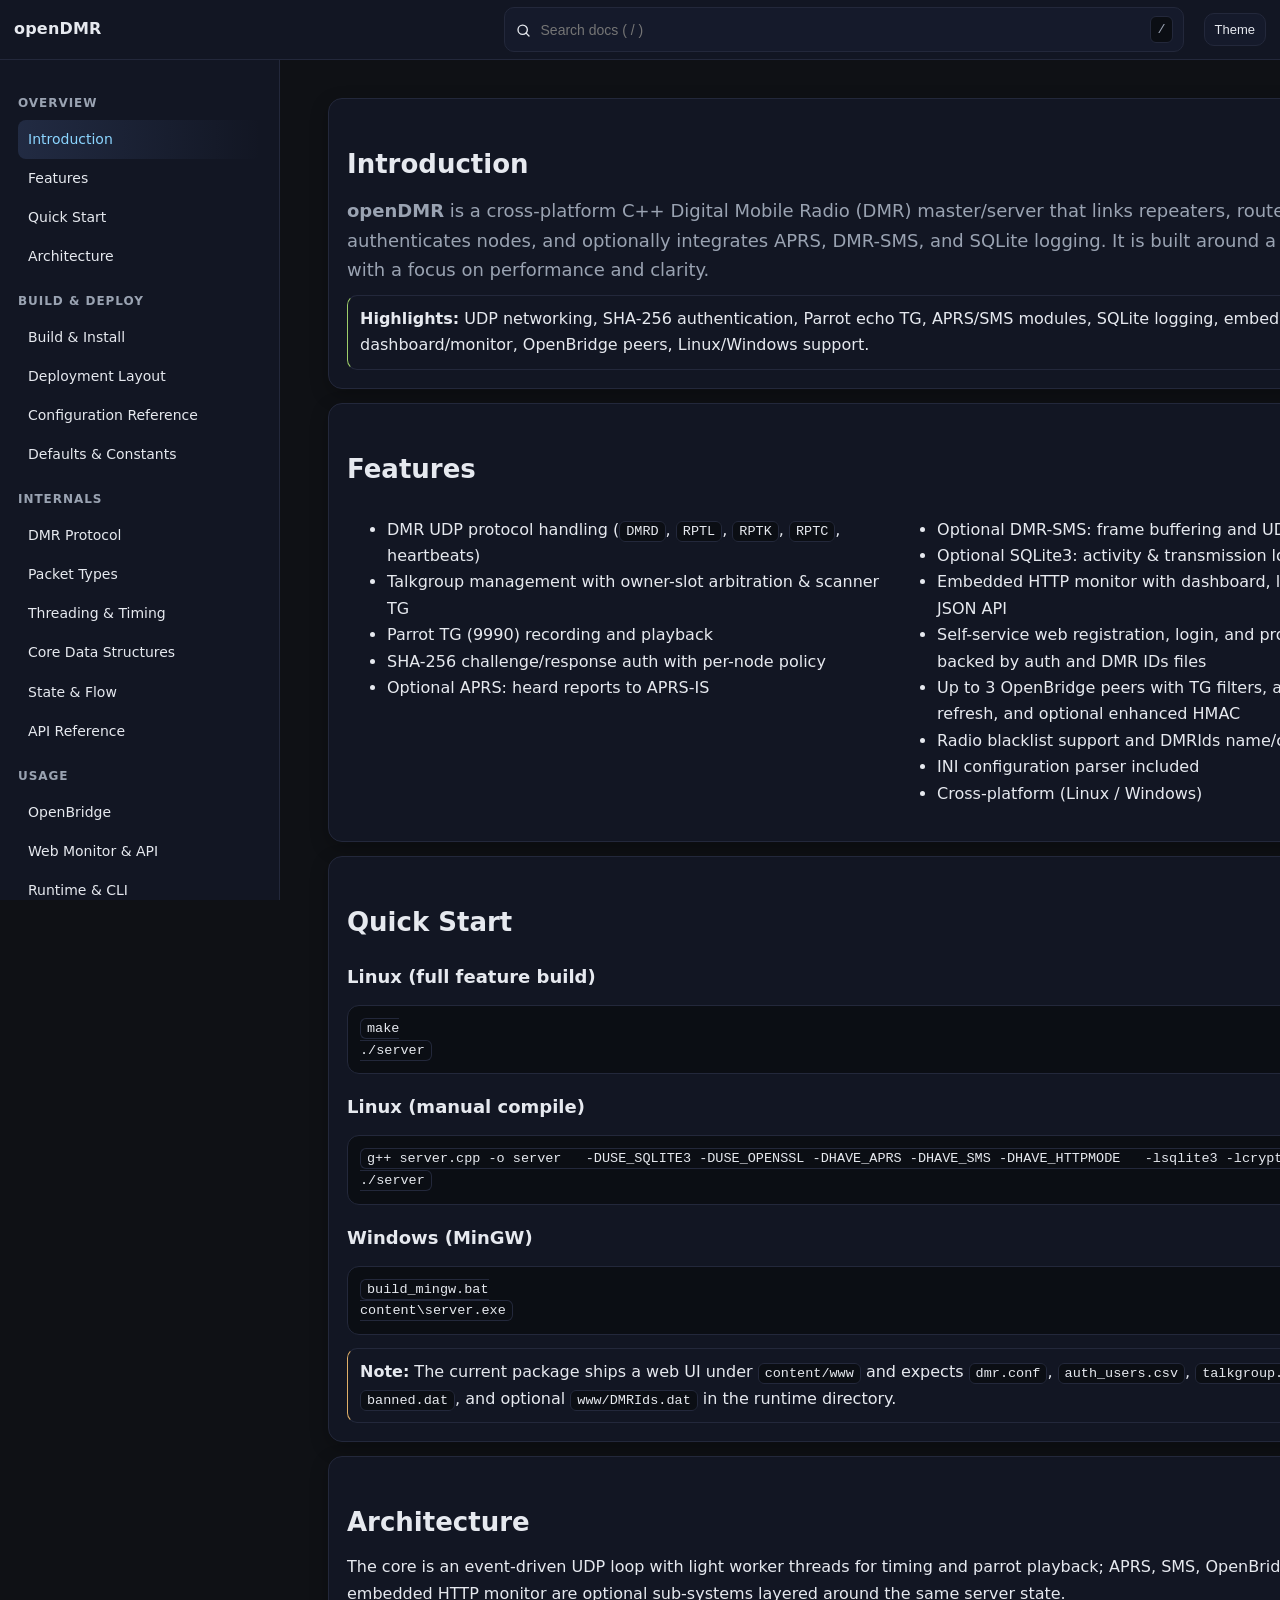
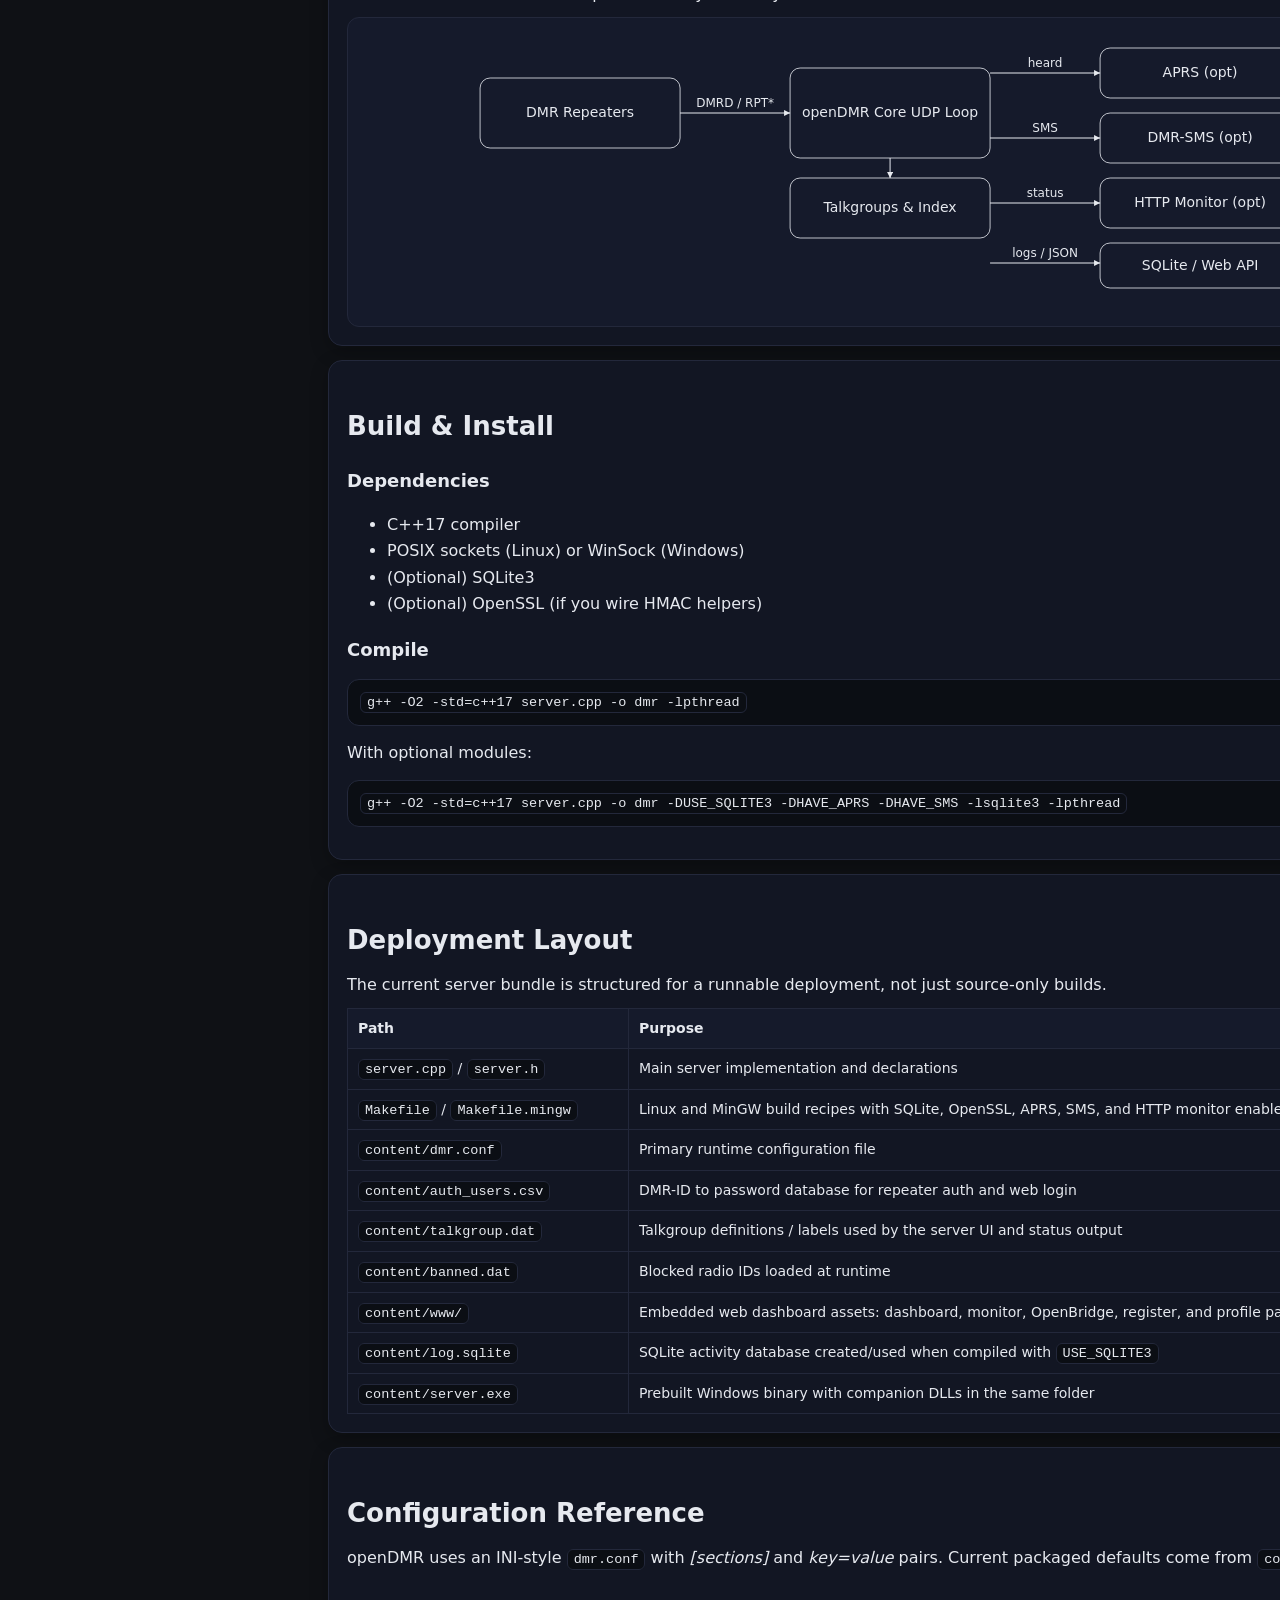
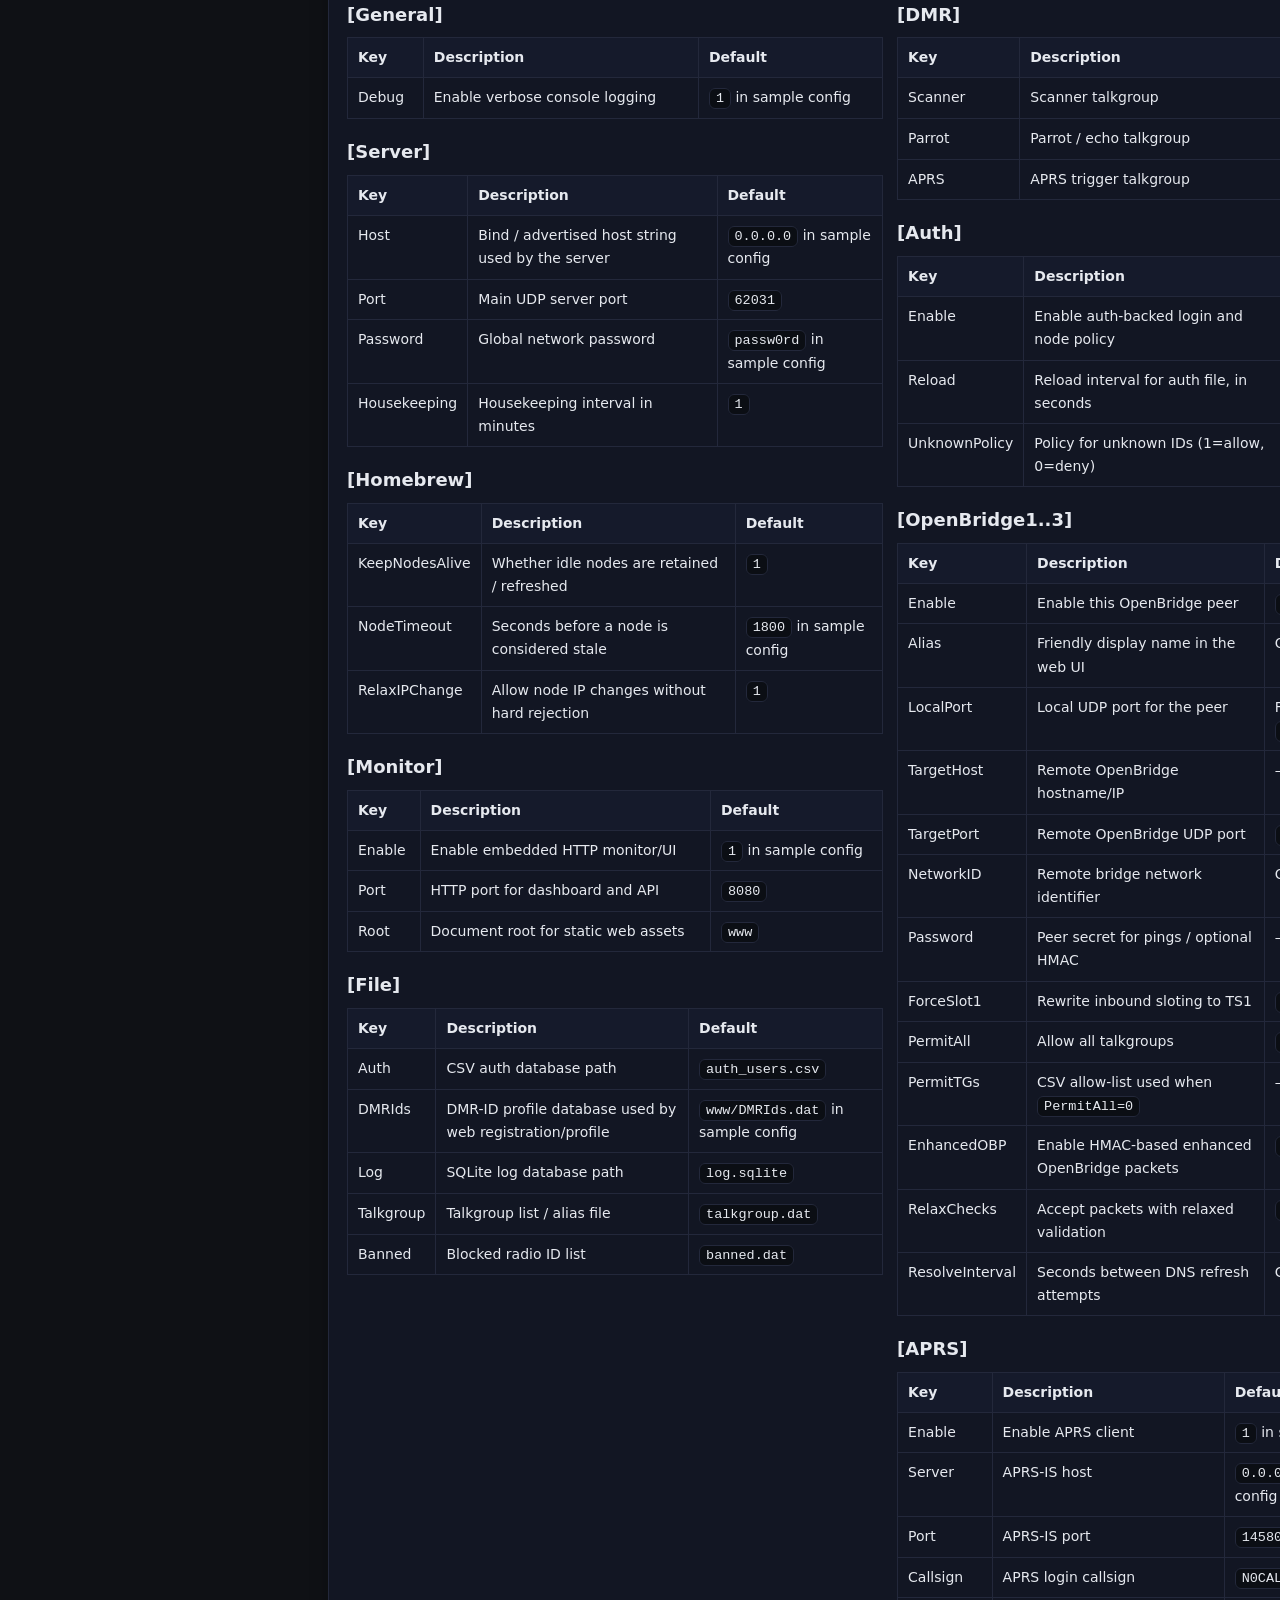
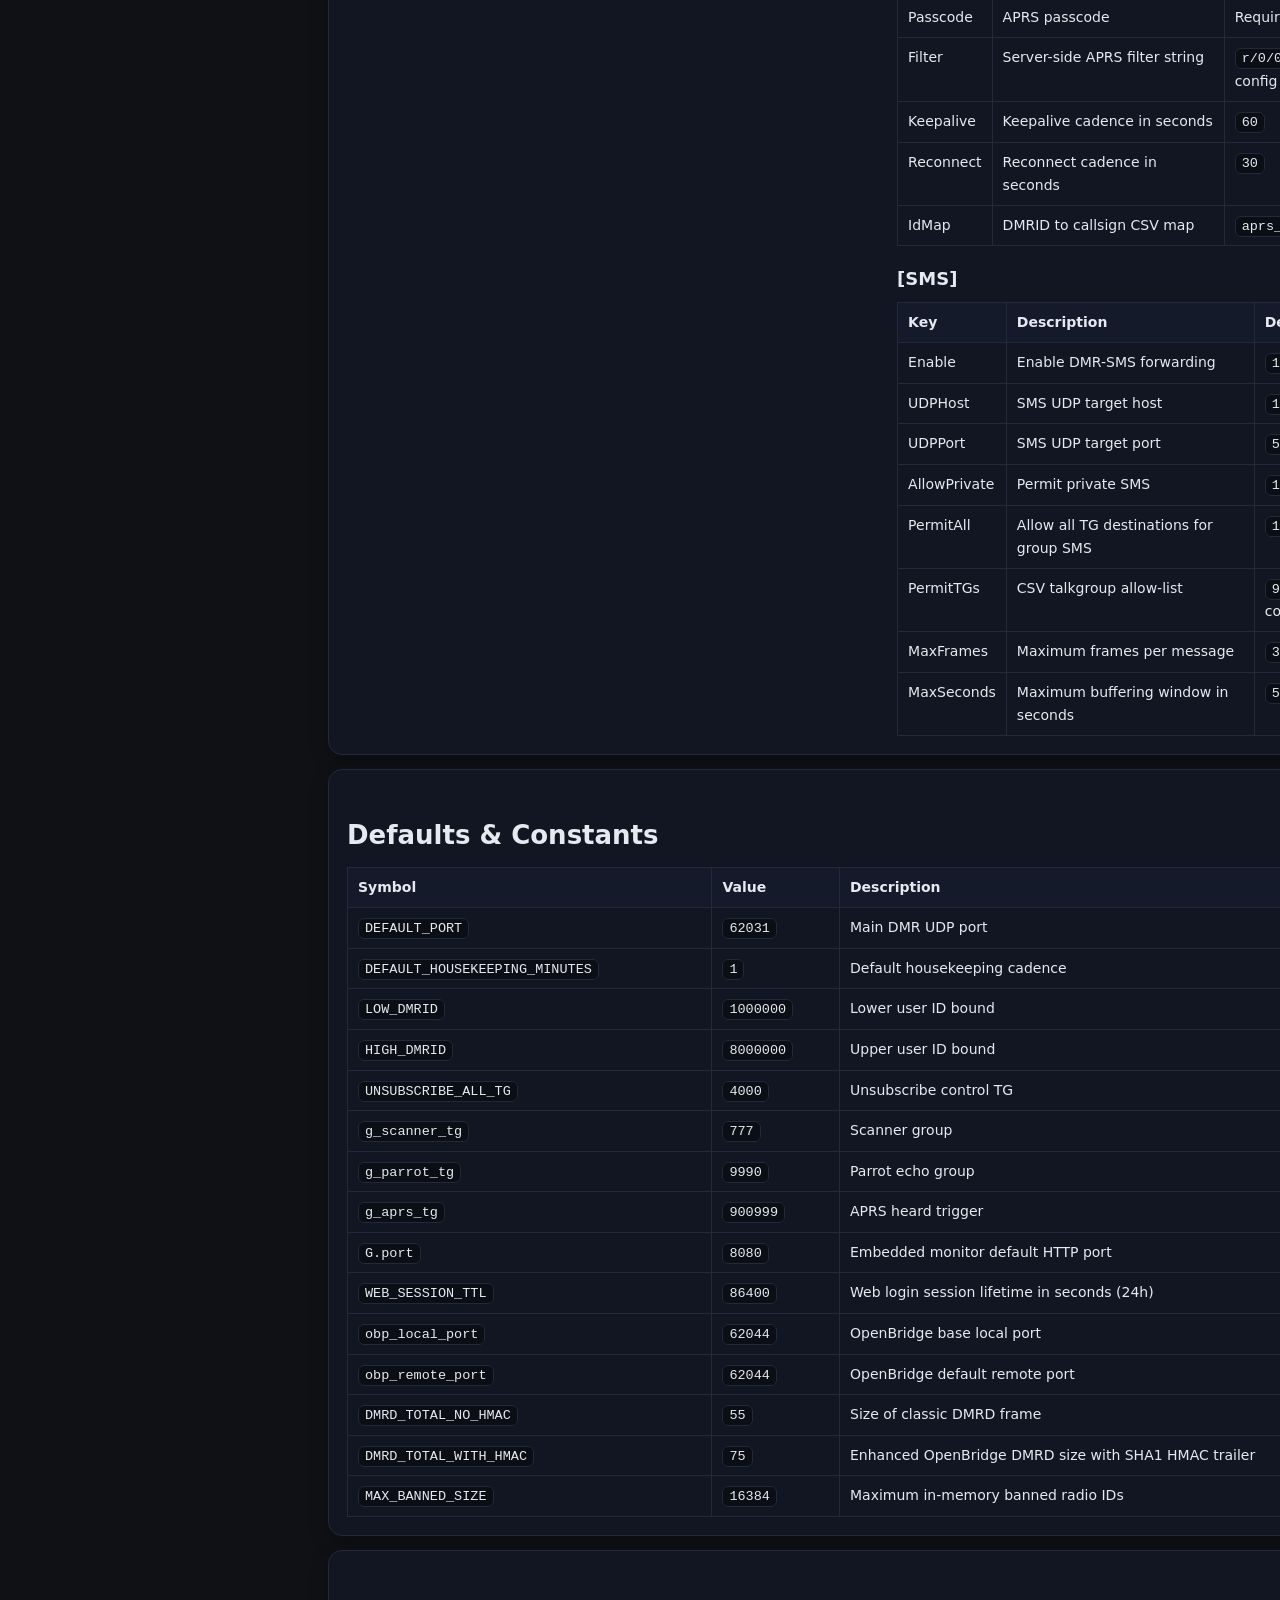
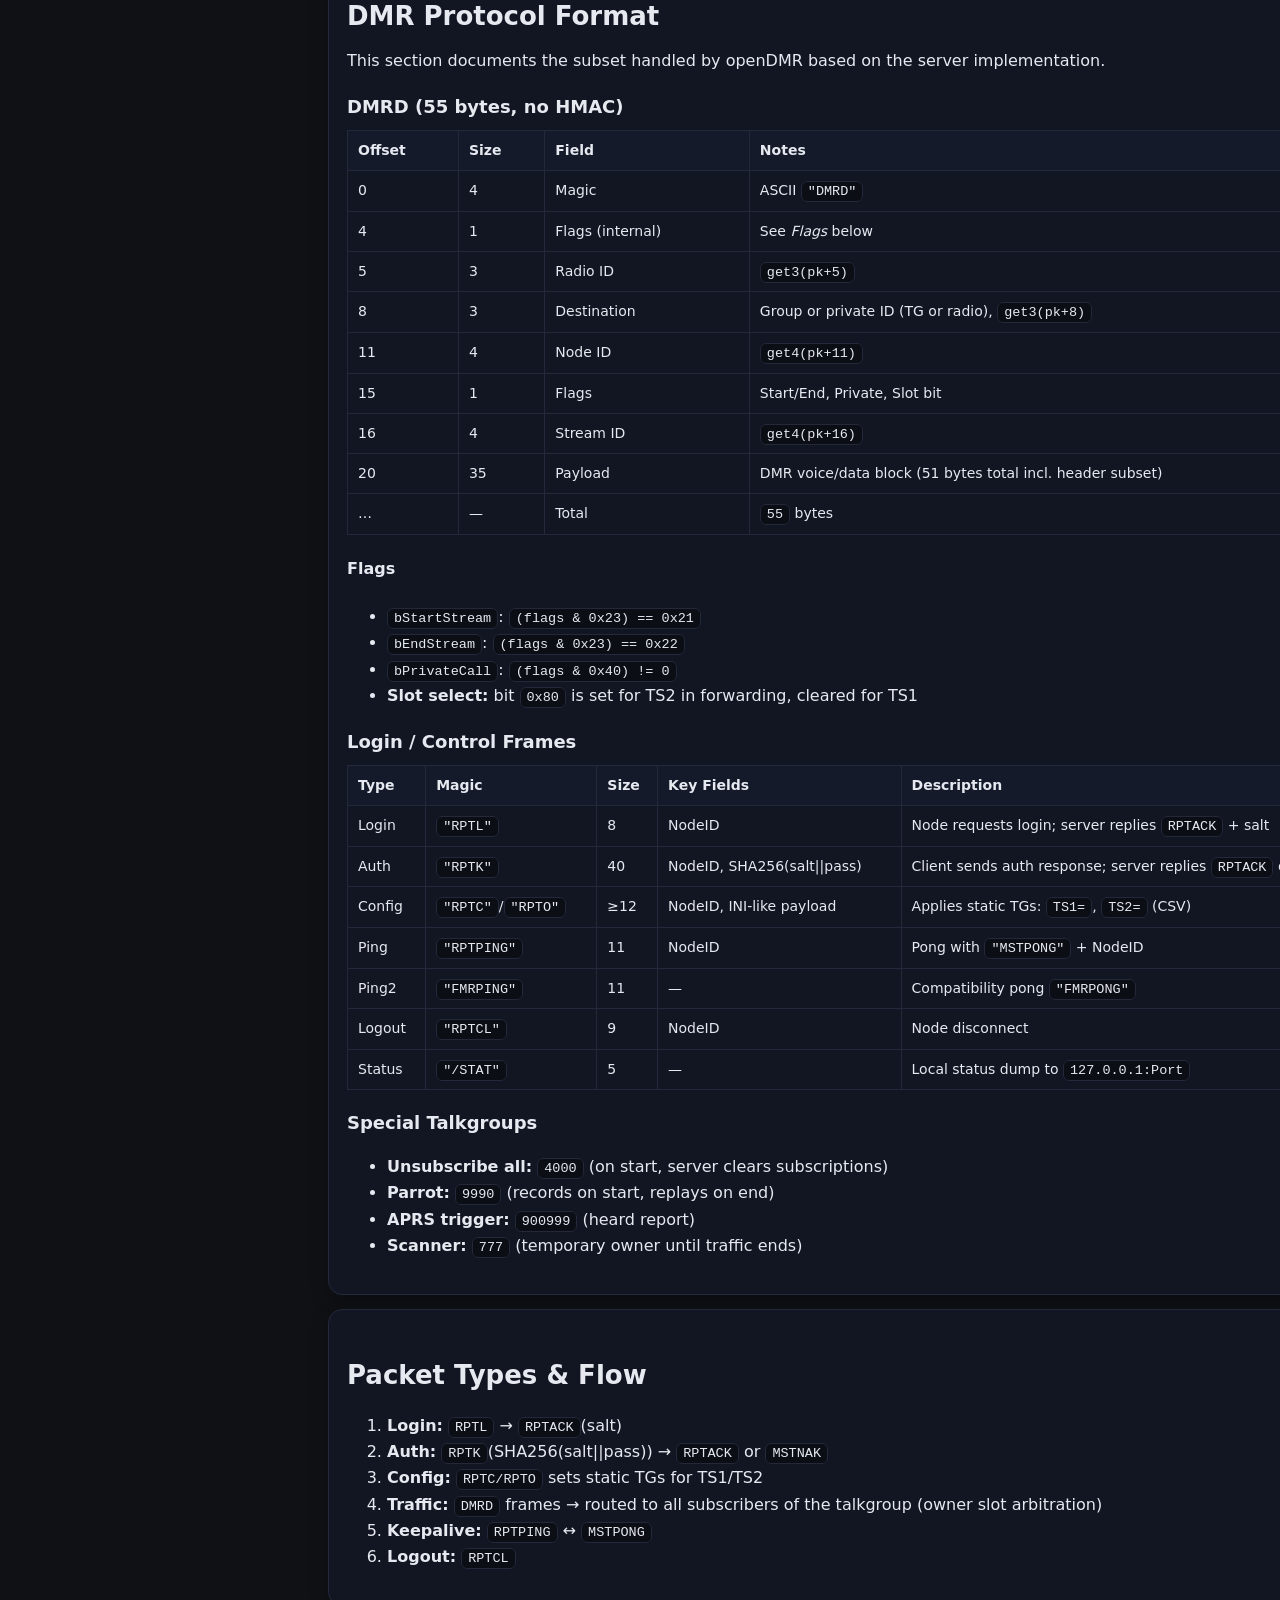
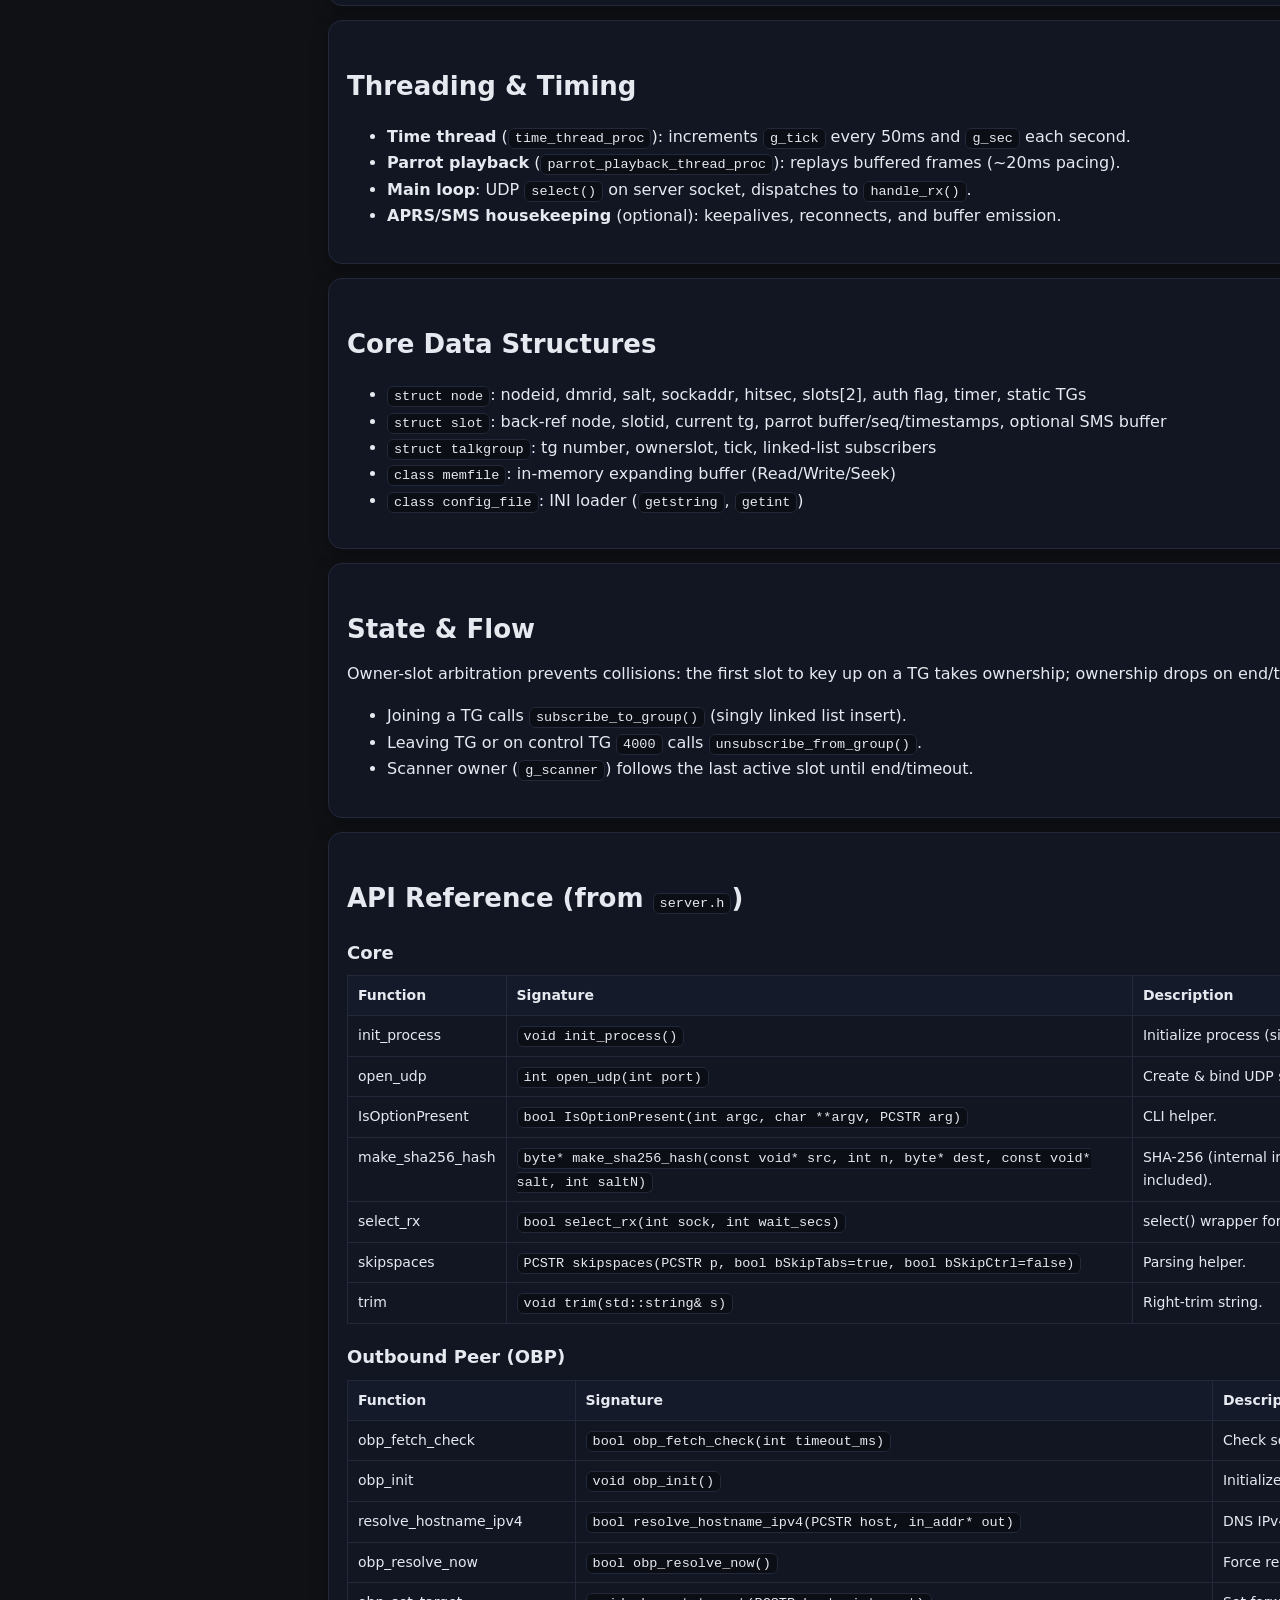
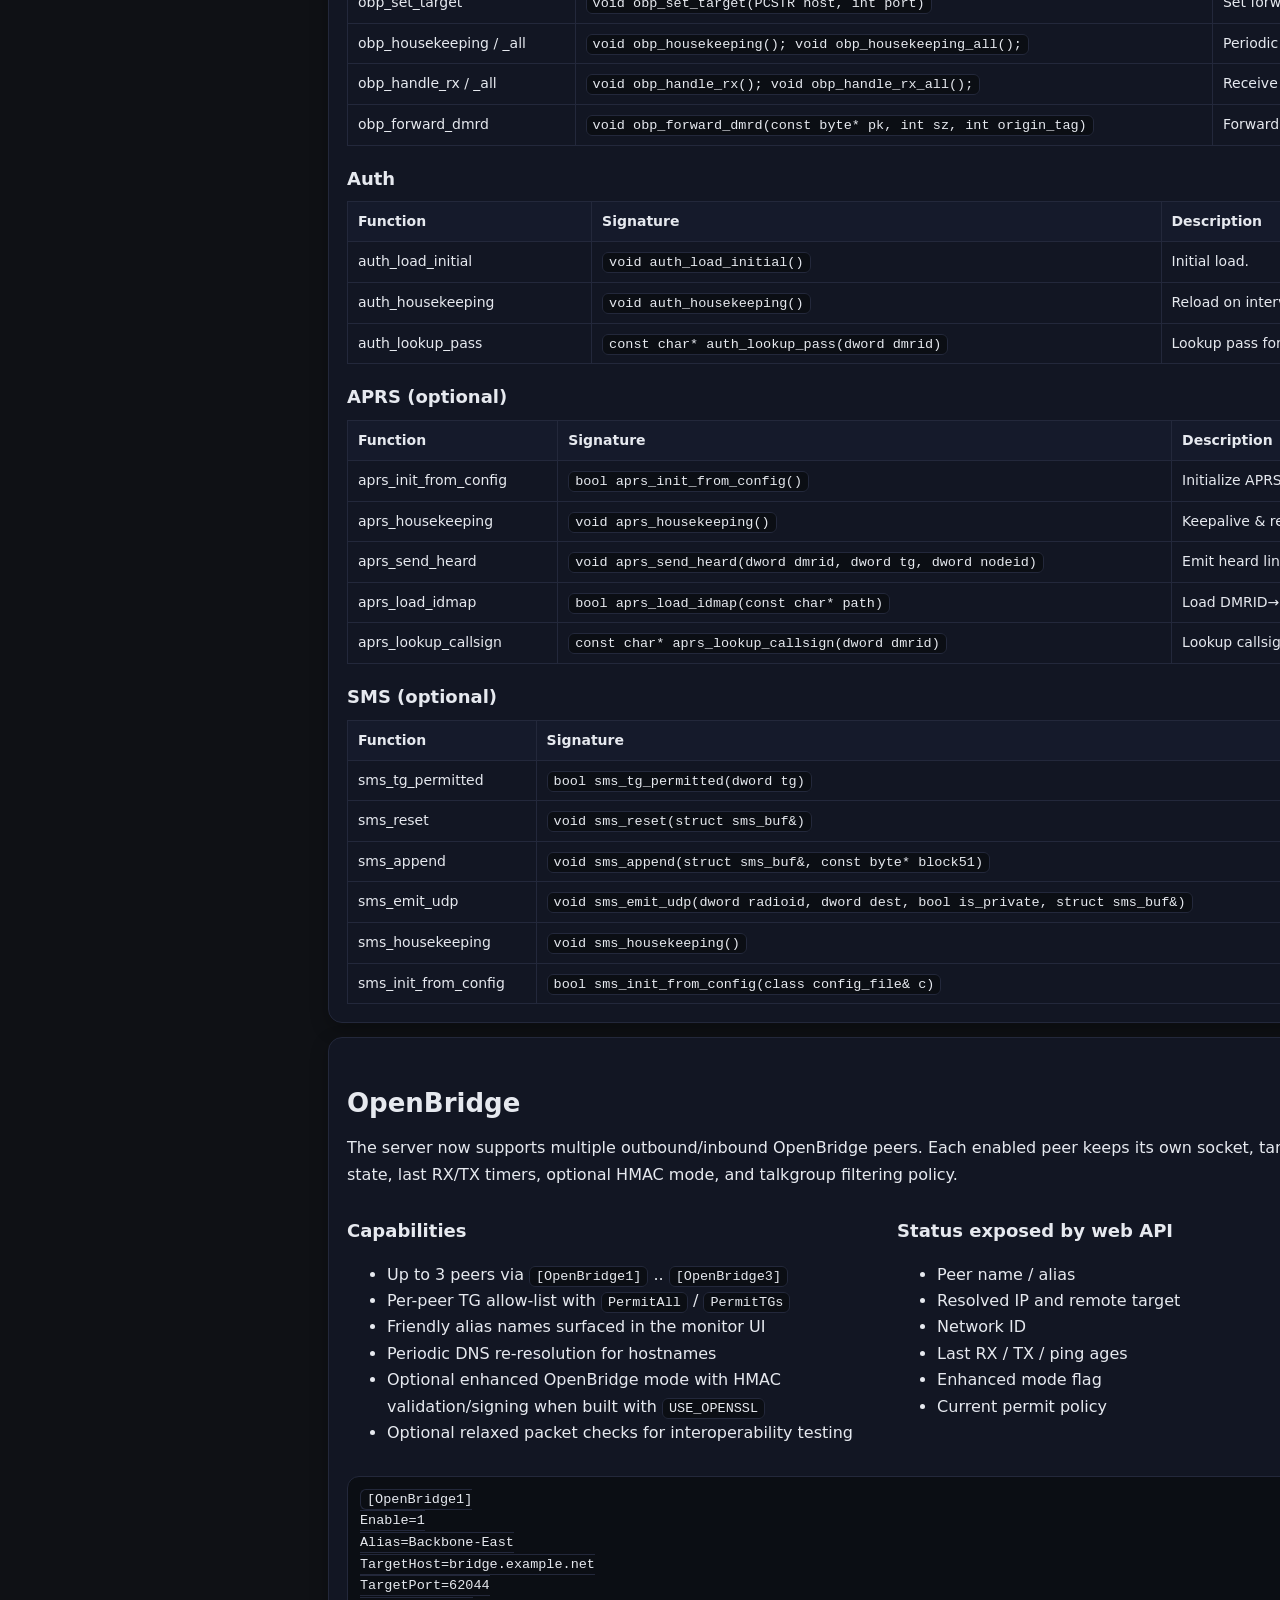
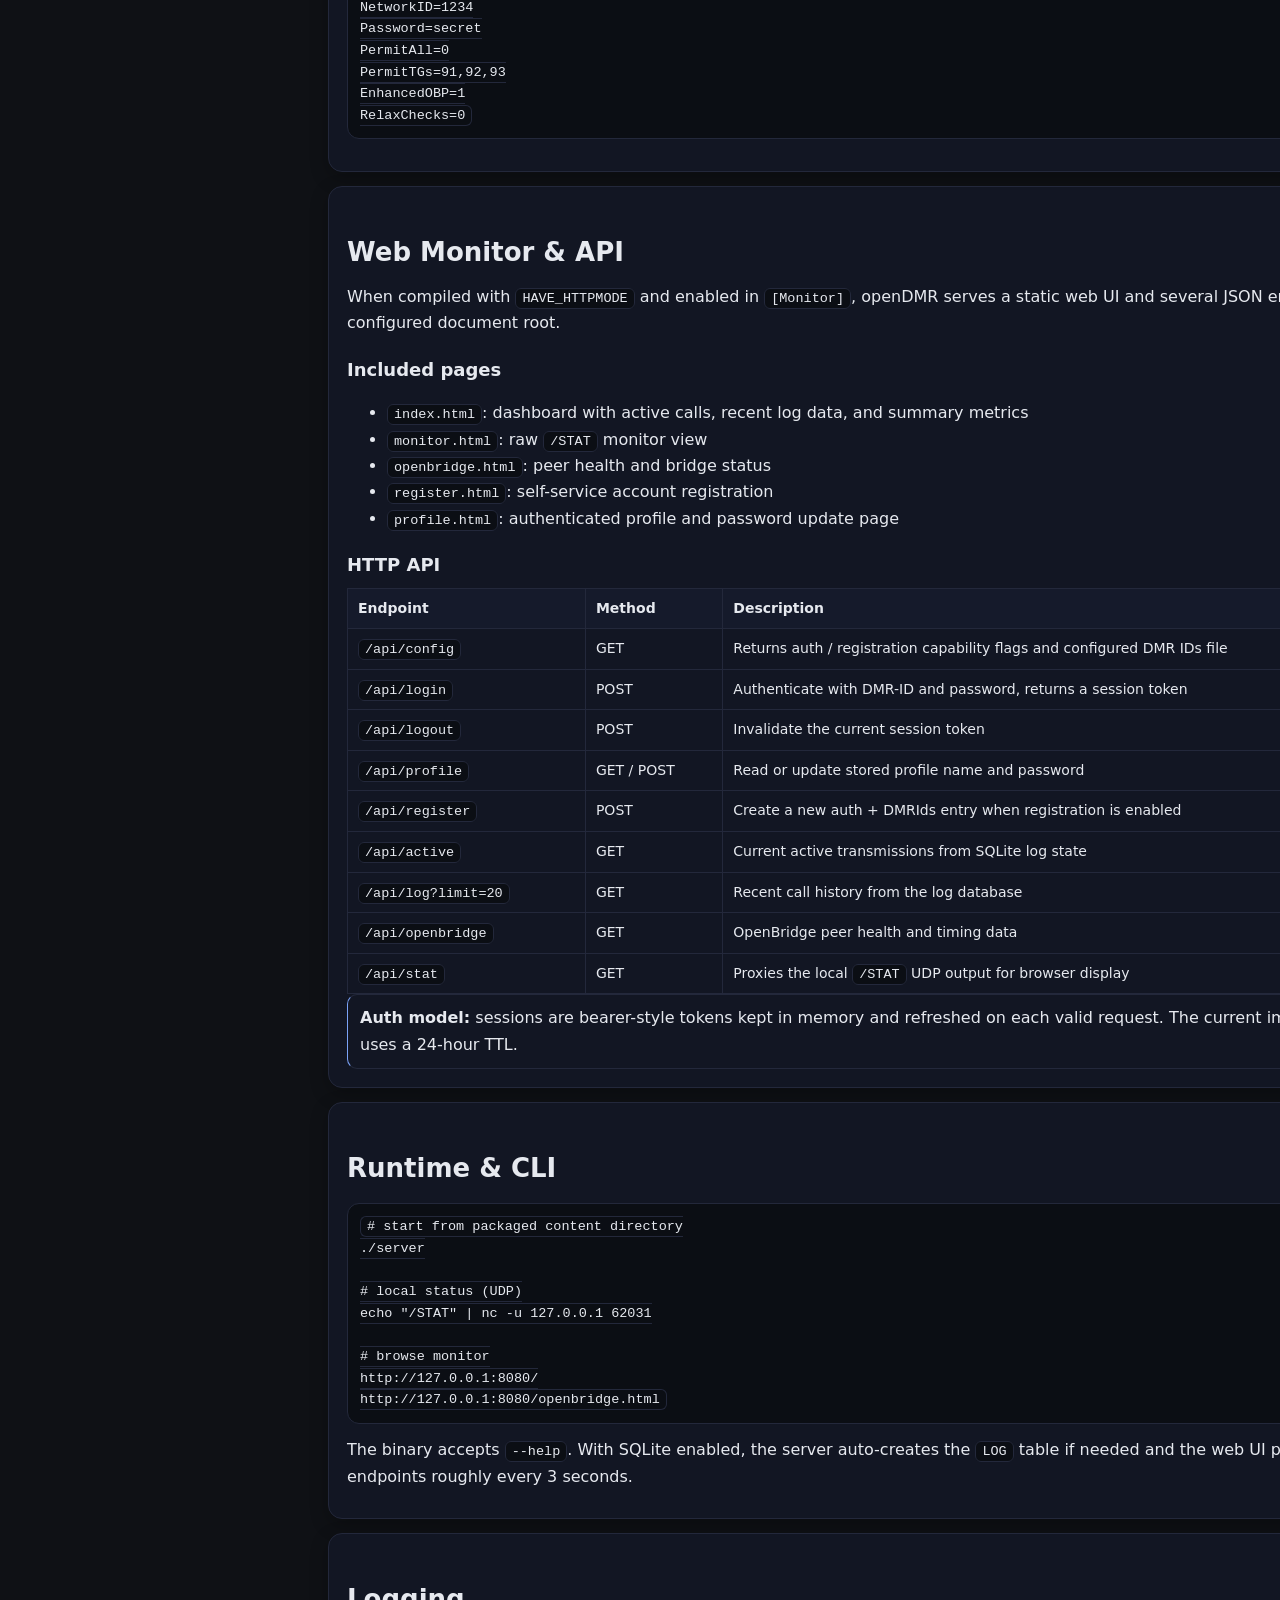
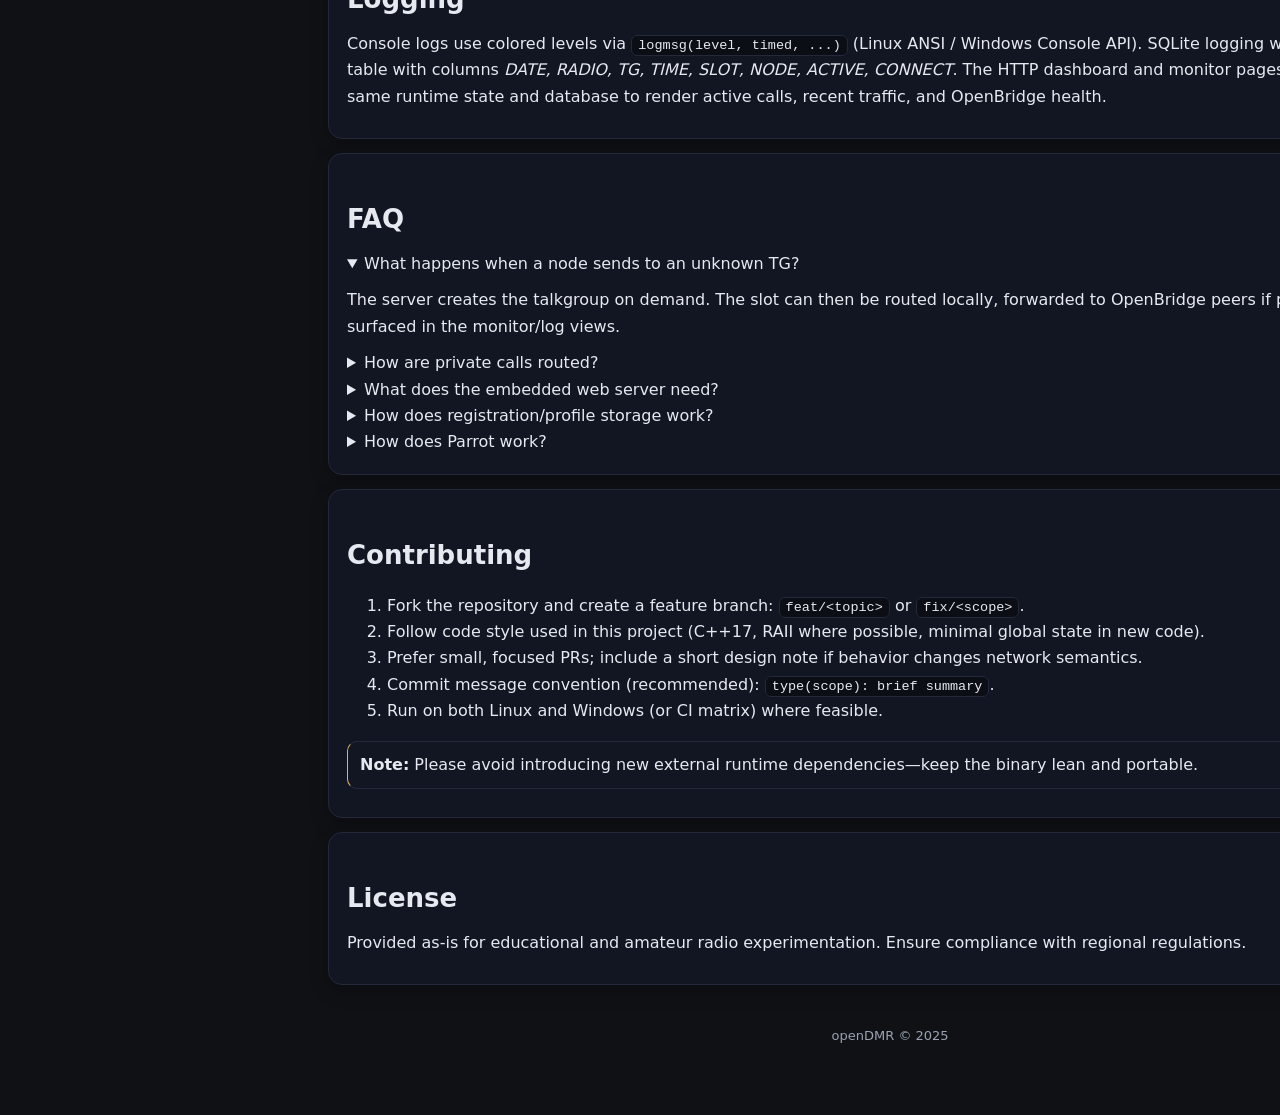
==== readme.html @ e7bf5cfd "Enhance readme with new sections and updates Added new links for Deployment Layout and OpenBridge se" ====
<!DOCTYPE html>
<html lang="en">
<head>
  <meta charset="UTF-8" />
  <meta name="viewport" content="width=device-width, initial-scale=1.0" />
  <title>openDMR</title>
  <meta name="description" content="openDMR: a cross-platform C++ Digital Mobile Radio (DMR) network server with talkgroup routing, authentication, APRS, SMS, and SQLite logging." />

  <style>
    :root {
      --bg: #0f1115;
      --panel: #121623;
      --panel-2: #151a2b;
      --text: #e6e9ef;
      --muted: #9aa3b2;
      --accent: #7aa2f7;
      --accent-2: #8bd5ff;
      --border: #23283b;
      --code: #0b0e14;
      --ok: #9ece6a;
      --warn: #e0af68;
      --err: #f7768e;
      --shadow: rgba(0,0,0,.25);
      --font: 16px/1.65 Inter, system-ui, -apple-system, Segoe UI, Roboto, Arial, sans-serif;
      --mono: 13.5px/1.6 ui-monospace, SFMono-Regular, Menlo, Monaco, Consolas, "Liberation Mono", "Courier New", monospace;
      --topbar-h: 60px;
      --sidebar-w: 280px;
      --ease: cubic-bezier(.22,.61,.36,1);
    }

    [data-theme="light"] {
      --bg: #f7f8fb;
      --panel: #ffffff;
      --panel-2: #ffffff;
      --text: #111827;
      --muted: #6b7280;
      --accent: #2563eb;
      --accent-2: #0ea5e9;
      --border: #e5e7eb;
      --code: #f3f4f6;
      --shadow: rgba(0,0,0,.08);
    }

    * { box-sizing: border-box; }
    html, body { margin:0; padding:0; background: var(--bg); color: var(--text); font: var(--font); }

    * { scrollbar-width: none; }
    *::-webkit-scrollbar { width: 0; height: 0; }
    body { -ms-overflow-style: none; }

    .hamburger { display: none; }
    .topbar {
      position: sticky;
      top: 0;
      z-index: 1000;
      height: var(--topbar-h);
      display: flex;
      align-items: center;
      gap: 12px;
      padding: 0 14px;
      background: var(--panel);
      border-bottom: 1px solid var(--border);
    }
    .brandbar { display:flex; align-items:center; gap:10px; min-width: 140px; }
    .brandbar h1 { font-size: 16px; margin:0; letter-spacing:.2px; }
    .grow { flex: 1; }

    .search-global {
      display:flex; align-items:center; gap:8px; border:1px solid var(--border);
      background: var(--panel-2); padding:8px 10px; border-radius:10px; max-width: 680px; width: 100%;
    }
    .search-global input { flex:1; background: transparent; border:0; outline:0; color:var(--text); font-size:14px; }
    .search-global kbd { background:var(--code); border:1px solid var(--border); padding:2px 6px; border-radius:6px; color: var(--muted); font: var(--mono); }

    .toolbar-top {
      display:flex; gap:8px; margin-left: 8px;
    }
    .btn {
      display:inline-flex; align-items:center; gap:8px; padding:8px 10px;
      background: var(--panel-2); color: var(--text); border:1px solid var(--border);
      border-radius:10px; cursor:pointer; font-size:13px;
      transition: transform .18s var(--ease), filter .18s var(--ease), background .25s var(--ease);
    }
    .btn:hover { filter: brightness(1.05); }

    .app {
      display: grid;
      grid-template-columns: var(--sidebar-w) 1fr;
      min-height: calc(100vh - var(--topbar-h));
    }
    aside {
      position: sticky;
      top: var(--topbar-h);
      height: calc(100vh - var(--topbar-h));
      border-right: 1px solid var(--border);
      background: var(--panel);
      padding: 18px;
      overflow: auto;
      transition: transform .35s var(--ease), opacity .25s var(--ease), visibility .25s var(--ease);
      will-change: transform, opacity;
    }
    main {
      padding: 24px 48px 48px;
      width: 100%;
    }

    nav .group { margin: 16px 0; }
    nav h4 { margin: 8px 0 6px; color: var(--muted); font-size:12px; text-transform: uppercase; letter-spacing:.08em; }
    nav a { display:block; padding:8px 10px; border-radius:8px; color:var(--text); text-decoration:none; font-size:14px; }
    nav a:hover { background: var(--panel-2); transition: background .2s var(--ease); }
    nav a.active { background: linear-gradient(90deg, rgba(122,162,247,.15), transparent); color: var(--accent-2); }

    .toolbar { display:flex; gap:8px; margin-top: 8px; }

    h2 { font-size: 26px; margin: 26px 0 10px; }
    h3 { font-size: 18px; margin: 18px 0 8px; }
    p { margin: 10px 0; }
    .lead { font-size: 18px; color: var(--muted); margin-top:0; }

    .card {
      background: var(--panel);
      border: 1px solid var(--border);
      border-radius: 14px;
      box-shadow: 0 6px 18px var(--shadow);
      padding: 18px 18px;
      margin: 14px 0;
      transition: transform .2s var(--ease), box-shadow .2s var(--ease), background .25s var(--ease);
    }
    .card:hover { box-shadow: 0 12px 24px var(--shadow); transform: translateY(-1px); }

    .grid { display:grid; gap:14px; grid-template-columns: repeat(12, 1fr); }
    .col-6 { grid-column: span 6; }
    .col-4 { grid-column: span 4; }
    .col-8 { grid-column: span 8; }
    .col-12 { grid-column: span 12; }

    pre { background: var(--code); border:1px solid var(--border); border-radius:12px; padding:12px; overflow:auto; font: var(--mono); }
    code { background: var(--code); border:1px solid var(--border); border-radius:6px; padding: 2px 6px; font: var(--mono); }
    .copy { float:right; cursor:pointer; font-size:12px; color: var(--accent); }

    table { width: 100%; border-collapse: collapse; font-size: 14px; }
    th, td { border: 1px solid var(--border); padding: 8px 10px; vertical-align: top; }
    th { background: var(--panel-2); text-align: left; }

    .callout { border-left: 4px solid var(--accent); padding: 10px 12px; background: var(--panel); border:1px solid var(--border); border-left-color: var(--accent); border-radius:10px; }
    .ok { border-left-color: var(--ok); }
    .warn { border-left-color: var(--warn); }
    .err { border-left-color: var(--err); }

    footer { margin: 40px 0 20px; color: var(--muted); font-size: 13px; text-align: center; }

    @media (max-width: 600px) {
      main { max-width: 500px; }
    }
    @media (max-width: 1100px) {
      .hamburger {
        width: 40px; height: 40px; border-radius: 10px;
        display: inline-flex; align-items: center; justify-content: center;
        border: 1px solid var(--border); background: var(--panel-2); color: var(--text);
        cursor: pointer; transition: transform .2s var(--ease), filter .2s var(--ease);
      }
      .hamburger:hover { filter: brightness(1.05); }
	}
    @media (max-width: 1100px) {
      .app { grid-template-columns: 1fr; }
      aside {
        position: fixed;
        top: var(--topbar-h);
        left: 0;
        width: min(92vw, var(--sidebar-w));
        height: calc(100vh - var(--topbar-h));
        transform: translateX(-100%);
        opacity: 0;
        visibility: hidden;
        border-right: 1px solid var(--border);
        border-top: 1px solid var(--border);
        border-bottom: 1px solid var(--border);
        border-top-right-radius: 14px;
        border-bottom-right-radius: 14px;
      }
      aside.open {
        transform: translateX(0);
        opacity: 1;
        visibility: visible;
      }
      main { padding: 20px; }
      .col-6, .col-4, .col-8 { grid-column: span 12; }
    }
  </style>
</head>
<body data-theme="dark">
  <div class="topbar">
    <button class="hamburger" id="menuBtn" aria-label="Open navigation" title="Open navigation">
      <svg width="20" height="20" viewBox="0 0 24 24" fill="none">
        <path d="M4 6h16M4 12h16M4 18h16" stroke="currentColor" stroke-width="2" stroke-linecap="round"/>
      </svg>
    </button>
    <div class="brandbar">
      <h1>openDMR</h1>
    </div>
    <div class="grow"></div>
    <div class="search-global" role="search">
      <svg width="16" height="16" viewBox="0 0 24 24" fill="none"><path d="M21 21l-4.3-4.3m1.8-5.1a7 7 0 11-14 0 7 7 0 0114 0z" stroke="currentColor" stroke-width="2" stroke-linecap="round"/></svg>
      <input id="search" placeholder="Search docs ( / )" />
      <kbd>/</kbd>
    </div>
    <div class="toolbar-top">
      <button class="btn" id="themeToggle">Theme</button>
    </div>
  </div>

  <div class="app">
    <aside id="sidebar">
      <nav id="toc">
        <div class="group">
          <h4>Overview</h4>
          <a href="#intro">Introduction</a>
          <a href="#features">Features</a>
          <a href="#quickstart">Quick Start</a>
          <a href="#diagram">Architecture</a>
        </div>
        <div class="group">
          <h4>Build & Deploy</h4>
          <a href="#build">Build & Install</a>
          <a href="#deploy">Deployment Layout</a>
          <a href="#config">Configuration Reference</a>
          <a href="#defaults">Defaults & Constants</a>
        </div>
        <div class="group">
          <h4>Internals</h4>
          <a href="#protocol">DMR Protocol</a>
          <a href="#packets">Packet Types</a>
          <a href="#threading">Threading & Timing</a>
          <a href="#datastructs">Core Data Structures</a>
          <a href="#stateflow">State & Flow</a>
          <a href="#api">API Reference</a>
        </div>
        <div class="group">
          <h4>Usage</h4>
          <a href="#openbridge">OpenBridge</a>
          <a href="#webmon">Web Monitor & API</a>
          <a href="#runtime">Runtime & CLI</a>
          <a href="#logging">Logging</a>
          <a href="#faq">FAQ</a>
        </div>
        <div class="group">
          <h4>Project</h4>
          <a href="#contrib">Contributing</a>
          <a href="#license">License</a>
        </div>

        <div class="toolbar">
          <button class="btn" id="expandAll">Expand All</button>
        </div>
      </nav>
    </aside>

    <main id="content">
      <section id="intro" class="card">
        <h2>Introduction</h2>
        <p class="lead">
          <strong>openDMR</strong> is a cross-platform C++ Digital Mobile Radio (DMR) master/server that links repeaters,
          routes talkgroups, authenticates nodes, and optionally integrates APRS, DMR-SMS, and SQLite logging.
          It is built around a compact core with a focus on performance and clarity.
        </p>
        <div class="callout ok"><strong>Highlights:</strong> UDP networking, SHA-256 authentication, Parrot echo TG, APRS/SMS modules, SQLite logging, embedded web dashboard/monitor, OpenBridge peers, Linux/Windows support.</div>
      </section>

      <section id="features" class="card">
        <h2>Features</h2>
        <div class="grid">
          <div class="col-6">
            <ul>
              <li>DMR UDP protocol handling (<code>DMRD</code>, <code>RPTL</code>, <code>RPTK</code>, <code>RPTC</code>, heartbeats)</li>
              <li>Talkgroup management with owner-slot arbitration & scanner TG</li>
              <li>Parrot TG (9990) recording and playback</li>
              <li>SHA-256 challenge/response auth with per-node policy</li>
              <li>Optional APRS: heard reports to APRS-IS</li>
            </ul>
          </div>
          <div class="col-6">
            <ul>
              <li>Optional DMR-SMS: frame buffering and UDP emission</li>
              <li>Optional SQLite3: activity & transmission logs</li>
              <li>Embedded HTTP monitor with dashboard, live status, and JSON API</li>
              <li>Self-service web registration, login, and profile updates backed by auth and DMR IDs files</li>
              <li>Up to 3 OpenBridge peers with TG filters, aliasing, DNS refresh, and optional enhanced HMAC</li>
              <li>Radio blacklist support and DMRIds name/callsign lookup</li>
              <li>INI configuration parser included</li>
              <li>Cross-platform (Linux / Windows)</li>
            </ul>
          </div>
        </div>
      </section>

      <section id="quickstart" class="card">
        <h2>Quick Start</h2>
        <h3>Linux (full feature build)</h3>
        <pre><span class="copy" data-copy="#qs1">Copy</span><code id="qs1">make
./server</code></pre>
        <h3>Linux (manual compile)</h3>
        <pre><span class="copy" data-copy="#qs2">Copy</span><code id="qs2">g++ server.cpp -o server   -DUSE_SQLITE3 -DUSE_OPENSSL -DHAVE_APRS -DHAVE_SMS -DHAVE_HTTPMODE   -lsqlite3 -lcrypto -lssl -lpthread
./server</code></pre>
        <h3>Windows (MinGW)</h3>
        <pre><span class="copy" data-copy="#qs3">Copy</span><code id="qs3">build_mingw.bat
content\server.exe</code></pre>
        <div class="callout warn"><strong>Note:</strong> The current package ships a web UI under <code>content/www</code> and expects <code>dmr.conf</code>, <code>auth_users.csv</code>, <code>talkgroup.dat</code>, <code>banned.dat</code>, and optional <code>www/DMRIds.dat</code> in the runtime directory.</div>
      </section>

      <section id="diagram" class="card">
        <h2>Architecture</h2>
        <p>The core is an event-driven UDP loop with light worker threads for timing and parrot playback; APRS, SMS, OpenBridge, and the embedded HTTP monitor are optional sub-systems layered around the same server state.</p>
        <div id="svgwrap" style="background:var(--panel-2); border:1px solid var(--border); border-radius:12px; padding:10px;">
          <svg id="diagramSVG" width="100%" height="280" viewBox="0 0 900 280"></svg>
        </div>
      </section>

      <section id="build" class="card">
        <h2>Build & Install</h2>
        <h3>Dependencies</h3>
        <ul>
          <li>C++17 compiler</li>
          <li>POSIX sockets (Linux) or WinSock (Windows)</li>
          <li>(Optional) SQLite3</li>
          <li>(Optional) OpenSSL (if you wire HMAC helpers)</li>
        </ul>

        <h3>Compile</h3>
        <pre><code>g++ -O2 -std=c++17 server.cpp -o dmr -lpthread</code></pre>
        <p>With optional modules:</p>
        <pre><code>g++ -O2 -std=c++17 server.cpp -o dmr -DUSE_SQLITE3 -DHAVE_APRS -DHAVE_SMS -lsqlite3 -lpthread</code></pre>
      </section>

      </section>

      <section id="deploy" class="card">
        <h2>Deployment Layout</h2>
        <p>The current server bundle is structured for a runnable deployment, not just source-only builds.</p>
        <table>
          <tr><th>Path</th><th>Purpose</th></tr>
          <tr><td><code>server.cpp</code> / <code>server.h</code></td><td>Main server implementation and declarations</td></tr>
          <tr><td><code>Makefile</code> / <code>Makefile.mingw</code></td><td>Linux and MinGW build recipes with SQLite, OpenSSL, APRS, SMS, and HTTP monitor enabled</td></tr>
          <tr><td><code>content/dmr.conf</code></td><td>Primary runtime configuration file</td></tr>
          <tr><td><code>content/auth_users.csv</code></td><td>DMR-ID to password database for repeater auth and web login</td></tr>
          <tr><td><code>content/talkgroup.dat</code></td><td>Talkgroup definitions / labels used by the server UI and status output</td></tr>
          <tr><td><code>content/banned.dat</code></td><td>Blocked radio IDs loaded at runtime</td></tr>
          <tr><td><code>content/www/</code></td><td>Embedded web dashboard assets: dashboard, monitor, OpenBridge, register, and profile pages</td></tr>
          <tr><td><code>content/log.sqlite</code></td><td>SQLite activity database created/used when compiled with <code>USE_SQLITE3</code></td></tr>
          <tr><td><code>content/server.exe</code></td><td>Prebuilt Windows binary with companion DLLs in the same folder</td></tr>
        </table>
      </section>

      <section id="config" class="card">
        <h2>Configuration Reference</h2>
        <p>openDMR uses an INI-style <code>dmr.conf</code> with <em>[sections]</em> and <em>key=value</em> pairs. Current packaged defaults come from <code>content/dmr.conf</code>.</p>
        <div class="grid">
          <div class="col-6">
            <h3>[General]</h3>
            <table>
              <tr><th>Key</th><th>Description</th><th>Default</th></tr>
              <tr><td>Debug</td><td>Enable verbose console logging</td><td><code>1</code> in sample config</td></tr>
            </table>

            <h3>[Server]</h3>
            <table>
              <tr><th>Key</th><th>Description</th><th>Default</th></tr>
              <tr><td>Host</td><td>Bind / advertised host string used by the server</td><td><code>0.0.0.0</code> in sample config</td></tr>
              <tr><td>Port</td><td>Main UDP server port</td><td><code>62031</code></td></tr>
              <tr><td>Password</td><td>Global network password</td><td><code>passw0rd</code> in sample config</td></tr>
              <tr><td>Housekeeping</td><td>Housekeeping interval in minutes</td><td><code>1</code></td></tr>
            </table>

            <h3>[Homebrew]</h3>
            <table>
              <tr><th>Key</th><th>Description</th><th>Default</th></tr>
              <tr><td>KeepNodesAlive</td><td>Whether idle nodes are retained / refreshed</td><td><code>1</code></td></tr>
              <tr><td>NodeTimeout</td><td>Seconds before a node is considered stale</td><td><code>1800</code> in sample config</td></tr>
              <tr><td>RelaxIPChange</td><td>Allow node IP changes without hard rejection</td><td><code>1</code></td></tr>
            </table>

            <h3>[Monitor]</h3>
            <table>
              <tr><th>Key</th><th>Description</th><th>Default</th></tr>
              <tr><td>Enable</td><td>Enable embedded HTTP monitor/UI</td><td><code>1</code> in sample config</td></tr>
              <tr><td>Port</td><td>HTTP port for dashboard and API</td><td><code>8080</code></td></tr>
              <tr><td>Root</td><td>Document root for static web assets</td><td><code>www</code></td></tr>
            </table>

            <h3>[File]</h3>
            <table>
              <tr><th>Key</th><th>Description</th><th>Default</th></tr>
              <tr><td>Auth</td><td>CSV auth database path</td><td><code>auth_users.csv</code></td></tr>
              <tr><td>DMRIds</td><td>DMR-ID profile database used by web registration/profile</td><td><code>www/DMRIds.dat</code> in sample config</td></tr>
              <tr><td>Log</td><td>SQLite log database path</td><td><code>log.sqlite</code></td></tr>
              <tr><td>Talkgroup</td><td>Talkgroup list / alias file</td><td><code>talkgroup.dat</code></td></tr>
              <tr><td>Banned</td><td>Blocked radio ID list</td><td><code>banned.dat</code></td></tr>
            </table>
          </div>
          <div class="col-6">
            <h3>[DMR]</h3>
            <table>
              <tr><th>Key</th><th>Description</th><th>Default</th></tr>
              <tr><td>Scanner</td><td>Scanner talkgroup</td><td><code>777</code></td></tr>
              <tr><td>Parrot</td><td>Parrot / echo talkgroup</td><td><code>9990</code></td></tr>
              <tr><td>APRS</td><td>APRS trigger talkgroup</td><td><code>900999</code></td></tr>
            </table>

            <h3>[Auth]</h3>
            <table>
              <tr><th>Key</th><th>Description</th><th>Default</th></tr>
              <tr><td>Enable</td><td>Enable auth-backed login and node policy</td><td><code>1</code> in sample config</td></tr>
              <tr><td>Reload</td><td>Reload interval for auth file, in seconds</td><td><code>60</code></td></tr>
              <tr><td>UnknownPolicy</td><td>Policy for unknown IDs (1=allow, 0=deny)</td><td><code>0</code></td></tr>
            </table>

            <h3>[OpenBridge1..3]</h3>
            <table>
              <tr><th>Key</th><th>Description</th><th>Default</th></tr>
              <tr><td>Enable</td><td>Enable this OpenBridge peer</td><td><code>0</code> in sample config</td></tr>
              <tr><td>Alias</td><td>Friendly display name in the web UI</td><td>Optional</td></tr>
              <tr><td>LocalPort</td><td>Local UDP port for the peer</td><td>Falls back from <code>62044</code> upward</td></tr>
              <tr><td>TargetHost</td><td>Remote OpenBridge hostname/IP</td><td>—</td></tr>
              <tr><td>TargetPort</td><td>Remote OpenBridge UDP port</td><td><code>62044</code></td></tr>
              <tr><td>NetworkID</td><td>Remote bridge network identifier</td><td>Optional</td></tr>
              <tr><td>Password</td><td>Peer secret for pings / optional HMAC</td><td>—</td></tr>
              <tr><td>ForceSlot1</td><td>Rewrite inbound sloting to TS1</td><td><code>0</code></td></tr>
              <tr><td>PermitAll</td><td>Allow all talkgroups</td><td><code>1</code></td></tr>
              <tr><td>PermitTGs</td><td>CSV allow-list used when <code>PermitAll=0</code></td><td>—</td></tr>
              <tr><td>EnhancedOBP</td><td>Enable HMAC-based enhanced OpenBridge packets</td><td><code>0</code></td></tr>
              <tr><td>RelaxChecks</td><td>Accept packets with relaxed validation</td><td><code>0</code></td></tr>
              <tr><td>ResolveInterval</td><td>Seconds between DNS refresh attempts</td><td>Configurable</td></tr>
            </table>

            <h3>[APRS]</h3>
            <table>
              <tr><th>Key</th><th>Description</th><th>Default</th></tr>
              <tr><td>Enable</td><td>Enable APRS client</td><td><code>1</code> in sample config</td></tr>
              <tr><td>Server</td><td>APRS-IS host</td><td><code>0.0.0.0</code> in sample config</td></tr>
              <tr><td>Port</td><td>APRS-IS port</td><td><code>14580</code></td></tr>
              <tr><td>Callsign</td><td>APRS login callsign</td><td><code>N0CALL</code> in sample config</td></tr>
              <tr><td>Passcode</td><td>APRS passcode</td><td>Required</td></tr>
              <tr><td>Filter</td><td>Server-side APRS filter string</td><td><code>r/0/0/0</code> in sample config</td></tr>
              <tr><td>Keepalive</td><td>Keepalive cadence in seconds</td><td><code>60</code></td></tr>
              <tr><td>Reconnect</td><td>Reconnect cadence in seconds</td><td><code>30</code></td></tr>
              <tr><td>IdMap</td><td>DMRID to callsign CSV map</td><td><code>aprs_map.csv</code></td></tr>
            </table>

            <h3>[SMS]</h3>
            <table>
              <tr><th>Key</th><th>Description</th><th>Default</th></tr>
              <tr><td>Enable</td><td>Enable DMR-SMS forwarding</td><td><code>1</code> in sample config</td></tr>
              <tr><td>UDPHost</td><td>SMS UDP target host</td><td><code>127.0.0.1</code></td></tr>
              <tr><td>UDPPort</td><td>SMS UDP target port</td><td><code>5555</code></td></tr>
              <tr><td>AllowPrivate</td><td>Permit private SMS</td><td><code>1</code></td></tr>
              <tr><td>PermitAll</td><td>Allow all TG destinations for group SMS</td><td><code>1</code> in sample config</td></tr>
              <tr><td>PermitTGs</td><td>CSV talkgroup allow-list</td><td><code>900999</code> in sample config</td></tr>
              <tr><td>MaxFrames</td><td>Maximum frames per message</td><td><code>30</code></td></tr>
              <tr><td>MaxSeconds</td><td>Maximum buffering window in seconds</td><td><code>5</code></td></tr>
            </table>
          </div>
        </div>
      </section>

      <section id="defaults" class="card">
        <h2>Defaults & Constants</h2>
        <table>
          <tr><th>Symbol</th><th>Value</th><th>Description</th></tr>
          <tr><td><code>DEFAULT_PORT</code></td><td><code>62031</code></td><td>Main DMR UDP port</td></tr>
          <tr><td><code>DEFAULT_HOUSEKEEPING_MINUTES</code></td><td><code>1</code></td><td>Default housekeeping cadence</td></tr>
          <tr><td><code>LOW_DMRID</code></td><td><code>1000000</code></td><td>Lower user ID bound</td></tr>
          <tr><td><code>HIGH_DMRID</code></td><td><code>8000000</code></td><td>Upper user ID bound</td></tr>
          <tr><td><code>UNSUBSCRIBE_ALL_TG</code></td><td><code>4000</code></td><td>Unsubscribe control TG</td></tr>
          <tr><td><code>g_scanner_tg</code></td><td><code>777</code></td><td>Scanner group</td></tr>
          <tr><td><code>g_parrot_tg</code></td><td><code>9990</code></td><td>Parrot echo group</td></tr>
          <tr><td><code>g_aprs_tg</code></td><td><code>900999</code></td><td>APRS heard trigger</td></tr>
          <tr><td><code>G.port</code></td><td><code>8080</code></td><td>Embedded monitor default HTTP port</td></tr>
          <tr><td><code>WEB_SESSION_TTL</code></td><td><code>86400</code></td><td>Web login session lifetime in seconds (24h)</td></tr>
          <tr><td><code>obp_local_port</code></td><td><code>62044</code></td><td>OpenBridge base local port</td></tr>
          <tr><td><code>obp_remote_port</code></td><td><code>62044</code></td><td>OpenBridge default remote port</td></tr>
          <tr><td><code>DMRD_TOTAL_NO_HMAC</code></td><td><code>55</code></td><td>Size of classic DMRD frame</td></tr>
          <tr><td><code>DMRD_TOTAL_WITH_HMAC</code></td><td><code>75</code></td><td>Enhanced OpenBridge DMRD size with SHA1 HMAC trailer</td></tr>
          <tr><td><code>MAX_BANNED_SIZE</code></td><td><code>16384</code></td><td>Maximum in-memory banned radio IDs</td></tr>
        </table>
      </section>

      <section id="protocol" class="card">
        <h2>DMR Protocol Format</h2>
        <p>This section documents the subset handled by openDMR based on the server implementation.</p>

        <h3>DMRD (55 bytes, no HMAC)</h3>
        <table>
          <tr><th>Offset</th><th>Size</th><th>Field</th><th>Notes</th></tr>
          <tr><td>0</td><td>4</td><td>Magic</td><td>ASCII <code>"DMRD"</code></td></tr>
          <tr><td>4</td><td>1</td><td>Flags (internal)</td><td>See <em>Flags</em> below</td></tr>
          <tr><td>5</td><td>3</td><td>Radio ID</td><td><code>get3(pk+5)</code></td></tr>
          <tr><td>8</td><td>3</td><td>Destination</td><td>Group or private ID (TG or radio), <code>get3(pk+8)</code></td></tr>
          <tr><td>11</td><td>4</td><td>Node ID</td><td><code>get4(pk+11)</code></td></tr>
          <tr><td>15</td><td>1</td><td>Flags</td><td>Start/End, Private, Slot bit</td></tr>
          <tr><td>16</td><td>4</td><td>Stream ID</td><td><code>get4(pk+16)</code></td></tr>
          <tr><td>20</td><td>35</td><td>Payload</td><td>DMR voice/data block (51 bytes total incl. header subset)</td></tr>
          <tr><td>…</td><td>—</td><td>Total</td><td><code>55</code> bytes</td></tr>
        </table>

        <h4>Flags</h4>
        <ul>
          <li><code>bStartStream</code>: <code>(flags &amp; 0x23) == 0x21</code></li>
          <li><code>bEndStream</code>: <code>(flags &amp; 0x23) == 0x22</code></li>
          <li><code>bPrivateCall</code>: <code>(flags &amp; 0x40) != 0</code></li>
          <li><strong>Slot select:</strong> bit <code>0x80</code> is set for TS2 in forwarding, cleared for TS1</li>
        </ul>

        <h3>Login / Control Frames</h3>
        <table>
          <tr><th>Type</th><th>Magic</th><th>Size</th><th>Key Fields</th><th>Description</th></tr>
          <tr><td>Login</td><td><code>"RPTL"</code></td><td>8</td><td>NodeID</td><td>Node requests login; server replies <code>RPTACK</code> + salt</td></tr>
          <tr><td>Auth</td><td><code>"RPTK"</code></td><td>40</td><td>NodeID, SHA256(salt||pass)</td><td>Client sends auth response; server replies <code>RPTACK</code> or <code>MSTNAK</code></td></tr>
          <tr><td>Config</td><td><code>"RPTC"</code>/<code>"RPTO"</code></td><td>≥12</td><td>NodeID, INI-like payload</td><td>Applies static TGs: <code>TS1=</code>, <code>TS2=</code> (CSV)</td></tr>
          <tr><td>Ping</td><td><code>"RPTPING"</code></td><td>11</td><td>NodeID</td><td>Pong with <code>"MSTPONG"</code> + NodeID</td></tr>
          <tr><td>Ping2</td><td><code>"FMRPING"</code></td><td>11</td><td>—</td><td>Compatibility pong <code>"FMRPONG"</code></td></tr>
          <tr><td>Logout</td><td><code>"RPTCL"</code></td><td>9</td><td>NodeID</td><td>Node disconnect</td></tr>
          <tr><td>Status</td><td><code>"/STAT"</code></td><td>5</td><td>—</td><td>Local status dump to <code>127.0.0.1:Port</code></td></tr>
        </table>

        <h3>Special Talkgroups</h3>
        <ul>
          <li><strong>Unsubscribe all:</strong> <code>4000</code> (on start, server clears subscriptions)</li>
          <li><strong>Parrot:</strong> <code>9990</code> (records on start, replays on end)</li>
          <li><strong>APRS trigger:</strong> <code>900999</code> (heard report)</li>
          <li><strong>Scanner:</strong> <code>777</code> (temporary owner until traffic ends)</li>
        </ul>
      </section>

      <section id="packets" class="card">
        <h2>Packet Types & Flow</h2>
        <ol>
          <li><strong>Login:</strong> <code>RPTL</code> → <code>RPTACK</code>(salt)</li>
          <li><strong>Auth:</strong> <code>RPTK</code>(SHA256(salt||pass)) → <code>RPTACK</code> or <code>MSTNAK</code></li>
          <li><strong>Config:</strong> <code>RPTC/RPTO</code> sets static TGs for TS1/TS2</li>
          <li><strong>Traffic:</strong> <code>DMRD</code> frames → routed to all subscribers of the talkgroup (owner slot arbitration)</li>
          <li><strong>Keepalive:</strong> <code>RPTPING</code> ↔ <code>MSTPONG</code></li>
          <li><strong>Logout:</strong> <code>RPTCL</code></li>
        </ol>
      </section>

      <section id="threading" class="card">
        <h2>Threading & Timing</h2>
        <ul>
          <li><strong>Time thread</strong> (<code>time_thread_proc</code>): increments <code>g_tick</code> every 50ms and <code>g_sec</code> each second.</li>
          <li><strong>Parrot playback</strong> (<code>parrot_playback_thread_proc</code>): replays buffered frames (~20ms pacing).</li>
          <li><strong>Main loop</strong>: UDP <code>select()</code> on server socket, dispatches to <code>handle_rx()</code>.</li>
          <li><strong>APRS/SMS housekeeping</strong> (optional): keepalives, reconnects, and buffer emission.</li>
        </ul>
      </section>

      <section id="datastructs" class="card">
        <h2>Core Data Structures</h2>
        <ul>
          <li><code>struct node</code>: nodeid, dmrid, salt, sockaddr, hitsec, slots[2], auth flag, timer, static TGs</li>
          <li><code>struct slot</code>: back-ref node, slotid, current tg, parrot buffer/seq/timestamps, optional SMS buffer</li>
          <li><code>struct talkgroup</code>: tg number, ownerslot, tick, linked-list subscribers</li>
          <li><code>class memfile</code>: in-memory expanding buffer (Read/Write/Seek)</li>
          <li><code>class config_file</code>: INI loader (<code>getstring</code>, <code>getint</code>)</li>
        </ul>
      </section>

      <section id="stateflow" class="card">
        <h2>State & Flow</h2>
        <p>Owner-slot arbitration prevents collisions: the first slot to key up on a TG takes ownership; ownership drops on end/timeout (~1.5s).</p>
        <ul>
          <li>Joining a TG calls <code>subscribe_to_group()</code> (singly linked list insert).</li>
          <li>Leaving TG or on control TG <code>4000</code> calls <code>unsubscribe_from_group()</code>.</li>
          <li>Scanner owner (<code>g_scanner</code>) follows the last active slot until end/timeout.</li>
        </ul>
      </section>

      <section id="api" class="card">
        <h2>API Reference (from <code>server.h</code>)</h2>
        <h3>Core</h3>
        <table>
          <tr><th>Function</th><th>Signature</th><th>Description</th></tr>
          <tr><td>init_process</td><td><code>void init_process()</code></td><td>Initialize process (signals/WSA/umask).</td></tr>
          <tr><td>open_udp</td><td><code>int open_udp(int port)</code></td><td>Create & bind UDP socket.</td></tr>
          <tr><td>IsOptionPresent</td><td><code>bool IsOptionPresent(int argc, char **argv, PCSTR arg)</code></td><td>CLI helper.</td></tr>
          <tr><td>make_sha256_hash</td><td><code>byte* make_sha256_hash(const void* src, int n, byte* dest, const void* salt, int saltN)</code></td><td>SHA-256 (internal implementation included).</td></tr>
          <tr><td>select_rx</td><td><code>bool select_rx(int sock, int wait_secs)</code></td><td>select() wrapper for RX readiness.</td></tr>
          <tr><td>skipspaces</td><td><code>PCSTR skipspaces(PCSTR p, bool bSkipTabs=true, bool bSkipCtrl=false)</code></td><td>Parsing helper.</td></tr>
          <tr><td>trim</td><td><code>void trim(std::string&amp; s)</code></td><td>Right-trim string.</td></tr>
        </table>

        <h3>Outbound Peer (OBP)</h3>
        <table>
          <tr><th>Function</th><th>Signature</th><th>Description</th></tr>
          <tr><td>obp_fetch_check</td><td><code>bool obp_fetch_check(int timeout_ms)</code></td><td>Check socket/event.</td></tr>
          <tr><td>obp_init</td><td><code>void obp_init()</code></td><td>Initialize peer state.</td></tr>
          <tr><td>resolve_hostname_ipv4</td><td><code>bool resolve_hostname_ipv4(PCSTR host, in_addr* out)</code></td><td>DNS IPv4 resolve.</td></tr>
          <tr><td>obp_resolve_now</td><td><code>bool obp_resolve_now()</code></td><td>Force resolve.</td></tr>
          <tr><td>obp_set_target</td><td><code>void obp_set_target(PCSTR host, int port)</code></td><td>Set forward target.</td></tr>
          <tr><td>obp_housekeeping / _all</td><td><code>void obp_housekeeping(); void obp_housekeeping_all();</code></td><td>Periodic upkeep.</td></tr>
          <tr><td>obp_handle_rx / _all</td><td><code>void obp_handle_rx(); void obp_handle_rx_all();</code></td><td>Receive path.</td></tr>
          <tr><td>obp_forward_dmrd</td><td><code>void obp_forward_dmrd(const byte* pk, int sz, int origin_tag)</code></td><td>Forward DMRD frames.</td></tr>
        </table>

        <h3>Auth</h3>
        <table>
          <tr><th>Function</th><th>Signature</th><th>Description</th></tr>
          <tr><td>auth_load_initial</td><td><code>void auth_load_initial()</code></td><td>Initial load.</td></tr>
          <tr><td>auth_housekeeping</td><td><code>void auth_housekeeping()</code></td><td>Reload on interval.</td></tr>
          <tr><td>auth_lookup_pass</td><td><code>const char* auth_lookup_pass(dword dmrid)</code></td><td>Lookup pass for node.</td></tr>
        </table>

        <h3>APRS (optional)</h3>
        <table>
          <tr><th>Function</th><th>Signature</th><th>Description</th></tr>
          <tr><td>aprs_init_from_config</td><td><code>bool aprs_init_from_config()</code></td><td>Initialize APRS client.</td></tr>
          <tr><td>aprs_housekeeping</td><td><code>void aprs_housekeeping()</code></td><td>Keepalive & reconnect.</td></tr>
          <tr><td>aprs_send_heard</td><td><code>void aprs_send_heard(dword dmrid, dword tg, dword nodeid)</code></td><td>Emit heard line.</td></tr>
          <tr><td>aprs_load_idmap</td><td><code>bool aprs_load_idmap(const char* path)</code></td><td>Load DMRID→callsign map.</td></tr>
          <tr><td>aprs_lookup_callsign</td><td><code>const char* aprs_lookup_callsign(dword dmrid)</code></td><td>Lookup callsign.</td></tr>
        </table>

        <h3>SMS (optional)</h3>
        <table>
          <tr><th>Function</th><th>Signature</th><th>Description</th></tr>
          <tr><td>sms_tg_permitted</td><td><code>bool sms_tg_permitted(dword tg)</code></td><td>TG filter policy.</td></tr>
          <tr><td>sms_reset</td><td><code>void sms_reset(struct sms_buf&amp;)</code></td><td>Clear buffer.</td></tr>
          <tr><td>sms_append</td><td><code>void sms_append(struct sms_buf&amp;, const byte* block51)</code></td><td>Append block.</td></tr>
          <tr><td>sms_emit_udp</td><td><code>void sms_emit_udp(dword radioid, dword dest, bool is_private, struct sms_buf&amp;)</code></td><td>Emit to UDP.</td></tr>
          <tr><td>sms_housekeeping</td><td><code>void sms_housekeeping()</code></td><td>Timers & limits.</td></tr>
          <tr><td>sms_init_from_config</td><td><code>bool sms_init_from_config(class config_file&amp; c)</code></td><td>Initialize SMS.</td></tr>
        </table>
      </section>

      <section id="openbridge" class="card">
        <h2>OpenBridge</h2>
        <p>The server now supports multiple outbound/inbound OpenBridge peers. Each enabled peer keeps its own socket, target resolution state, last RX/TX timers, optional HMAC mode, and talkgroup filtering policy.</p>
        <div class="grid">
          <div class="col-6">
            <h3>Capabilities</h3>
            <ul>
              <li>Up to 3 peers via <code>[OpenBridge1]</code> .. <code>[OpenBridge3]</code></li>
              <li>Per-peer TG allow-list with <code>PermitAll</code> / <code>PermitTGs</code></li>
              <li>Friendly alias names surfaced in the monitor UI</li>
              <li>Periodic DNS re-resolution for hostnames</li>
              <li>Optional enhanced OpenBridge mode with HMAC validation/signing when built with <code>USE_OPENSSL</code></li>
              <li>Optional relaxed packet checks for interoperability testing</li>
            </ul>
          </div>
          <div class="col-6">
            <h3>Status exposed by web API</h3>
            <ul>
              <li>Peer name / alias</li>
              <li>Resolved IP and remote target</li>
              <li>Network ID</li>
              <li>Last RX / TX / ping ages</li>
              <li>Enhanced mode flag</li>
              <li>Current permit policy</li>
            </ul>
          </div>
        </div>
        <pre><code>[OpenBridge1]
Enable=1
Alias=Backbone-East
TargetHost=bridge.example.net
TargetPort=62044
NetworkID=1234
Password=secret
PermitAll=0
PermitTGs=91,92,93
EnhancedOBP=1
RelaxChecks=0</code></pre>
      </section>

      <section id="webmon" class="card">
        <h2>Web Monitor & API</h2>
        <p>When compiled with <code>HAVE_HTTPMODE</code> and enabled in <code>[Monitor]</code>, openDMR serves a static web UI and several JSON endpoints from the configured document root.</p>
        <h3>Included pages</h3>
        <ul>
          <li><code>index.html</code>: dashboard with active calls, recent log data, and summary metrics</li>
          <li><code>monitor.html</code>: raw <code>/STAT</code> monitor view</li>
          <li><code>openbridge.html</code>: peer health and bridge status</li>
          <li><code>register.html</code>: self-service account registration</li>
          <li><code>profile.html</code>: authenticated profile and password update page</li>
        </ul>
        <h3>HTTP API</h3>
        <table>
          <tr><th>Endpoint</th><th>Method</th><th>Description</th></tr>
          <tr><td><code>/api/config</code></td><td>GET</td><td>Returns auth / registration capability flags and configured DMR IDs file</td></tr>
          <tr><td><code>/api/login</code></td><td>POST</td><td>Authenticate with DMR-ID and password, returns a session token</td></tr>
          <tr><td><code>/api/logout</code></td><td>POST</td><td>Invalidate the current session token</td></tr>
          <tr><td><code>/api/profile</code></td><td>GET / POST</td><td>Read or update stored profile name and password</td></tr>
          <tr><td><code>/api/register</code></td><td>POST</td><td>Create a new auth + DMRIds entry when registration is enabled</td></tr>
          <tr><td><code>/api/active</code></td><td>GET</td><td>Current active transmissions from SQLite log state</td></tr>
          <tr><td><code>/api/log?limit=20</code></td><td>GET</td><td>Recent call history from the log database</td></tr>
          <tr><td><code>/api/openbridge</code></td><td>GET</td><td>OpenBridge peer health and timing data</td></tr>
          <tr><td><code>/api/stat</code></td><td>GET</td><td>Proxies the local <code>/STAT</code> UDP output for browser display</td></tr>
        </table>
        <div class="callout"><strong>Auth model:</strong> sessions are bearer-style tokens kept in memory and refreshed on each valid request. The current implementation uses a 24-hour TTL.</div>
      </section>

      <section id="runtime" class="card">
        <h2>Runtime & CLI</h2>
        <pre><code># start from packaged content directory
./server

# local status (UDP)
echo "/STAT" | nc -u 127.0.0.1 62031

# browse monitor
http://127.0.0.1:8080/
http://127.0.0.1:8080/openbridge.html</code></pre>
        <p>The binary accepts <code>--help</code>. With SQLite enabled, the server auto-creates the <code>LOG</code> table if needed and the web UI polls the JSON endpoints roughly every 3 seconds.</p>
      </section>

      <section id="logging" class="card">
        <h2>Logging</h2>
        <p>Console logs use colored levels via <code>logmsg(level, timed, ...)</code> (Linux ANSI / Windows Console API). SQLite logging writes to a <code>LOG</code> table with columns <em>DATE, RADIO, TG, TIME, SLOT, NODE, ACTIVE, CONNECT</em>. The HTTP dashboard and monitor pages read from this same runtime state and database to render active calls, recent traffic, and OpenBridge health.</p>
      </section>

      <section id="faq" class="card">
        <h2>FAQ</h2>
        <details open>
          <summary>What happens when a node sends to an unknown TG?</summary>
          <p>The server creates the talkgroup on demand. The slot can then be routed locally, forwarded to OpenBridge peers if permitted, and surfaced in the monitor/log views.</p>
        </details>
        <details>
          <summary>How are private calls routed?</summary>
          <p>If the destination is a radio ID within range and present in the node index, the frame is forwarded to that radio&apos;s last seen slot, with the slot bit adjusted. SMS forwarding can also allow private messages when <code>AllowPrivate=1</code>.</p>
        </details>
        <details>
          <summary>What does the embedded web server need?</summary>
          <p>Build with <code>HAVE_HTTPMODE</code>, set <code>[Monitor] Enable=1</code>, and make sure the configured <code>Root</code> directory contains the bundled <code>www</code> assets.</p>
        </details>
        <details>
          <summary>How does registration/profile storage work?</summary>
          <p>Registration adds entries to both the auth CSV and the configured <code>DMRIds</code> data file. Profile updates can change the display name and password for an authenticated DMR-ID.</p>
        </details>
        <details>
          <summary>How does Parrot work?</summary>
          <p>On start: create <code>memfile</code> buffer; on end: spawn playback thread to echo frames back at ~20ms cadence.</p>
        </details>
      </section>

      <section id="contrib" class="card">
        <h2>Contributing</h2>
        <ol>
          <li>Fork the repository and create a feature branch: <code>feat/&lt;topic&gt;</code> or <code>fix/&lt;scope&gt;</code>.</li>
          <li>Follow code style used in this project (C++17, RAII where possible, minimal global state in new code).</li>
          <li>Prefer small, focused PRs; include a short design note if behavior changes network semantics.</li>
          <li>Commit message convention (recommended): <code>type(scope): brief summary</code>.</li>
          <li>Run on both Linux and Windows (or CI matrix) where feasible.</li>
        </ol>
        <p class="callout warn"><strong>Note:</strong> Please avoid introducing new external runtime dependencies—keep the binary lean and portable.</p>
      </section>

      <section id="license" class="card">
        <h2>License</h2>
        <p>Provided as-is for educational and amateur radio experimentation. Ensure compliance with regional regulations.</p>
      </section>

      <footer>
        openDMR © 2025
      </footer>
    </main>
  </div>

  <script>
    const themeBtn = document.getElementById('themeToggle');
    const current = localStorage.getItem('opendmr-theme') || document.body.dataset.theme || 'dark';
    document.body.dataset.theme = current;
    themeBtn.addEventListener('click', () => {
      const t = document.body.dataset.theme === 'light' ? 'dark' : 'light';
      document.body.dataset.theme = t;
      localStorage.setItem('opendmr-theme', t);
    });

    const menuBtn = document.getElementById('menuBtn');
    const sidebar = document.getElementById('sidebar');
    function openSidebar() {
      sidebar.classList.add('open');
      menuBtn.setAttribute('aria-label', 'Close navigation');
    }
    function closeSidebar() {
      sidebar.classList.remove('open');
      menuBtn.setAttribute('aria-label', 'Open navigation');
    }
    function toggleSidebar() {
      if (sidebar.classList.contains('open')) closeSidebar(); else openSidebar();
    }
    menuBtn.addEventListener('click', toggleSidebar);
    document.querySelectorAll('#sidebar a').forEach(a => a.addEventListener('click', () => {
      closeSidebar();
    }));

    const search = document.getElementById('search');
    window.addEventListener('keydown', (e) => {
      if (e.key === '/' && document.activeElement.tagName !== 'INPUT' && document.activeElement.tagName !== 'TEXTAREA') {
        e.preventDefault(); search.focus();
      }
    });
    search.addEventListener('input', () => {
      const q = search.value.trim().toLowerCase();
      document.querySelectorAll('main .card').forEach(sec => {
        const hit = sec.innerText.toLowerCase().includes(q);
        sec.style.display = hit ? '' : 'none';
      });
    });

    document.querySelectorAll('.copy').forEach(btn => {
      btn.addEventListener('click', () => {
        const sel = btn.getAttribute('data-copy');
        const el = document.querySelector(sel);
        if (!el) return;
        navigator.clipboard.writeText(el.innerText);
        btn.textContent = 'Copied!';
        setTimeout(() => btn.textContent = 'Copy', 1500);
      });
    });

    const expandAll = document.getElementById('expandAll');
    expandAll.addEventListener('click', () => {
      document.querySelectorAll('details').forEach(d => d.open = true);
    });

    const links = document.querySelectorAll('aside nav a');
    const onScroll = () => {
      let fromTop = window.scrollY + 120;
      links.forEach(link => {
        const sec = document.querySelector(link.getAttribute('href'));
        if (!sec) return;
        if (sec.offsetTop <= fromTop && sec.offsetTop + sec.offsetHeight > fromTop) {
          links.forEach(l => l.classList.remove('active'));
          link.classList.add('active');
        }
      });
    };
    document.addEventListener('scroll', onScroll); onScroll();

    const svg = document.getElementById('diagramSVG');
    const NS = 'http://www.w3.org/2000/svg';
    function rect(x,y,w,h,r=10,label='') {
      const g = document.createElementNS(NS, 'g');
      const s = document.createElementNS(NS, 'rect');
      s.setAttribute('x', x); s.setAttribute('y', y);
      s.setAttribute('width', w); s.setAttribute('height', h); s.setAttribute('rx', r);
      s.setAttribute('fill', 'none'); s.setAttribute('stroke', 'currentColor'); s.setAttribute('opacity', '.8');
      g.appendChild(s);
      if (label) {
        const t = document.createElementNS(NS, 'text');
        t.setAttribute('x', x + w/2); t.setAttribute('y', y + h/2);
        t.setAttribute('fill', 'currentColor'); t.setAttribute('font-size', '14'); t.setAttribute('text-anchor', 'middle'); t.setAttribute('dominant-baseline', 'middle');
        t.textContent = label;
        g.appendChild(t);
      }
      svg.appendChild(g);
      return g;
    }
    function arrow(x1,y1,x2,y2,label='') {
      const l = document.createElementNS(NS, 'line');
      l.setAttribute('x1', x1); l.setAttribute('y1', y1);
      l.setAttribute('x2', x2); l.setAttribute('y2', y2);
      l.setAttribute('stroke', 'currentColor'); l.setAttribute('marker-end', 'url(#arrow)');
      svg.appendChild(l);
      if (label) {
        const t = document.createElementNS(NS, 'text');
        t.setAttribute('x', (x1+x2)/2); t.setAttribute('y', (y1+y2)/2 - 6);
        t.setAttribute('fill', 'currentColor'); t.setAttribute('font-size', '12'); t.setAttribute('text-anchor', 'middle');
        t.textContent = label;
        svg.appendChild(t);
      }
    }
    const defs = document.createElementNS(NS, 'defs');
    defs.innerHTML = '<marker id="arrow" markerWidth="10" markerHeight="10" refX="6" refY="3" orient="auto" markerUnits="strokeWidth"><path d="M0,0 L0,6 L6,3 z" fill="currentColor"/></marker>';
    svg.appendChild(defs);

    rect(40, 50, 200, 70, 10, 'DMR Repeaters');
    rect(350, 40, 200, 90, 10, 'openDMR Core\nUDP Loop');
    rect(350, 150, 200, 60, 10, 'Talkgroups & Index');
    rect(660, 20, 200, 50, 10, 'APRS (opt)');
    rect(660, 85, 200, 50, 10, 'DMR-SMS (opt)');
    rect(660, 150, 200, 50, 10, 'HTTP Monitor (opt)');
    rect(660, 215, 200, 45, 10, 'SQLite / Web API');

    arrow(240, 85, 350, 85, 'DMRD / RPT*');
    arrow(450, 130, 450, 150, '');
    arrow(550, 45, 660, 45, 'heard');
    arrow(550, 110, 660, 110, 'SMS');
    arrow(550, 175, 660, 175, 'status');
    arrow(550, 235, 660, 235, 'logs / JSON');
  </script>
</body>
</html>
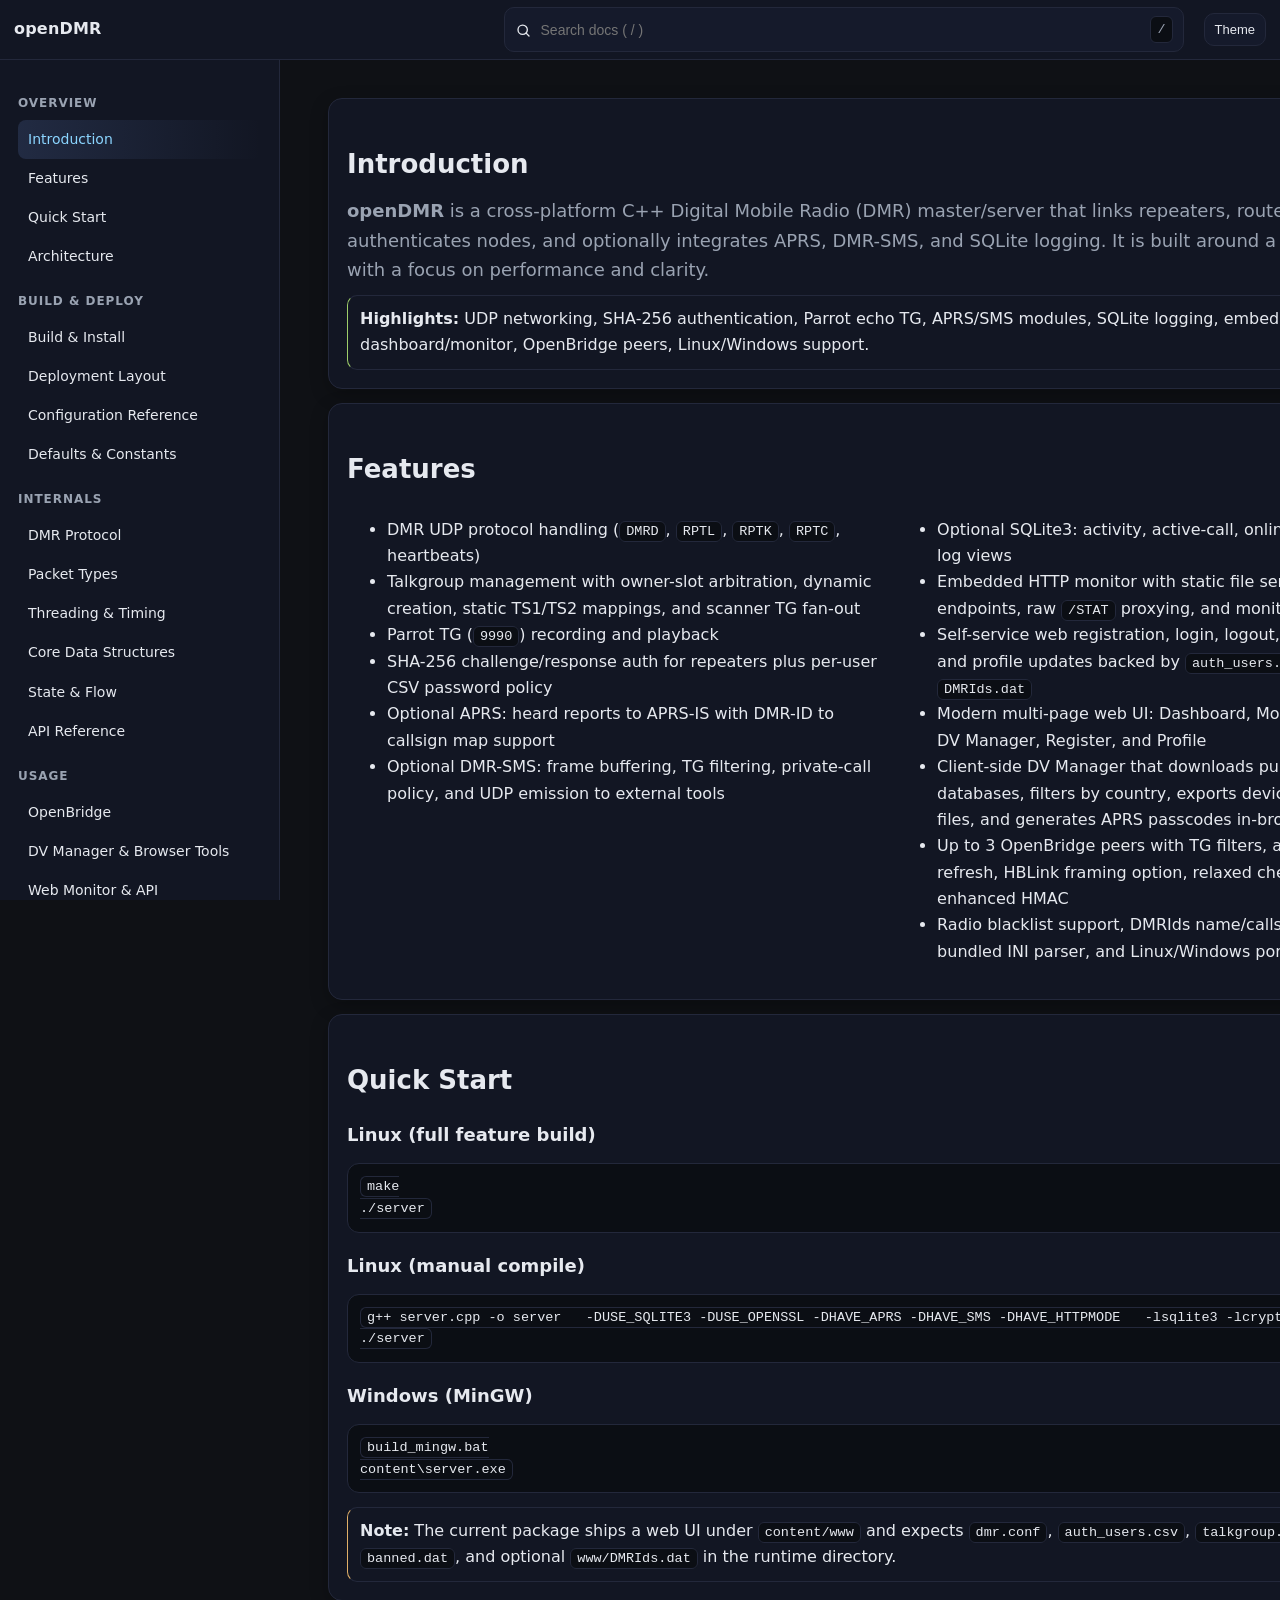
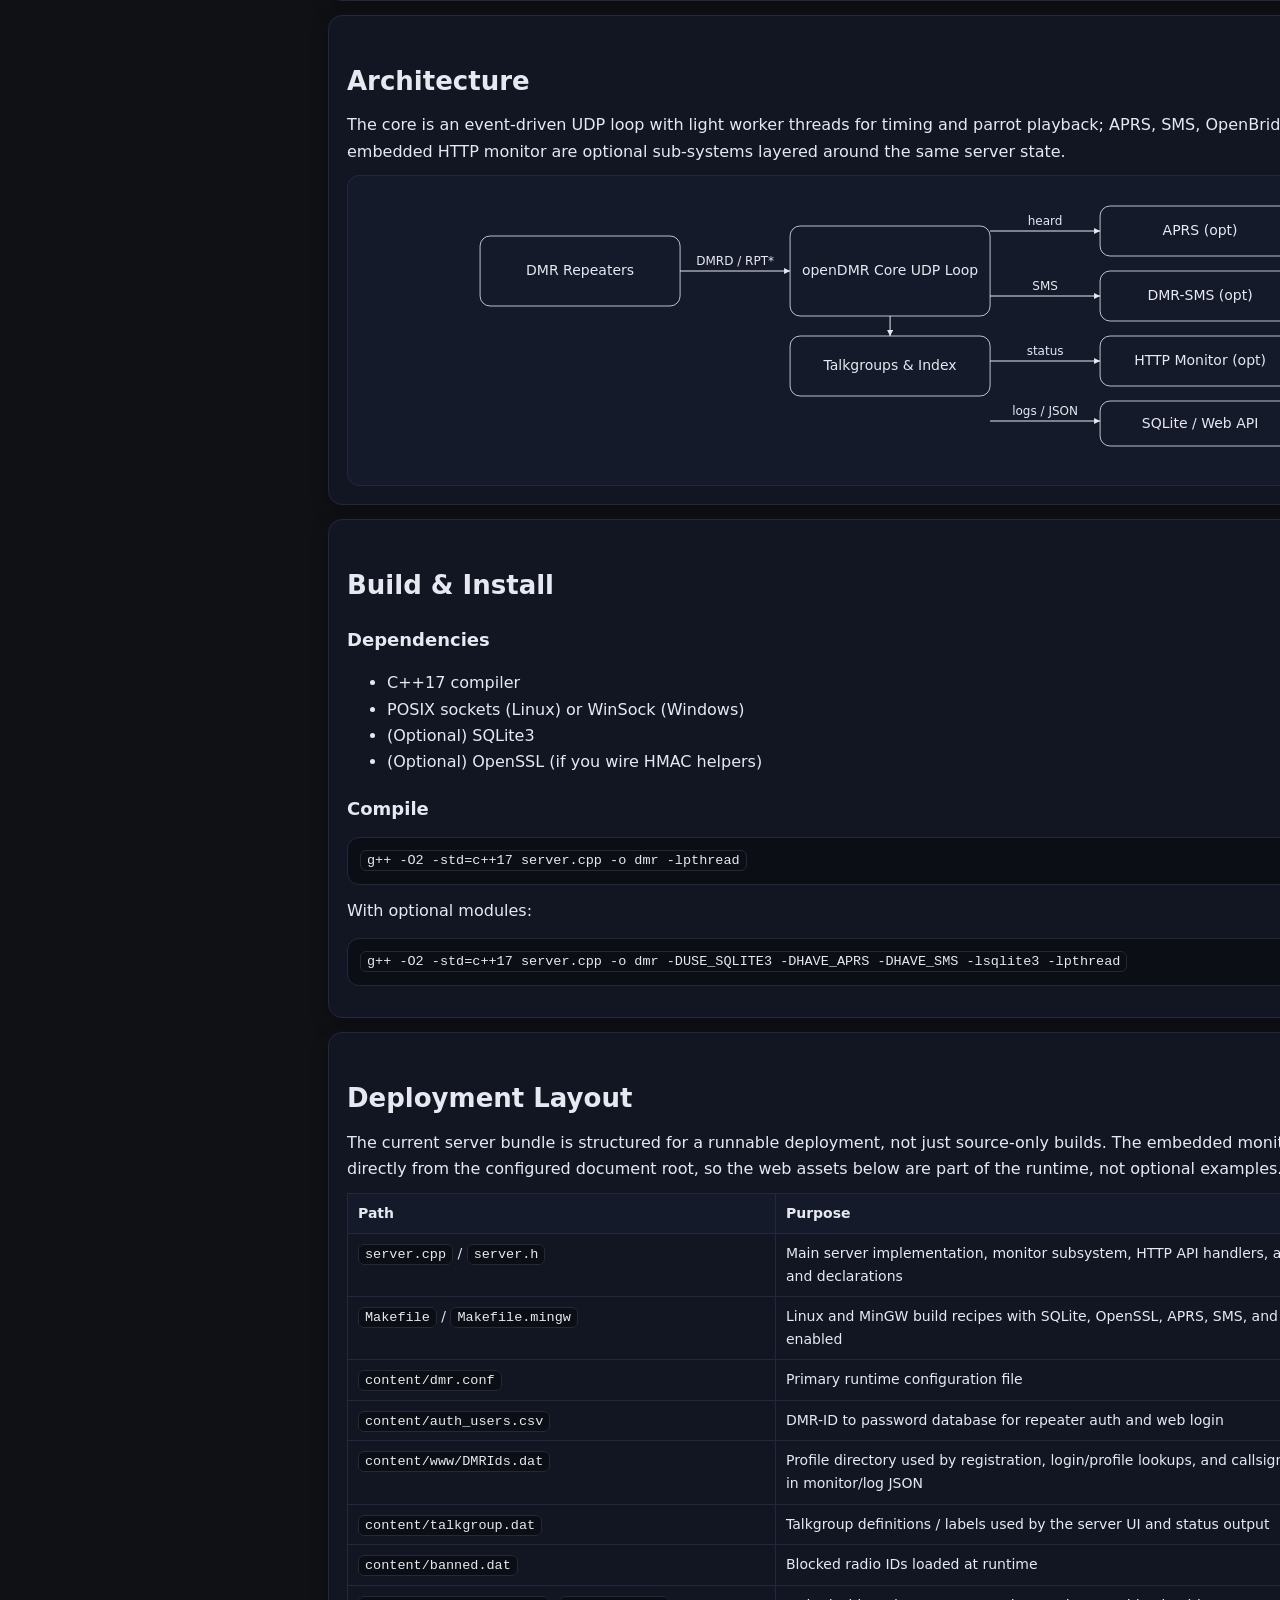
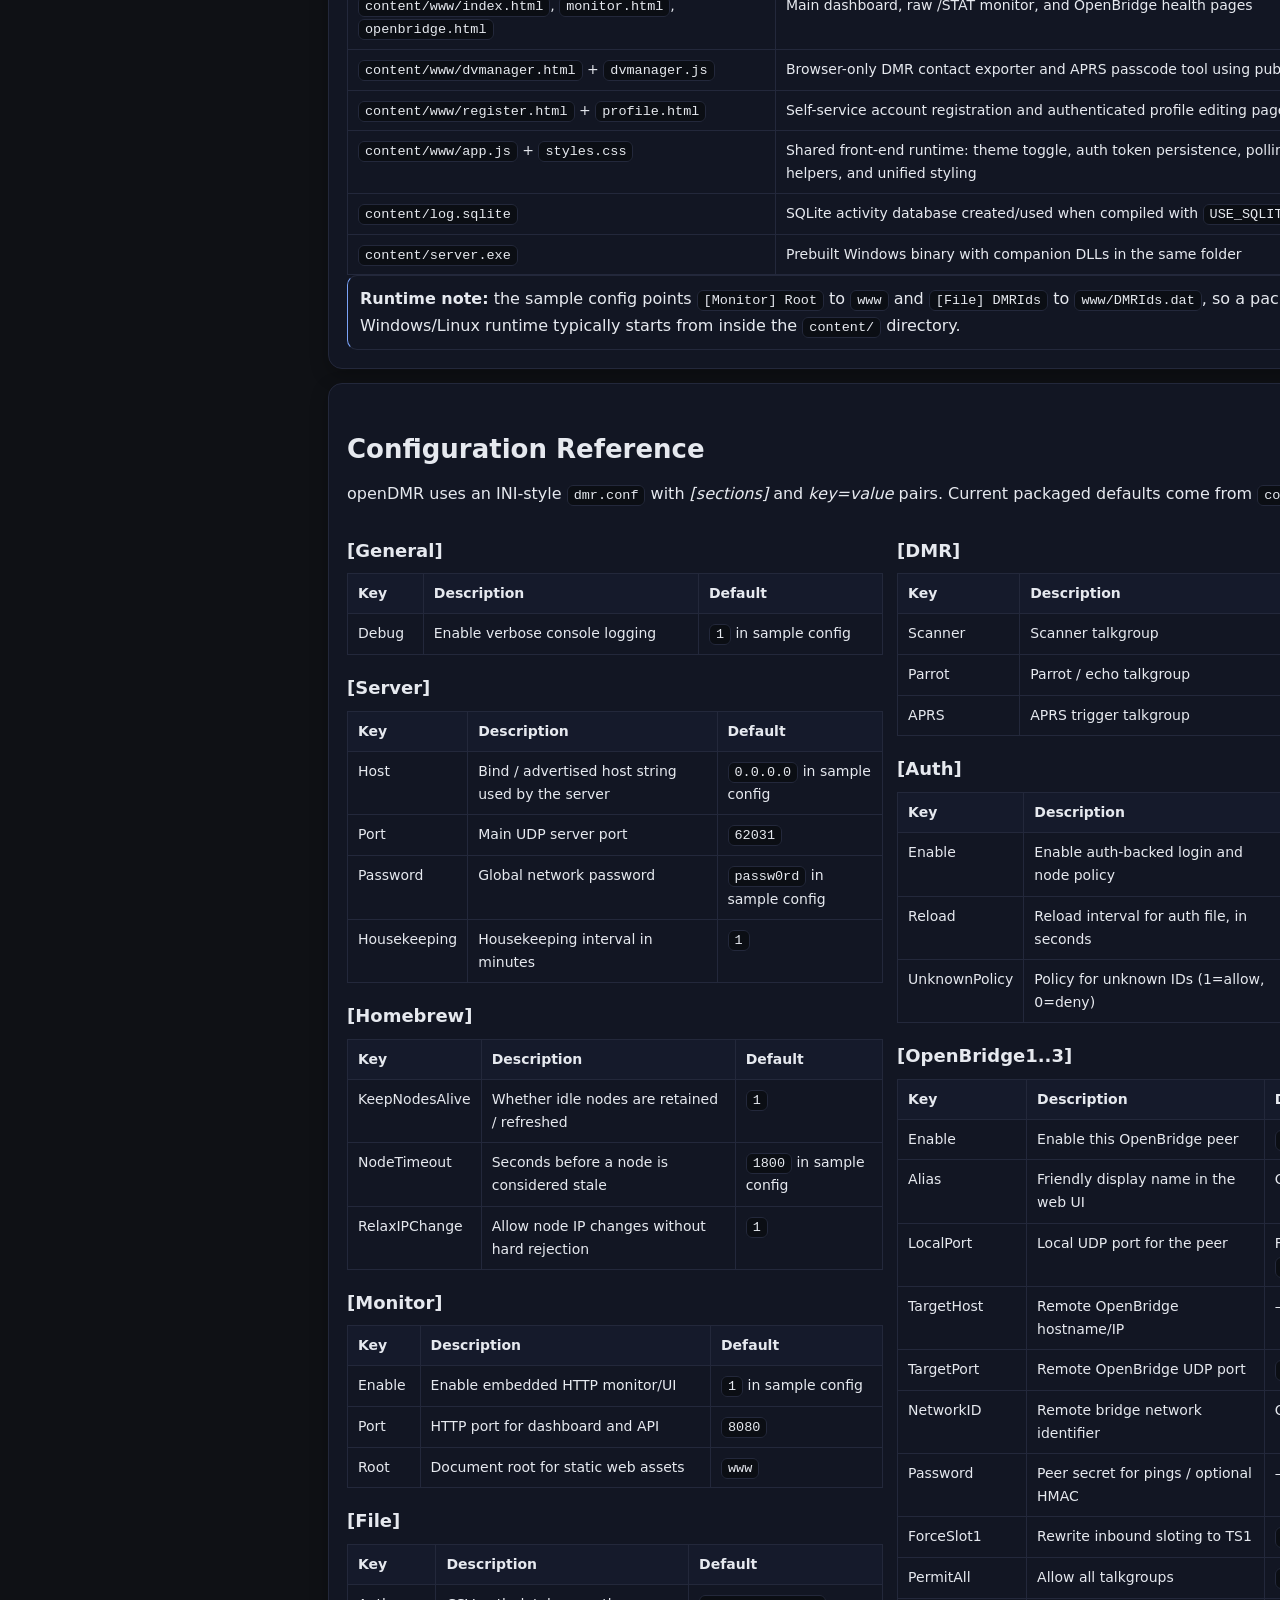
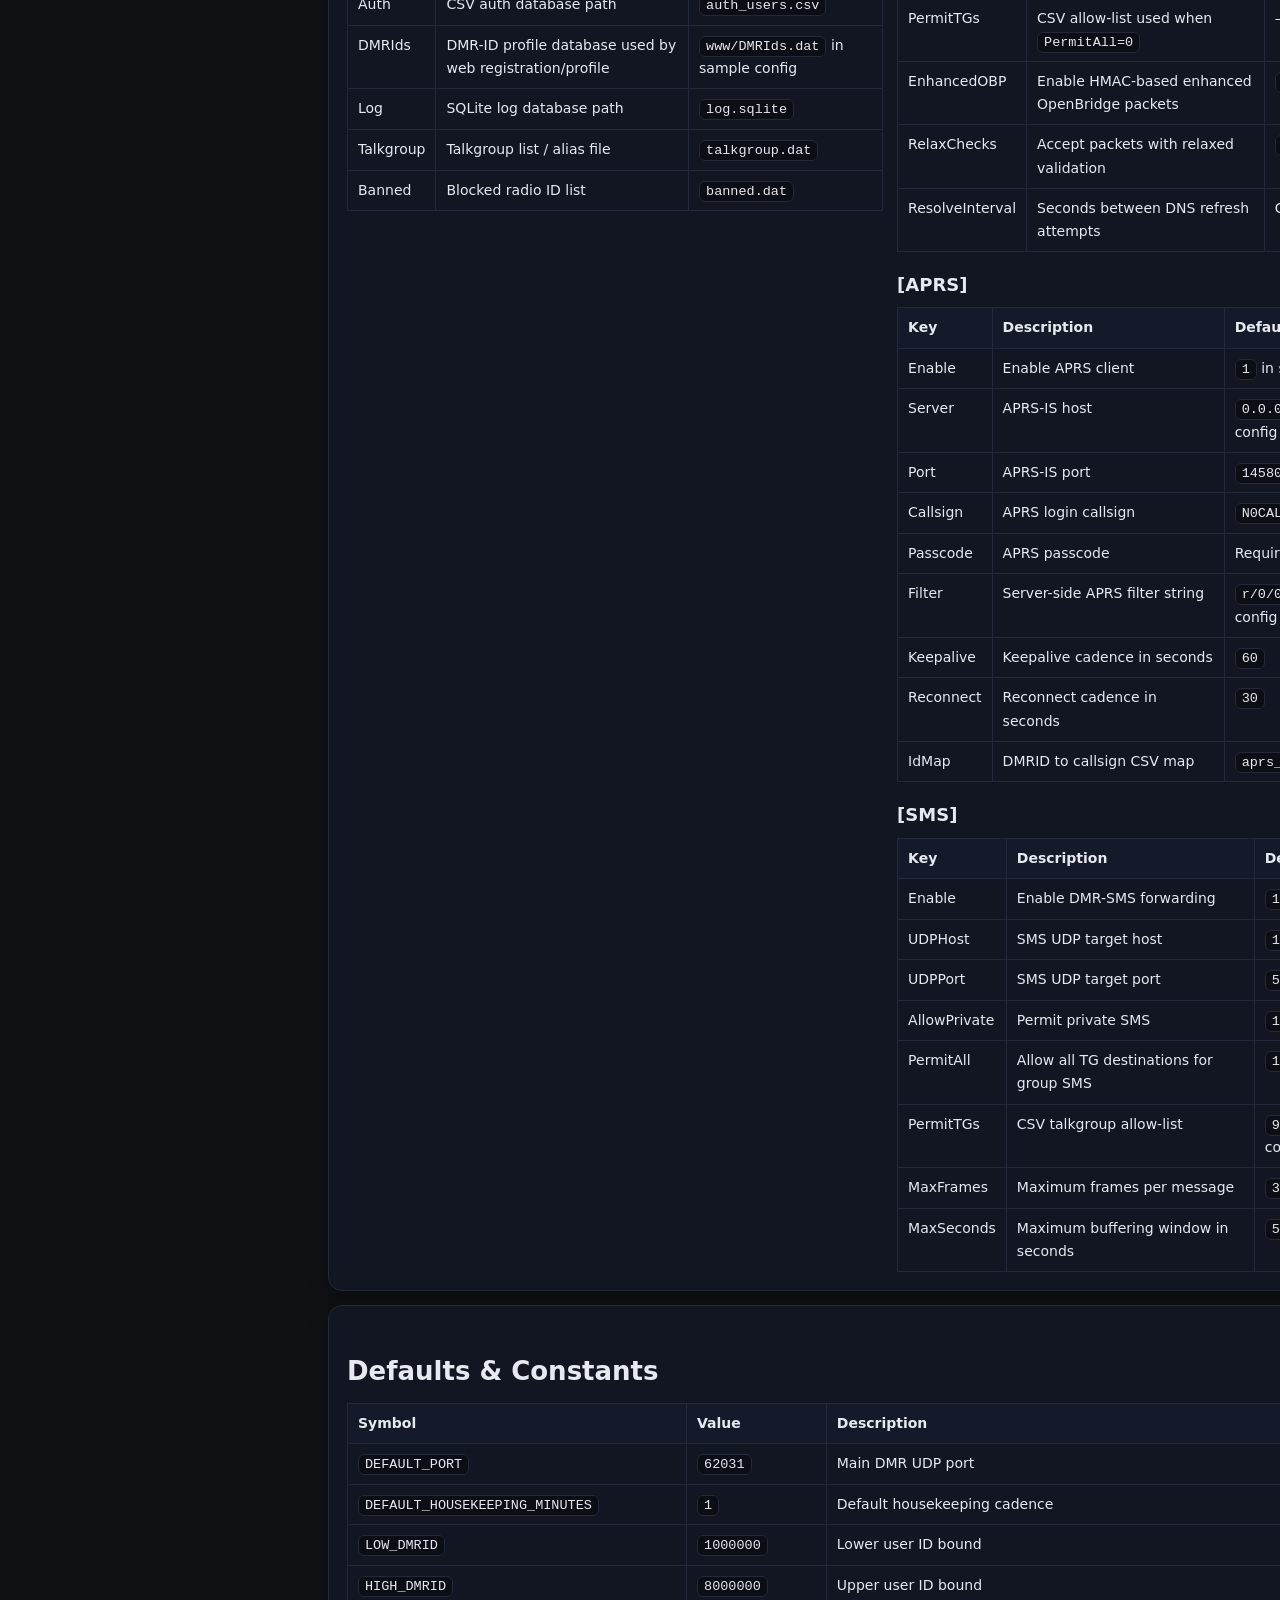
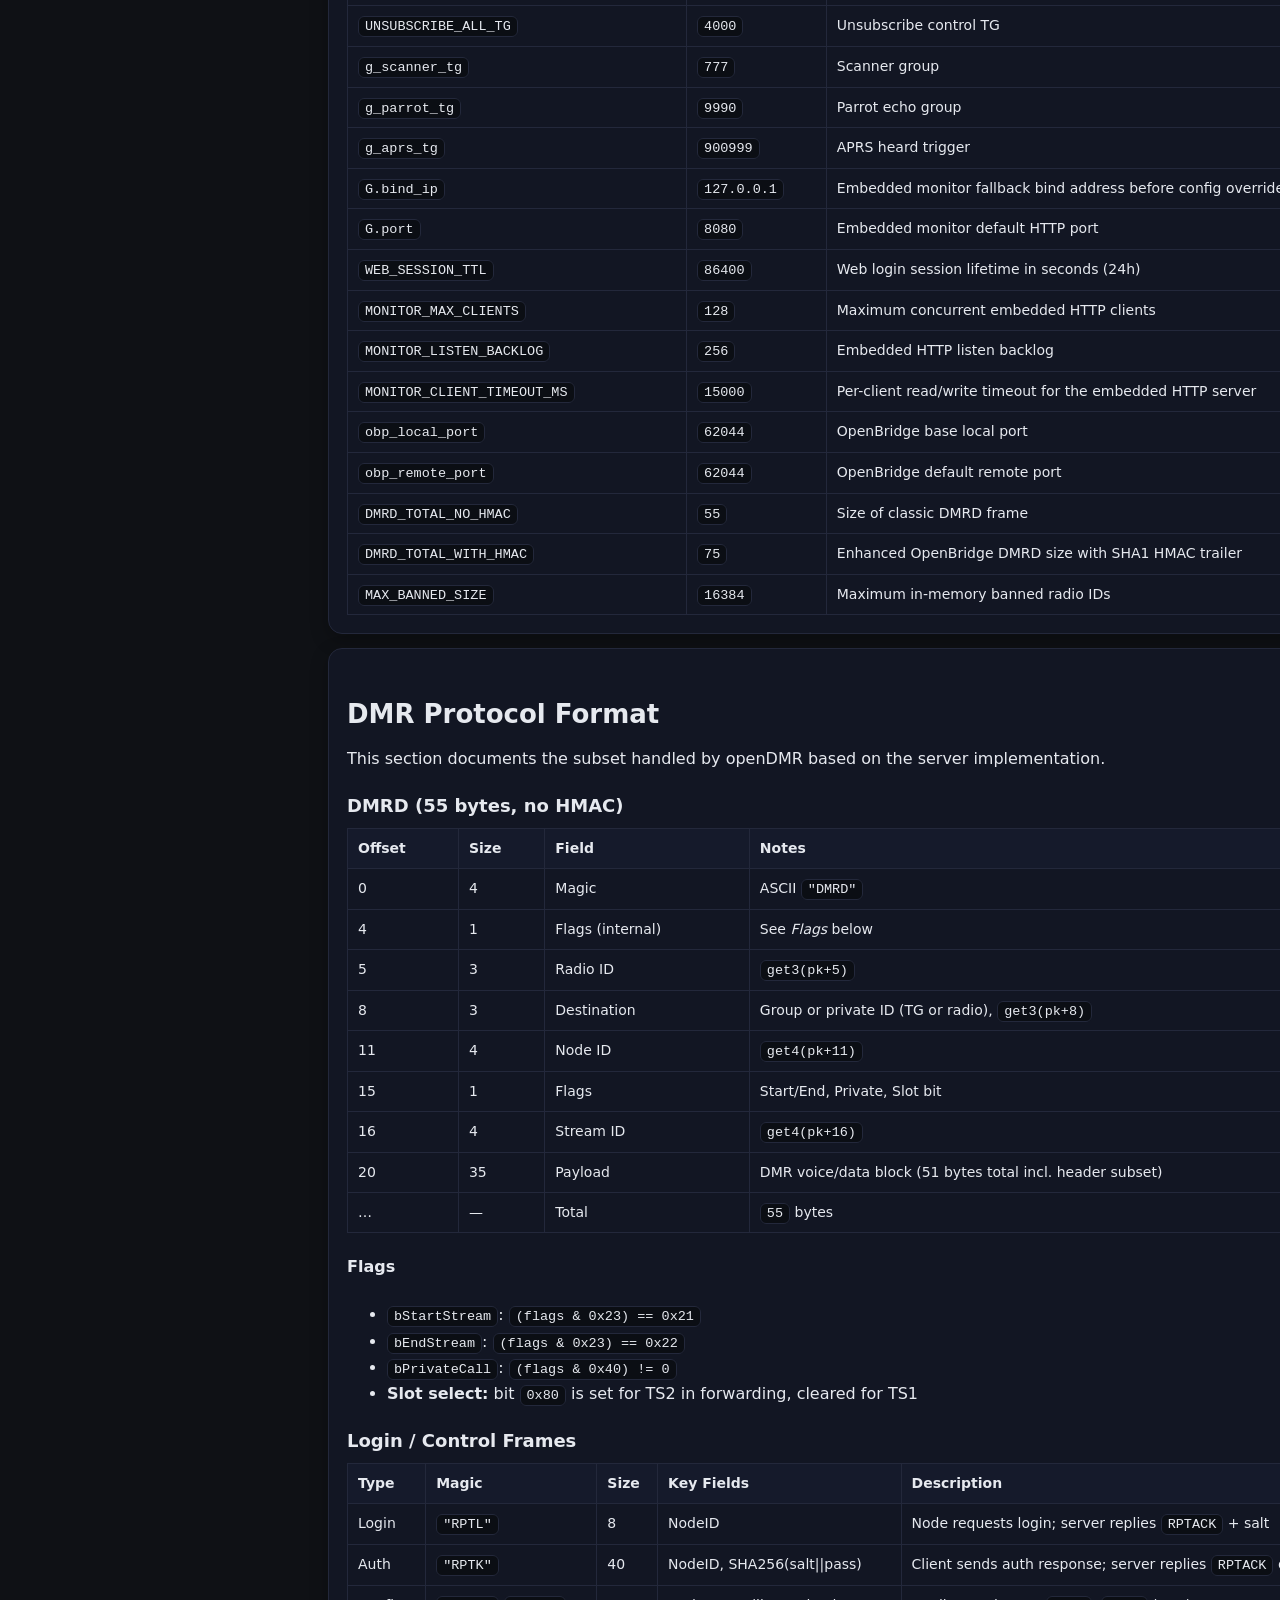
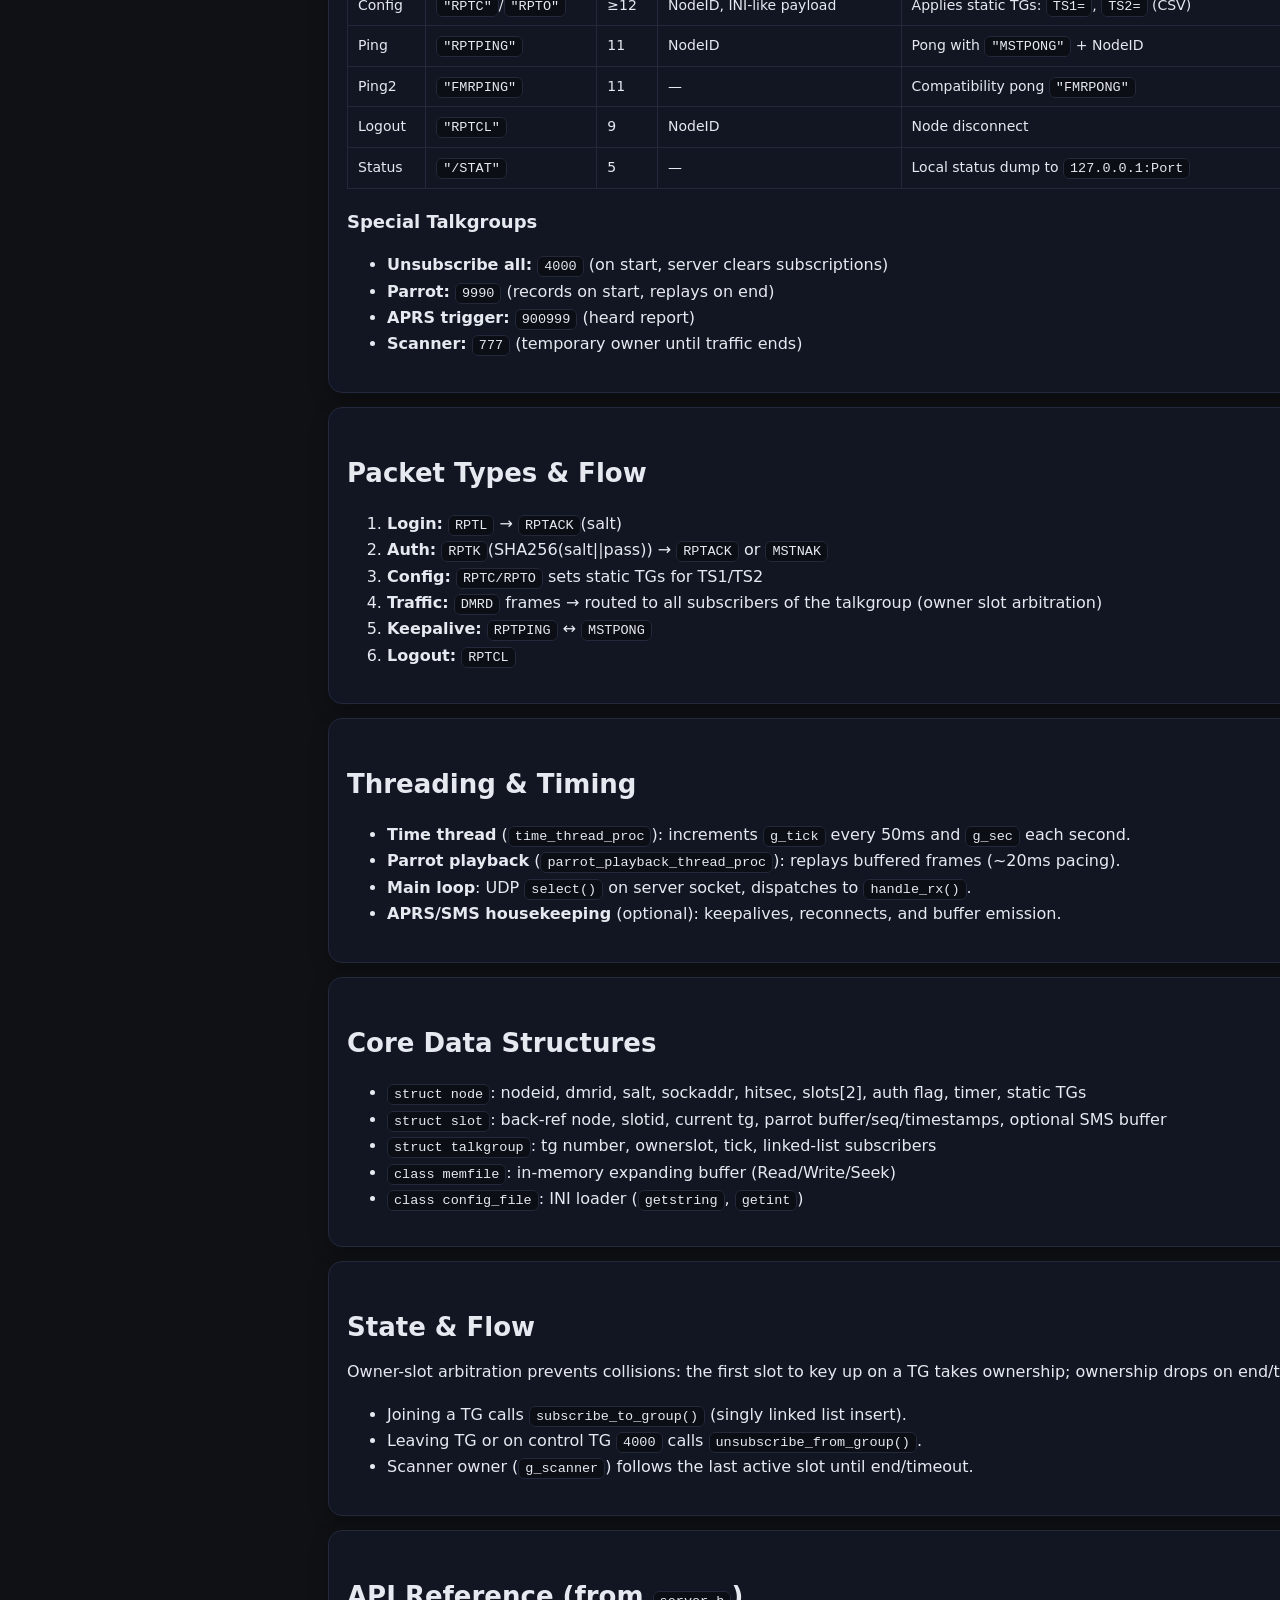
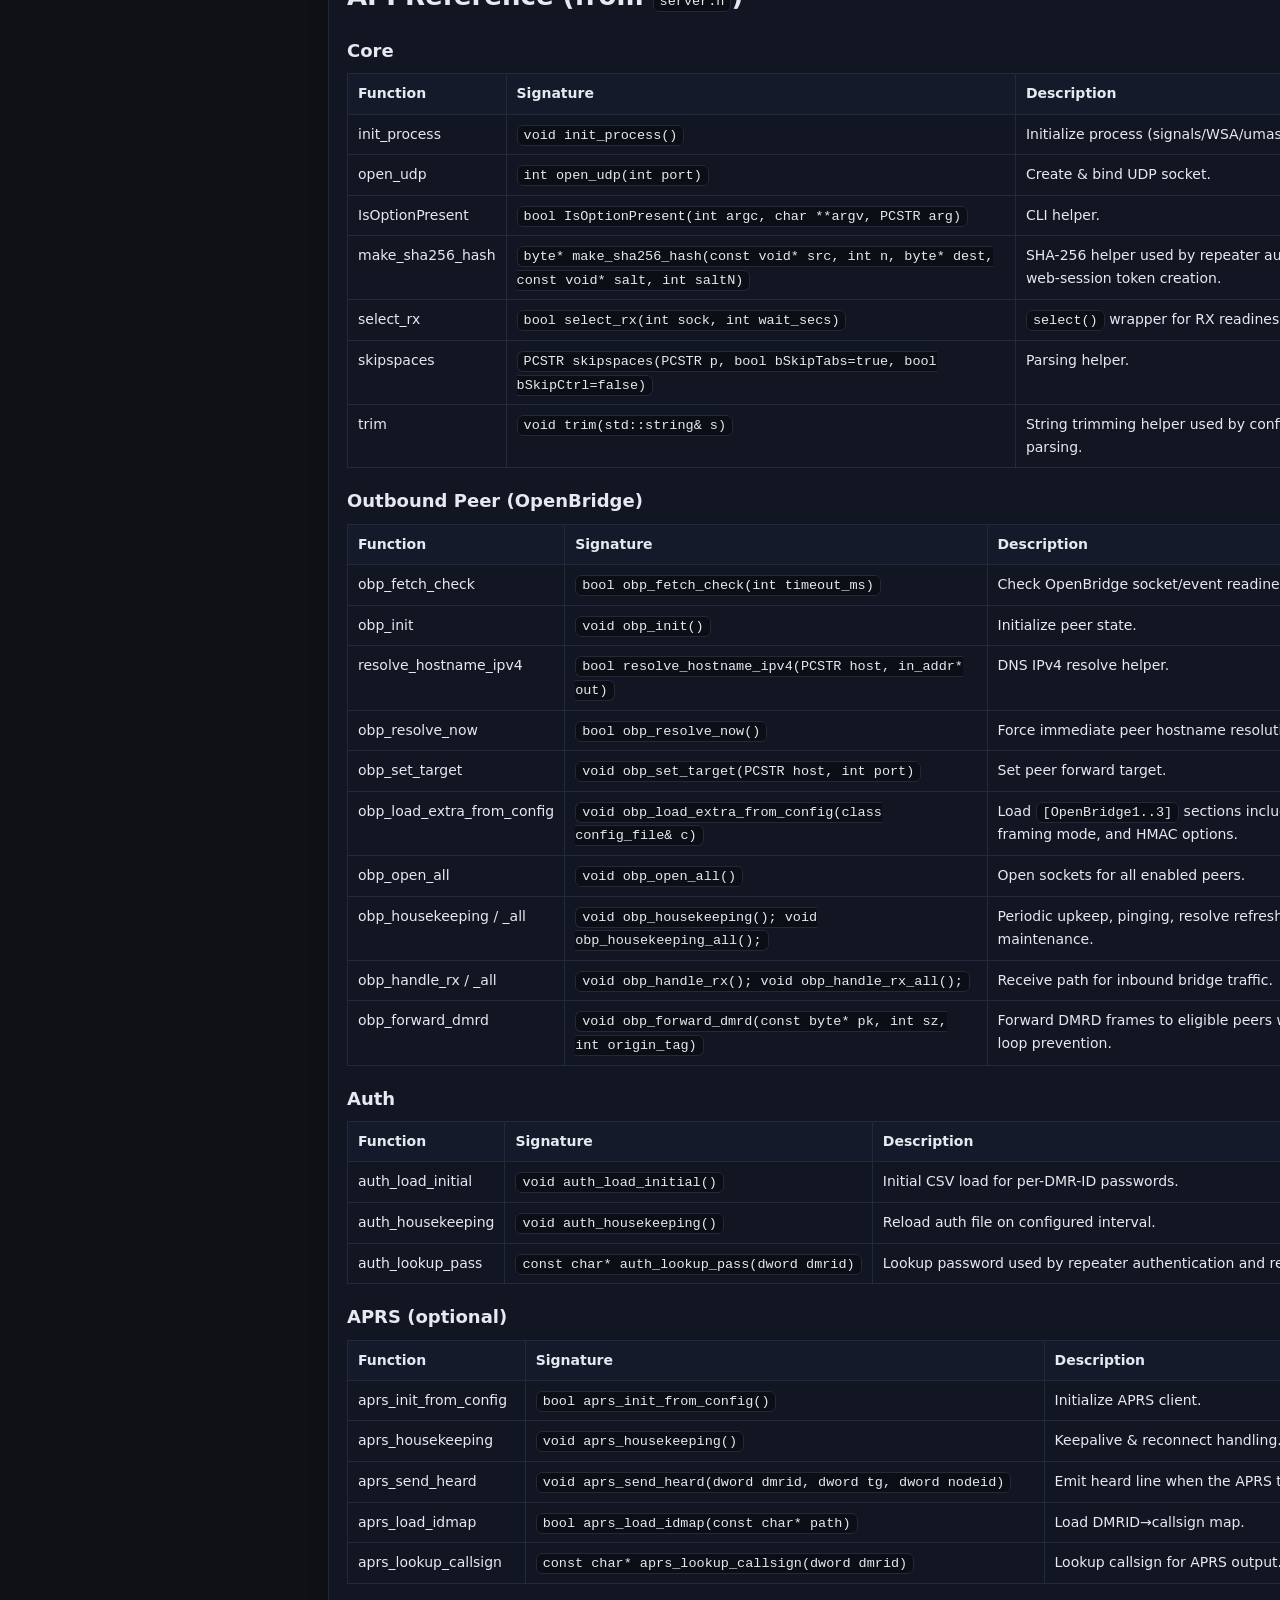
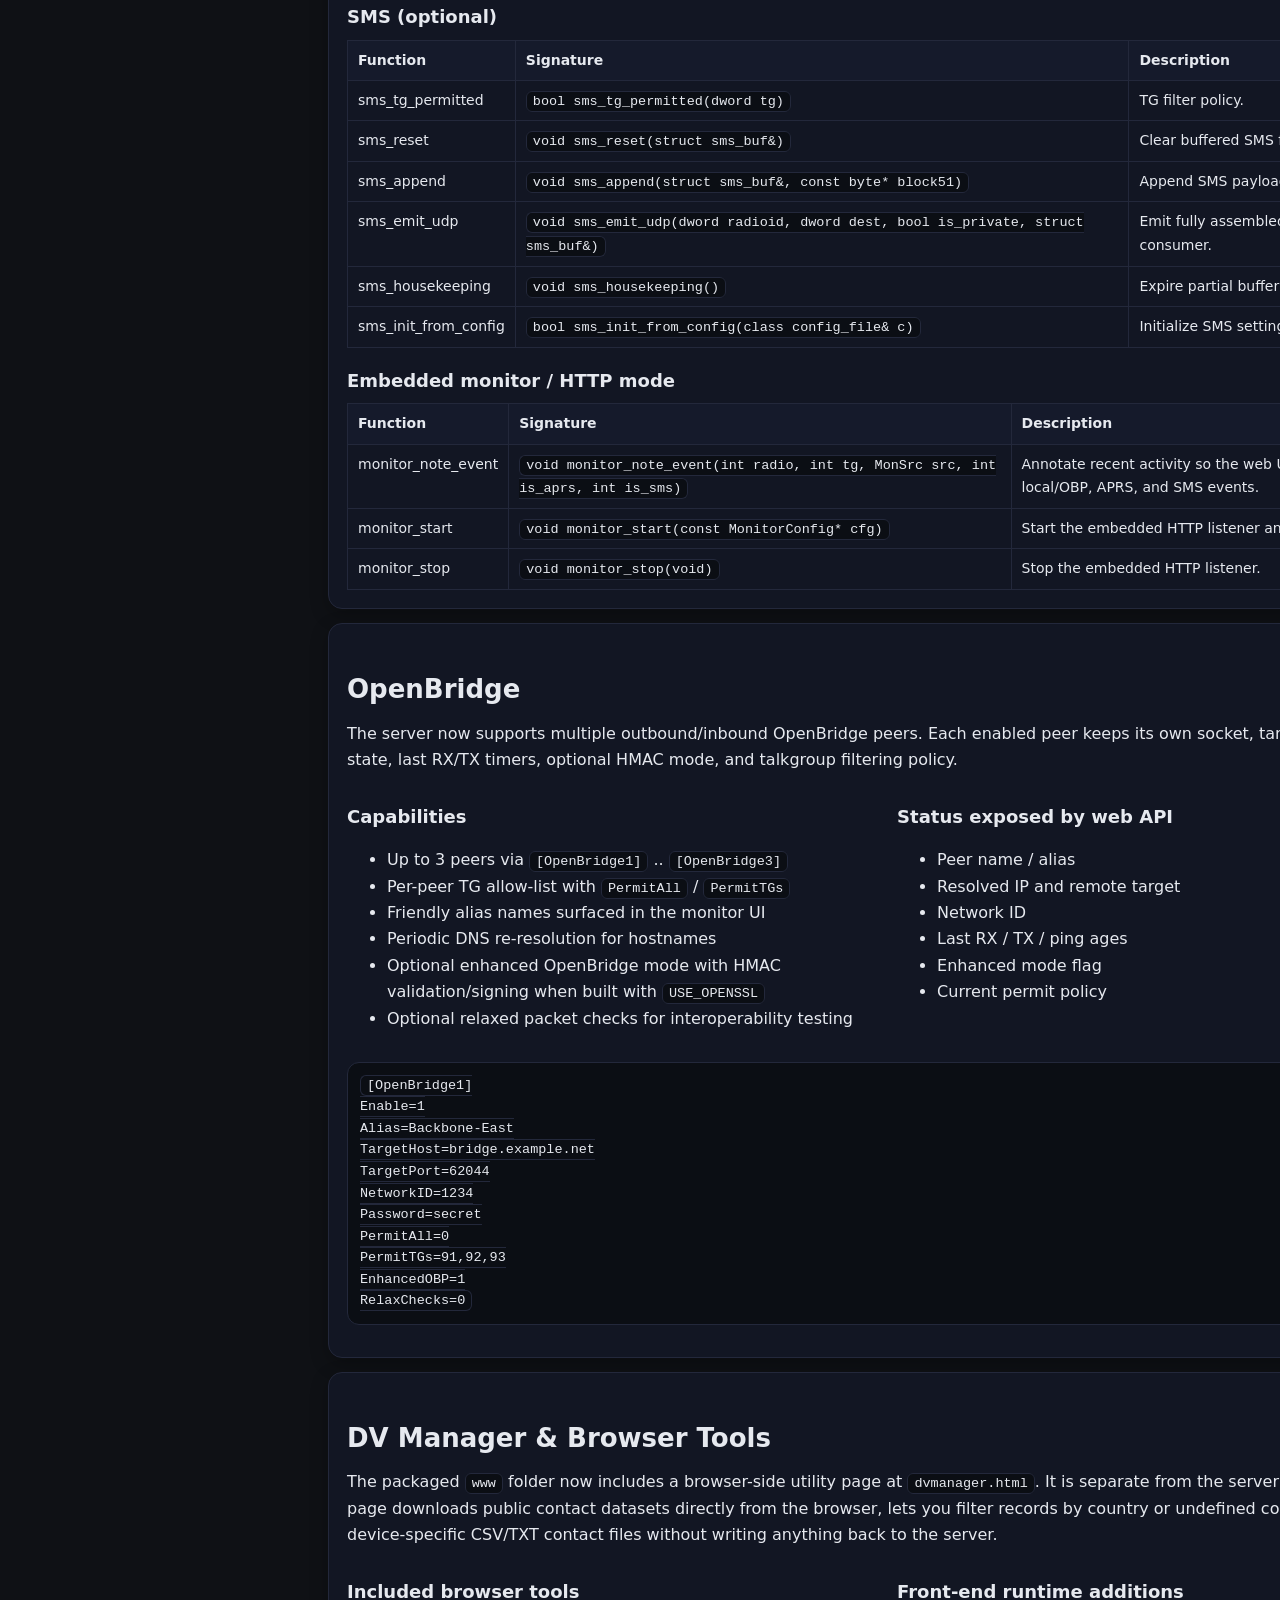
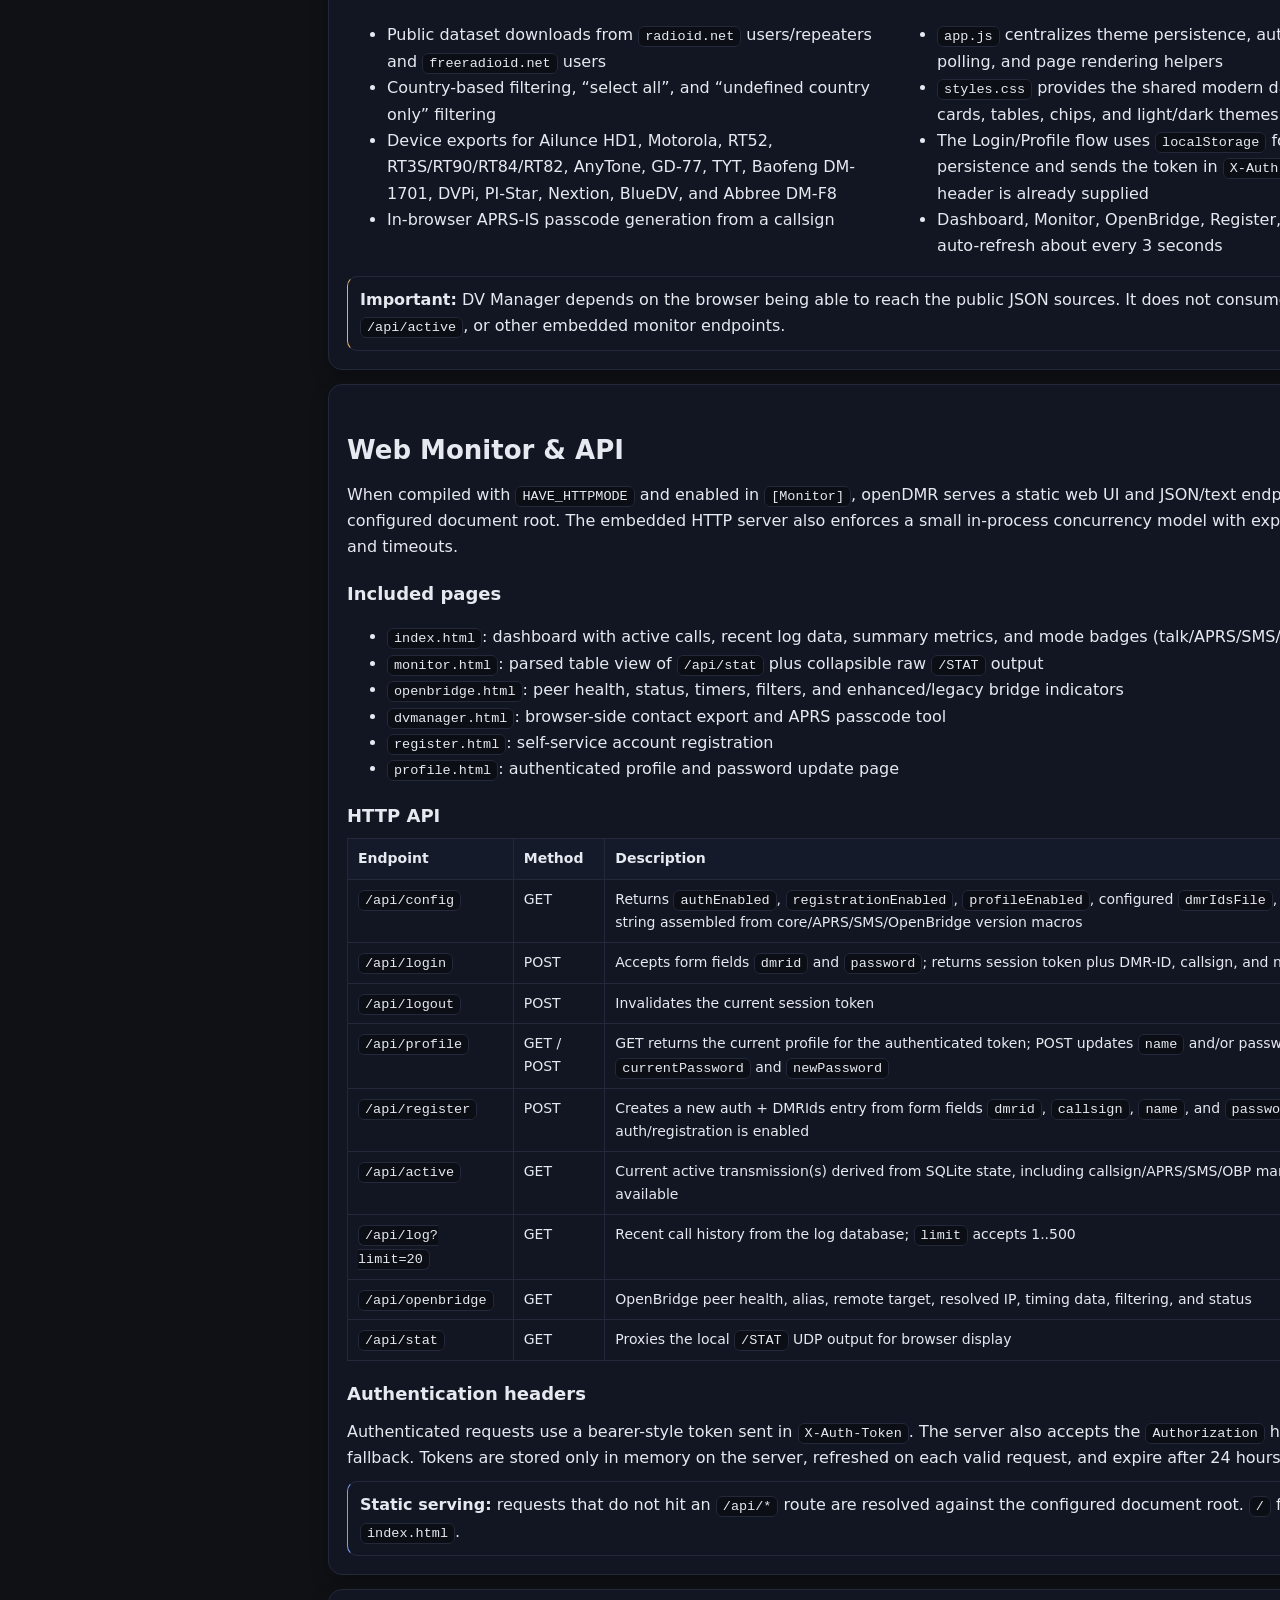
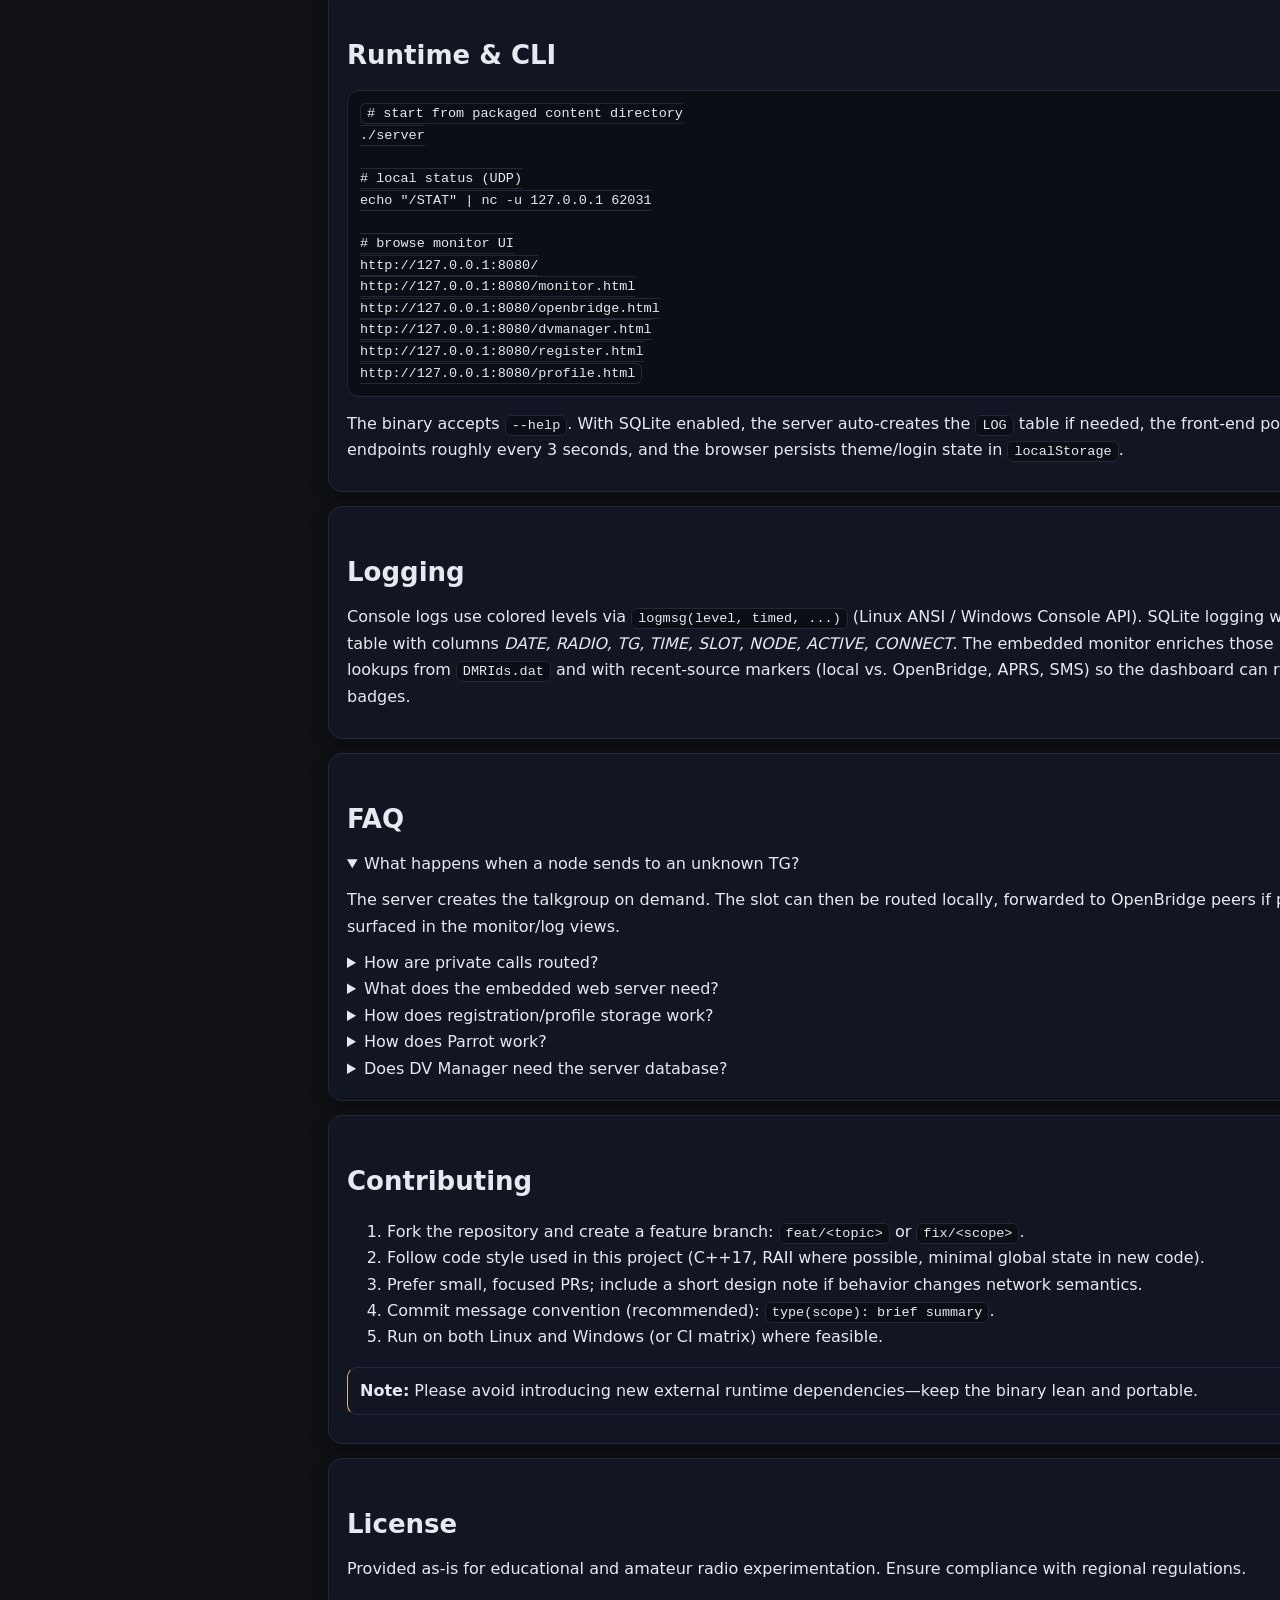
==== commit abff0f4e: "Add files via upload" ====
--- a/readme.html
+++ b/readme.html
@@ -1,12 +1,12 @@
 <!DOCTYPE html>
+
 <html lang="en">
 <head>
-  <meta charset="UTF-8" />
-  <meta name="viewport" content="width=device-width, initial-scale=1.0" />
-  <title>openDMR</title>
-  <meta name="description" content="openDMR: a cross-platform C++ Digital Mobile Radio (DMR) network server with talkgroup routing, authentication, APRS, SMS, and SQLite logging." />
-
-  <style>
+<meta charset="utf-8"/>
+<meta content="width=device-width, initial-scale=1.0" name="viewport"/>
+<title>openDMR</title>
+<meta content="openDMR: a cross-platform C++ Digital Mobile Radio (DMR) network server with talkgroup routing, authentication, APRS, SMS, SQLite logging, embedded HTTP monitoring, OpenBridge peers, and a modern multi-page web UI." name="description"/>
+<style>
     :root {
       --bg: #0f1115;
       --panel: #121623;
@@ -189,475 +189,458 @@
   </style>
 </head>
 <body data-theme="dark">
-  <div class="topbar">
-    <button class="hamburger" id="menuBtn" aria-label="Open navigation" title="Open navigation">
-      <svg width="20" height="20" viewBox="0 0 24 24" fill="none">
-        <path d="M4 6h16M4 12h16M4 18h16" stroke="currentColor" stroke-width="2" stroke-linecap="round"/>
-      </svg>
-    </button>
-    <div class="brandbar">
-      <h1>openDMR</h1>
-    </div>
-    <div class="grow"></div>
-    <div class="search-global" role="search">
-      <svg width="16" height="16" viewBox="0 0 24 24" fill="none"><path d="M21 21l-4.3-4.3m1.8-5.1a7 7 0 11-14 0 7 7 0 0114 0z" stroke="currentColor" stroke-width="2" stroke-linecap="round"/></svg>
-      <input id="search" placeholder="Search docs ( / )" />
-      <kbd>/</kbd>
-    </div>
-    <div class="toolbar-top">
-      <button class="btn" id="themeToggle">Theme</button>
-    </div>
-  </div>
-
-  <div class="app">
-    <aside id="sidebar">
-      <nav id="toc">
-        <div class="group">
-          <h4>Overview</h4>
-          <a href="#intro">Introduction</a>
-          <a href="#features">Features</a>
-          <a href="#quickstart">Quick Start</a>
-          <a href="#diagram">Architecture</a>
-        </div>
-        <div class="group">
-          <h4>Build & Deploy</h4>
-          <a href="#build">Build & Install</a>
-          <a href="#deploy">Deployment Layout</a>
-          <a href="#config">Configuration Reference</a>
-          <a href="#defaults">Defaults & Constants</a>
-        </div>
-        <div class="group">
-          <h4>Internals</h4>
-          <a href="#protocol">DMR Protocol</a>
-          <a href="#packets">Packet Types</a>
-          <a href="#threading">Threading & Timing</a>
-          <a href="#datastructs">Core Data Structures</a>
-          <a href="#stateflow">State & Flow</a>
-          <a href="#api">API Reference</a>
-        </div>
-        <div class="group">
-          <h4>Usage</h4>
-          <a href="#openbridge">OpenBridge</a>
-          <a href="#webmon">Web Monitor & API</a>
-          <a href="#runtime">Runtime & CLI</a>
-          <a href="#logging">Logging</a>
-          <a href="#faq">FAQ</a>
-        </div>
-        <div class="group">
-          <h4>Project</h4>
-          <a href="#contrib">Contributing</a>
-          <a href="#license">License</a>
-        </div>
-
-        <div class="toolbar">
-          <button class="btn" id="expandAll">Expand All</button>
-        </div>
-      </nav>
-    </aside>
-
-    <main id="content">
-      <section id="intro" class="card">
-        <h2>Introduction</h2>
-        <p class="lead">
-          <strong>openDMR</strong> is a cross-platform C++ Digital Mobile Radio (DMR) master/server that links repeaters,
+<div class="topbar">
+<button aria-label="Open navigation" class="hamburger" id="menuBtn" title="Open navigation">
+<svg fill="none" height="20" viewbox="0 0 24 24" width="20">
+<path d="M4 6h16M4 12h16M4 18h16" stroke="currentColor" stroke-linecap="round" stroke-width="2"></path>
+</svg>
+</button>
+<div class="brandbar">
+<h1>openDMR</h1>
+</div>
+<div class="grow"></div>
+<div class="search-global" role="search">
+<svg fill="none" height="16" viewbox="0 0 24 24" width="16"><path d="M21 21l-4.3-4.3m1.8-5.1a7 7 0 11-14 0 7 7 0 0114 0z" stroke="currentColor" stroke-linecap="round" stroke-width="2"></path></svg>
+<input id="search" placeholder="Search docs ( / )"/>
+<kbd>/</kbd>
+</div>
+<div class="toolbar-top">
+<button class="btn" id="themeToggle">Theme</button>
+</div>
+</div>
+<div class="app">
+<aside id="sidebar">
+<nav id="toc">
+<div class="group">
+<h4>Overview</h4>
+<a href="#intro">Introduction</a>
+<a href="#features">Features</a>
+<a href="#quickstart">Quick Start</a>
+<a href="#diagram">Architecture</a>
+</div>
+<div class="group">
+<h4>Build &amp; Deploy</h4>
+<a href="#build">Build &amp; Install</a>
+<a href="#deploy">Deployment Layout</a>
+<a href="#config">Configuration Reference</a>
+<a href="#defaults">Defaults &amp; Constants</a>
+</div>
+<div class="group">
+<h4>Internals</h4>
+<a href="#protocol">DMR Protocol</a>
+<a href="#packets">Packet Types</a>
+<a href="#threading">Threading &amp; Timing</a>
+<a href="#datastructs">Core Data Structures</a>
+<a href="#stateflow">State &amp; Flow</a>
+<a href="#api">API Reference</a>
+</div>
+<div class="group">
+<h4>Usage</h4>
+<a href="#openbridge">OpenBridge</a>
+<a href="#dvmanager">DV Manager &amp; Browser Tools</a><a href="#webmon">Web Monitor &amp; API</a>
+<a href="#runtime">Runtime &amp; CLI</a>
+<a href="#logging">Logging</a>
+<a href="#faq">FAQ</a>
+</div>
+<div class="group">
+<h4>Project</h4>
+<a href="#contrib">Contributing</a>
+<a href="#license">License</a>
+</div>
+<div class="toolbar">
+<button class="btn" id="expandAll">Expand All</button>
+</div>
+</nav>
+</aside>
+<main id="content">
+<section class="card" id="intro">
+<h2>Introduction</h2>
+<p class="lead">
+<strong>openDMR</strong> is a cross-platform C++ Digital Mobile Radio (DMR) master/server that links repeaters,
           routes talkgroups, authenticates nodes, and optionally integrates APRS, DMR-SMS, and SQLite logging.
           It is built around a compact core with a focus on performance and clarity.
         </p>
-        <div class="callout ok"><strong>Highlights:</strong> UDP networking, SHA-256 authentication, Parrot echo TG, APRS/SMS modules, SQLite logging, embedded web dashboard/monitor, OpenBridge peers, Linux/Windows support.</div>
-      </section>
-
-      <section id="features" class="card">
-        <h2>Features</h2>
-        <div class="grid">
-          <div class="col-6">
-            <ul>
-              <li>DMR UDP protocol handling (<code>DMRD</code>, <code>RPTL</code>, <code>RPTK</code>, <code>RPTC</code>, heartbeats)</li>
-              <li>Talkgroup management with owner-slot arbitration & scanner TG</li>
-              <li>Parrot TG (9990) recording and playback</li>
-              <li>SHA-256 challenge/response auth with per-node policy</li>
-              <li>Optional APRS: heard reports to APRS-IS</li>
-            </ul>
-          </div>
-          <div class="col-6">
-            <ul>
-              <li>Optional DMR-SMS: frame buffering and UDP emission</li>
-              <li>Optional SQLite3: activity & transmission logs</li>
-              <li>Embedded HTTP monitor with dashboard, live status, and JSON API</li>
-              <li>Self-service web registration, login, and profile updates backed by auth and DMR IDs files</li>
-              <li>Up to 3 OpenBridge peers with TG filters, aliasing, DNS refresh, and optional enhanced HMAC</li>
-              <li>Radio blacklist support and DMRIds name/callsign lookup</li>
-              <li>INI configuration parser included</li>
-              <li>Cross-platform (Linux / Windows)</li>
-            </ul>
-          </div>
-        </div>
-      </section>
-
-      <section id="quickstart" class="card">
-        <h2>Quick Start</h2>
-        <h3>Linux (full feature build)</h3>
-        <pre><span class="copy" data-copy="#qs1">Copy</span><code id="qs1">make
+<div class="callout ok"><strong>Highlights:</strong> UDP networking, SHA-256 authentication, Parrot echo TG, APRS/SMS modules, SQLite logging, embedded web dashboard/monitor, OpenBridge peers, Linux/Windows support.</div>
+</section>
+<section class="card" id="features">
+<h2>Features</h2>
+<div class="grid">
+<div class="col-6">
+<ul>
+<li>DMR UDP protocol handling (<code>DMRD</code>, <code>RPTL</code>, <code>RPTK</code>, <code>RPTC</code>, heartbeats)</li>
+<li>Talkgroup management with owner-slot arbitration, dynamic creation, static TS1/TS2 mappings, and scanner TG fan-out</li>
+<li>Parrot TG (<code>9990</code>) recording and playback</li>
+<li>SHA-256 challenge/response auth for repeaters plus per-user CSV password policy</li>
+<li>Optional APRS: heard reports to APRS-IS with DMR-ID to callsign map support</li>
+<li>Optional DMR-SMS: frame buffering, TG filtering, private-call policy, and UDP emission to external tools</li>
+</ul>
+</div>
+<div class="col-6">
+<ul>
+<li>Optional SQLite3: activity, active-call, online, and recent PTT log views</li>
+<li>Embedded HTTP monitor with static file serving, JSON endpoints, raw <code>/STAT</code> proxying, and monitor event tagging</li>
+<li>Self-service web registration, login, logout, session refresh, and profile updates backed by <code>auth_users.csv</code> and <code>DMRIds.dat</code></li>
+<li>Modern multi-page web UI: Dashboard, Monitor, OpenBridge, DV Manager, Register, and Profile</li>
+<li>Client-side DV Manager that downloads public radio databases, filters by country, exports device-specific contact files, and generates APRS passcodes in-browser</li>
+<li>Up to 3 OpenBridge peers with TG filters, aliasing, DNS refresh, HBLink framing option, relaxed checks, and optional enhanced HMAC</li>
+<li>Radio blacklist support, DMRIds name/callsign lookup, bundled INI parser, and Linux/Windows portability</li>
+</ul>
+</div>
+</div>
+</section>
+<section class="card" id="quickstart">
+<h2>Quick Start</h2>
+<h3>Linux (full feature build)</h3>
+<pre><span class="copy" data-copy="#qs1">Copy</span><code id="qs1">make
 ./server</code></pre>
-        <h3>Linux (manual compile)</h3>
-        <pre><span class="copy" data-copy="#qs2">Copy</span><code id="qs2">g++ server.cpp -o server   -DUSE_SQLITE3 -DUSE_OPENSSL -DHAVE_APRS -DHAVE_SMS -DHAVE_HTTPMODE   -lsqlite3 -lcrypto -lssl -lpthread
+<h3>Linux (manual compile)</h3>
+<pre><span class="copy" data-copy="#qs2">Copy</span><code id="qs2">g++ server.cpp -o server   -DUSE_SQLITE3 -DUSE_OPENSSL -DHAVE_APRS -DHAVE_SMS -DHAVE_HTTPMODE   -lsqlite3 -lcrypto -lssl -lpthread
 ./server</code></pre>
-        <h3>Windows (MinGW)</h3>
-        <pre><span class="copy" data-copy="#qs3">Copy</span><code id="qs3">build_mingw.bat
+<h3>Windows (MinGW)</h3>
+<pre><span class="copy" data-copy="#qs3">Copy</span><code id="qs3">build_mingw.bat
 content\server.exe</code></pre>
-        <div class="callout warn"><strong>Note:</strong> The current package ships a web UI under <code>content/www</code> and expects <code>dmr.conf</code>, <code>auth_users.csv</code>, <code>talkgroup.dat</code>, <code>banned.dat</code>, and optional <code>www/DMRIds.dat</code> in the runtime directory.</div>
-      </section>
-
-      <section id="diagram" class="card">
-        <h2>Architecture</h2>
-        <p>The core is an event-driven UDP loop with light worker threads for timing and parrot playback; APRS, SMS, OpenBridge, and the embedded HTTP monitor are optional sub-systems layered around the same server state.</p>
-        <div id="svgwrap" style="background:var(--panel-2); border:1px solid var(--border); border-radius:12px; padding:10px;">
-          <svg id="diagramSVG" width="100%" height="280" viewBox="0 0 900 280"></svg>
-        </div>
-      </section>
-
-      <section id="build" class="card">
-        <h2>Build & Install</h2>
-        <h3>Dependencies</h3>
-        <ul>
-          <li>C++17 compiler</li>
-          <li>POSIX sockets (Linux) or WinSock (Windows)</li>
-          <li>(Optional) SQLite3</li>
-          <li>(Optional) OpenSSL (if you wire HMAC helpers)</li>
-        </ul>
-
-        <h3>Compile</h3>
-        <pre><code>g++ -O2 -std=c++17 server.cpp -o dmr -lpthread</code></pre>
-        <p>With optional modules:</p>
-        <pre><code>g++ -O2 -std=c++17 server.cpp -o dmr -DUSE_SQLITE3 -DHAVE_APRS -DHAVE_SMS -lsqlite3 -lpthread</code></pre>
-      </section>
-
-      </section>
-
-      <section id="deploy" class="card">
-        <h2>Deployment Layout</h2>
-        <p>The current server bundle is structured for a runnable deployment, not just source-only builds.</p>
-        <table>
-          <tr><th>Path</th><th>Purpose</th></tr>
-          <tr><td><code>server.cpp</code> / <code>server.h</code></td><td>Main server implementation and declarations</td></tr>
-          <tr><td><code>Makefile</code> / <code>Makefile.mingw</code></td><td>Linux and MinGW build recipes with SQLite, OpenSSL, APRS, SMS, and HTTP monitor enabled</td></tr>
-          <tr><td><code>content/dmr.conf</code></td><td>Primary runtime configuration file</td></tr>
-          <tr><td><code>content/auth_users.csv</code></td><td>DMR-ID to password database for repeater auth and web login</td></tr>
-          <tr><td><code>content/talkgroup.dat</code></td><td>Talkgroup definitions / labels used by the server UI and status output</td></tr>
-          <tr><td><code>content/banned.dat</code></td><td>Blocked radio IDs loaded at runtime</td></tr>
-          <tr><td><code>content/www/</code></td><td>Embedded web dashboard assets: dashboard, monitor, OpenBridge, register, and profile pages</td></tr>
-          <tr><td><code>content/log.sqlite</code></td><td>SQLite activity database created/used when compiled with <code>USE_SQLITE3</code></td></tr>
-          <tr><td><code>content/server.exe</code></td><td>Prebuilt Windows binary with companion DLLs in the same folder</td></tr>
-        </table>
-      </section>
-
-      <section id="config" class="card">
-        <h2>Configuration Reference</h2>
-        <p>openDMR uses an INI-style <code>dmr.conf</code> with <em>[sections]</em> and <em>key=value</em> pairs. Current packaged defaults come from <code>content/dmr.conf</code>.</p>
-        <div class="grid">
-          <div class="col-6">
-            <h3>[General]</h3>
-            <table>
-              <tr><th>Key</th><th>Description</th><th>Default</th></tr>
-              <tr><td>Debug</td><td>Enable verbose console logging</td><td><code>1</code> in sample config</td></tr>
-            </table>
-
-            <h3>[Server]</h3>
-            <table>
-              <tr><th>Key</th><th>Description</th><th>Default</th></tr>
-              <tr><td>Host</td><td>Bind / advertised host string used by the server</td><td><code>0.0.0.0</code> in sample config</td></tr>
-              <tr><td>Port</td><td>Main UDP server port</td><td><code>62031</code></td></tr>
-              <tr><td>Password</td><td>Global network password</td><td><code>passw0rd</code> in sample config</td></tr>
-              <tr><td>Housekeeping</td><td>Housekeeping interval in minutes</td><td><code>1</code></td></tr>
-            </table>
-
-            <h3>[Homebrew]</h3>
-            <table>
-              <tr><th>Key</th><th>Description</th><th>Default</th></tr>
-              <tr><td>KeepNodesAlive</td><td>Whether idle nodes are retained / refreshed</td><td><code>1</code></td></tr>
-              <tr><td>NodeTimeout</td><td>Seconds before a node is considered stale</td><td><code>1800</code> in sample config</td></tr>
-              <tr><td>RelaxIPChange</td><td>Allow node IP changes without hard rejection</td><td><code>1</code></td></tr>
-            </table>
-
-            <h3>[Monitor]</h3>
-            <table>
-              <tr><th>Key</th><th>Description</th><th>Default</th></tr>
-              <tr><td>Enable</td><td>Enable embedded HTTP monitor/UI</td><td><code>1</code> in sample config</td></tr>
-              <tr><td>Port</td><td>HTTP port for dashboard and API</td><td><code>8080</code></td></tr>
-              <tr><td>Root</td><td>Document root for static web assets</td><td><code>www</code></td></tr>
-            </table>
-
-            <h3>[File]</h3>
-            <table>
-              <tr><th>Key</th><th>Description</th><th>Default</th></tr>
-              <tr><td>Auth</td><td>CSV auth database path</td><td><code>auth_users.csv</code></td></tr>
-              <tr><td>DMRIds</td><td>DMR-ID profile database used by web registration/profile</td><td><code>www/DMRIds.dat</code> in sample config</td></tr>
-              <tr><td>Log</td><td>SQLite log database path</td><td><code>log.sqlite</code></td></tr>
-              <tr><td>Talkgroup</td><td>Talkgroup list / alias file</td><td><code>talkgroup.dat</code></td></tr>
-              <tr><td>Banned</td><td>Blocked radio ID list</td><td><code>banned.dat</code></td></tr>
-            </table>
-          </div>
-          <div class="col-6">
-            <h3>[DMR]</h3>
-            <table>
-              <tr><th>Key</th><th>Description</th><th>Default</th></tr>
-              <tr><td>Scanner</td><td>Scanner talkgroup</td><td><code>777</code></td></tr>
-              <tr><td>Parrot</td><td>Parrot / echo talkgroup</td><td><code>9990</code></td></tr>
-              <tr><td>APRS</td><td>APRS trigger talkgroup</td><td><code>900999</code></td></tr>
-            </table>
-
-            <h3>[Auth]</h3>
-            <table>
-              <tr><th>Key</th><th>Description</th><th>Default</th></tr>
-              <tr><td>Enable</td><td>Enable auth-backed login and node policy</td><td><code>1</code> in sample config</td></tr>
-              <tr><td>Reload</td><td>Reload interval for auth file, in seconds</td><td><code>60</code></td></tr>
-              <tr><td>UnknownPolicy</td><td>Policy for unknown IDs (1=allow, 0=deny)</td><td><code>0</code></td></tr>
-            </table>
-
-            <h3>[OpenBridge1..3]</h3>
-            <table>
-              <tr><th>Key</th><th>Description</th><th>Default</th></tr>
-              <tr><td>Enable</td><td>Enable this OpenBridge peer</td><td><code>0</code> in sample config</td></tr>
-              <tr><td>Alias</td><td>Friendly display name in the web UI</td><td>Optional</td></tr>
-              <tr><td>LocalPort</td><td>Local UDP port for the peer</td><td>Falls back from <code>62044</code> upward</td></tr>
-              <tr><td>TargetHost</td><td>Remote OpenBridge hostname/IP</td><td>—</td></tr>
-              <tr><td>TargetPort</td><td>Remote OpenBridge UDP port</td><td><code>62044</code></td></tr>
-              <tr><td>NetworkID</td><td>Remote bridge network identifier</td><td>Optional</td></tr>
-              <tr><td>Password</td><td>Peer secret for pings / optional HMAC</td><td>—</td></tr>
-              <tr><td>ForceSlot1</td><td>Rewrite inbound sloting to TS1</td><td><code>0</code></td></tr>
-              <tr><td>PermitAll</td><td>Allow all talkgroups</td><td><code>1</code></td></tr>
-              <tr><td>PermitTGs</td><td>CSV allow-list used when <code>PermitAll=0</code></td><td>—</td></tr>
-              <tr><td>EnhancedOBP</td><td>Enable HMAC-based enhanced OpenBridge packets</td><td><code>0</code></td></tr>
-              <tr><td>RelaxChecks</td><td>Accept packets with relaxed validation</td><td><code>0</code></td></tr>
-              <tr><td>ResolveInterval</td><td>Seconds between DNS refresh attempts</td><td>Configurable</td></tr>
-            </table>
-
-            <h3>[APRS]</h3>
-            <table>
-              <tr><th>Key</th><th>Description</th><th>Default</th></tr>
-              <tr><td>Enable</td><td>Enable APRS client</td><td><code>1</code> in sample config</td></tr>
-              <tr><td>Server</td><td>APRS-IS host</td><td><code>0.0.0.0</code> in sample config</td></tr>
-              <tr><td>Port</td><td>APRS-IS port</td><td><code>14580</code></td></tr>
-              <tr><td>Callsign</td><td>APRS login callsign</td><td><code>N0CALL</code> in sample config</td></tr>
-              <tr><td>Passcode</td><td>APRS passcode</td><td>Required</td></tr>
-              <tr><td>Filter</td><td>Server-side APRS filter string</td><td><code>r/0/0/0</code> in sample config</td></tr>
-              <tr><td>Keepalive</td><td>Keepalive cadence in seconds</td><td><code>60</code></td></tr>
-              <tr><td>Reconnect</td><td>Reconnect cadence in seconds</td><td><code>30</code></td></tr>
-              <tr><td>IdMap</td><td>DMRID to callsign CSV map</td><td><code>aprs_map.csv</code></td></tr>
-            </table>
-
-            <h3>[SMS]</h3>
-            <table>
-              <tr><th>Key</th><th>Description</th><th>Default</th></tr>
-              <tr><td>Enable</td><td>Enable DMR-SMS forwarding</td><td><code>1</code> in sample config</td></tr>
-              <tr><td>UDPHost</td><td>SMS UDP target host</td><td><code>127.0.0.1</code></td></tr>
-              <tr><td>UDPPort</td><td>SMS UDP target port</td><td><code>5555</code></td></tr>
-              <tr><td>AllowPrivate</td><td>Permit private SMS</td><td><code>1</code></td></tr>
-              <tr><td>PermitAll</td><td>Allow all TG destinations for group SMS</td><td><code>1</code> in sample config</td></tr>
-              <tr><td>PermitTGs</td><td>CSV talkgroup allow-list</td><td><code>900999</code> in sample config</td></tr>
-              <tr><td>MaxFrames</td><td>Maximum frames per message</td><td><code>30</code></td></tr>
-              <tr><td>MaxSeconds</td><td>Maximum buffering window in seconds</td><td><code>5</code></td></tr>
-            </table>
-          </div>
-        </div>
-      </section>
-
-      <section id="defaults" class="card">
-        <h2>Defaults & Constants</h2>
-        <table>
-          <tr><th>Symbol</th><th>Value</th><th>Description</th></tr>
-          <tr><td><code>DEFAULT_PORT</code></td><td><code>62031</code></td><td>Main DMR UDP port</td></tr>
-          <tr><td><code>DEFAULT_HOUSEKEEPING_MINUTES</code></td><td><code>1</code></td><td>Default housekeeping cadence</td></tr>
-          <tr><td><code>LOW_DMRID</code></td><td><code>1000000</code></td><td>Lower user ID bound</td></tr>
-          <tr><td><code>HIGH_DMRID</code></td><td><code>8000000</code></td><td>Upper user ID bound</td></tr>
-          <tr><td><code>UNSUBSCRIBE_ALL_TG</code></td><td><code>4000</code></td><td>Unsubscribe control TG</td></tr>
-          <tr><td><code>g_scanner_tg</code></td><td><code>777</code></td><td>Scanner group</td></tr>
-          <tr><td><code>g_parrot_tg</code></td><td><code>9990</code></td><td>Parrot echo group</td></tr>
-          <tr><td><code>g_aprs_tg</code></td><td><code>900999</code></td><td>APRS heard trigger</td></tr>
-          <tr><td><code>G.port</code></td><td><code>8080</code></td><td>Embedded monitor default HTTP port</td></tr>
-          <tr><td><code>WEB_SESSION_TTL</code></td><td><code>86400</code></td><td>Web login session lifetime in seconds (24h)</td></tr>
-          <tr><td><code>obp_local_port</code></td><td><code>62044</code></td><td>OpenBridge base local port</td></tr>
-          <tr><td><code>obp_remote_port</code></td><td><code>62044</code></td><td>OpenBridge default remote port</td></tr>
-          <tr><td><code>DMRD_TOTAL_NO_HMAC</code></td><td><code>55</code></td><td>Size of classic DMRD frame</td></tr>
-          <tr><td><code>DMRD_TOTAL_WITH_HMAC</code></td><td><code>75</code></td><td>Enhanced OpenBridge DMRD size with SHA1 HMAC trailer</td></tr>
-          <tr><td><code>MAX_BANNED_SIZE</code></td><td><code>16384</code></td><td>Maximum in-memory banned radio IDs</td></tr>
-        </table>
-      </section>
-
-      <section id="protocol" class="card">
-        <h2>DMR Protocol Format</h2>
-        <p>This section documents the subset handled by openDMR based on the server implementation.</p>
-
-        <h3>DMRD (55 bytes, no HMAC)</h3>
-        <table>
-          <tr><th>Offset</th><th>Size</th><th>Field</th><th>Notes</th></tr>
-          <tr><td>0</td><td>4</td><td>Magic</td><td>ASCII <code>"DMRD"</code></td></tr>
-          <tr><td>4</td><td>1</td><td>Flags (internal)</td><td>See <em>Flags</em> below</td></tr>
-          <tr><td>5</td><td>3</td><td>Radio ID</td><td><code>get3(pk+5)</code></td></tr>
-          <tr><td>8</td><td>3</td><td>Destination</td><td>Group or private ID (TG or radio), <code>get3(pk+8)</code></td></tr>
-          <tr><td>11</td><td>4</td><td>Node ID</td><td><code>get4(pk+11)</code></td></tr>
-          <tr><td>15</td><td>1</td><td>Flags</td><td>Start/End, Private, Slot bit</td></tr>
-          <tr><td>16</td><td>4</td><td>Stream ID</td><td><code>get4(pk+16)</code></td></tr>
-          <tr><td>20</td><td>35</td><td>Payload</td><td>DMR voice/data block (51 bytes total incl. header subset)</td></tr>
-          <tr><td>…</td><td>—</td><td>Total</td><td><code>55</code> bytes</td></tr>
-        </table>
-
-        <h4>Flags</h4>
-        <ul>
-          <li><code>bStartStream</code>: <code>(flags &amp; 0x23) == 0x21</code></li>
-          <li><code>bEndStream</code>: <code>(flags &amp; 0x23) == 0x22</code></li>
-          <li><code>bPrivateCall</code>: <code>(flags &amp; 0x40) != 0</code></li>
-          <li><strong>Slot select:</strong> bit <code>0x80</code> is set for TS2 in forwarding, cleared for TS1</li>
-        </ul>
-
-        <h3>Login / Control Frames</h3>
-        <table>
-          <tr><th>Type</th><th>Magic</th><th>Size</th><th>Key Fields</th><th>Description</th></tr>
-          <tr><td>Login</td><td><code>"RPTL"</code></td><td>8</td><td>NodeID</td><td>Node requests login; server replies <code>RPTACK</code> + salt</td></tr>
-          <tr><td>Auth</td><td><code>"RPTK"</code></td><td>40</td><td>NodeID, SHA256(salt||pass)</td><td>Client sends auth response; server replies <code>RPTACK</code> or <code>MSTNAK</code></td></tr>
-          <tr><td>Config</td><td><code>"RPTC"</code>/<code>"RPTO"</code></td><td>≥12</td><td>NodeID, INI-like payload</td><td>Applies static TGs: <code>TS1=</code>, <code>TS2=</code> (CSV)</td></tr>
-          <tr><td>Ping</td><td><code>"RPTPING"</code></td><td>11</td><td>NodeID</td><td>Pong with <code>"MSTPONG"</code> + NodeID</td></tr>
-          <tr><td>Ping2</td><td><code>"FMRPING"</code></td><td>11</td><td>—</td><td>Compatibility pong <code>"FMRPONG"</code></td></tr>
-          <tr><td>Logout</td><td><code>"RPTCL"</code></td><td>9</td><td>NodeID</td><td>Node disconnect</td></tr>
-          <tr><td>Status</td><td><code>"/STAT"</code></td><td>5</td><td>—</td><td>Local status dump to <code>127.0.0.1:Port</code></td></tr>
-        </table>
-
-        <h3>Special Talkgroups</h3>
-        <ul>
-          <li><strong>Unsubscribe all:</strong> <code>4000</code> (on start, server clears subscriptions)</li>
-          <li><strong>Parrot:</strong> <code>9990</code> (records on start, replays on end)</li>
-          <li><strong>APRS trigger:</strong> <code>900999</code> (heard report)</li>
-          <li><strong>Scanner:</strong> <code>777</code> (temporary owner until traffic ends)</li>
-        </ul>
-      </section>
-
-      <section id="packets" class="card">
-        <h2>Packet Types & Flow</h2>
-        <ol>
-          <li><strong>Login:</strong> <code>RPTL</code> → <code>RPTACK</code>(salt)</li>
-          <li><strong>Auth:</strong> <code>RPTK</code>(SHA256(salt||pass)) → <code>RPTACK</code> or <code>MSTNAK</code></li>
-          <li><strong>Config:</strong> <code>RPTC/RPTO</code> sets static TGs for TS1/TS2</li>
-          <li><strong>Traffic:</strong> <code>DMRD</code> frames → routed to all subscribers of the talkgroup (owner slot arbitration)</li>
-          <li><strong>Keepalive:</strong> <code>RPTPING</code> ↔ <code>MSTPONG</code></li>
-          <li><strong>Logout:</strong> <code>RPTCL</code></li>
-        </ol>
-      </section>
-
-      <section id="threading" class="card">
-        <h2>Threading & Timing</h2>
-        <ul>
-          <li><strong>Time thread</strong> (<code>time_thread_proc</code>): increments <code>g_tick</code> every 50ms and <code>g_sec</code> each second.</li>
-          <li><strong>Parrot playback</strong> (<code>parrot_playback_thread_proc</code>): replays buffered frames (~20ms pacing).</li>
-          <li><strong>Main loop</strong>: UDP <code>select()</code> on server socket, dispatches to <code>handle_rx()</code>.</li>
-          <li><strong>APRS/SMS housekeeping</strong> (optional): keepalives, reconnects, and buffer emission.</li>
-        </ul>
-      </section>
-
-      <section id="datastructs" class="card">
-        <h2>Core Data Structures</h2>
-        <ul>
-          <li><code>struct node</code>: nodeid, dmrid, salt, sockaddr, hitsec, slots[2], auth flag, timer, static TGs</li>
-          <li><code>struct slot</code>: back-ref node, slotid, current tg, parrot buffer/seq/timestamps, optional SMS buffer</li>
-          <li><code>struct talkgroup</code>: tg number, ownerslot, tick, linked-list subscribers</li>
-          <li><code>class memfile</code>: in-memory expanding buffer (Read/Write/Seek)</li>
-          <li><code>class config_file</code>: INI loader (<code>getstring</code>, <code>getint</code>)</li>
-        </ul>
-      </section>
-
-      <section id="stateflow" class="card">
-        <h2>State & Flow</h2>
-        <p>Owner-slot arbitration prevents collisions: the first slot to key up on a TG takes ownership; ownership drops on end/timeout (~1.5s).</p>
-        <ul>
-          <li>Joining a TG calls <code>subscribe_to_group()</code> (singly linked list insert).</li>
-          <li>Leaving TG or on control TG <code>4000</code> calls <code>unsubscribe_from_group()</code>.</li>
-          <li>Scanner owner (<code>g_scanner</code>) follows the last active slot until end/timeout.</li>
-        </ul>
-      </section>
-
-      <section id="api" class="card">
-        <h2>API Reference (from <code>server.h</code>)</h2>
-        <h3>Core</h3>
-        <table>
-          <tr><th>Function</th><th>Signature</th><th>Description</th></tr>
-          <tr><td>init_process</td><td><code>void init_process()</code></td><td>Initialize process (signals/WSA/umask).</td></tr>
-          <tr><td>open_udp</td><td><code>int open_udp(int port)</code></td><td>Create & bind UDP socket.</td></tr>
-          <tr><td>IsOptionPresent</td><td><code>bool IsOptionPresent(int argc, char **argv, PCSTR arg)</code></td><td>CLI helper.</td></tr>
-          <tr><td>make_sha256_hash</td><td><code>byte* make_sha256_hash(const void* src, int n, byte* dest, const void* salt, int saltN)</code></td><td>SHA-256 (internal implementation included).</td></tr>
-          <tr><td>select_rx</td><td><code>bool select_rx(int sock, int wait_secs)</code></td><td>select() wrapper for RX readiness.</td></tr>
-          <tr><td>skipspaces</td><td><code>PCSTR skipspaces(PCSTR p, bool bSkipTabs=true, bool bSkipCtrl=false)</code></td><td>Parsing helper.</td></tr>
-          <tr><td>trim</td><td><code>void trim(std::string&amp; s)</code></td><td>Right-trim string.</td></tr>
-        </table>
-
-        <h3>Outbound Peer (OBP)</h3>
-        <table>
-          <tr><th>Function</th><th>Signature</th><th>Description</th></tr>
-          <tr><td>obp_fetch_check</td><td><code>bool obp_fetch_check(int timeout_ms)</code></td><td>Check socket/event.</td></tr>
-          <tr><td>obp_init</td><td><code>void obp_init()</code></td><td>Initialize peer state.</td></tr>
-          <tr><td>resolve_hostname_ipv4</td><td><code>bool resolve_hostname_ipv4(PCSTR host, in_addr* out)</code></td><td>DNS IPv4 resolve.</td></tr>
-          <tr><td>obp_resolve_now</td><td><code>bool obp_resolve_now()</code></td><td>Force resolve.</td></tr>
-          <tr><td>obp_set_target</td><td><code>void obp_set_target(PCSTR host, int port)</code></td><td>Set forward target.</td></tr>
-          <tr><td>obp_housekeeping / _all</td><td><code>void obp_housekeeping(); void obp_housekeeping_all();</code></td><td>Periodic upkeep.</td></tr>
-          <tr><td>obp_handle_rx / _all</td><td><code>void obp_handle_rx(); void obp_handle_rx_all();</code></td><td>Receive path.</td></tr>
-          <tr><td>obp_forward_dmrd</td><td><code>void obp_forward_dmrd(const byte* pk, int sz, int origin_tag)</code></td><td>Forward DMRD frames.</td></tr>
-        </table>
-
-        <h3>Auth</h3>
-        <table>
-          <tr><th>Function</th><th>Signature</th><th>Description</th></tr>
-          <tr><td>auth_load_initial</td><td><code>void auth_load_initial()</code></td><td>Initial load.</td></tr>
-          <tr><td>auth_housekeeping</td><td><code>void auth_housekeeping()</code></td><td>Reload on interval.</td></tr>
-          <tr><td>auth_lookup_pass</td><td><code>const char* auth_lookup_pass(dword dmrid)</code></td><td>Lookup pass for node.</td></tr>
-        </table>
-
-        <h3>APRS (optional)</h3>
-        <table>
-          <tr><th>Function</th><th>Signature</th><th>Description</th></tr>
-          <tr><td>aprs_init_from_config</td><td><code>bool aprs_init_from_config()</code></td><td>Initialize APRS client.</td></tr>
-          <tr><td>aprs_housekeeping</td><td><code>void aprs_housekeeping()</code></td><td>Keepalive & reconnect.</td></tr>
-          <tr><td>aprs_send_heard</td><td><code>void aprs_send_heard(dword dmrid, dword tg, dword nodeid)</code></td><td>Emit heard line.</td></tr>
-          <tr><td>aprs_load_idmap</td><td><code>bool aprs_load_idmap(const char* path)</code></td><td>Load DMRID→callsign map.</td></tr>
-          <tr><td>aprs_lookup_callsign</td><td><code>const char* aprs_lookup_callsign(dword dmrid)</code></td><td>Lookup callsign.</td></tr>
-        </table>
-
-        <h3>SMS (optional)</h3>
-        <table>
-          <tr><th>Function</th><th>Signature</th><th>Description</th></tr>
-          <tr><td>sms_tg_permitted</td><td><code>bool sms_tg_permitted(dword tg)</code></td><td>TG filter policy.</td></tr>
-          <tr><td>sms_reset</td><td><code>void sms_reset(struct sms_buf&amp;)</code></td><td>Clear buffer.</td></tr>
-          <tr><td>sms_append</td><td><code>void sms_append(struct sms_buf&amp;, const byte* block51)</code></td><td>Append block.</td></tr>
-          <tr><td>sms_emit_udp</td><td><code>void sms_emit_udp(dword radioid, dword dest, bool is_private, struct sms_buf&amp;)</code></td><td>Emit to UDP.</td></tr>
-          <tr><td>sms_housekeeping</td><td><code>void sms_housekeeping()</code></td><td>Timers & limits.</td></tr>
-          <tr><td>sms_init_from_config</td><td><code>bool sms_init_from_config(class config_file&amp; c)</code></td><td>Initialize SMS.</td></tr>
-        </table>
-      </section>
-
-      <section id="openbridge" class="card">
-        <h2>OpenBridge</h2>
-        <p>The server now supports multiple outbound/inbound OpenBridge peers. Each enabled peer keeps its own socket, target resolution state, last RX/TX timers, optional HMAC mode, and talkgroup filtering policy.</p>
-        <div class="grid">
-          <div class="col-6">
-            <h3>Capabilities</h3>
-            <ul>
-              <li>Up to 3 peers via <code>[OpenBridge1]</code> .. <code>[OpenBridge3]</code></li>
-              <li>Per-peer TG allow-list with <code>PermitAll</code> / <code>PermitTGs</code></li>
-              <li>Friendly alias names surfaced in the monitor UI</li>
-              <li>Periodic DNS re-resolution for hostnames</li>
-              <li>Optional enhanced OpenBridge mode with HMAC validation/signing when built with <code>USE_OPENSSL</code></li>
-              <li>Optional relaxed packet checks for interoperability testing</li>
-            </ul>
-          </div>
-          <div class="col-6">
-            <h3>Status exposed by web API</h3>
-            <ul>
-              <li>Peer name / alias</li>
-              <li>Resolved IP and remote target</li>
-              <li>Network ID</li>
-              <li>Last RX / TX / ping ages</li>
-              <li>Enhanced mode flag</li>
-              <li>Current permit policy</li>
-            </ul>
-          </div>
-        </div>
-        <pre><code>[OpenBridge1]
+<div class="callout warn"><strong>Note:</strong> The current package ships a web UI under <code>content/www</code> and expects <code>dmr.conf</code>, <code>auth_users.csv</code>, <code>talkgroup.dat</code>, <code>banned.dat</code>, and optional <code>www/DMRIds.dat</code> in the runtime directory.</div>
+</section>
+<section class="card" id="diagram">
+<h2>Architecture</h2>
+<p>The core is an event-driven UDP loop with light worker threads for timing and parrot playback; APRS, SMS, OpenBridge, and the embedded HTTP monitor are optional sub-systems layered around the same server state.</p>
+<div id="svgwrap" style="background:var(--panel-2); border:1px solid var(--border); border-radius:12px; padding:10px;">
+<svg height="280" id="diagramSVG" viewbox="0 0 900 280" width="100%"></svg>
+</div>
+</section>
+<section class="card" id="build">
+<h2>Build &amp; Install</h2>
+<h3>Dependencies</h3>
+<ul>
+<li>C++17 compiler</li>
+<li>POSIX sockets (Linux) or WinSock (Windows)</li>
+<li>(Optional) SQLite3</li>
+<li>(Optional) OpenSSL (if you wire HMAC helpers)</li>
+</ul>
+<h3>Compile</h3>
+<pre><code>g++ -O2 -std=c++17 server.cpp -o dmr -lpthread</code></pre>
+<p>With optional modules:</p>
+<pre><code>g++ -O2 -std=c++17 server.cpp -o dmr -DUSE_SQLITE3 -DHAVE_APRS -DHAVE_SMS -lsqlite3 -lpthread</code></pre>
+</section>
+
+<section class="card" id="deploy">
+<h2>Deployment Layout</h2>
+<p>The current server bundle is structured for a runnable deployment, not just source-only builds. The embedded monitor serves files directly from the configured document root, so the web assets below are part of the runtime, not optional examples.</p>
+<table>
+<tr><th>Path</th><th>Purpose</th></tr>
+<tr><td><code>server.cpp</code> / <code>server.h</code></td><td>Main server implementation, monitor subsystem, HTTP API handlers, auth/session helpers, and declarations</td></tr>
+<tr><td><code>Makefile</code> / <code>Makefile.mingw</code></td><td>Linux and MinGW build recipes with SQLite, OpenSSL, APRS, SMS, and HTTP monitor enabled</td></tr>
+<tr><td><code>content/dmr.conf</code></td><td>Primary runtime configuration file</td></tr>
+<tr><td><code>content/auth_users.csv</code></td><td>DMR-ID to password database for repeater auth and web login</td></tr>
+<tr><td><code>content/www/DMRIds.dat</code></td><td>Profile directory used by registration, login/profile lookups, and callsign/name enrichment in monitor/log JSON</td></tr>
+<tr><td><code>content/talkgroup.dat</code></td><td>Talkgroup definitions / labels used by the server UI and status output</td></tr>
+<tr><td><code>content/banned.dat</code></td><td>Blocked radio IDs loaded at runtime</td></tr>
+<tr><td><code>content/www/index.html</code>, <code>monitor.html</code>, <code>openbridge.html</code></td><td>Main dashboard, raw /STAT monitor, and OpenBridge health pages</td></tr>
+<tr><td><code>content/www/dvmanager.html</code> + <code>dvmanager.js</code></td><td>Browser-only DMR contact exporter and APRS passcode tool using public datasets</td></tr>
+<tr><td><code>content/www/register.html</code> + <code>profile.html</code></td><td>Self-service account registration and authenticated profile editing pages</td></tr>
+<tr><td><code>content/www/app.js</code> + <code>styles.css</code></td><td>Shared front-end runtime: theme toggle, auth token persistence, polling, rendering helpers, and unified styling</td></tr>
+<tr><td><code>content/log.sqlite</code></td><td>SQLite activity database created/used when compiled with <code>USE_SQLITE3</code></td></tr>
+<tr><td><code>content/server.exe</code></td><td>Prebuilt Windows binary with companion DLLs in the same folder</td></tr>
+</table>
+<div class="callout"><strong>Runtime note:</strong> the sample config points <code>[Monitor] Root</code> to <code>www</code> and <code>[File] DMRIds</code> to <code>www/DMRIds.dat</code>, so a packaged Windows/Linux runtime typically starts from inside the <code>content/</code> directory.</div>
+</section>
+<section class="card" id="config">
+<h2>Configuration Reference</h2>
+<p>openDMR uses an INI-style <code>dmr.conf</code> with <em>[sections]</em> and <em>key=value</em> pairs. Current packaged defaults come from <code>content/dmr.conf</code>.</p>
+<div class="grid">
+<div class="col-6">
+<h3>[General]</h3>
+<table>
+<tr><th>Key</th><th>Description</th><th>Default</th></tr>
+<tr><td>Debug</td><td>Enable verbose console logging</td><td><code>1</code> in sample config</td></tr>
+</table>
+<h3>[Server]</h3>
+<table>
+<tr><th>Key</th><th>Description</th><th>Default</th></tr>
+<tr><td>Host</td><td>Bind / advertised host string used by the server</td><td><code>0.0.0.0</code> in sample config</td></tr>
+<tr><td>Port</td><td>Main UDP server port</td><td><code>62031</code></td></tr>
+<tr><td>Password</td><td>Global network password</td><td><code>passw0rd</code> in sample config</td></tr>
+<tr><td>Housekeeping</td><td>Housekeeping interval in minutes</td><td><code>1</code></td></tr>
+</table>
+<h3>[Homebrew]</h3>
+<table>
+<tr><th>Key</th><th>Description</th><th>Default</th></tr>
+<tr><td>KeepNodesAlive</td><td>Whether idle nodes are retained / refreshed</td><td><code>1</code></td></tr>
+<tr><td>NodeTimeout</td><td>Seconds before a node is considered stale</td><td><code>1800</code> in sample config</td></tr>
+<tr><td>RelaxIPChange</td><td>Allow node IP changes without hard rejection</td><td><code>1</code></td></tr>
+</table>
+<h3>[Monitor]</h3>
+<table>
+<tr><th>Key</th><th>Description</th><th>Default</th></tr>
+<tr><td>Enable</td><td>Enable embedded HTTP monitor/UI</td><td><code>1</code> in sample config</td></tr>
+<tr><td>Port</td><td>HTTP port for dashboard and API</td><td><code>8080</code></td></tr>
+<tr><td>Root</td><td>Document root for static web assets</td><td><code>www</code></td></tr>
+</table>
+<h3>[File]</h3>
+<table>
+<tr><th>Key</th><th>Description</th><th>Default</th></tr>
+<tr><td>Auth</td><td>CSV auth database path</td><td><code>auth_users.csv</code></td></tr>
+<tr><td>DMRIds</td><td>DMR-ID profile database used by web registration/profile</td><td><code>www/DMRIds.dat</code> in sample config</td></tr>
+<tr><td>Log</td><td>SQLite log database path</td><td><code>log.sqlite</code></td></tr>
+<tr><td>Talkgroup</td><td>Talkgroup list / alias file</td><td><code>talkgroup.dat</code></td></tr>
+<tr><td>Banned</td><td>Blocked radio ID list</td><td><code>banned.dat</code></td></tr>
+</table>
+</div>
+<div class="col-6">
+<h3>[DMR]</h3>
+<table>
+<tr><th>Key</th><th>Description</th><th>Default</th></tr>
+<tr><td>Scanner</td><td>Scanner talkgroup</td><td><code>777</code></td></tr>
+<tr><td>Parrot</td><td>Parrot / echo talkgroup</td><td><code>9990</code></td></tr>
+<tr><td>APRS</td><td>APRS trigger talkgroup</td><td><code>900999</code></td></tr>
+</table>
+<h3>[Auth]</h3>
+<table>
+<tr><th>Key</th><th>Description</th><th>Default</th></tr>
+<tr><td>Enable</td><td>Enable auth-backed login and node policy</td><td><code>1</code> in sample config</td></tr>
+<tr><td>Reload</td><td>Reload interval for auth file, in seconds</td><td><code>60</code></td></tr>
+<tr><td>UnknownPolicy</td><td>Policy for unknown IDs (1=allow, 0=deny)</td><td><code>0</code></td></tr>
+</table>
+<h3>[OpenBridge1..3]</h3>
+<table>
+<tr><th>Key</th><th>Description</th><th>Default</th></tr>
+<tr><td>Enable</td><td>Enable this OpenBridge peer</td><td><code>0</code> in sample config</td></tr>
+<tr><td>Alias</td><td>Friendly display name in the web UI</td><td>Optional</td></tr>
+<tr><td>LocalPort</td><td>Local UDP port for the peer</td><td>Falls back from <code>62044</code> upward</td></tr>
+<tr><td>TargetHost</td><td>Remote OpenBridge hostname/IP</td><td>—</td></tr>
+<tr><td>TargetPort</td><td>Remote OpenBridge UDP port</td><td><code>62044</code></td></tr>
+<tr><td>NetworkID</td><td>Remote bridge network identifier</td><td>Optional</td></tr>
+<tr><td>Password</td><td>Peer secret for pings / optional HMAC</td><td>—</td></tr>
+<tr><td>ForceSlot1</td><td>Rewrite inbound sloting to TS1</td><td><code>0</code></td></tr>
+<tr><td>PermitAll</td><td>Allow all talkgroups</td><td><code>1</code></td></tr>
+<tr><td>PermitTGs</td><td>CSV allow-list used when <code>PermitAll=0</code></td><td>—</td></tr>
+<tr><td>EnhancedOBP</td><td>Enable HMAC-based enhanced OpenBridge packets</td><td><code>0</code></td></tr>
+<tr><td>RelaxChecks</td><td>Accept packets with relaxed validation</td><td><code>0</code></td></tr>
+<tr><td>ResolveInterval</td><td>Seconds between DNS refresh attempts</td><td>Configurable</td></tr>
+</table>
+<h3>[APRS]</h3>
+<table>
+<tr><th>Key</th><th>Description</th><th>Default</th></tr>
+<tr><td>Enable</td><td>Enable APRS client</td><td><code>1</code> in sample config</td></tr>
+<tr><td>Server</td><td>APRS-IS host</td><td><code>0.0.0.0</code> in sample config</td></tr>
+<tr><td>Port</td><td>APRS-IS port</td><td><code>14580</code></td></tr>
+<tr><td>Callsign</td><td>APRS login callsign</td><td><code>N0CALL</code> in sample config</td></tr>
+<tr><td>Passcode</td><td>APRS passcode</td><td>Required</td></tr>
+<tr><td>Filter</td><td>Server-side APRS filter string</td><td><code>r/0/0/0</code> in sample config</td></tr>
+<tr><td>Keepalive</td><td>Keepalive cadence in seconds</td><td><code>60</code></td></tr>
+<tr><td>Reconnect</td><td>Reconnect cadence in seconds</td><td><code>30</code></td></tr>
+<tr><td>IdMap</td><td>DMRID to callsign CSV map</td><td><code>aprs_map.csv</code></td></tr>
+</table>
+<h3>[SMS]</h3>
+<table>
+<tr><th>Key</th><th>Description</th><th>Default</th></tr>
+<tr><td>Enable</td><td>Enable DMR-SMS forwarding</td><td><code>1</code> in sample config</td></tr>
+<tr><td>UDPHost</td><td>SMS UDP target host</td><td><code>127.0.0.1</code></td></tr>
+<tr><td>UDPPort</td><td>SMS UDP target port</td><td><code>5555</code></td></tr>
+<tr><td>AllowPrivate</td><td>Permit private SMS</td><td><code>1</code></td></tr>
+<tr><td>PermitAll</td><td>Allow all TG destinations for group SMS</td><td><code>1</code> in sample config</td></tr>
+<tr><td>PermitTGs</td><td>CSV talkgroup allow-list</td><td><code>900999</code> in sample config</td></tr>
+<tr><td>MaxFrames</td><td>Maximum frames per message</td><td><code>30</code></td></tr>
+<tr><td>MaxSeconds</td><td>Maximum buffering window in seconds</td><td><code>5</code></td></tr>
+</table>
+</div>
+</div>
+</section>
+<section class="card" id="defaults">
+<h2>Defaults &amp; Constants</h2>
+<table>
+<tr><th>Symbol</th><th>Value</th><th>Description</th></tr>
+<tr><td><code>DEFAULT_PORT</code></td><td><code>62031</code></td><td>Main DMR UDP port</td></tr>
+<tr><td><code>DEFAULT_HOUSEKEEPING_MINUTES</code></td><td><code>1</code></td><td>Default housekeeping cadence</td></tr>
+<tr><td><code>LOW_DMRID</code></td><td><code>1000000</code></td><td>Lower user ID bound</td></tr>
+<tr><td><code>HIGH_DMRID</code></td><td><code>8000000</code></td><td>Upper user ID bound</td></tr>
+<tr><td><code>UNSUBSCRIBE_ALL_TG</code></td><td><code>4000</code></td><td>Unsubscribe control TG</td></tr>
+<tr><td><code>g_scanner_tg</code></td><td><code>777</code></td><td>Scanner group</td></tr>
+<tr><td><code>g_parrot_tg</code></td><td><code>9990</code></td><td>Parrot echo group</td></tr>
+<tr><td><code>g_aprs_tg</code></td><td><code>900999</code></td><td>APRS heard trigger</td></tr>
+<tr><td><code>G.bind_ip</code></td><td><code>127.0.0.1</code></td><td>Embedded monitor fallback bind address before config override</td></tr>
+<tr><td><code>G.port</code></td><td><code>8080</code></td><td>Embedded monitor default HTTP port</td></tr>
+<tr><td><code>WEB_SESSION_TTL</code></td><td><code>86400</code></td><td>Web login session lifetime in seconds (24h)</td></tr>
+<tr><td><code>MONITOR_MAX_CLIENTS</code></td><td><code>128</code></td><td>Maximum concurrent embedded HTTP clients</td></tr>
+<tr><td><code>MONITOR_LISTEN_BACKLOG</code></td><td><code>256</code></td><td>Embedded HTTP listen backlog</td></tr>
+<tr><td><code>MONITOR_CLIENT_TIMEOUT_MS</code></td><td><code>15000</code></td><td>Per-client read/write timeout for the embedded HTTP server</td></tr>
+<tr><td><code>obp_local_port</code></td><td><code>62044</code></td><td>OpenBridge base local port</td></tr>
+<tr><td><code>obp_remote_port</code></td><td><code>62044</code></td><td>OpenBridge default remote port</td></tr>
+<tr><td><code>DMRD_TOTAL_NO_HMAC</code></td><td><code>55</code></td><td>Size of classic DMRD frame</td></tr>
+<tr><td><code>DMRD_TOTAL_WITH_HMAC</code></td><td><code>75</code></td><td>Enhanced OpenBridge DMRD size with SHA1 HMAC trailer</td></tr>
+<tr><td><code>MAX_BANNED_SIZE</code></td><td><code>16384</code></td><td>Maximum in-memory banned radio IDs</td></tr>
+</table>
+</section>
+<section class="card" id="protocol">
+<h2>DMR Protocol Format</h2>
+<p>This section documents the subset handled by openDMR based on the server implementation.</p>
+<h3>DMRD (55 bytes, no HMAC)</h3>
+<table>
+<tr><th>Offset</th><th>Size</th><th>Field</th><th>Notes</th></tr>
+<tr><td>0</td><td>4</td><td>Magic</td><td>ASCII <code>"DMRD"</code></td></tr>
+<tr><td>4</td><td>1</td><td>Flags (internal)</td><td>See <em>Flags</em> below</td></tr>
+<tr><td>5</td><td>3</td><td>Radio ID</td><td><code>get3(pk+5)</code></td></tr>
+<tr><td>8</td><td>3</td><td>Destination</td><td>Group or private ID (TG or radio), <code>get3(pk+8)</code></td></tr>
+<tr><td>11</td><td>4</td><td>Node ID</td><td><code>get4(pk+11)</code></td></tr>
+<tr><td>15</td><td>1</td><td>Flags</td><td>Start/End, Private, Slot bit</td></tr>
+<tr><td>16</td><td>4</td><td>Stream ID</td><td><code>get4(pk+16)</code></td></tr>
+<tr><td>20</td><td>35</td><td>Payload</td><td>DMR voice/data block (51 bytes total incl. header subset)</td></tr>
+<tr><td>…</td><td>—</td><td>Total</td><td><code>55</code> bytes</td></tr>
+</table>
+<h4>Flags</h4>
+<ul>
+<li><code>bStartStream</code>: <code>(flags &amp; 0x23) == 0x21</code></li>
+<li><code>bEndStream</code>: <code>(flags &amp; 0x23) == 0x22</code></li>
+<li><code>bPrivateCall</code>: <code>(flags &amp; 0x40) != 0</code></li>
+<li><strong>Slot select:</strong> bit <code>0x80</code> is set for TS2 in forwarding, cleared for TS1</li>
+</ul>
+<h3>Login / Control Frames</h3>
+<table>
+<tr><th>Type</th><th>Magic</th><th>Size</th><th>Key Fields</th><th>Description</th></tr>
+<tr><td>Login</td><td><code>"RPTL"</code></td><td>8</td><td>NodeID</td><td>Node requests login; server replies <code>RPTACK</code> + salt</td></tr>
+<tr><td>Auth</td><td><code>"RPTK"</code></td><td>40</td><td>NodeID, SHA256(salt||pass)</td><td>Client sends auth response; server replies <code>RPTACK</code> or <code>MSTNAK</code></td></tr>
+<tr><td>Config</td><td><code>"RPTC"</code>/<code>"RPTO"</code></td><td>≥12</td><td>NodeID, INI-like payload</td><td>Applies static TGs: <code>TS1=</code>, <code>TS2=</code> (CSV)</td></tr>
+<tr><td>Ping</td><td><code>"RPTPING"</code></td><td>11</td><td>NodeID</td><td>Pong with <code>"MSTPONG"</code> + NodeID</td></tr>
+<tr><td>Ping2</td><td><code>"FMRPING"</code></td><td>11</td><td>—</td><td>Compatibility pong <code>"FMRPONG"</code></td></tr>
+<tr><td>Logout</td><td><code>"RPTCL"</code></td><td>9</td><td>NodeID</td><td>Node disconnect</td></tr>
+<tr><td>Status</td><td><code>"/STAT"</code></td><td>5</td><td>—</td><td>Local status dump to <code>127.0.0.1:Port</code></td></tr>
+</table>
+<h3>Special Talkgroups</h3>
+<ul>
+<li><strong>Unsubscribe all:</strong> <code>4000</code> (on start, server clears subscriptions)</li>
+<li><strong>Parrot:</strong> <code>9990</code> (records on start, replays on end)</li>
+<li><strong>APRS trigger:</strong> <code>900999</code> (heard report)</li>
+<li><strong>Scanner:</strong> <code>777</code> (temporary owner until traffic ends)</li>
+</ul>
+</section>
+<section class="card" id="packets">
+<h2>Packet Types &amp; Flow</h2>
+<ol>
+<li><strong>Login:</strong> <code>RPTL</code> → <code>RPTACK</code>(salt)</li>
+<li><strong>Auth:</strong> <code>RPTK</code>(SHA256(salt||pass)) → <code>RPTACK</code> or <code>MSTNAK</code></li>
+<li><strong>Config:</strong> <code>RPTC/RPTO</code> sets static TGs for TS1/TS2</li>
+<li><strong>Traffic:</strong> <code>DMRD</code> frames → routed to all subscribers of the talkgroup (owner slot arbitration)</li>
+<li><strong>Keepalive:</strong> <code>RPTPING</code> ↔ <code>MSTPONG</code></li>
+<li><strong>Logout:</strong> <code>RPTCL</code></li>
+</ol>
+</section>
+<section class="card" id="threading">
+<h2>Threading &amp; Timing</h2>
+<ul>
+<li><strong>Time thread</strong> (<code>time_thread_proc</code>): increments <code>g_tick</code> every 50ms and <code>g_sec</code> each second.</li>
+<li><strong>Parrot playback</strong> (<code>parrot_playback_thread_proc</code>): replays buffered frames (~20ms pacing).</li>
+<li><strong>Main loop</strong>: UDP <code>select()</code> on server socket, dispatches to <code>handle_rx()</code>.</li>
+<li><strong>APRS/SMS housekeeping</strong> (optional): keepalives, reconnects, and buffer emission.</li>
+</ul>
+</section>
+<section class="card" id="datastructs">
+<h2>Core Data Structures</h2>
+<ul>
+<li><code>struct node</code>: nodeid, dmrid, salt, sockaddr, hitsec, slots[2], auth flag, timer, static TGs</li>
+<li><code>struct slot</code>: back-ref node, slotid, current tg, parrot buffer/seq/timestamps, optional SMS buffer</li>
+<li><code>struct talkgroup</code>: tg number, ownerslot, tick, linked-list subscribers</li>
+<li><code>class memfile</code>: in-memory expanding buffer (Read/Write/Seek)</li>
+<li><code>class config_file</code>: INI loader (<code>getstring</code>, <code>getint</code>)</li>
+</ul>
+</section>
+<section class="card" id="stateflow">
+<h2>State &amp; Flow</h2>
+<p>Owner-slot arbitration prevents collisions: the first slot to key up on a TG takes ownership; ownership drops on end/timeout (~1.5s).</p>
+<ul>
+<li>Joining a TG calls <code>subscribe_to_group()</code> (singly linked list insert).</li>
+<li>Leaving TG or on control TG <code>4000</code> calls <code>unsubscribe_from_group()</code>.</li>
+<li>Scanner owner (<code>g_scanner</code>) follows the last active slot until end/timeout.</li>
+</ul>
+</section>
+<section class="card" id="api">
+<h2>API Reference (from <code>server.h</code>)</h2>
+<h3>Core</h3>
+<table>
+<tr><th>Function</th><th>Signature</th><th>Description</th></tr>
+<tr><td>init_process</td><td><code>void init_process()</code></td><td>Initialize process (signals/WSA/umask).</td></tr>
+<tr><td>open_udp</td><td><code>int open_udp(int port)</code></td><td>Create &amp; bind UDP socket.</td></tr>
+<tr><td>IsOptionPresent</td><td><code>bool IsOptionPresent(int argc, char **argv, PCSTR arg)</code></td><td>CLI helper.</td></tr>
+<tr><td>make_sha256_hash</td><td><code>byte* make_sha256_hash(const void* src, int n, byte* dest, const void* salt, int saltN)</code></td><td>SHA-256 helper used by repeater auth and in-memory web-session token creation.</td></tr>
+<tr><td>select_rx</td><td><code>bool select_rx(int sock, int wait_secs)</code></td><td><code>select()</code> wrapper for RX readiness.</td></tr>
+<tr><td>skipspaces</td><td><code>PCSTR skipspaces(PCSTR p, bool bSkipTabs=true, bool bSkipCtrl=false)</code></td><td>Parsing helper.</td></tr>
+<tr><td>trim</td><td><code>void trim(std::string&amp; s)</code></td><td>String trimming helper used by config and text-file parsing.</td></tr>
+</table>
+<h3>Outbound Peer (OpenBridge)</h3>
+<table>
+<tr><th>Function</th><th>Signature</th><th>Description</th></tr>
+<tr><td>obp_fetch_check</td><td><code>bool obp_fetch_check(int timeout_ms)</code></td><td>Check OpenBridge socket/event readiness.</td></tr>
+<tr><td>obp_init</td><td><code>void obp_init()</code></td><td>Initialize peer state.</td></tr>
+<tr><td>resolve_hostname_ipv4</td><td><code>bool resolve_hostname_ipv4(PCSTR host, in_addr* out)</code></td><td>DNS IPv4 resolve helper.</td></tr>
+<tr><td>obp_resolve_now</td><td><code>bool obp_resolve_now()</code></td><td>Force immediate peer hostname resolution.</td></tr>
+<tr><td>obp_set_target</td><td><code>void obp_set_target(PCSTR host, int port)</code></td><td>Set peer forward target.</td></tr>
+<tr><td>obp_load_extra_from_config</td><td><code>void obp_load_extra_from_config(class config_file&amp; c)</code></td><td>Load <code>[OpenBridge1..3]</code> sections including alias, filters, framing mode, and HMAC options.</td></tr>
+<tr><td>obp_open_all</td><td><code>void obp_open_all()</code></td><td>Open sockets for all enabled peers.</td></tr>
+<tr><td>obp_housekeeping / _all</td><td><code>void obp_housekeeping(); void obp_housekeeping_all();</code></td><td>Periodic upkeep, pinging, resolve refresh, and stale-state maintenance.</td></tr>
+<tr><td>obp_handle_rx / _all</td><td><code>void obp_handle_rx(); void obp_handle_rx_all();</code></td><td>Receive path for inbound bridge traffic.</td></tr>
+<tr><td>obp_forward_dmrd</td><td><code>void obp_forward_dmrd(const byte* pk, int sz, int origin_tag)</code></td><td>Forward DMRD frames to eligible peers with permit-list and loop prevention.</td></tr>
+</table>
+<h3>Auth</h3>
+<table>
+<tr><th>Function</th><th>Signature</th><th>Description</th></tr>
+<tr><td>auth_load_initial</td><td><code>void auth_load_initial()</code></td><td>Initial CSV load for per-DMR-ID passwords.</td></tr>
+<tr><td>auth_housekeeping</td><td><code>void auth_housekeeping()</code></td><td>Reload auth file on configured interval.</td></tr>
+<tr><td>auth_lookup_pass</td><td><code>const char* auth_lookup_pass(dword dmrid)</code></td><td>Lookup password used by repeater authentication and related policy checks.</td></tr>
+</table>
+<h3>APRS (optional)</h3>
+<table>
+<tr><th>Function</th><th>Signature</th><th>Description</th></tr>
+<tr><td>aprs_init_from_config</td><td><code>bool aprs_init_from_config()</code></td><td>Initialize APRS client.</td></tr>
+<tr><td>aprs_housekeeping</td><td><code>void aprs_housekeeping()</code></td><td>Keepalive &amp; reconnect handling.</td></tr>
+<tr><td>aprs_send_heard</td><td><code>void aprs_send_heard(dword dmrid, dword tg, dword nodeid)</code></td><td>Emit heard line when the APRS trigger TG is used.</td></tr>
+<tr><td>aprs_load_idmap</td><td><code>bool aprs_load_idmap(const char* path)</code></td><td>Load DMRID→callsign map.</td></tr>
+<tr><td>aprs_lookup_callsign</td><td><code>const char* aprs_lookup_callsign(dword dmrid)</code></td><td>Lookup callsign for APRS output.</td></tr>
+</table>
+<h3>SMS (optional)</h3>
+<table>
+<tr><th>Function</th><th>Signature</th><th>Description</th></tr>
+<tr><td>sms_tg_permitted</td><td><code>bool sms_tg_permitted(dword tg)</code></td><td>TG filter policy.</td></tr>
+<tr><td>sms_reset</td><td><code>void sms_reset(struct sms_buf&amp;)</code></td><td>Clear buffered SMS fragments.</td></tr>
+<tr><td>sms_append</td><td><code>void sms_append(struct sms_buf&amp;, const byte* block51)</code></td><td>Append SMS payload block.</td></tr>
+<tr><td>sms_emit_udp</td><td><code>void sms_emit_udp(dword radioid, dword dest, bool is_private, struct sms_buf&amp;)</code></td><td>Emit fully assembled SMS to UDP consumer.</td></tr>
+<tr><td>sms_housekeeping</td><td><code>void sms_housekeeping()</code></td><td>Expire partial buffers.</td></tr>
+<tr><td>sms_init_from_config</td><td><code>bool sms_init_from_config(class config_file&amp; c)</code></td><td>Initialize SMS settings from config.</td></tr>
+</table>
+<h3>Embedded monitor / HTTP mode</h3>
+<table>
+<tr><th>Function</th><th>Signature</th><th>Description</th></tr>
+<tr><td>monitor_note_event</td><td><code>void monitor_note_event(int radio, int tg, MonSrc src, int is_aprs, int is_sms)</code></td><td>Annotate recent activity so the web UI can mark local/OBP, APRS, and SMS events.</td></tr>
+<tr><td>monitor_start</td><td><code>void monitor_start(const MonitorConfig* cfg)</code></td><td>Start the embedded HTTP listener and static-file server.</td></tr>
+<tr><td>monitor_stop</td><td><code>void monitor_stop(void)</code></td><td>Stop the embedded HTTP listener.</td></tr>
+</table>
+</section>
+<section class="card" id="openbridge">
+<h2>OpenBridge</h2>
+<p>The server now supports multiple outbound/inbound OpenBridge peers. Each enabled peer keeps its own socket, target resolution state, last RX/TX timers, optional HMAC mode, and talkgroup filtering policy.</p>
+<div class="grid">
+<div class="col-6">
+<h3>Capabilities</h3>
+<ul>
+<li>Up to 3 peers via <code>[OpenBridge1]</code> .. <code>[OpenBridge3]</code></li>
+<li>Per-peer TG allow-list with <code>PermitAll</code> / <code>PermitTGs</code></li>
+<li>Friendly alias names surfaced in the monitor UI</li>
+<li>Periodic DNS re-resolution for hostnames</li>
+<li>Optional enhanced OpenBridge mode with HMAC validation/signing when built with <code>USE_OPENSSL</code></li>
+<li>Optional relaxed packet checks for interoperability testing</li>
+</ul>
+</div>
+<div class="col-6">
+<h3>Status exposed by web API</h3>
+<ul>
+<li>Peer name / alias</li>
+<li>Resolved IP and remote target</li>
+<li>Network ID</li>
+<li>Last RX / TX / ping ages</li>
+<li>Enhanced mode flag</li>
+<li>Current permit policy</li>
+</ul>
+</div>
+</div>
+<pre><code>[OpenBridge1]
 Enable=1
 Alias=Backbone-East
 TargetHost=bridge.example.net
@@ -668,102 +651,127 @@
 PermitTGs=91,92,93
 EnhancedOBP=1
 RelaxChecks=0</code></pre>
-      </section>
-
-      <section id="webmon" class="card">
-        <h2>Web Monitor & API</h2>
-        <p>When compiled with <code>HAVE_HTTPMODE</code> and enabled in <code>[Monitor]</code>, openDMR serves a static web UI and several JSON endpoints from the configured document root.</p>
-        <h3>Included pages</h3>
-        <ul>
-          <li><code>index.html</code>: dashboard with active calls, recent log data, and summary metrics</li>
-          <li><code>monitor.html</code>: raw <code>/STAT</code> monitor view</li>
-          <li><code>openbridge.html</code>: peer health and bridge status</li>
-          <li><code>register.html</code>: self-service account registration</li>
-          <li><code>profile.html</code>: authenticated profile and password update page</li>
-        </ul>
-        <h3>HTTP API</h3>
-        <table>
-          <tr><th>Endpoint</th><th>Method</th><th>Description</th></tr>
-          <tr><td><code>/api/config</code></td><td>GET</td><td>Returns auth / registration capability flags and configured DMR IDs file</td></tr>
-          <tr><td><code>/api/login</code></td><td>POST</td><td>Authenticate with DMR-ID and password, returns a session token</td></tr>
-          <tr><td><code>/api/logout</code></td><td>POST</td><td>Invalidate the current session token</td></tr>
-          <tr><td><code>/api/profile</code></td><td>GET / POST</td><td>Read or update stored profile name and password</td></tr>
-          <tr><td><code>/api/register</code></td><td>POST</td><td>Create a new auth + DMRIds entry when registration is enabled</td></tr>
-          <tr><td><code>/api/active</code></td><td>GET</td><td>Current active transmissions from SQLite log state</td></tr>
-          <tr><td><code>/api/log?limit=20</code></td><td>GET</td><td>Recent call history from the log database</td></tr>
-          <tr><td><code>/api/openbridge</code></td><td>GET</td><td>OpenBridge peer health and timing data</td></tr>
-          <tr><td><code>/api/stat</code></td><td>GET</td><td>Proxies the local <code>/STAT</code> UDP output for browser display</td></tr>
-        </table>
-        <div class="callout"><strong>Auth model:</strong> sessions are bearer-style tokens kept in memory and refreshed on each valid request. The current implementation uses a 24-hour TTL.</div>
-      </section>
-
-      <section id="runtime" class="card">
-        <h2>Runtime & CLI</h2>
-        <pre><code># start from packaged content directory
+</section>
+
+<section class="card" id="dvmanager">
+<h2>DV Manager &amp; Browser Tools</h2>
+<p>The packaged <code>www</code> folder now includes a browser-side utility page at <code>dvmanager.html</code>. It is separate from the server JSON API: the page downloads public contact datasets directly from the browser, lets you filter records by country or undefined country, and exports device-specific CSV/TXT contact files without writing anything back to the server.</p>
+<div class="grid">
+<div class="col-6">
+<h3>Included browser tools</h3>
+<ul>
+<li>Public dataset downloads from <code>radioid.net</code> users/repeaters and <code>freeradioid.net</code> users</li>
+<li>Country-based filtering, “select all”, and “undefined country only” filtering</li>
+<li>Device exports for Ailunce HD1, Motorola, RT52, RT3S/RT90/RT84/RT82, AnyTone, GD-77, TYT, Baofeng DM-1701, DVPi, PI-Star, Nextion, BlueDV, and Abbree DM-F8</li>
+<li>In-browser APRS-IS passcode generation from a callsign</li>
+</ul>
+</div>
+<div class="col-6">
+<h3>Front-end runtime additions</h3>
+<ul>
+<li><code>app.js</code> centralizes theme persistence, auth token storage, polling, and page rendering helpers</li>
+<li><code>styles.css</code> provides the shared modern dashboard layout, cards, tables, chips, and light/dark themes</li>
+<li>The Login/Profile flow uses <code>localStorage</code> for browser persistence and sends the token in <code>X-Auth-Token</code> unless a header is already supplied</li>
+<li>Dashboard, Monitor, OpenBridge, Register, and Profile all auto-refresh about every 3 seconds</li>
+</ul>
+</div>
+</div>
+<div class="callout warn"><strong>Important:</strong> DV Manager depends on the browser being able to reach the public JSON sources. It does not consume <code>/api/log</code>, <code>/api/active</code>, or other embedded monitor endpoints.</div>
+</section>
+<section class="card" id="webmon">
+<h2>Web Monitor &amp; API</h2>
+<p>When compiled with <code>HAVE_HTTPMODE</code> and enabled in <code>[Monitor]</code>, openDMR serves a static web UI and JSON/text endpoints from the configured document root. The embedded HTTP server also enforces a small in-process concurrency model with explicit client limits and timeouts.</p>
+<h3>Included pages</h3>
+<ul>
+<li><code>index.html</code>: dashboard with active calls, recent log data, summary metrics, and mode badges (talk/APRS/SMS/OBP)</li>
+<li><code>monitor.html</code>: parsed table view of <code>/api/stat</code> plus collapsible raw <code>/STAT</code> output</li>
+<li><code>openbridge.html</code>: peer health, status, timers, filters, and enhanced/legacy bridge indicators</li>
+<li><code>dvmanager.html</code>: browser-side contact export and APRS passcode tool</li>
+<li><code>register.html</code>: self-service account registration</li>
+<li><code>profile.html</code>: authenticated profile and password update page</li>
+</ul>
+<h3>HTTP API</h3>
+<table>
+<tr><th>Endpoint</th><th>Method</th><th>Description</th></tr>
+<tr><td><code>/api/config</code></td><td>GET</td><td>Returns <code>authEnabled</code>, <code>registrationEnabled</code>, <code>profileEnabled</code>, configured <code>dmrIdsFile</code>, and a build/version string assembled from core/APRS/SMS/OpenBridge version macros</td></tr>
+<tr><td><code>/api/login</code></td><td>POST</td><td>Accepts form fields <code>dmrid</code> and <code>password</code>; returns session token plus DMR-ID, callsign, and name</td></tr>
+<tr><td><code>/api/logout</code></td><td>POST</td><td>Invalidates the current session token</td></tr>
+<tr><td><code>/api/profile</code></td><td>GET / POST</td><td>GET returns the current profile for the authenticated token; POST updates <code>name</code> and/or password using <code>currentPassword</code> and <code>newPassword</code></td></tr>
+<tr><td><code>/api/register</code></td><td>POST</td><td>Creates a new auth + DMRIds entry from form fields <code>dmrid</code>, <code>callsign</code>, <code>name</code>, and <code>password</code> when auth/registration is enabled</td></tr>
+<tr><td><code>/api/active</code></td><td>GET</td><td>Current active transmission(s) derived from SQLite state, including callsign/APRS/SMS/OBP markers when available</td></tr>
+<tr><td><code>/api/log?limit=20</code></td><td>GET</td><td>Recent call history from the log database; <code>limit</code> accepts 1..500</td></tr>
+<tr><td><code>/api/openbridge</code></td><td>GET</td><td>OpenBridge peer health, alias, remote target, resolved IP, timing data, filtering, and status</td></tr>
+<tr><td><code>/api/stat</code></td><td>GET</td><td>Proxies the local <code>/STAT</code> UDP output for browser display</td></tr>
+</table>
+<h3>Authentication headers</h3>
+<p>Authenticated requests use a bearer-style token sent in <code>X-Auth-Token</code>. The server also accepts the <code>Authorization</code> header as a fallback. Tokens are stored only in memory on the server, refreshed on each valid request, and expire after 24 hours.</p>
+<div class="callout"><strong>Static serving:</strong> requests that do not hit an <code>/api/*</code> route are resolved against the configured document root. <code>/</code> falls back to <code>index.html</code>.</div>
+</section>
+<section class="card" id="runtime">
+<h2>Runtime &amp; CLI</h2>
+<pre><code># start from packaged content directory
 ./server
 
 # local status (UDP)
 echo "/STAT" | nc -u 127.0.0.1 62031
 
-# browse monitor
+# browse monitor UI
 http://127.0.0.1:8080/
-http://127.0.0.1:8080/openbridge.html</code></pre>
-        <p>The binary accepts <code>--help</code>. With SQLite enabled, the server auto-creates the <code>LOG</code> table if needed and the web UI polls the JSON endpoints roughly every 3 seconds.</p>
-      </section>
-
-      <section id="logging" class="card">
-        <h2>Logging</h2>
-        <p>Console logs use colored levels via <code>logmsg(level, timed, ...)</code> (Linux ANSI / Windows Console API). SQLite logging writes to a <code>LOG</code> table with columns <em>DATE, RADIO, TG, TIME, SLOT, NODE, ACTIVE, CONNECT</em>. The HTTP dashboard and monitor pages read from this same runtime state and database to render active calls, recent traffic, and OpenBridge health.</p>
-      </section>
-
-      <section id="faq" class="card">
-        <h2>FAQ</h2>
-        <details open>
-          <summary>What happens when a node sends to an unknown TG?</summary>
-          <p>The server creates the talkgroup on demand. The slot can then be routed locally, forwarded to OpenBridge peers if permitted, and surfaced in the monitor/log views.</p>
-        </details>
-        <details>
-          <summary>How are private calls routed?</summary>
-          <p>If the destination is a radio ID within range and present in the node index, the frame is forwarded to that radio&apos;s last seen slot, with the slot bit adjusted. SMS forwarding can also allow private messages when <code>AllowPrivate=1</code>.</p>
-        </details>
-        <details>
-          <summary>What does the embedded web server need?</summary>
-          <p>Build with <code>HAVE_HTTPMODE</code>, set <code>[Monitor] Enable=1</code>, and make sure the configured <code>Root</code> directory contains the bundled <code>www</code> assets.</p>
-        </details>
-        <details>
-          <summary>How does registration/profile storage work?</summary>
-          <p>Registration adds entries to both the auth CSV and the configured <code>DMRIds</code> data file. Profile updates can change the display name and password for an authenticated DMR-ID.</p>
-        </details>
-        <details>
-          <summary>How does Parrot work?</summary>
-          <p>On start: create <code>memfile</code> buffer; on end: spawn playback thread to echo frames back at ~20ms cadence.</p>
-        </details>
-      </section>
-
-      <section id="contrib" class="card">
-        <h2>Contributing</h2>
-        <ol>
-          <li>Fork the repository and create a feature branch: <code>feat/&lt;topic&gt;</code> or <code>fix/&lt;scope&gt;</code>.</li>
-          <li>Follow code style used in this project (C++17, RAII where possible, minimal global state in new code).</li>
-          <li>Prefer small, focused PRs; include a short design note if behavior changes network semantics.</li>
-          <li>Commit message convention (recommended): <code>type(scope): brief summary</code>.</li>
-          <li>Run on both Linux and Windows (or CI matrix) where feasible.</li>
-        </ol>
-        <p class="callout warn"><strong>Note:</strong> Please avoid introducing new external runtime dependencies—keep the binary lean and portable.</p>
-      </section>
-
-      <section id="license" class="card">
-        <h2>License</h2>
-        <p>Provided as-is for educational and amateur radio experimentation. Ensure compliance with regional regulations.</p>
-      </section>
-
-      <footer>
+http://127.0.0.1:8080/monitor.html
+http://127.0.0.1:8080/openbridge.html
+http://127.0.0.1:8080/dvmanager.html
+http://127.0.0.1:8080/register.html
+http://127.0.0.1:8080/profile.html</code></pre>
+<p>The binary accepts <code>--help</code>. With SQLite enabled, the server auto-creates the <code>LOG</code> table if needed, the front-end polls the main JSON endpoints roughly every 3 seconds, and the browser persists theme/login state in <code>localStorage</code>.</p>
+</section>
+<section class="card" id="logging">
+<h2>Logging</h2>
+<p>Console logs use colored levels via <code>logmsg(level, timed, ...)</code> (Linux ANSI / Windows Console API). SQLite logging writes to a <code>LOG</code> table with columns <em>DATE, RADIO, TG, TIME, SLOT, NODE, ACTIVE, CONNECT</em>. The embedded monitor enriches those rows with callsign lookups from <code>DMRIds.dat</code> and with recent-source markers (local vs. OpenBridge, APRS, SMS) so the dashboard can render richer status badges.</p>
+</section>
+<section class="card" id="faq">
+<h2>FAQ</h2>
+<details open="">
+<summary>What happens when a node sends to an unknown TG?</summary>
+<p>The server creates the talkgroup on demand. The slot can then be routed locally, forwarded to OpenBridge peers if permitted, and surfaced in the monitor/log views.</p>
+</details>
+<details>
+<summary>How are private calls routed?</summary>
+<p>If the destination is a radio ID within range and present in the node index, the frame is forwarded to that radio's last seen slot, with the slot bit adjusted. SMS forwarding can also allow private messages when <code>AllowPrivate=1</code>.</p>
+</details>
+<details>
+<summary>What does the embedded web server need?</summary>
+<p>Build with <code>HAVE_HTTPMODE</code>, set <code>[Monitor] Enable=1</code>, and make sure the configured <code>Root</code> directory contains the bundled <code>index.html</code>, <code>monitor.html</code>, <code>openbridge.html</code>, <code>dvmanager.html</code>, <code>app.js</code>, and <code>styles.css</code> assets.</p>
+</details>
+<details>
+<summary>How does registration/profile storage work?</summary>
+<p>Registration adds entries to both the auth CSV and the configured <code>DMRIds</code> data file. Login returns an in-memory session token, profile GET/POST uses that token, and profile updates can change the display name and password for an authenticated DMR-ID.</p>
+</details>
+<details>
+<summary>How does Parrot work?</summary>
+<p>On start: create <code>memfile</code> buffer; on end: spawn playback thread to echo frames back at ~20ms cadence.</p>
+</details>
+<details><summary>Does DV Manager need the server database?</summary><p>No. <code>dvmanager.html</code> downloads public JSON datasets directly in the browser and exports files locally. It is packaged with openDMR for convenience, but it is not backed by the embedded SQLite log or the monitor JSON API.</p></details></section>
+<section class="card" id="contrib">
+<h2>Contributing</h2>
+<ol>
+<li>Fork the repository and create a feature branch: <code>feat/&lt;topic&gt;</code> or <code>fix/&lt;scope&gt;</code>.</li>
+<li>Follow code style used in this project (C++17, RAII where possible, minimal global state in new code).</li>
+<li>Prefer small, focused PRs; include a short design note if behavior changes network semantics.</li>
+<li>Commit message convention (recommended): <code>type(scope): brief summary</code>.</li>
+<li>Run on both Linux and Windows (or CI matrix) where feasible.</li>
+</ol>
+<p class="callout warn"><strong>Note:</strong> Please avoid introducing new external runtime dependencies—keep the binary lean and portable.</p>
+</section>
+<section class="card" id="license">
+<h2>License</h2>
+<p>Provided as-is for educational and amateur radio experimentation. Ensure compliance with regional regulations.</p>
+</section>
+<footer>
         openDMR © 2025
       </footer>
-    </main>
-  </div>
-
-  <script>
+</main>
+</div>
+<script>
     const themeBtn = document.getElementById('themeToggle');
     const current = localStorage.getItem('opendmr-theme') || document.body.dataset.theme || 'dark';
     document.body.dataset.theme = current;
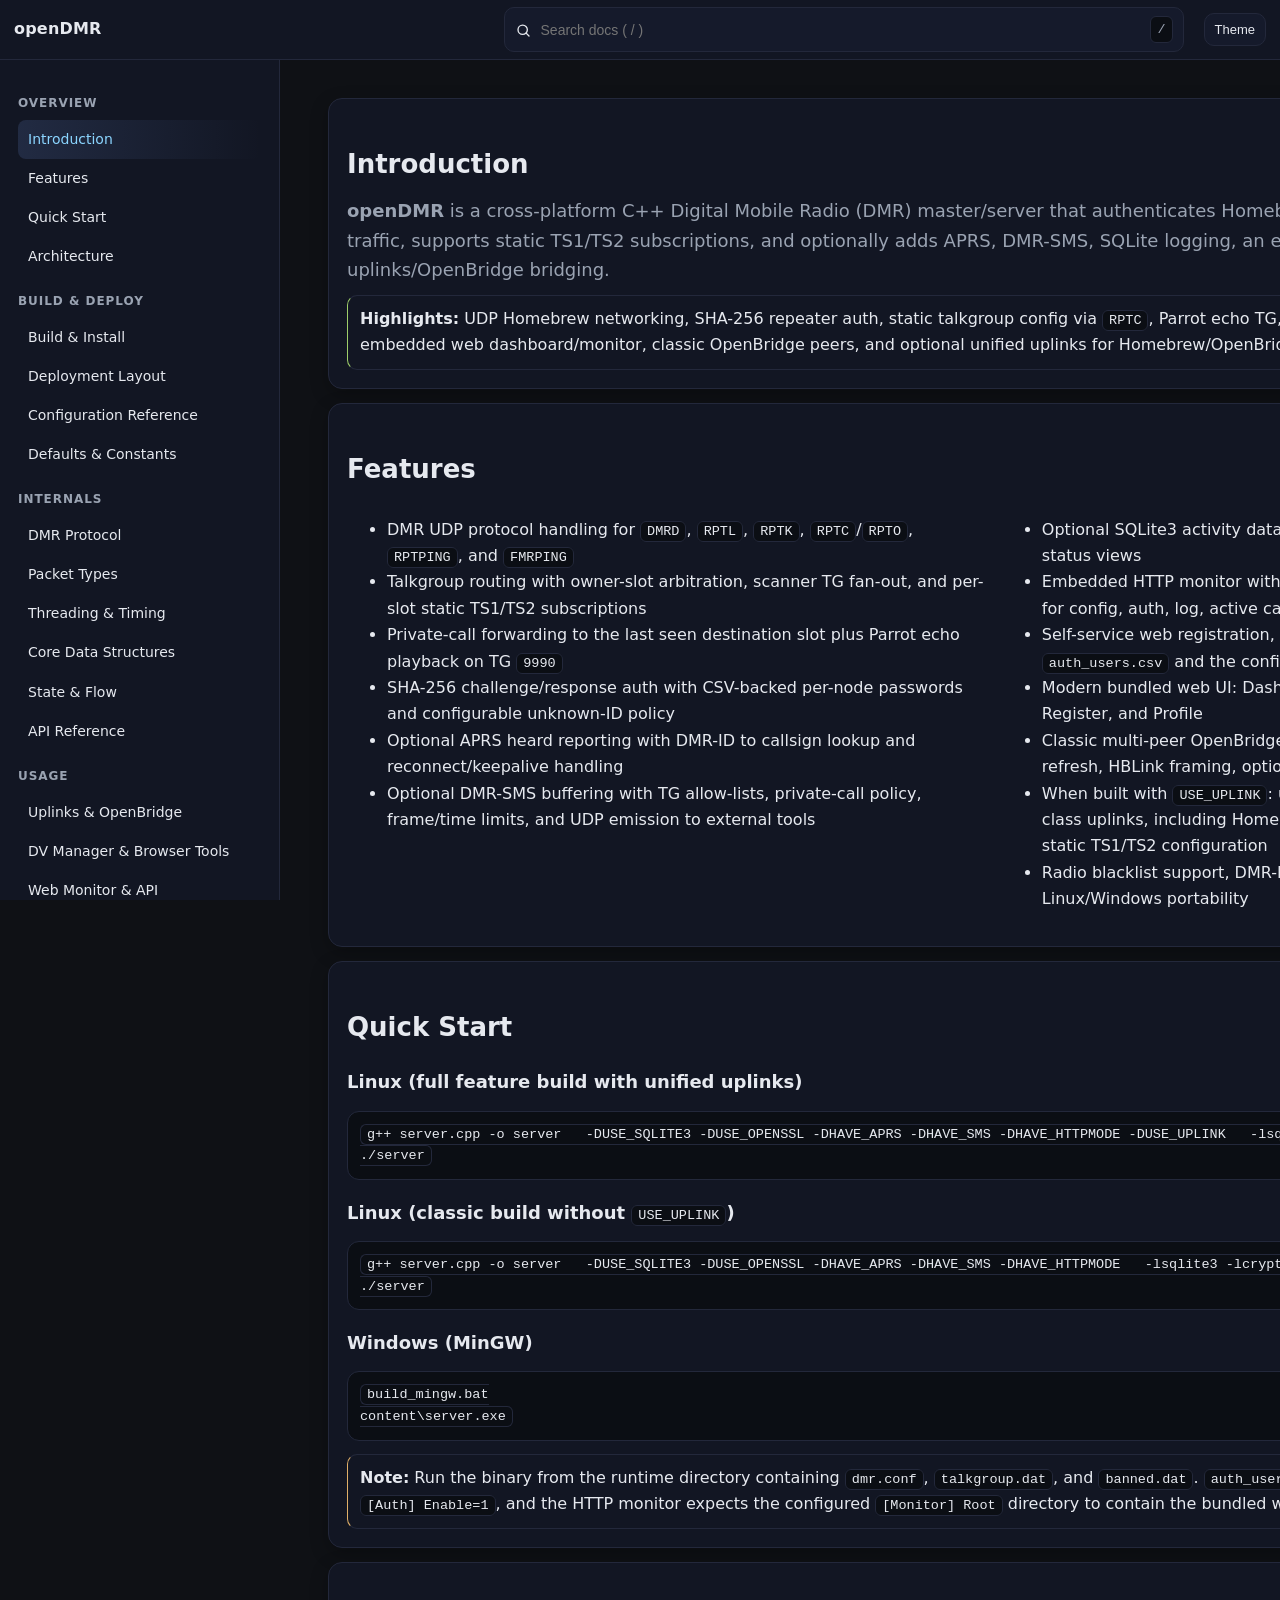
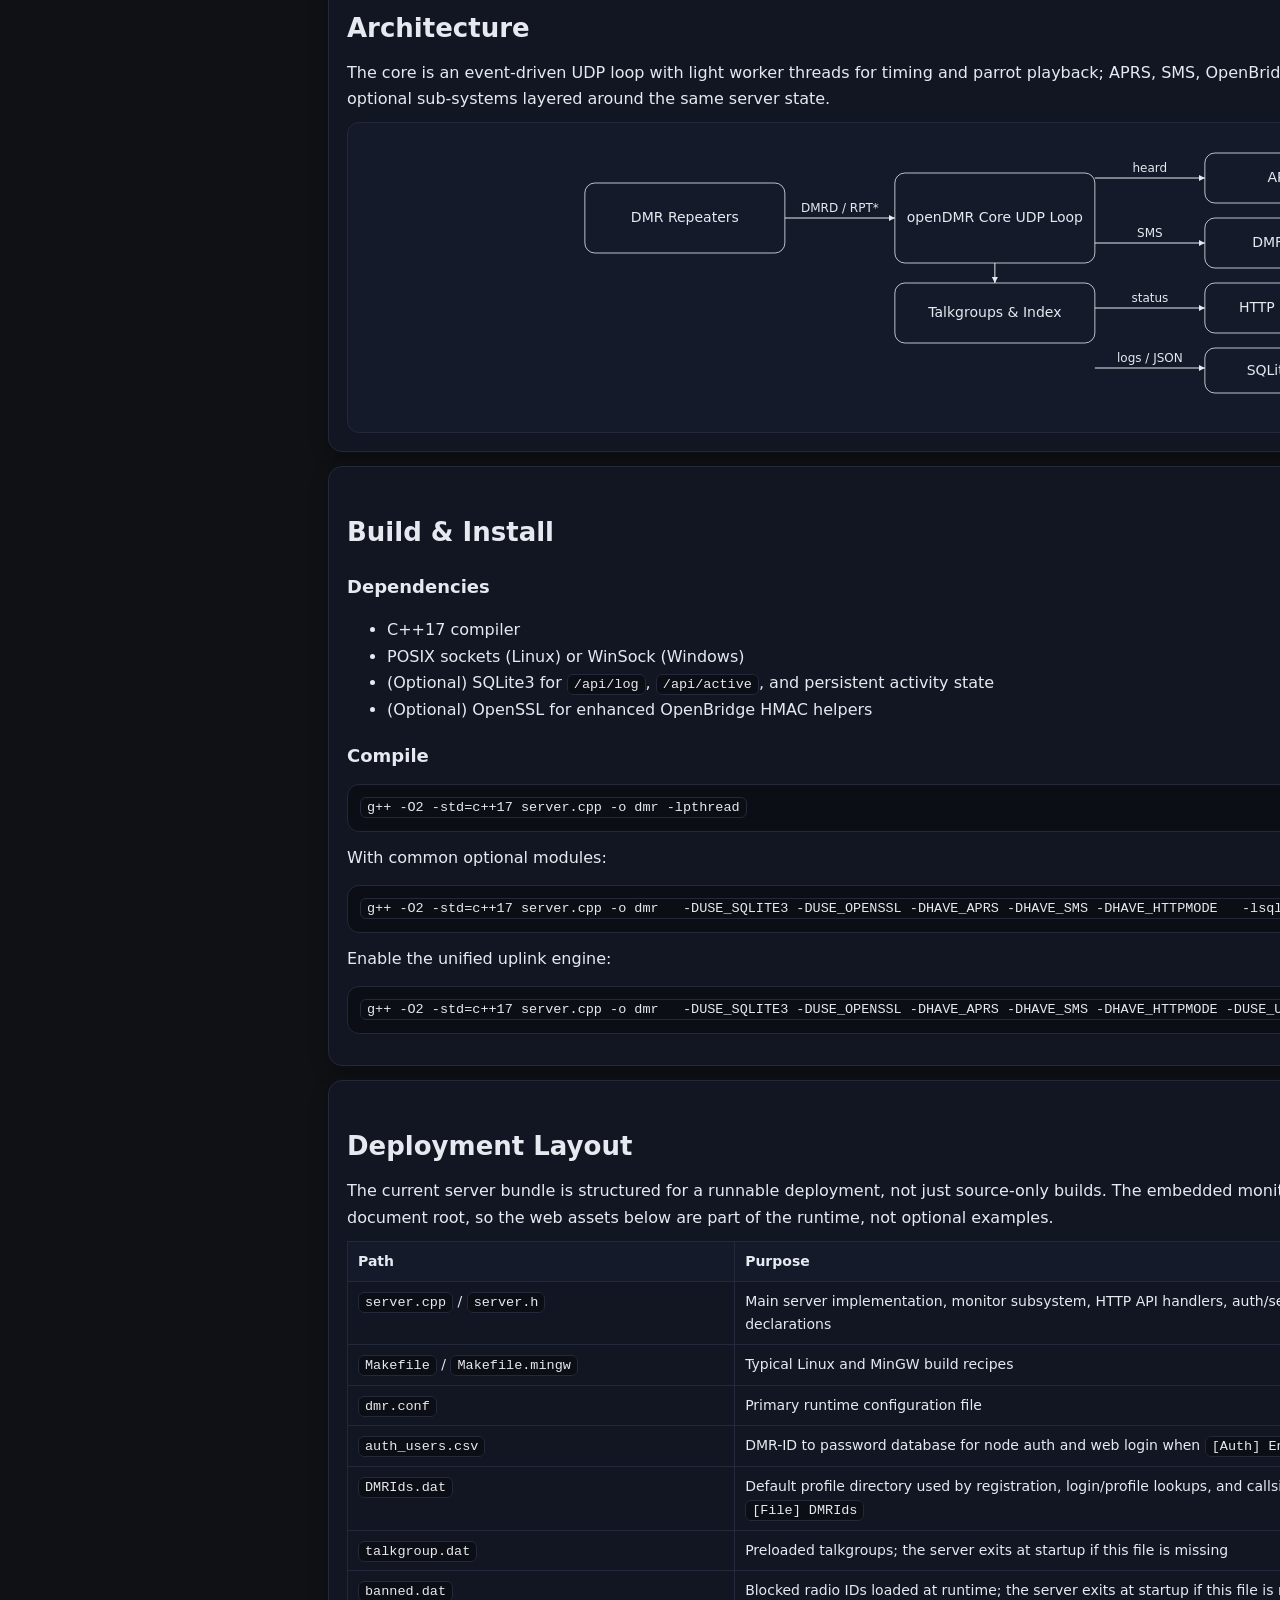
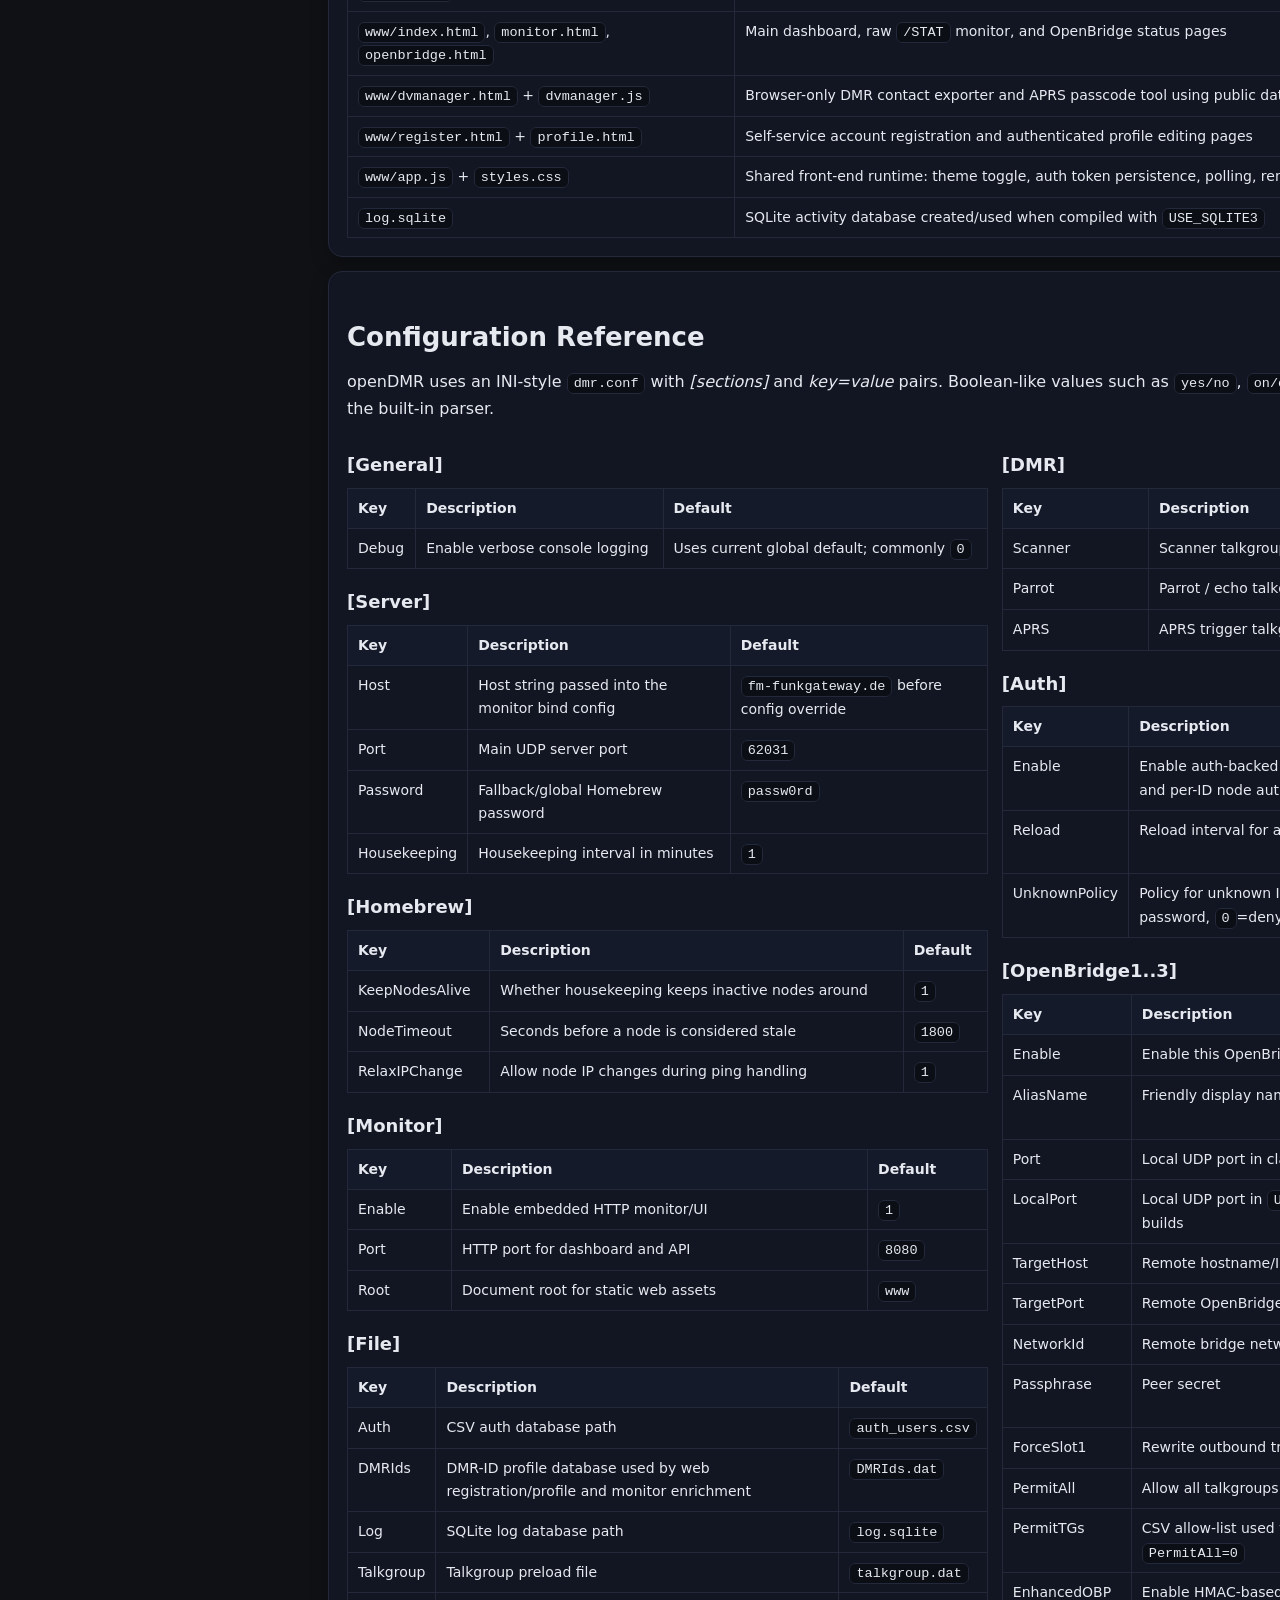
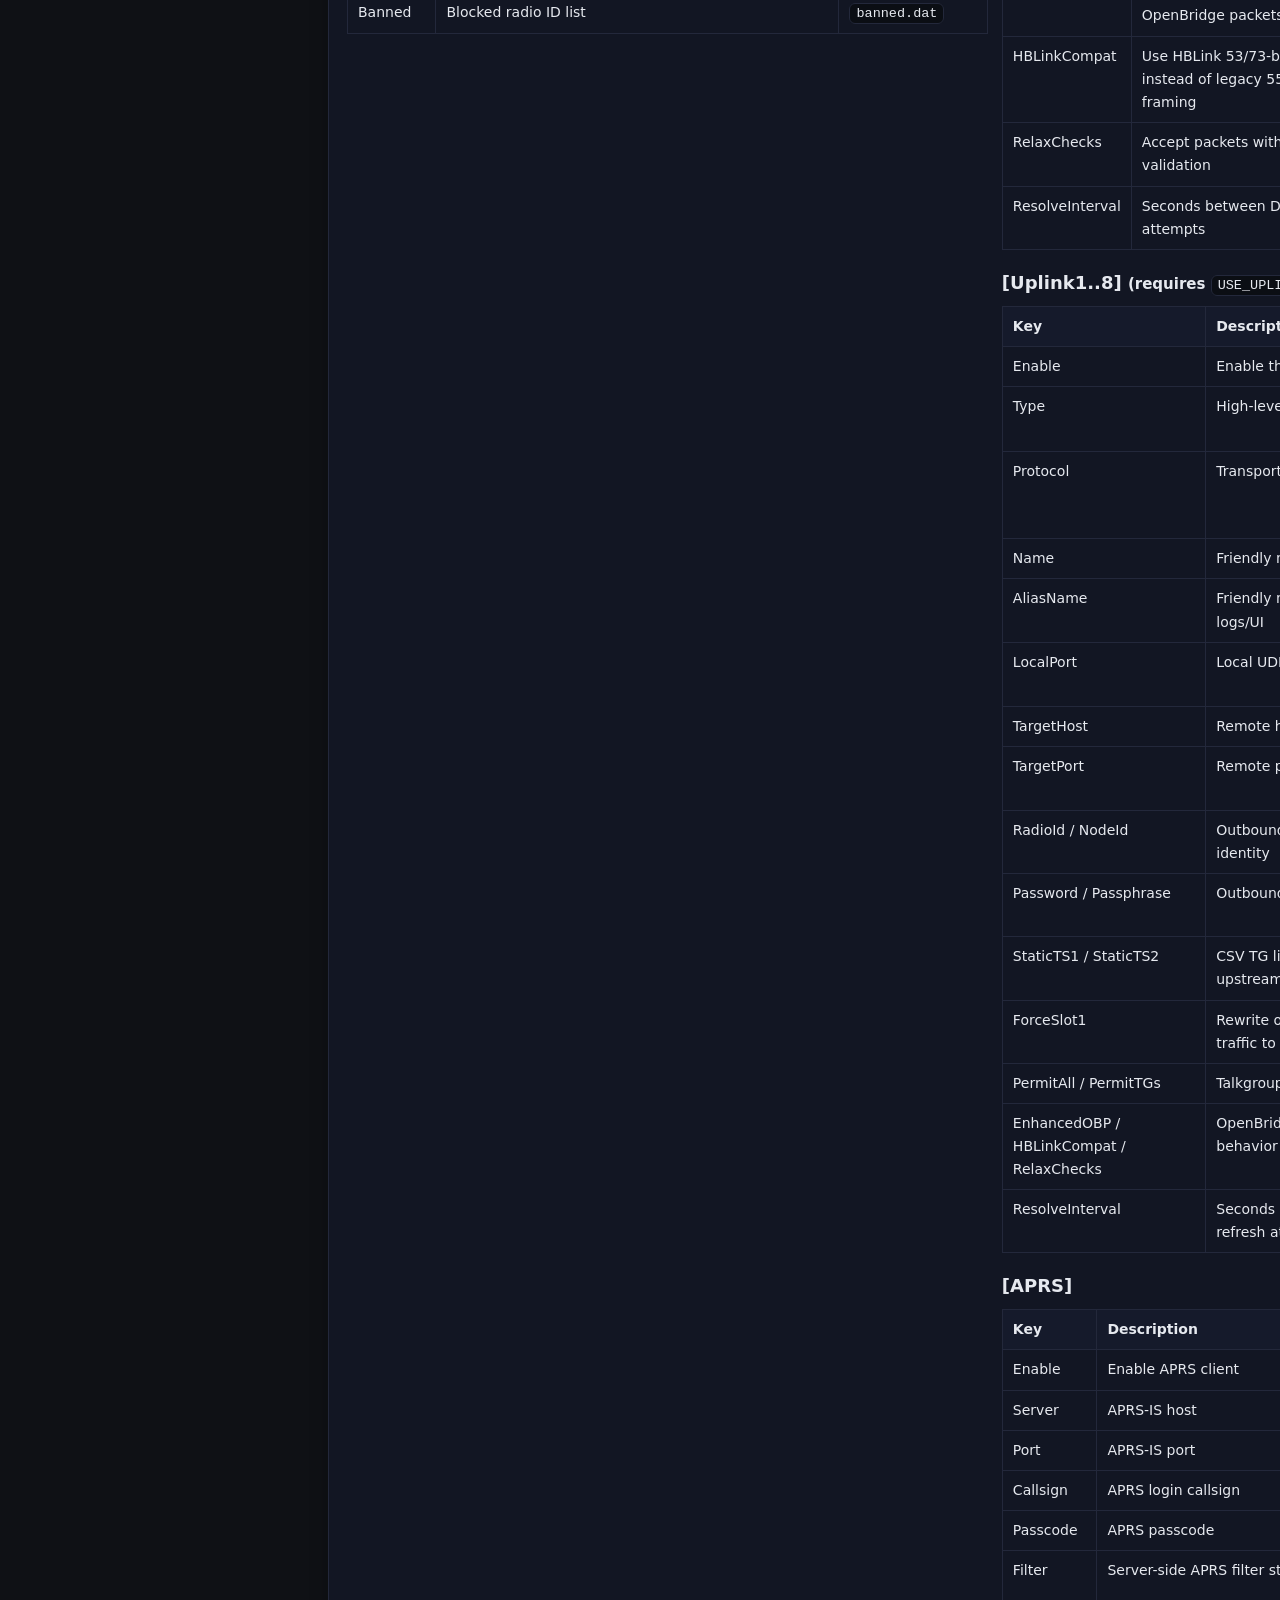
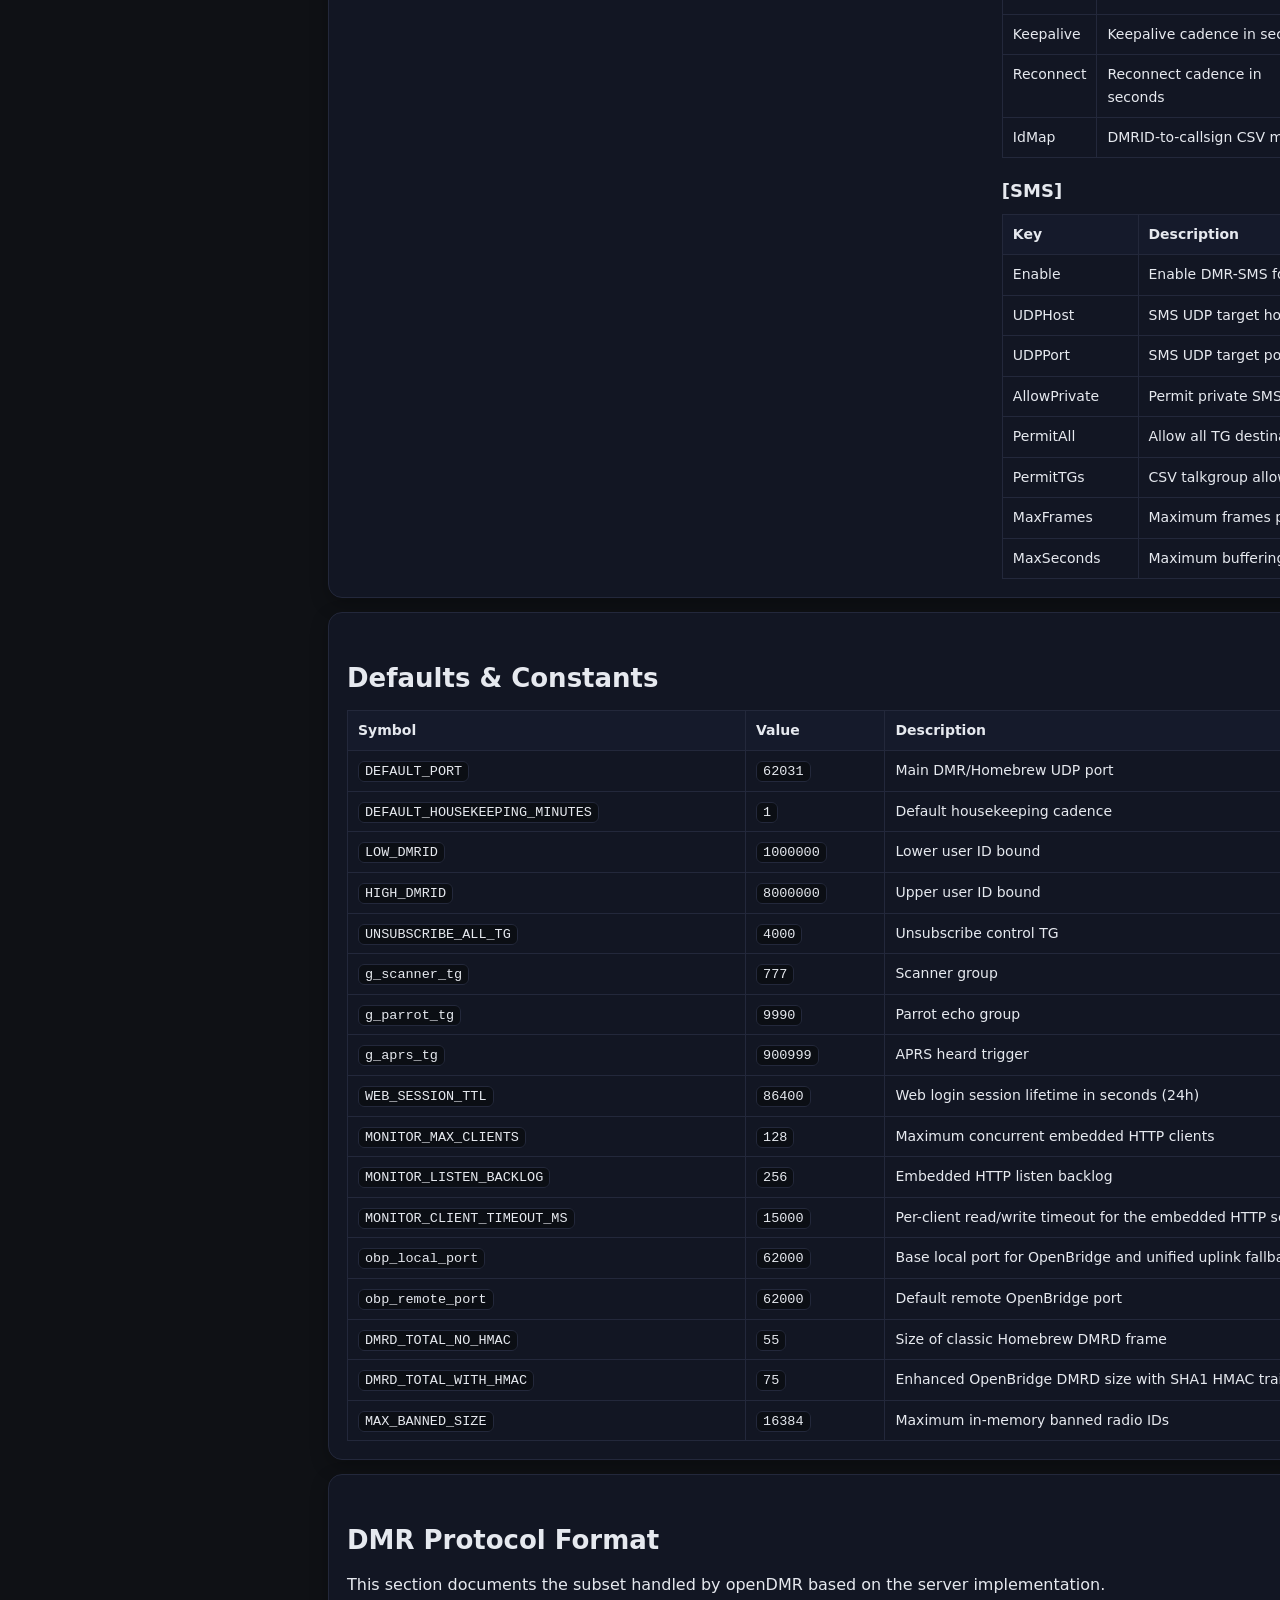
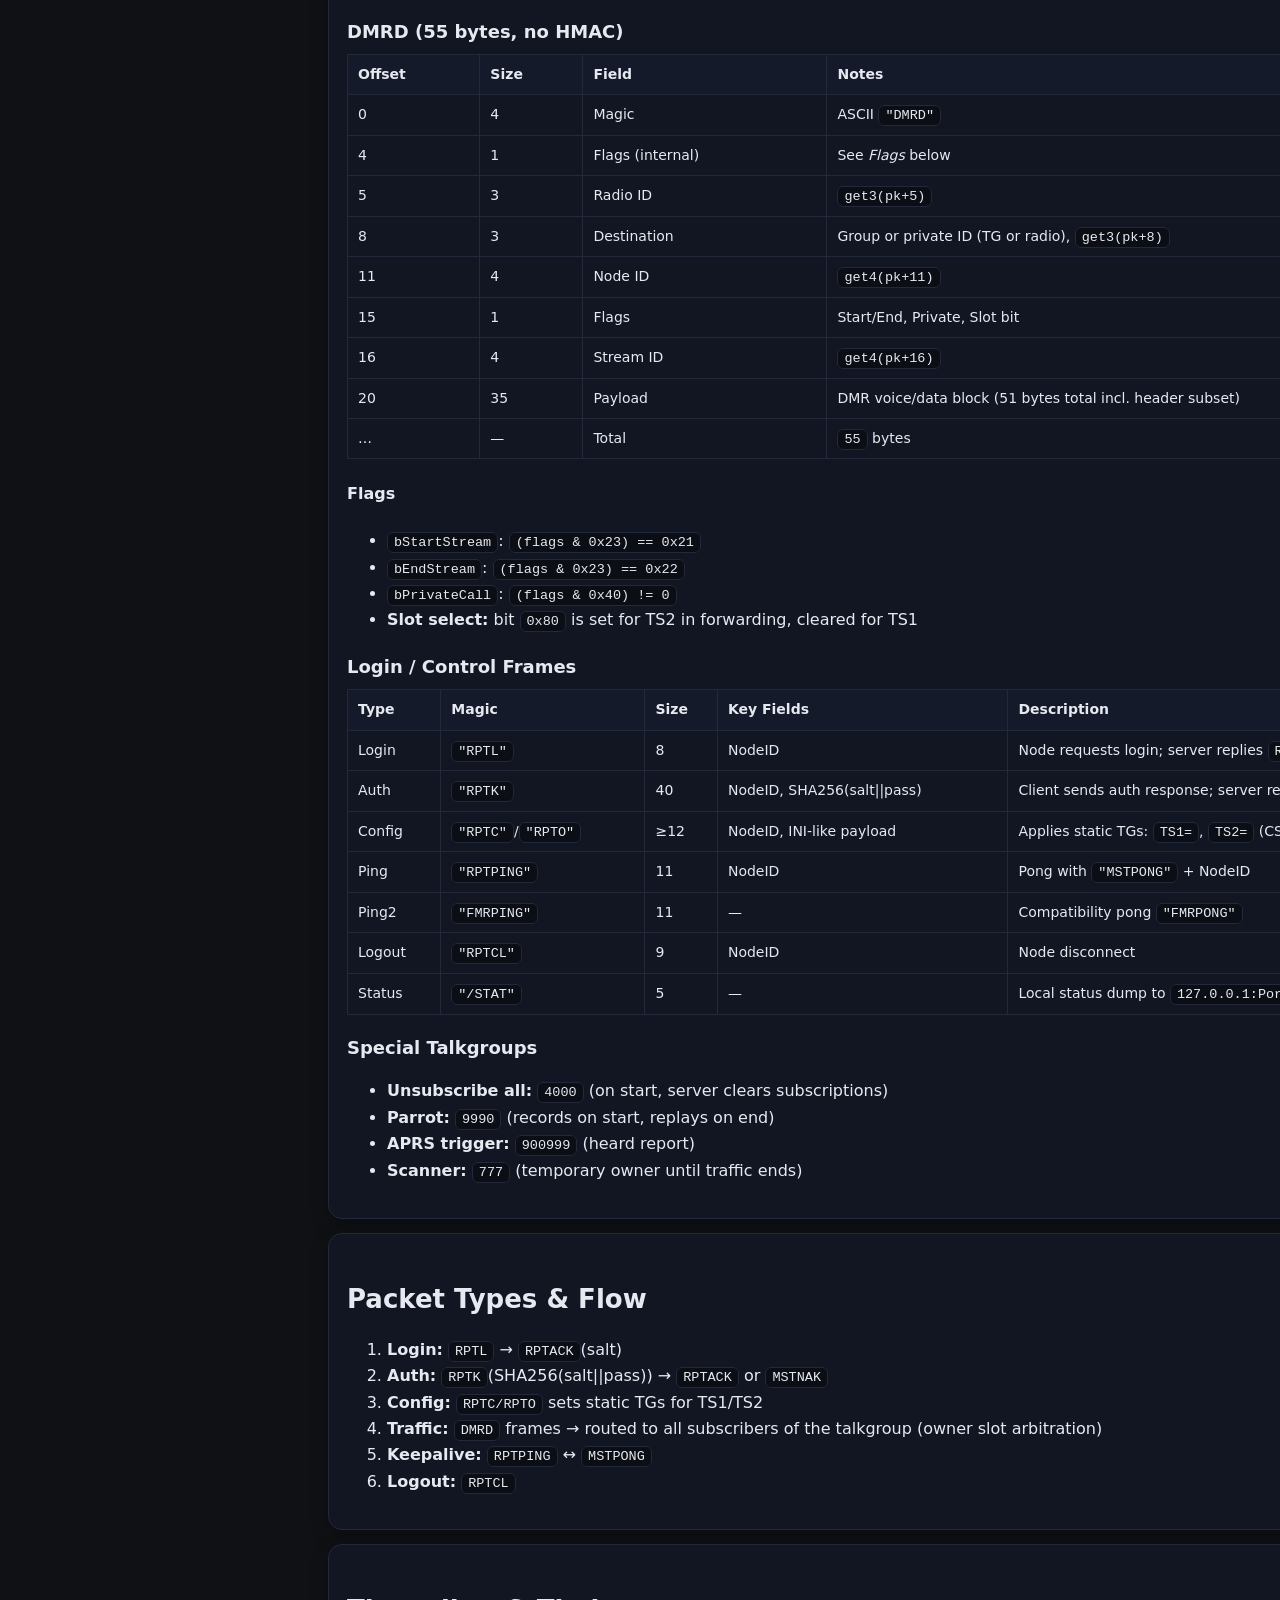
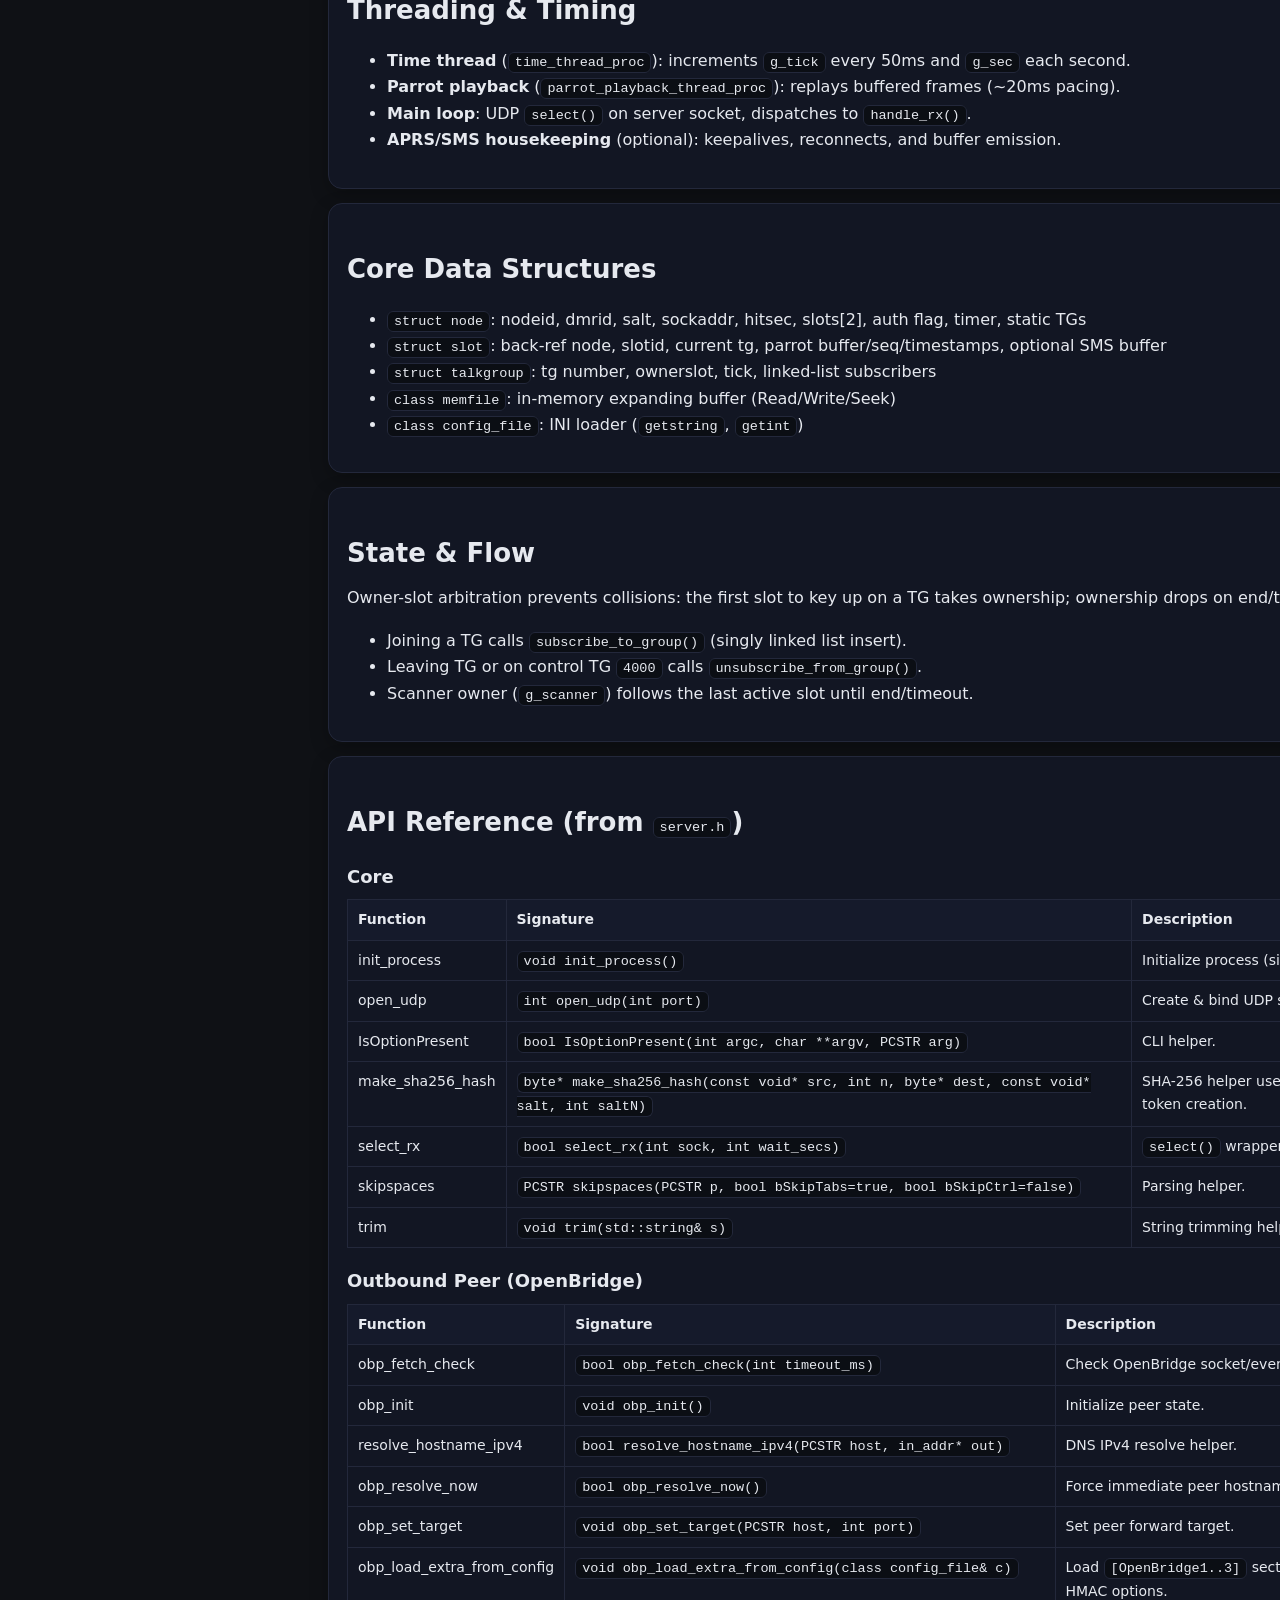
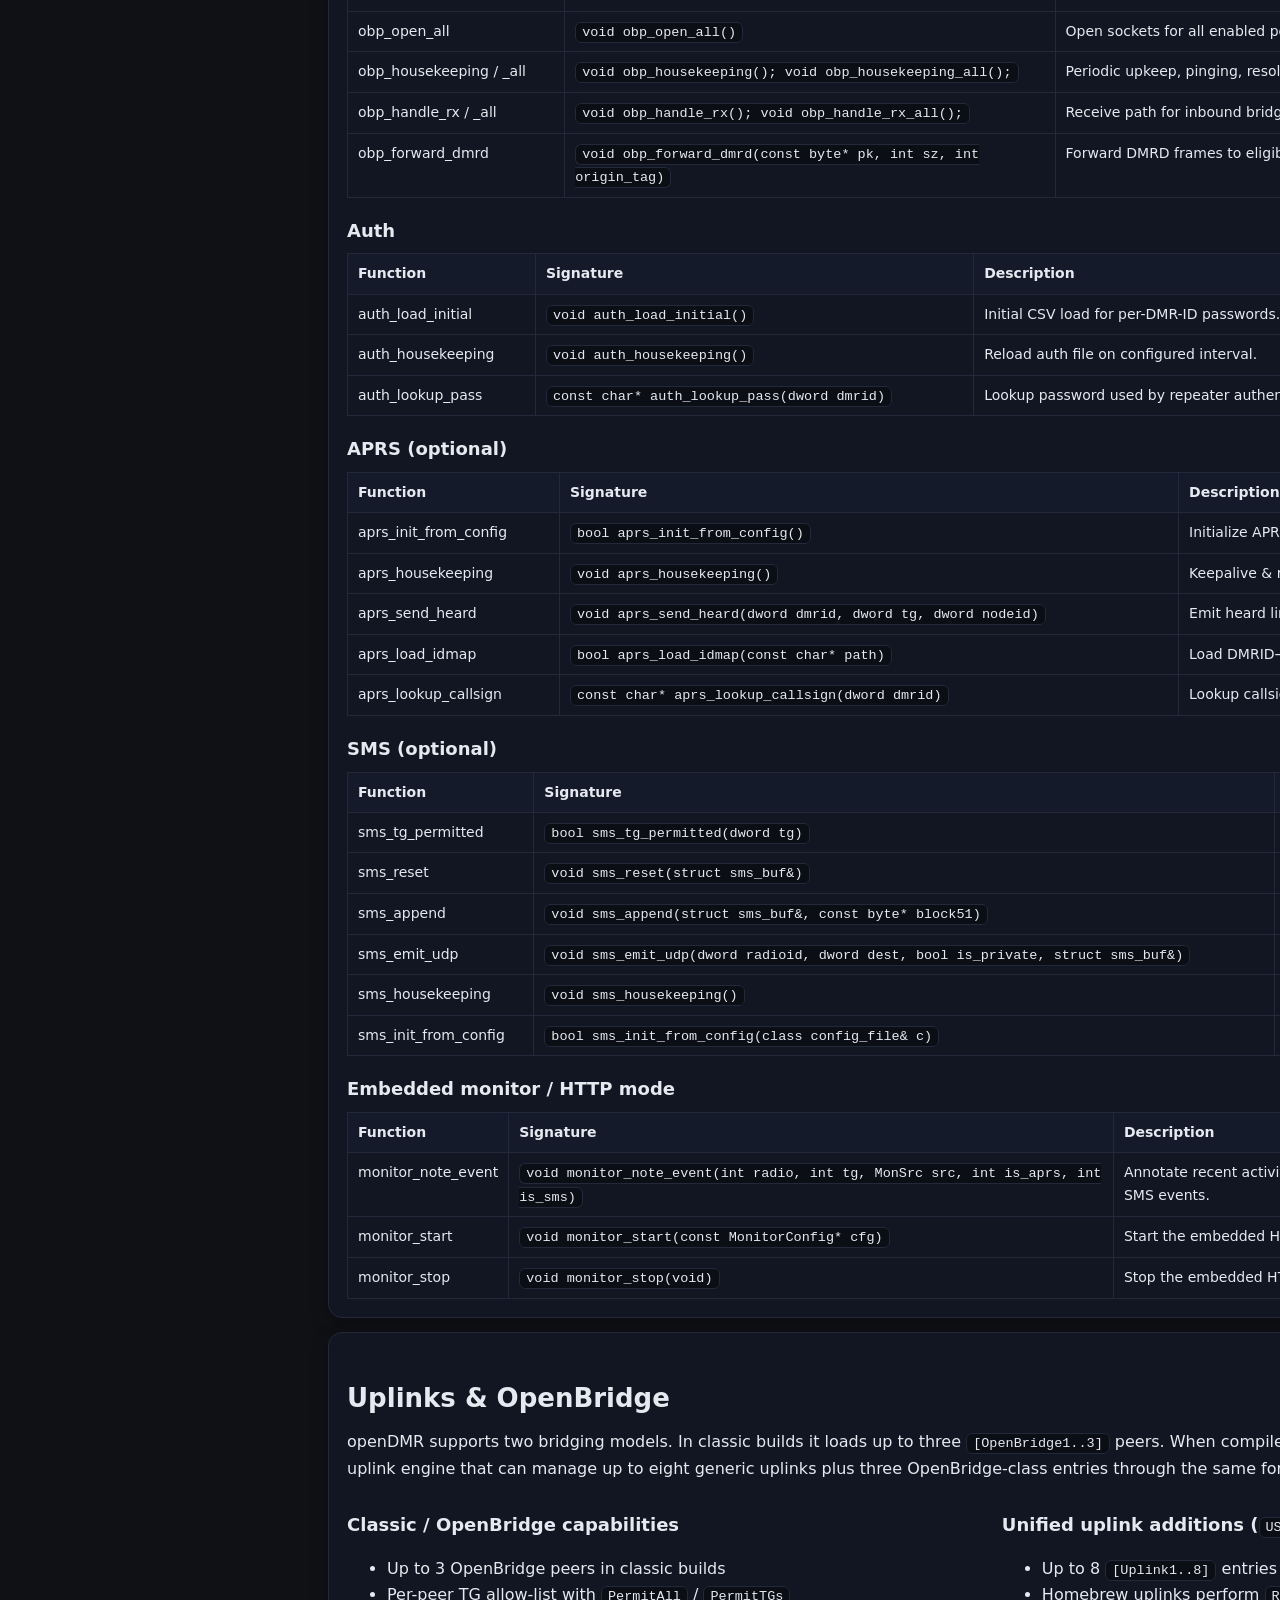
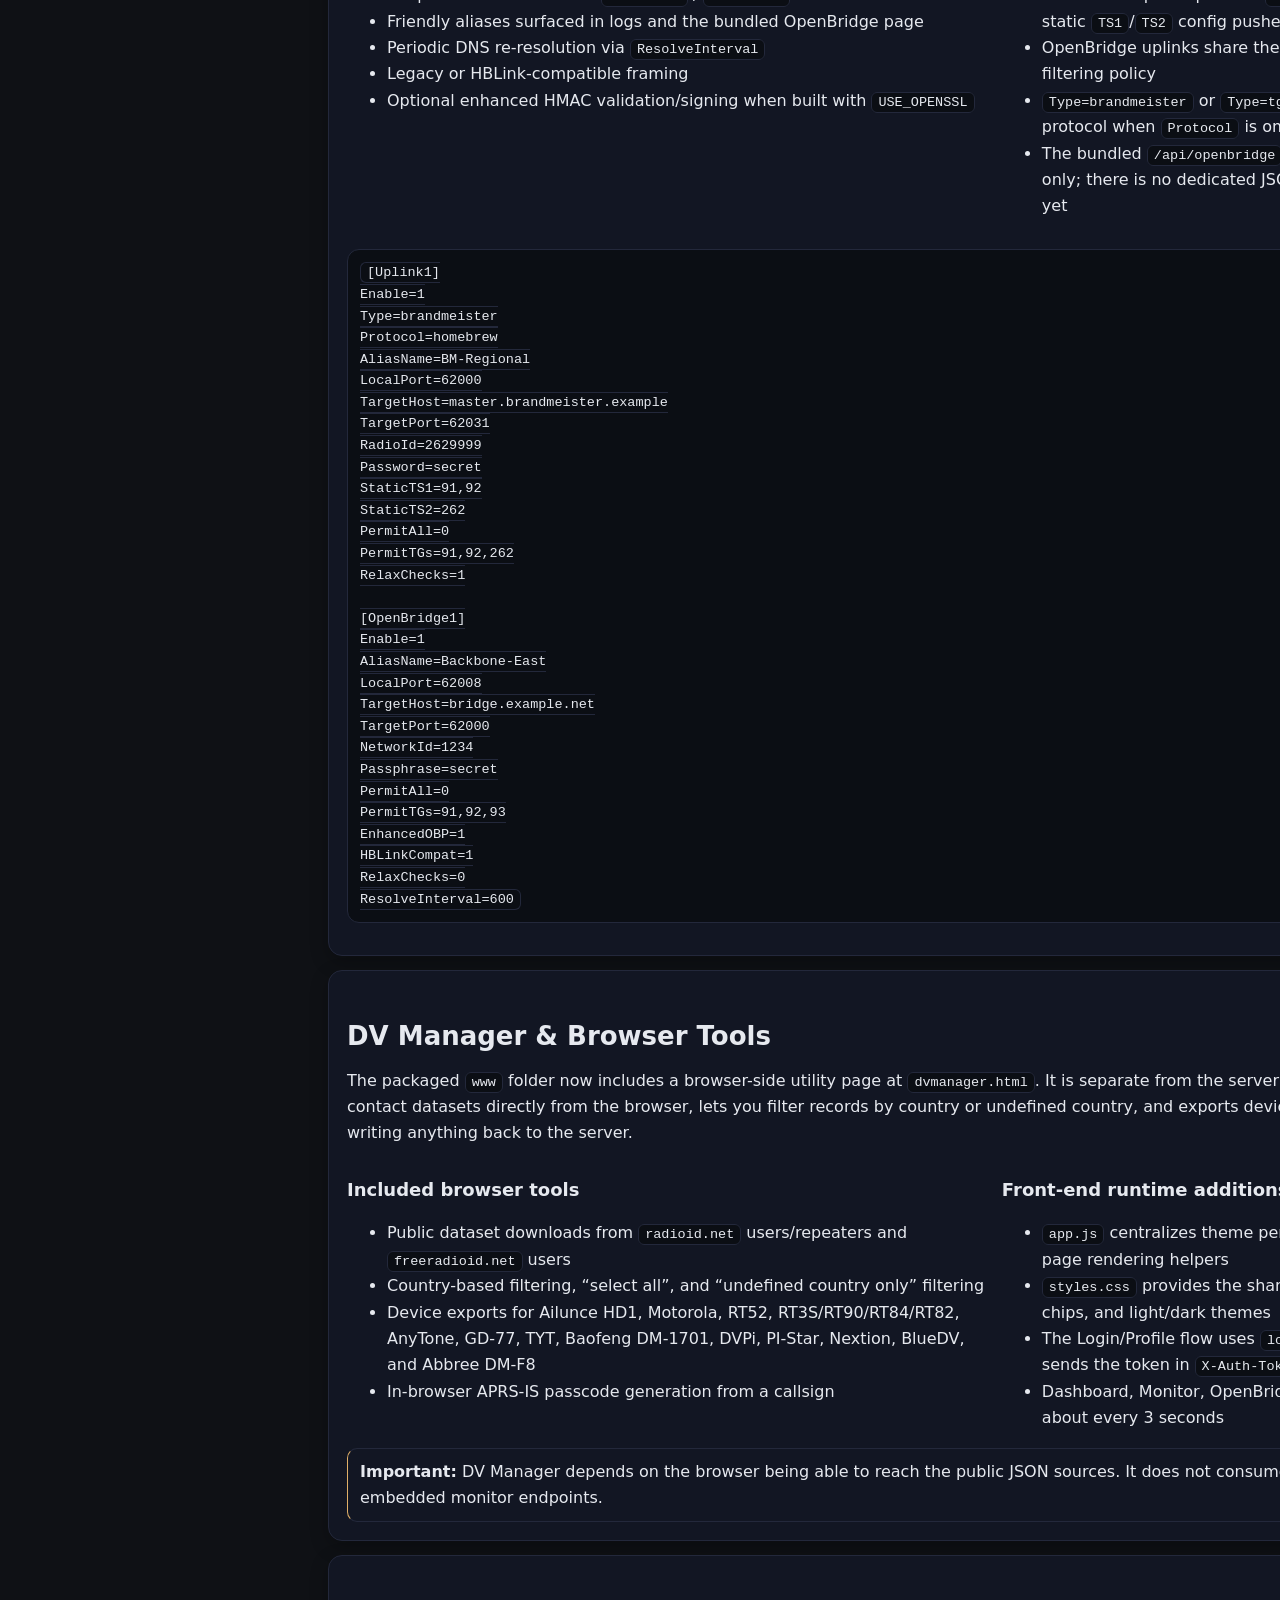
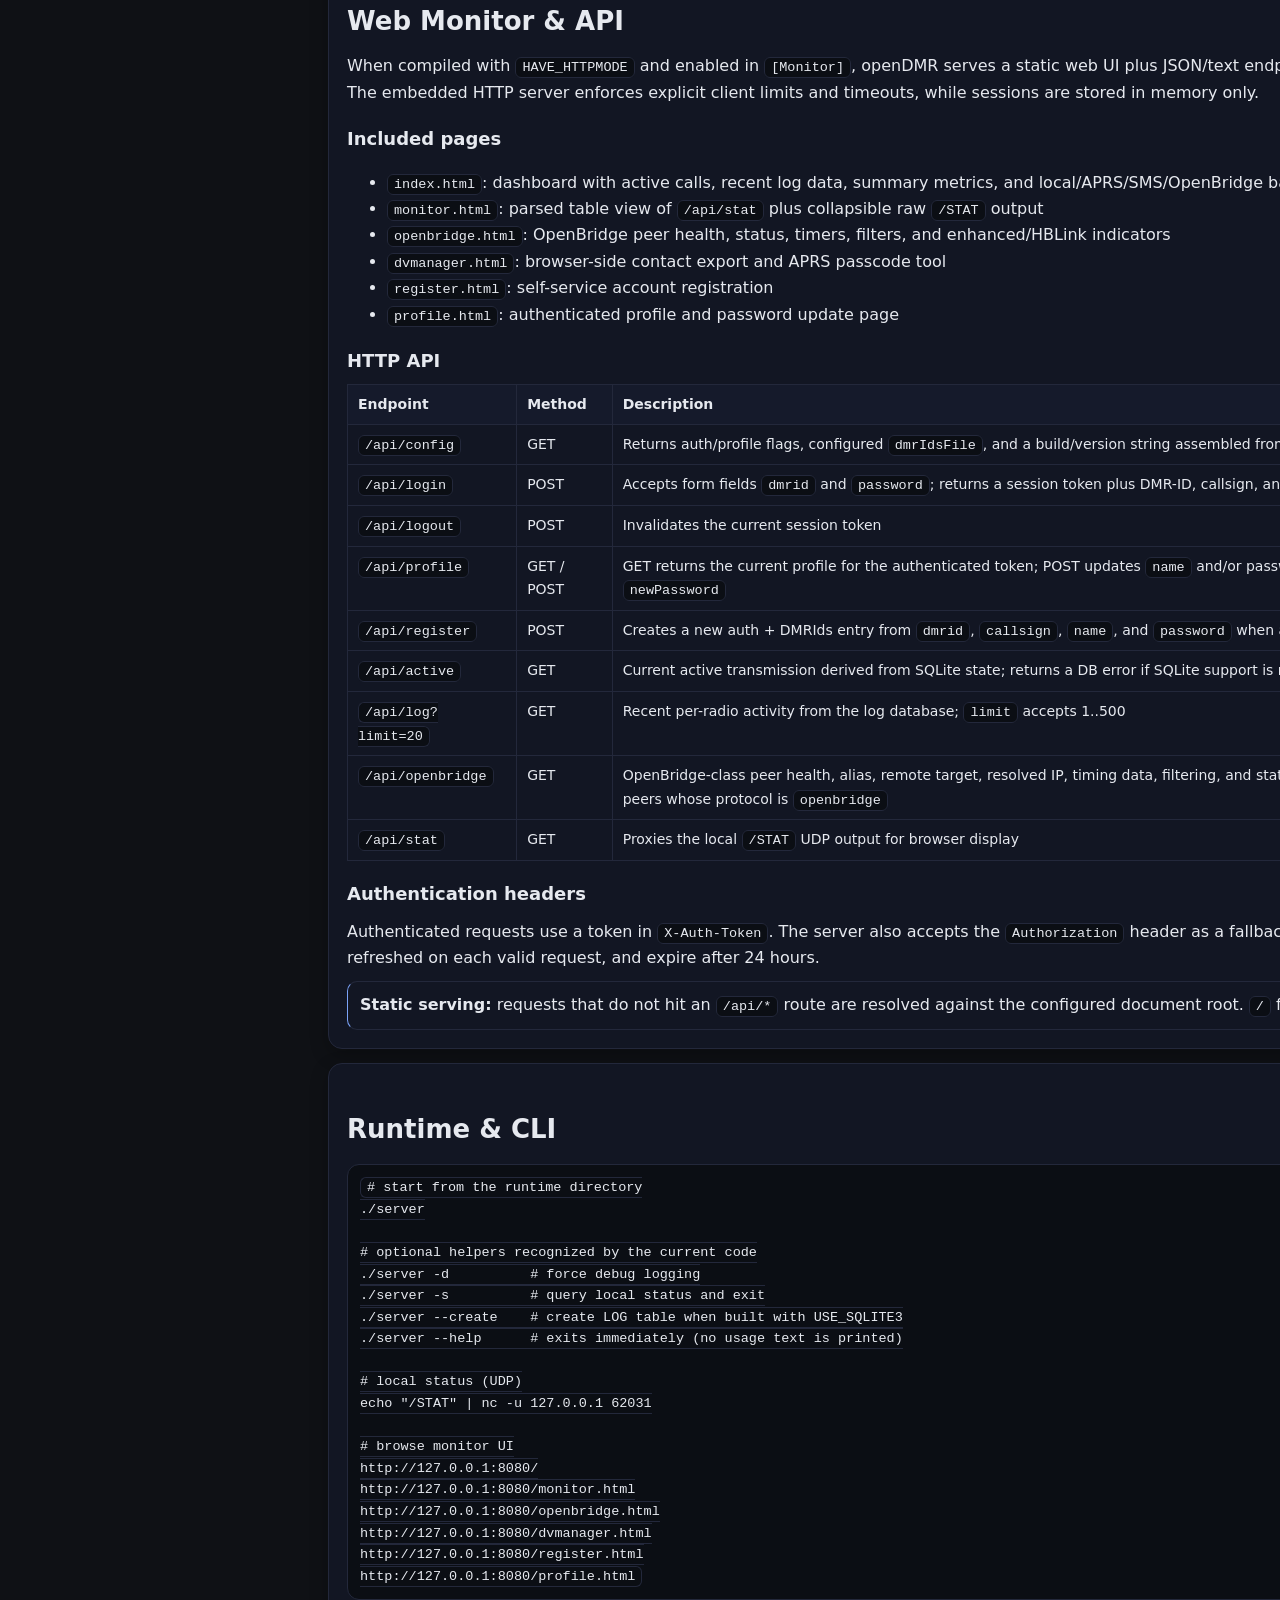
==== commit 7fbbafd3: "Add files via upload" ====
--- a/readme.html
+++ b/readme.html
@@ -5,7 +5,7 @@
 <meta charset="utf-8"/>
 <meta content="width=device-width, initial-scale=1.0" name="viewport"/>
 <title>openDMR</title>
-<meta content="openDMR: a cross-platform C++ Digital Mobile Radio (DMR) network server with talkgroup routing, authentication, APRS, SMS, SQLite logging, embedded HTTP monitoring, OpenBridge peers, and a modern multi-page web UI." name="description"/>
+<meta content="openDMR: a cross-platform C++ Digital Mobile Radio (DMR) network server with Homebrew node auth, static TS1/TS2 talkgroup routing, APRS, SMS, SQLite logging, embedded HTTP monitoring, and multi-peer OpenBridge or unified uplink support." name="description"/>
 <style>
     :root {
       --bg: #0f1115;
@@ -236,7 +236,7 @@
 </div>
 <div class="group">
 <h4>Usage</h4>
-<a href="#openbridge">OpenBridge</a>
+<a href="#openbridge">Uplinks &amp; OpenBridge</a>
 <a href="#dvmanager">DV Manager &amp; Browser Tools</a><a href="#webmon">Web Monitor &amp; API</a>
 <a href="#runtime">Runtime &amp; CLI</a>
 <a href="#logging">Logging</a>
@@ -256,50 +256,50 @@
 <section class="card" id="intro">
 <h2>Introduction</h2>
 <p class="lead">
-<strong>openDMR</strong> is a cross-platform C++ Digital Mobile Radio (DMR) master/server that links repeaters,
-          routes talkgroups, authenticates nodes, and optionally integrates APRS, DMR-SMS, and SQLite logging.
-          It is built around a compact core with a focus on performance and clarity.
+<strong>openDMR</strong> is a cross-platform C++ Digital Mobile Radio (DMR) master/server that authenticates Homebrew nodes,
+          routes group and private traffic, supports static TS1/TS2 subscriptions, and optionally adds APRS, DMR-SMS,
+          SQLite logging, an embedded HTTP UI, and multi-peer uplinks/OpenBridge bridging.
         </p>
-<div class="callout ok"><strong>Highlights:</strong> UDP networking, SHA-256 authentication, Parrot echo TG, APRS/SMS modules, SQLite logging, embedded web dashboard/monitor, OpenBridge peers, Linux/Windows support.</div>
+<div class="callout ok"><strong>Highlights:</strong> UDP Homebrew networking, SHA-256 repeater auth, static talkgroup config via <code>RPTC</code>, Parrot echo TG, APRS/SMS modules, SQLite logging, embedded web dashboard/monitor, classic OpenBridge peers, and optional unified uplinks for Homebrew/OpenBridge backbones.</div>
 </section>
 <section class="card" id="features">
 <h2>Features</h2>
 <div class="grid">
 <div class="col-6">
 <ul>
-<li>DMR UDP protocol handling (<code>DMRD</code>, <code>RPTL</code>, <code>RPTK</code>, <code>RPTC</code>, heartbeats)</li>
-<li>Talkgroup management with owner-slot arbitration, dynamic creation, static TS1/TS2 mappings, and scanner TG fan-out</li>
-<li>Parrot TG (<code>9990</code>) recording and playback</li>
-<li>SHA-256 challenge/response auth for repeaters plus per-user CSV password policy</li>
-<li>Optional APRS: heard reports to APRS-IS with DMR-ID to callsign map support</li>
-<li>Optional DMR-SMS: frame buffering, TG filtering, private-call policy, and UDP emission to external tools</li>
+<li>DMR UDP protocol handling for <code>DMRD</code>, <code>RPTL</code>, <code>RPTK</code>, <code>RPTC</code>/<code>RPTO</code>, <code>RPTPING</code>, and <code>FMRPING</code></li>
+<li>Talkgroup routing with owner-slot arbitration, scanner TG fan-out, and per-slot static TS1/TS2 subscriptions</li>
+<li>Private-call forwarding to the last seen destination slot plus Parrot echo playback on TG <code>9990</code></li>
+<li>SHA-256 challenge/response auth with CSV-backed per-node passwords and configurable unknown-ID policy</li>
+<li>Optional APRS heard reporting with DMR-ID to callsign lookup and reconnect/keepalive handling</li>
+<li>Optional DMR-SMS buffering with TG allow-lists, private-call policy, frame/time limits, and UDP emission to external tools</li>
 </ul>
 </div>
 <div class="col-6">
 <ul>
-<li>Optional SQLite3: activity, active-call, online, and recent PTT log views</li>
-<li>Embedded HTTP monitor with static file serving, JSON endpoints, raw <code>/STAT</code> proxying, and monitor event tagging</li>
-<li>Self-service web registration, login, logout, session refresh, and profile updates backed by <code>auth_users.csv</code> and <code>DMRIds.dat</code></li>
-<li>Modern multi-page web UI: Dashboard, Monitor, OpenBridge, DV Manager, Register, and Profile</li>
-<li>Client-side DV Manager that downloads public radio databases, filters by country, exports device-specific contact files, and generates APRS passcodes in-browser</li>
-<li>Up to 3 OpenBridge peers with TG filters, aliasing, DNS refresh, HBLink framing option, relaxed checks, and optional enhanced HMAC</li>
-<li>Radio blacklist support, DMRIds name/callsign lookup, bundled INI parser, and Linux/Windows portability</li>
+<li>Optional SQLite3 activity database with recent log, active-call, and online status views</li>
+<li>Embedded HTTP monitor with static file serving plus JSON/text endpoints for config, auth, log, active calls, OpenBridge status, and raw <code>/STAT</code></li>
+<li>Self-service web registration, login, logout, and profile updates backed by <code>auth_users.csv</code> and the configured <code>DMRIds.dat</code> file</li>
+<li>Modern bundled web UI: Dashboard, Monitor, OpenBridge, DV Manager, Register, and Profile</li>
+<li>Classic multi-peer OpenBridge mode with up to 3 peers, TG filters, DNS refresh, HBLink framing, optional enhanced HMAC, and relaxed checks</li>
+<li>When built with <code>USE_UPLINK</code>: up to 8 generic uplinks plus 3 OpenBridge-class uplinks, including Homebrew login/auth/ping handling and upstream static TS1/TS2 configuration</li>
+<li>Radio blacklist support, DMR-ID profile lookups, bundled INI parsing, and Linux/Windows portability</li>
 </ul>
 </div>
 </div>
 </section>
 <section class="card" id="quickstart">
 <h2>Quick Start</h2>
-<h3>Linux (full feature build)</h3>
-<pre><span class="copy" data-copy="#qs1">Copy</span><code id="qs1">make
+<h3>Linux (full feature build with unified uplinks)</h3>
+<pre><span class="copy" data-copy="#qs1">Copy</span><code id="qs1">g++ server.cpp -o server   -DUSE_SQLITE3 -DUSE_OPENSSL -DHAVE_APRS -DHAVE_SMS -DHAVE_HTTPMODE -DUSE_UPLINK   -lsqlite3 -lcrypto -lssl -lpthread
 ./server</code></pre>
-<h3>Linux (manual compile)</h3>
+<h3>Linux (classic build without <code>USE_UPLINK</code>)</h3>
 <pre><span class="copy" data-copy="#qs2">Copy</span><code id="qs2">g++ server.cpp -o server   -DUSE_SQLITE3 -DUSE_OPENSSL -DHAVE_APRS -DHAVE_SMS -DHAVE_HTTPMODE   -lsqlite3 -lcrypto -lssl -lpthread
 ./server</code></pre>
 <h3>Windows (MinGW)</h3>
 <pre><span class="copy" data-copy="#qs3">Copy</span><code id="qs3">build_mingw.bat
 content\server.exe</code></pre>
-<div class="callout warn"><strong>Note:</strong> The current package ships a web UI under <code>content/www</code> and expects <code>dmr.conf</code>, <code>auth_users.csv</code>, <code>talkgroup.dat</code>, <code>banned.dat</code>, and optional <code>www/DMRIds.dat</code> in the runtime directory.</div>
+<div class="callout warn"><strong>Note:</strong> Run the binary from the runtime directory containing <code>dmr.conf</code>, <code>talkgroup.dat</code>, and <code>banned.dat</code>. <code>auth_users.csv</code> and <code>DMRIds.dat</code> are required when <code>[Auth] Enable=1</code>, and the HTTP monitor expects the configured <code>[Monitor] Root</code> directory to contain the bundled web assets.</div>
 </section>
 <section class="card" id="diagram">
 <h2>Architecture</h2>
@@ -314,65 +314,64 @@
 <ul>
 <li>C++17 compiler</li>
 <li>POSIX sockets (Linux) or WinSock (Windows)</li>
-<li>(Optional) SQLite3</li>
-<li>(Optional) OpenSSL (if you wire HMAC helpers)</li>
+<li>(Optional) SQLite3 for <code>/api/log</code>, <code>/api/active</code>, and persistent activity state</li>
+<li>(Optional) OpenSSL for enhanced OpenBridge HMAC helpers</li>
 </ul>
 <h3>Compile</h3>
 <pre><code>g++ -O2 -std=c++17 server.cpp -o dmr -lpthread</code></pre>
-<p>With optional modules:</p>
-<pre><code>g++ -O2 -std=c++17 server.cpp -o dmr -DUSE_SQLITE3 -DHAVE_APRS -DHAVE_SMS -lsqlite3 -lpthread</code></pre>
-</section>
-
+<p>With common optional modules:</p>
+<pre><code>g++ -O2 -std=c++17 server.cpp -o dmr   -DUSE_SQLITE3 -DUSE_OPENSSL -DHAVE_APRS -DHAVE_SMS -DHAVE_HTTPMODE   -lsqlite3 -lcrypto -lssl -lpthread</code></pre>
+<p>Enable the unified uplink engine:</p>
+<pre><code>g++ -O2 -std=c++17 server.cpp -o dmr   -DUSE_SQLITE3 -DUSE_OPENSSL -DHAVE_APRS -DHAVE_SMS -DHAVE_HTTPMODE -DUSE_UPLINK   -lsqlite3 -lcrypto -lssl -lpthread</code></pre>
+</section>
 <section class="card" id="deploy">
 <h2>Deployment Layout</h2>
 <p>The current server bundle is structured for a runnable deployment, not just source-only builds. The embedded monitor serves files directly from the configured document root, so the web assets below are part of the runtime, not optional examples.</p>
 <table>
 <tr><th>Path</th><th>Purpose</th></tr>
-<tr><td><code>server.cpp</code> / <code>server.h</code></td><td>Main server implementation, monitor subsystem, HTTP API handlers, auth/session helpers, and declarations</td></tr>
-<tr><td><code>Makefile</code> / <code>Makefile.mingw</code></td><td>Linux and MinGW build recipes with SQLite, OpenSSL, APRS, SMS, and HTTP monitor enabled</td></tr>
-<tr><td><code>content/dmr.conf</code></td><td>Primary runtime configuration file</td></tr>
-<tr><td><code>content/auth_users.csv</code></td><td>DMR-ID to password database for repeater auth and web login</td></tr>
-<tr><td><code>content/www/DMRIds.dat</code></td><td>Profile directory used by registration, login/profile lookups, and callsign/name enrichment in monitor/log JSON</td></tr>
-<tr><td><code>content/talkgroup.dat</code></td><td>Talkgroup definitions / labels used by the server UI and status output</td></tr>
-<tr><td><code>content/banned.dat</code></td><td>Blocked radio IDs loaded at runtime</td></tr>
-<tr><td><code>content/www/index.html</code>, <code>monitor.html</code>, <code>openbridge.html</code></td><td>Main dashboard, raw /STAT monitor, and OpenBridge health pages</td></tr>
-<tr><td><code>content/www/dvmanager.html</code> + <code>dvmanager.js</code></td><td>Browser-only DMR contact exporter and APRS passcode tool using public datasets</td></tr>
-<tr><td><code>content/www/register.html</code> + <code>profile.html</code></td><td>Self-service account registration and authenticated profile editing pages</td></tr>
-<tr><td><code>content/www/app.js</code> + <code>styles.css</code></td><td>Shared front-end runtime: theme toggle, auth token persistence, polling, rendering helpers, and unified styling</td></tr>
-<tr><td><code>content/log.sqlite</code></td><td>SQLite activity database created/used when compiled with <code>USE_SQLITE3</code></td></tr>
-<tr><td><code>content/server.exe</code></td><td>Prebuilt Windows binary with companion DLLs in the same folder</td></tr>
-</table>
-<div class="callout"><strong>Runtime note:</strong> the sample config points <code>[Monitor] Root</code> to <code>www</code> and <code>[File] DMRIds</code> to <code>www/DMRIds.dat</code>, so a packaged Windows/Linux runtime typically starts from inside the <code>content/</code> directory.</div>
+<tr><td><code>server.cpp</code> / <code>server.h</code></td><td>Main server implementation, monitor subsystem, HTTP API handlers, auth/session helpers, uplink/OpenBridge logic, and declarations</td></tr>
+<tr><td><code>Makefile</code> / <code>Makefile.mingw</code></td><td>Typical Linux and MinGW build recipes</td></tr>
+<tr><td><code>dmr.conf</code></td><td>Primary runtime configuration file</td></tr>
+<tr><td><code>auth_users.csv</code></td><td>DMR-ID to password database for node auth and web login when <code>[Auth] Enable=1</code></td></tr>
+<tr><td><code>DMRIds.dat</code></td><td>Default profile directory used by registration, login/profile lookups, and callsign/name enrichment; path is configurable via <code>[File] DMRIds</code></td></tr>
+<tr><td><code>talkgroup.dat</code></td><td>Preloaded talkgroups; the server exits at startup if this file is missing</td></tr>
+<tr><td><code>banned.dat</code></td><td>Blocked radio IDs loaded at runtime; the server exits at startup if this file is missing</td></tr>
+<tr><td><code>www/index.html</code>, <code>monitor.html</code>, <code>openbridge.html</code></td><td>Main dashboard, raw <code>/STAT</code> monitor, and OpenBridge status pages</td></tr>
+<tr><td><code>www/dvmanager.html</code> + <code>dvmanager.js</code></td><td>Browser-only DMR contact exporter and APRS passcode tool using public datasets</td></tr>
+<tr><td><code>www/register.html</code> + <code>profile.html</code></td><td>Self-service account registration and authenticated profile editing pages</td></tr>
+<tr><td><code>www/app.js</code> + <code>styles.css</code></td><td>Shared front-end runtime: theme toggle, auth token persistence, polling, rendering helpers, and unified styling</td></tr>
+<tr><td><code>log.sqlite</code></td><td>SQLite activity database created/used when compiled with <code>USE_SQLITE3</code></td></tr>
+</table>
 </section>
 <section class="card" id="config">
 <h2>Configuration Reference</h2>
-<p>openDMR uses an INI-style <code>dmr.conf</code> with <em>[sections]</em> and <em>key=value</em> pairs. Current packaged defaults come from <code>content/dmr.conf</code>.</p>
+<p>openDMR uses an INI-style <code>dmr.conf</code> with <em>[sections]</em> and <em>key=value</em> pairs. Boolean-like values such as <code>yes/no</code>, <code>on/off</code>, and <code>enable/disable</code> are normalized by the built-in parser.</p>
 <div class="grid">
 <div class="col-6">
 <h3>[General]</h3>
 <table>
 <tr><th>Key</th><th>Description</th><th>Default</th></tr>
-<tr><td>Debug</td><td>Enable verbose console logging</td><td><code>1</code> in sample config</td></tr>
+<tr><td>Debug</td><td>Enable verbose console logging</td><td>Uses current global default; commonly <code>0</code></td></tr>
 </table>
 <h3>[Server]</h3>
 <table>
 <tr><th>Key</th><th>Description</th><th>Default</th></tr>
-<tr><td>Host</td><td>Bind / advertised host string used by the server</td><td><code>0.0.0.0</code> in sample config</td></tr>
+<tr><td>Host</td><td>Host string passed into the monitor bind config</td><td><code>fm-funkgateway.de</code> before config override</td></tr>
 <tr><td>Port</td><td>Main UDP server port</td><td><code>62031</code></td></tr>
-<tr><td>Password</td><td>Global network password</td><td><code>passw0rd</code> in sample config</td></tr>
+<tr><td>Password</td><td>Fallback/global Homebrew password</td><td><code>passw0rd</code></td></tr>
 <tr><td>Housekeeping</td><td>Housekeeping interval in minutes</td><td><code>1</code></td></tr>
 </table>
 <h3>[Homebrew]</h3>
 <table>
 <tr><th>Key</th><th>Description</th><th>Default</th></tr>
-<tr><td>KeepNodesAlive</td><td>Whether idle nodes are retained / refreshed</td><td><code>1</code></td></tr>
-<tr><td>NodeTimeout</td><td>Seconds before a node is considered stale</td><td><code>1800</code> in sample config</td></tr>
-<tr><td>RelaxIPChange</td><td>Allow node IP changes without hard rejection</td><td><code>1</code></td></tr>
+<tr><td>KeepNodesAlive</td><td>Whether housekeeping keeps inactive nodes around</td><td><code>1</code></td></tr>
+<tr><td>NodeTimeout</td><td>Seconds before a node is considered stale</td><td><code>1800</code></td></tr>
+<tr><td>RelaxIPChange</td><td>Allow node IP changes during ping handling</td><td><code>1</code></td></tr>
 </table>
 <h3>[Monitor]</h3>
 <table>
 <tr><th>Key</th><th>Description</th><th>Default</th></tr>
-<tr><td>Enable</td><td>Enable embedded HTTP monitor/UI</td><td><code>1</code> in sample config</td></tr>
+<tr><td>Enable</td><td>Enable embedded HTTP monitor/UI</td><td><code>1</code></td></tr>
 <tr><td>Port</td><td>HTTP port for dashboard and API</td><td><code>8080</code></td></tr>
 <tr><td>Root</td><td>Document root for static web assets</td><td><code>www</code></td></tr>
 </table>
@@ -380,9 +379,9 @@
 <table>
 <tr><th>Key</th><th>Description</th><th>Default</th></tr>
 <tr><td>Auth</td><td>CSV auth database path</td><td><code>auth_users.csv</code></td></tr>
-<tr><td>DMRIds</td><td>DMR-ID profile database used by web registration/profile</td><td><code>www/DMRIds.dat</code> in sample config</td></tr>
+<tr><td>DMRIds</td><td>DMR-ID profile database used by web registration/profile and monitor enrichment</td><td><code>DMRIds.dat</code></td></tr>
 <tr><td>Log</td><td>SQLite log database path</td><td><code>log.sqlite</code></td></tr>
-<tr><td>Talkgroup</td><td>Talkgroup list / alias file</td><td><code>talkgroup.dat</code></td></tr>
+<tr><td>Talkgroup</td><td>Talkgroup preload file</td><td><code>talkgroup.dat</code></td></tr>
 <tr><td>Banned</td><td>Blocked radio ID list</td><td><code>banned.dat</code></td></tr>
 </table>
 </div>
@@ -397,49 +396,70 @@
 <h3>[Auth]</h3>
 <table>
 <tr><th>Key</th><th>Description</th><th>Default</th></tr>
-<tr><td>Enable</td><td>Enable auth-backed login and node policy</td><td><code>1</code> in sample config</td></tr>
-<tr><td>Reload</td><td>Reload interval for auth file, in seconds</td><td><code>60</code></td></tr>
-<tr><td>UnknownPolicy</td><td>Policy for unknown IDs (1=allow, 0=deny)</td><td><code>0</code></td></tr>
+<tr><td>Enable</td><td>Enable auth-backed web login/registration and per-ID node auth policy</td><td><code>0</code> unless configured</td></tr>
+<tr><td>Reload</td><td>Reload interval for auth file, in seconds</td><td><code>0</code> (manual/initial load only)</td></tr>
+<tr><td>UnknownPolicy</td><td>Policy for unknown IDs (<code>1</code>=use global password, <code>0</code>=deny)</td><td><code>0</code></td></tr>
 </table>
 <h3>[OpenBridge1..3]</h3>
 <table>
+<tr><th>Key</th><th>Description</th><th>Notes</th></tr>
+<tr><td>Enable</td><td>Enable this OpenBridge peer</td><td><code>0</code> by default</td></tr>
+<tr><td>AliasName</td><td>Friendly display name in logs and UI</td><td><code>Name</code>/<code>Alias</code> is not the canonical legacy key</td></tr>
+<tr><td>Port</td><td>Local UDP port in classic mode</td><td>Defaults from <code>62000</code> upward</td></tr>
+<tr><td>LocalPort</td><td>Local UDP port in <code>USE_UPLINK</code> builds</td><td>Falls back to <code>Port</code></td></tr>
+<tr><td>TargetHost</td><td>Remote hostname/IP</td><td>Required</td></tr>
+<tr><td>TargetPort</td><td>Remote OpenBridge port</td><td><code>62000</code></td></tr>
+<tr><td>NetworkId</td><td>Remote bridge network identifier</td><td>Used in OpenBridge framing</td></tr>
+<tr><td>Passphrase</td><td>Peer secret</td><td><code>Password</code> is accepted by the unified uplink loader</td></tr>
+<tr><td>ForceSlot1</td><td>Rewrite outbound traffic to TS1</td><td><code>0</code></td></tr>
+<tr><td>PermitAll</td><td>Allow all talkgroups</td><td><code>1</code></td></tr>
+<tr><td>PermitTGs</td><td>CSV allow-list used when <code>PermitAll=0</code></td><td>Optional</td></tr>
+<tr><td>EnhancedOBP</td><td>Enable HMAC-based enhanced OpenBridge packets</td><td>Requires <code>USE_OPENSSL</code> to sign/verify</td></tr>
+<tr><td>HBLinkCompat</td><td>Use HBLink 53/73-byte framing instead of legacy 55/75-byte framing</td><td><code>1</code> in unified uplink mode</td></tr>
+<tr><td>RelaxChecks</td><td>Accept packets with relaxed validation</td><td><code>0</code> in classic mode, <code>0</code>/<code>1</code> by config in unified mode</td></tr>
+<tr><td>ResolveInterval</td><td>Seconds between DNS refresh attempts</td><td><code>600</code></td></tr>
+</table>
+<h3>[Uplink1..8] <small>(requires <code>USE_UPLINK</code>)</small></h3>
+<table>
+<tr><th>Key</th><th>Description</th><th>Notes</th></tr>
+<tr><td>Enable</td><td>Enable this uplink</td><td><code>0</code> by default</td></tr>
+<tr><td>Type</td><td>High-level uplink type</td><td><code>custom</code>, <code>brandmeister</code>, or <code>tgif</code></td></tr>
+<tr><td>Protocol</td><td>Transport protocol</td><td><code>homebrew</code> or <code>openbridge</code>; inferred from <code>Type</code> when omitted</td></tr>
+<tr><td>Name</td><td>Friendly name</td><td><code>AliasName</code> overrides it</td></tr>
+<tr><td>AliasName</td><td>Friendly name used in logs/UI</td><td>Optional</td></tr>
+<tr><td>LocalPort</td><td>Local UDP port</td><td>Falls back to <code>Port</code> or base <code>62000</code>+index</td></tr>
+<tr><td>TargetHost</td><td>Remote hostname/IP</td><td>Required</td></tr>
+<tr><td>TargetPort</td><td>Remote port</td><td><code>62031</code> for Homebrew, <code>62000</code> for OpenBridge when omitted</td></tr>
+<tr><td>RadioId / NodeId</td><td>Outbound Homebrew identity</td><td>Homebrew only</td></tr>
+<tr><td>Password / Passphrase</td><td>Outbound secret</td><td>Used for Homebrew auth or OpenBridge HMAC</td></tr>
+<tr><td>StaticTS1 / StaticTS2</td><td>CSV TG lists pushed upstream via <code>RPTC</code></td><td>Homebrew only</td></tr>
+<tr><td>ForceSlot1</td><td>Rewrite outbound traffic to TS1</td><td>Optional</td></tr>
+<tr><td>PermitAll / PermitTGs</td><td>Talkgroup policy</td><td>Shared by both protocols</td></tr>
+<tr><td>EnhancedOBP / HBLinkCompat / RelaxChecks</td><td>OpenBridge-specific behavior flags</td><td>OpenBridge only</td></tr>
+<tr><td>ResolveInterval</td><td>Seconds between DNS refresh attempts</td><td><code>600</code></td></tr>
+</table>
+<h3>[APRS]</h3>
+<table>
 <tr><th>Key</th><th>Description</th><th>Default</th></tr>
-<tr><td>Enable</td><td>Enable this OpenBridge peer</td><td><code>0</code> in sample config</td></tr>
-<tr><td>Alias</td><td>Friendly display name in the web UI</td><td>Optional</td></tr>
-<tr><td>LocalPort</td><td>Local UDP port for the peer</td><td>Falls back from <code>62044</code> upward</td></tr>
-<tr><td>TargetHost</td><td>Remote OpenBridge hostname/IP</td><td>—</td></tr>
-<tr><td>TargetPort</td><td>Remote OpenBridge UDP port</td><td><code>62044</code></td></tr>
-<tr><td>NetworkID</td><td>Remote bridge network identifier</td><td>Optional</td></tr>
-<tr><td>Password</td><td>Peer secret for pings / optional HMAC</td><td>—</td></tr>
-<tr><td>ForceSlot1</td><td>Rewrite inbound sloting to TS1</td><td><code>0</code></td></tr>
-<tr><td>PermitAll</td><td>Allow all talkgroups</td><td><code>1</code></td></tr>
-<tr><td>PermitTGs</td><td>CSV allow-list used when <code>PermitAll=0</code></td><td>—</td></tr>
-<tr><td>EnhancedOBP</td><td>Enable HMAC-based enhanced OpenBridge packets</td><td><code>0</code></td></tr>
-<tr><td>RelaxChecks</td><td>Accept packets with relaxed validation</td><td><code>0</code></td></tr>
-<tr><td>ResolveInterval</td><td>Seconds between DNS refresh attempts</td><td>Configurable</td></tr>
-</table>
-<h3>[APRS]</h3>
+<tr><td>Enable</td><td>Enable APRS client</td><td><code>0</code> unless configured</td></tr>
+<tr><td>Server</td><td>APRS-IS host</td><td>Required when enabled</td></tr>
+<tr><td>Port</td><td>APRS-IS port</td><td>Config-driven</td></tr>
+<tr><td>Callsign</td><td>APRS login callsign</td><td>Required when enabled</td></tr>
+<tr><td>Passcode</td><td>APRS passcode</td><td>Required</td></tr>
+<tr><td>Filter</td><td>Server-side APRS filter string</td><td>Falls back to <code>m/0</code> on connect when empty</td></tr>
+<tr><td>Keepalive</td><td>Keepalive cadence in seconds</td><td>Config-driven</td></tr>
+<tr><td>Reconnect</td><td>Reconnect cadence in seconds</td><td>Config-driven</td></tr>
+<tr><td>IdMap</td><td>DMRID-to-callsign CSV map</td><td>Optional</td></tr>
+</table>
+<h3>[SMS]</h3>
 <table>
 <tr><th>Key</th><th>Description</th><th>Default</th></tr>
-<tr><td>Enable</td><td>Enable APRS client</td><td><code>1</code> in sample config</td></tr>
-<tr><td>Server</td><td>APRS-IS host</td><td><code>0.0.0.0</code> in sample config</td></tr>
-<tr><td>Port</td><td>APRS-IS port</td><td><code>14580</code></td></tr>
-<tr><td>Callsign</td><td>APRS login callsign</td><td><code>N0CALL</code> in sample config</td></tr>
-<tr><td>Passcode</td><td>APRS passcode</td><td>Required</td></tr>
-<tr><td>Filter</td><td>Server-side APRS filter string</td><td><code>r/0/0/0</code> in sample config</td></tr>
-<tr><td>Keepalive</td><td>Keepalive cadence in seconds</td><td><code>60</code></td></tr>
-<tr><td>Reconnect</td><td>Reconnect cadence in seconds</td><td><code>30</code></td></tr>
-<tr><td>IdMap</td><td>DMRID to callsign CSV map</td><td><code>aprs_map.csv</code></td></tr>
-</table>
-<h3>[SMS]</h3>
-<table>
-<tr><th>Key</th><th>Description</th><th>Default</th></tr>
-<tr><td>Enable</td><td>Enable DMR-SMS forwarding</td><td><code>1</code> in sample config</td></tr>
+<tr><td>Enable</td><td>Enable DMR-SMS forwarding</td><td><code>0</code></td></tr>
 <tr><td>UDPHost</td><td>SMS UDP target host</td><td><code>127.0.0.1</code></td></tr>
 <tr><td>UDPPort</td><td>SMS UDP target port</td><td><code>5555</code></td></tr>
 <tr><td>AllowPrivate</td><td>Permit private SMS</td><td><code>1</code></td></tr>
-<tr><td>PermitAll</td><td>Allow all TG destinations for group SMS</td><td><code>1</code> in sample config</td></tr>
-<tr><td>PermitTGs</td><td>CSV talkgroup allow-list</td><td><code>900999</code> in sample config</td></tr>
+<tr><td>PermitAll</td><td>Allow all TG destinations for group SMS</td><td><code>0</code></td></tr>
+<tr><td>PermitTGs</td><td>CSV talkgroup allow-list</td><td>Optional</td></tr>
 <tr><td>MaxFrames</td><td>Maximum frames per message</td><td><code>30</code></td></tr>
 <tr><td>MaxSeconds</td><td>Maximum buffering window in seconds</td><td><code>5</code></td></tr>
 </table>
@@ -450,7 +470,7 @@
 <h2>Defaults &amp; Constants</h2>
 <table>
 <tr><th>Symbol</th><th>Value</th><th>Description</th></tr>
-<tr><td><code>DEFAULT_PORT</code></td><td><code>62031</code></td><td>Main DMR UDP port</td></tr>
+<tr><td><code>DEFAULT_PORT</code></td><td><code>62031</code></td><td>Main DMR/Homebrew UDP port</td></tr>
 <tr><td><code>DEFAULT_HOUSEKEEPING_MINUTES</code></td><td><code>1</code></td><td>Default housekeeping cadence</td></tr>
 <tr><td><code>LOW_DMRID</code></td><td><code>1000000</code></td><td>Lower user ID bound</td></tr>
 <tr><td><code>HIGH_DMRID</code></td><td><code>8000000</code></td><td>Upper user ID bound</td></tr>
@@ -458,15 +478,13 @@
 <tr><td><code>g_scanner_tg</code></td><td><code>777</code></td><td>Scanner group</td></tr>
 <tr><td><code>g_parrot_tg</code></td><td><code>9990</code></td><td>Parrot echo group</td></tr>
 <tr><td><code>g_aprs_tg</code></td><td><code>900999</code></td><td>APRS heard trigger</td></tr>
-<tr><td><code>G.bind_ip</code></td><td><code>127.0.0.1</code></td><td>Embedded monitor fallback bind address before config override</td></tr>
-<tr><td><code>G.port</code></td><td><code>8080</code></td><td>Embedded monitor default HTTP port</td></tr>
 <tr><td><code>WEB_SESSION_TTL</code></td><td><code>86400</code></td><td>Web login session lifetime in seconds (24h)</td></tr>
 <tr><td><code>MONITOR_MAX_CLIENTS</code></td><td><code>128</code></td><td>Maximum concurrent embedded HTTP clients</td></tr>
 <tr><td><code>MONITOR_LISTEN_BACKLOG</code></td><td><code>256</code></td><td>Embedded HTTP listen backlog</td></tr>
 <tr><td><code>MONITOR_CLIENT_TIMEOUT_MS</code></td><td><code>15000</code></td><td>Per-client read/write timeout for the embedded HTTP server</td></tr>
-<tr><td><code>obp_local_port</code></td><td><code>62044</code></td><td>OpenBridge base local port</td></tr>
-<tr><td><code>obp_remote_port</code></td><td><code>62044</code></td><td>OpenBridge default remote port</td></tr>
-<tr><td><code>DMRD_TOTAL_NO_HMAC</code></td><td><code>55</code></td><td>Size of classic DMRD frame</td></tr>
+<tr><td><code>obp_local_port</code></td><td><code>62000</code></td><td>Base local port for OpenBridge and unified uplink fallback allocation</td></tr>
+<tr><td><code>obp_remote_port</code></td><td><code>62000</code></td><td>Default remote OpenBridge port</td></tr>
+<tr><td><code>DMRD_TOTAL_NO_HMAC</code></td><td><code>55</code></td><td>Size of classic Homebrew DMRD frame</td></tr>
 <tr><td><code>DMRD_TOTAL_WITH_HMAC</code></td><td><code>75</code></td><td>Enhanced OpenBridge DMRD size with SHA1 HMAC trailer</td></tr>
 <tr><td><code>MAX_BANNED_SIZE</code></td><td><code>16384</code></td><td>Maximum in-memory banned radio IDs</td></tr>
 </table>
@@ -614,45 +632,62 @@
 </table>
 </section>
 <section class="card" id="openbridge">
-<h2>OpenBridge</h2>
-<p>The server now supports multiple outbound/inbound OpenBridge peers. Each enabled peer keeps its own socket, target resolution state, last RX/TX timers, optional HMAC mode, and talkgroup filtering policy.</p>
+<h2>Uplinks &amp; OpenBridge</h2>
+<p>openDMR supports two bridging models. In classic builds it loads up to three <code>[OpenBridge1..3]</code> peers. When compiled with <code>USE_UPLINK</code>, it switches to a unified uplink engine that can manage up to eight generic uplinks plus three OpenBridge-class entries through the same forwarding loop.</p>
 <div class="grid">
 <div class="col-6">
-<h3>Capabilities</h3>
-<ul>
-<li>Up to 3 peers via <code>[OpenBridge1]</code> .. <code>[OpenBridge3]</code></li>
+<h3>Classic / OpenBridge capabilities</h3>
+<ul>
+<li>Up to 3 OpenBridge peers in classic builds</li>
 <li>Per-peer TG allow-list with <code>PermitAll</code> / <code>PermitTGs</code></li>
-<li>Friendly alias names surfaced in the monitor UI</li>
-<li>Periodic DNS re-resolution for hostnames</li>
-<li>Optional enhanced OpenBridge mode with HMAC validation/signing when built with <code>USE_OPENSSL</code></li>
-<li>Optional relaxed packet checks for interoperability testing</li>
+<li>Friendly aliases surfaced in logs and the bundled OpenBridge page</li>
+<li>Periodic DNS re-resolution via <code>ResolveInterval</code></li>
+<li>Legacy or HBLink-compatible framing</li>
+<li>Optional enhanced HMAC validation/signing when built with <code>USE_OPENSSL</code></li>
 </ul>
 </div>
 <div class="col-6">
-<h3>Status exposed by web API</h3>
-<ul>
-<li>Peer name / alias</li>
-<li>Resolved IP and remote target</li>
-<li>Network ID</li>
-<li>Last RX / TX / ping ages</li>
-<li>Enhanced mode flag</li>
-<li>Current permit policy</li>
-</ul>
-</div>
-</div>
-<pre><code>[OpenBridge1]
+<h3>Unified uplink additions (<code>USE_UPLINK</code>)</h3>
+<ul>
+<li>Up to 8 <code>[Uplink1..8]</code> entries plus 3 <code>[OpenBridge1..3]</code> entries</li>
+<li>Homebrew uplinks perform <code>RPTL</code>/<code>RPTK</code> login, periodic ping, and optional static <code>TS1</code>/<code>TS2</code> config pushes</li>
+<li>OpenBridge uplinks share the same loop-prevention ring buffer and TG filtering policy</li>
+<li><code>Type=brandmeister</code> or <code>Type=tgif</code> automatically implies the Homebrew protocol when <code>Protocol</code> is omitted</li>
+<li>The bundled <code>/api/openbridge</code> endpoint reports OpenBridge-class peers only; there is no dedicated JSON endpoint for generic Homebrew uplinks yet</li>
+</ul>
+</div>
+</div>
+<pre><code>[Uplink1]
 Enable=1
-Alias=Backbone-East
+Type=brandmeister
+Protocol=homebrew
+AliasName=BM-Regional
+LocalPort=62000
+TargetHost=master.brandmeister.example
+TargetPort=62031
+RadioId=2629999
+Password=secret
+StaticTS1=91,92
+StaticTS2=262
+PermitAll=0
+PermitTGs=91,92,262
+RelaxChecks=1
+
+[OpenBridge1]
+Enable=1
+AliasName=Backbone-East
+LocalPort=62008
 TargetHost=bridge.example.net
-TargetPort=62044
-NetworkID=1234
-Password=secret
+TargetPort=62000
+NetworkId=1234
+Passphrase=secret
 PermitAll=0
 PermitTGs=91,92,93
 EnhancedOBP=1
-RelaxChecks=0</code></pre>
-</section>
-
+HBLinkCompat=1
+RelaxChecks=0
+ResolveInterval=600</code></pre>
+</section>
 <section class="card" id="dvmanager">
 <h2>DV Manager &amp; Browser Tools</h2>
 <p>The packaged <code>www</code> folder now includes a browser-side utility page at <code>dvmanager.html</code>. It is separate from the server JSON API: the page downloads public contact datasets directly from the browser, lets you filter records by country or undefined country, and exports device-specific CSV/TXT contact files without writing anything back to the server.</p>
@@ -680,12 +715,12 @@
 </section>
 <section class="card" id="webmon">
 <h2>Web Monitor &amp; API</h2>
-<p>When compiled with <code>HAVE_HTTPMODE</code> and enabled in <code>[Monitor]</code>, openDMR serves a static web UI and JSON/text endpoints from the configured document root. The embedded HTTP server also enforces a small in-process concurrency model with explicit client limits and timeouts.</p>
+<p>When compiled with <code>HAVE_HTTPMODE</code> and enabled in <code>[Monitor]</code>, openDMR serves a static web UI plus JSON/text endpoints from the configured document root. The embedded HTTP server enforces explicit client limits and timeouts, while sessions are stored in memory only.</p>
 <h3>Included pages</h3>
 <ul>
-<li><code>index.html</code>: dashboard with active calls, recent log data, summary metrics, and mode badges (talk/APRS/SMS/OBP)</li>
+<li><code>index.html</code>: dashboard with active calls, recent log data, summary metrics, and local/APRS/SMS/OpenBridge badges</li>
 <li><code>monitor.html</code>: parsed table view of <code>/api/stat</code> plus collapsible raw <code>/STAT</code> output</li>
-<li><code>openbridge.html</code>: peer health, status, timers, filters, and enhanced/legacy bridge indicators</li>
+<li><code>openbridge.html</code>: OpenBridge peer health, status, timers, filters, and enhanced/HBLink indicators</li>
 <li><code>dvmanager.html</code>: browser-side contact export and APRS passcode tool</li>
 <li><code>register.html</code>: self-service account registration</li>
 <li><code>profile.html</code>: authenticated profile and password update page</li>
@@ -693,24 +728,30 @@
 <h3>HTTP API</h3>
 <table>
 <tr><th>Endpoint</th><th>Method</th><th>Description</th></tr>
-<tr><td><code>/api/config</code></td><td>GET</td><td>Returns <code>authEnabled</code>, <code>registrationEnabled</code>, <code>profileEnabled</code>, configured <code>dmrIdsFile</code>, and a build/version string assembled from core/APRS/SMS/OpenBridge version macros</td></tr>
-<tr><td><code>/api/login</code></td><td>POST</td><td>Accepts form fields <code>dmrid</code> and <code>password</code>; returns session token plus DMR-ID, callsign, and name</td></tr>
+<tr><td><code>/api/config</code></td><td>GET</td><td>Returns auth/profile flags, configured <code>dmrIdsFile</code>, and a build/version string assembled from core/APRS/SMS/OpenBridge version macros</td></tr>
+<tr><td><code>/api/login</code></td><td>POST</td><td>Accepts form fields <code>dmrid</code> and <code>password</code>; returns a session token plus DMR-ID, callsign, and name</td></tr>
 <tr><td><code>/api/logout</code></td><td>POST</td><td>Invalidates the current session token</td></tr>
 <tr><td><code>/api/profile</code></td><td>GET / POST</td><td>GET returns the current profile for the authenticated token; POST updates <code>name</code> and/or password using <code>currentPassword</code> and <code>newPassword</code></td></tr>
-<tr><td><code>/api/register</code></td><td>POST</td><td>Creates a new auth + DMRIds entry from form fields <code>dmrid</code>, <code>callsign</code>, <code>name</code>, and <code>password</code> when auth/registration is enabled</td></tr>
-<tr><td><code>/api/active</code></td><td>GET</td><td>Current active transmission(s) derived from SQLite state, including callsign/APRS/SMS/OBP markers when available</td></tr>
-<tr><td><code>/api/log?limit=20</code></td><td>GET</td><td>Recent call history from the log database; <code>limit</code> accepts 1..500</td></tr>
-<tr><td><code>/api/openbridge</code></td><td>GET</td><td>OpenBridge peer health, alias, remote target, resolved IP, timing data, filtering, and status</td></tr>
+<tr><td><code>/api/register</code></td><td>POST</td><td>Creates a new auth + DMRIds entry from <code>dmrid</code>, <code>callsign</code>, <code>name</code>, and <code>password</code> when auth is enabled</td></tr>
+<tr><td><code>/api/active</code></td><td>GET</td><td>Current active transmission derived from SQLite state; returns a DB error if SQLite support is not available/open</td></tr>
+<tr><td><code>/api/log?limit=20</code></td><td>GET</td><td>Recent per-radio activity from the log database; <code>limit</code> accepts 1..500</td></tr>
+<tr><td><code>/api/openbridge</code></td><td>GET</td><td>OpenBridge-class peer health, alias, remote target, resolved IP, timing data, filtering, and status; in <code>USE_UPLINK</code> builds this includes only peers whose protocol is <code>openbridge</code></td></tr>
 <tr><td><code>/api/stat</code></td><td>GET</td><td>Proxies the local <code>/STAT</code> UDP output for browser display</td></tr>
 </table>
 <h3>Authentication headers</h3>
-<p>Authenticated requests use a bearer-style token sent in <code>X-Auth-Token</code>. The server also accepts the <code>Authorization</code> header as a fallback. Tokens are stored only in memory on the server, refreshed on each valid request, and expire after 24 hours.</p>
+<p>Authenticated requests use a token in <code>X-Auth-Token</code>. The server also accepts the <code>Authorization</code> header as a fallback. Tokens are stored only in memory, refreshed on each valid request, and expire after 24 hours.</p>
 <div class="callout"><strong>Static serving:</strong> requests that do not hit an <code>/api/*</code> route are resolved against the configured document root. <code>/</code> falls back to <code>index.html</code>.</div>
 </section>
 <section class="card" id="runtime">
 <h2>Runtime &amp; CLI</h2>
-<pre><code># start from packaged content directory
+<pre><code># start from the runtime directory
 ./server
+
+# optional helpers recognized by the current code
+./server -d          # force debug logging
+./server -s          # query local status and exit
+./server --create    # create LOG table when built with USE_SQLITE3
+./server --help      # exits immediately (no usage text is printed)
 
 # local status (UDP)
 echo "/STAT" | nc -u 127.0.0.1 62031
@@ -722,7 +763,7 @@
 http://127.0.0.1:8080/dvmanager.html
 http://127.0.0.1:8080/register.html
 http://127.0.0.1:8080/profile.html</code></pre>
-<p>The binary accepts <code>--help</code>. With SQLite enabled, the server auto-creates the <code>LOG</code> table if needed, the front-end polls the main JSON endpoints roughly every 3 seconds, and the browser persists theme/login state in <code>localStorage</code>.</p>
+<p>On startup the server loads <code>talkgroup.dat</code> and <code>banned.dat</code>, resets existing SQLite <code>ACTIVE</code>/<code>CONNECT</code> flags when logging is enabled, and then opens the main UDP socket plus any configured uplink/OpenBridge sockets. The bundled front-end polls the main JSON endpoints roughly every 3 seconds and persists theme/login state in <code>localStorage</code>.</p>
 </section>
 <section class="card" id="logging">
 <h2>Logging</h2>
@@ -732,7 +773,7 @@
 <h2>FAQ</h2>
 <details open="">
 <summary>What happens when a node sends to an unknown TG?</summary>
-<p>The server creates the talkgroup on demand. The slot can then be routed locally, forwarded to OpenBridge peers if permitted, and surfaced in the monitor/log views.</p>
+<p>The server does <strong>not</strong> create arbitrary talkgroups on demand during a normal key-up. Groups must already exist from <code>talkgroup.dat</code> or from static TS1/TS2 configuration; otherwise the server logs a key-up on a non-existent group and unsubscribes the slot.</p>
 </details>
 <details>
 <summary>How are private calls routed?</summary>
@@ -744,11 +785,15 @@
 </details>
 <details>
 <summary>How does registration/profile storage work?</summary>
-<p>Registration adds entries to both the auth CSV and the configured <code>DMRIds</code> data file. Login returns an in-memory session token, profile GET/POST uses that token, and profile updates can change the display name and password for an authenticated DMR-ID.</p>
+<p>Registration adds entries to both the auth CSV and the configured <code>DMRIds.dat</code> file. Login returns an in-memory session token, profile GET/POST uses that token, and profile updates can change the display name and password for an authenticated DMR-ID.</p>
+</details>
+<details>
+<summary>What changes when I build with <code>USE_UPLINK</code>?</summary>
+<p>The server switches from the classic OpenBridge-only loader to the unified uplink engine. That adds <code>[Uplink1..8]</code> support, Homebrew upstream login/auth/ping handling, upstream static <code>TS1</code>/<code>TS2</code> pushes, and still keeps <code>[OpenBridge1..3]</code> available for OpenBridge-class links.</p>
 </details>
 <details>
 <summary>How does Parrot work?</summary>
-<p>On start: create <code>memfile</code> buffer; on end: spawn playback thread to echo frames back at ~20ms cadence.</p>
+<p>On start: create a <code>memfile</code> buffer; on end: spawn a playback thread to echo frames back at roughly 20 ms cadence after a short delay.</p>
 </details>
 <details><summary>Does DV Manager need the server database?</summary><p>No. <code>dvmanager.html</code> downloads public JSON datasets directly in the browser and exports files locally. It is packaged with openDMR for convenience, but it is not backed by the embedded SQLite log or the monitor JSON API.</p></details></section>
 <section class="card" id="contrib">
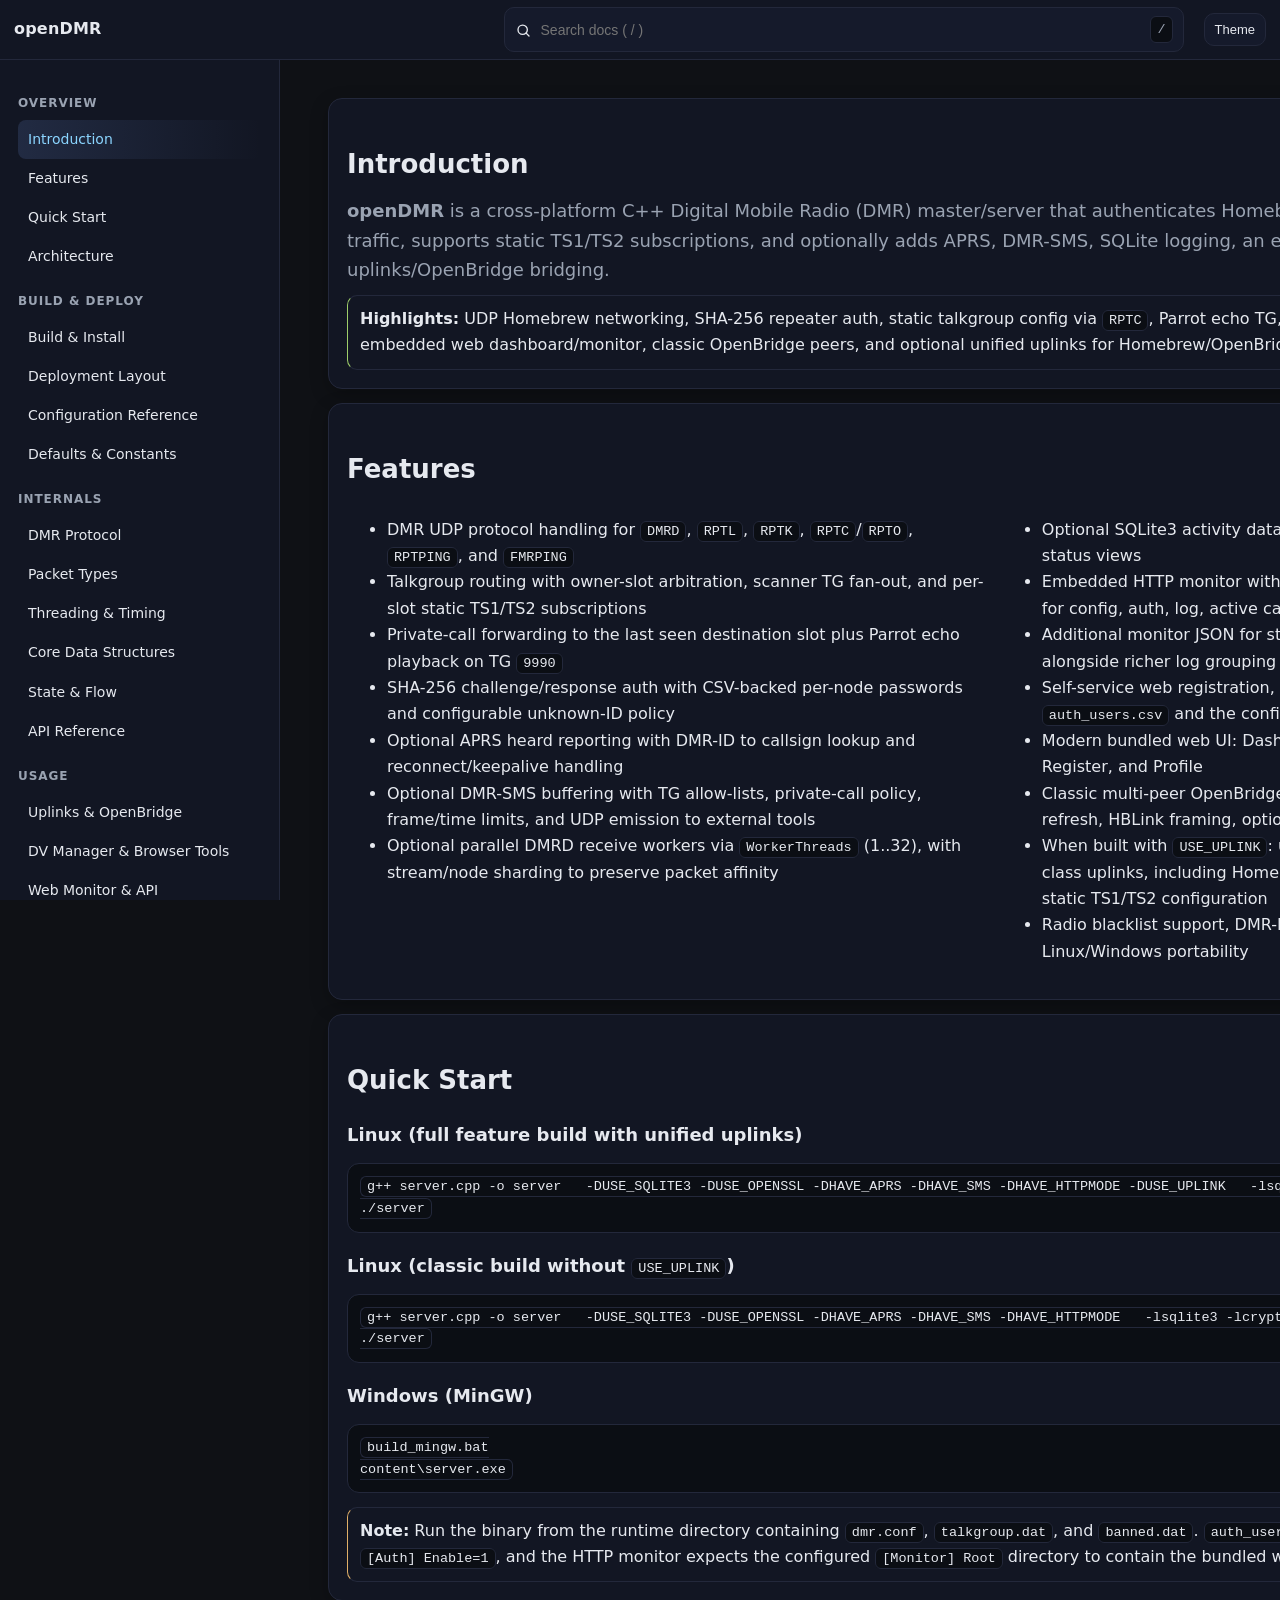
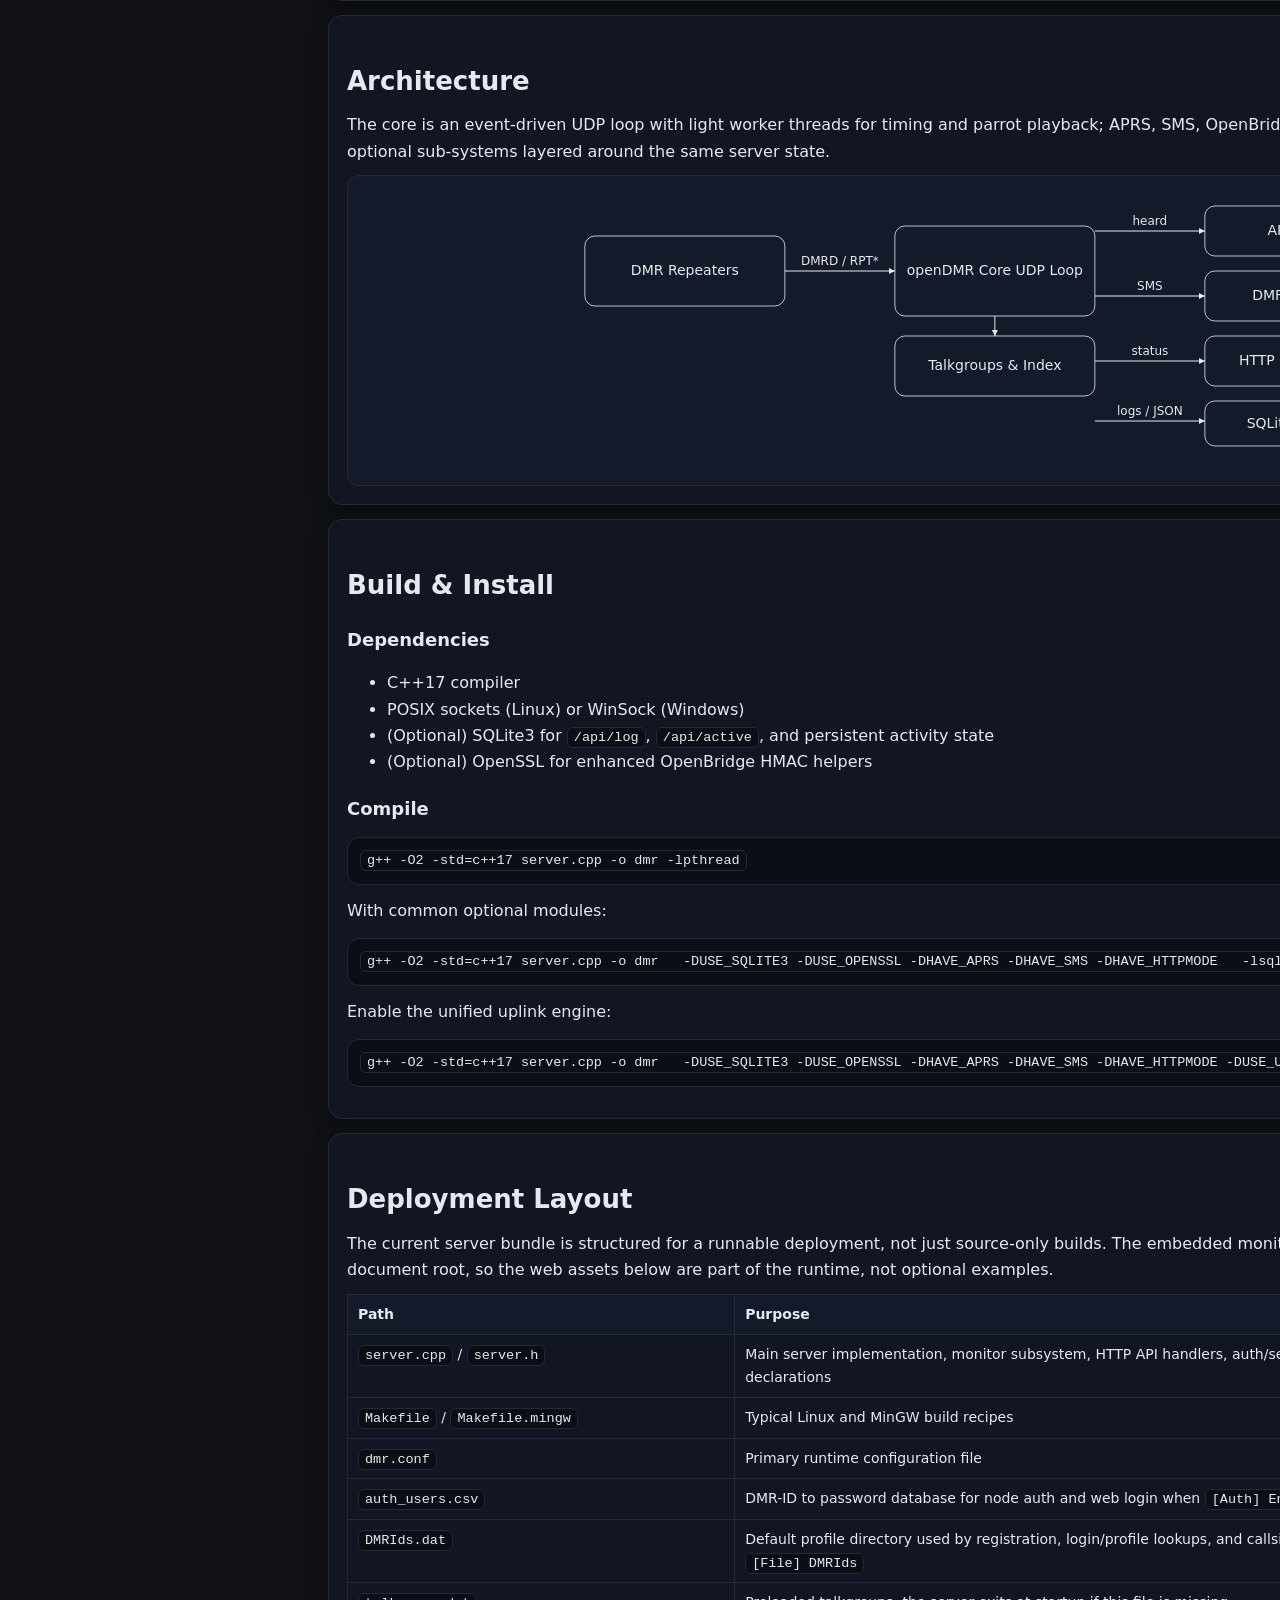
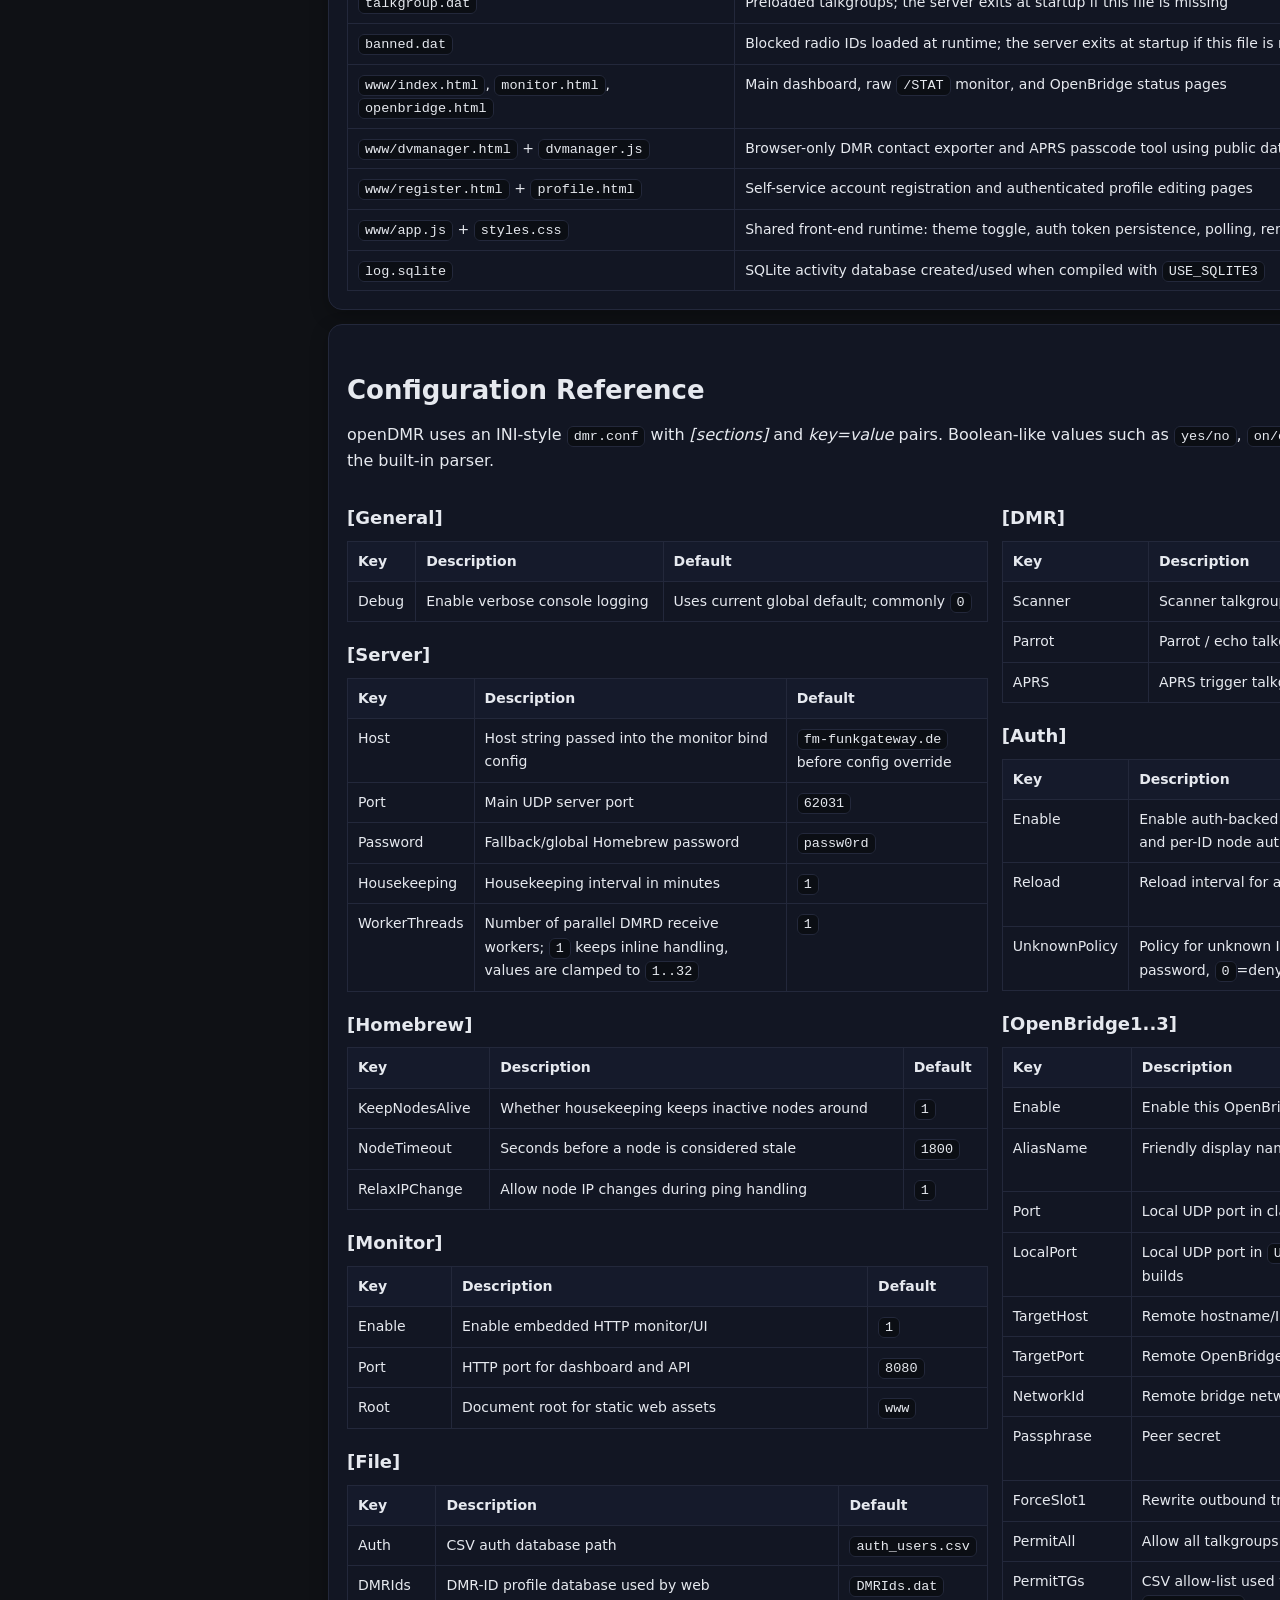
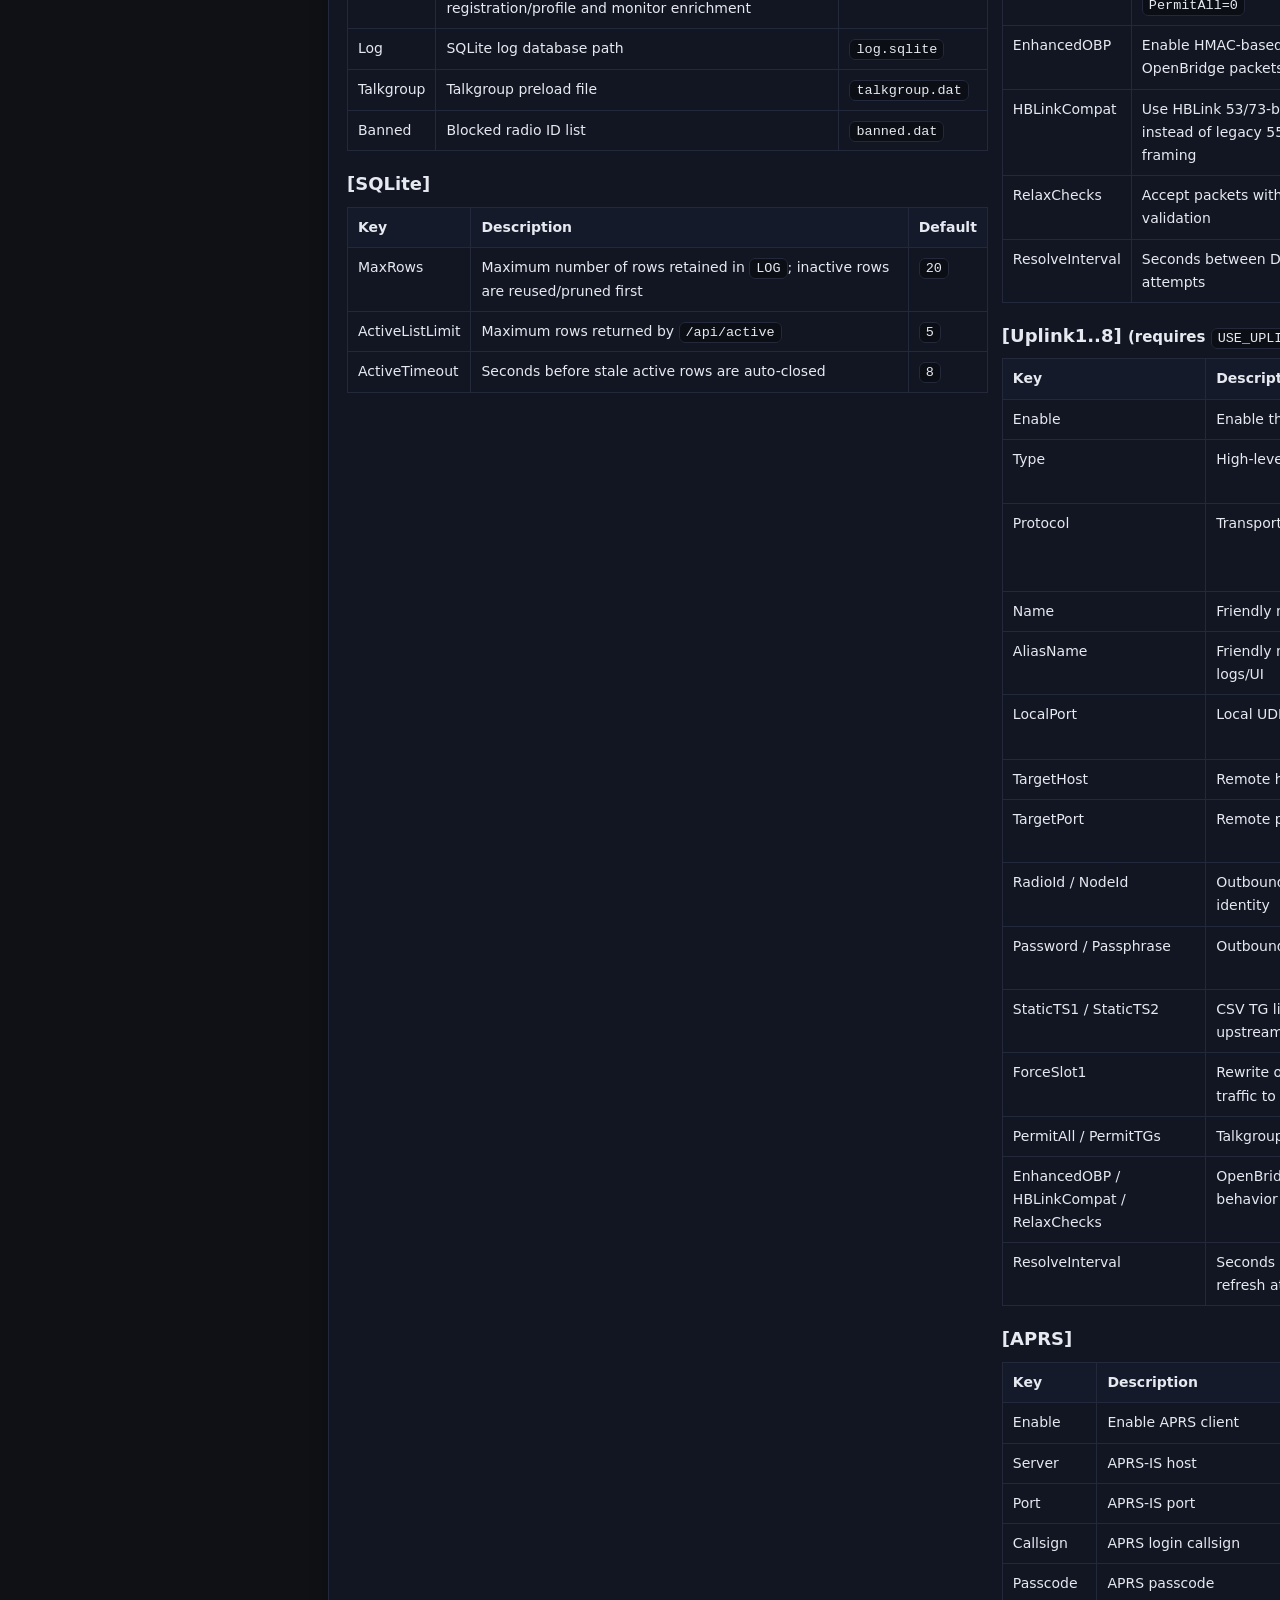
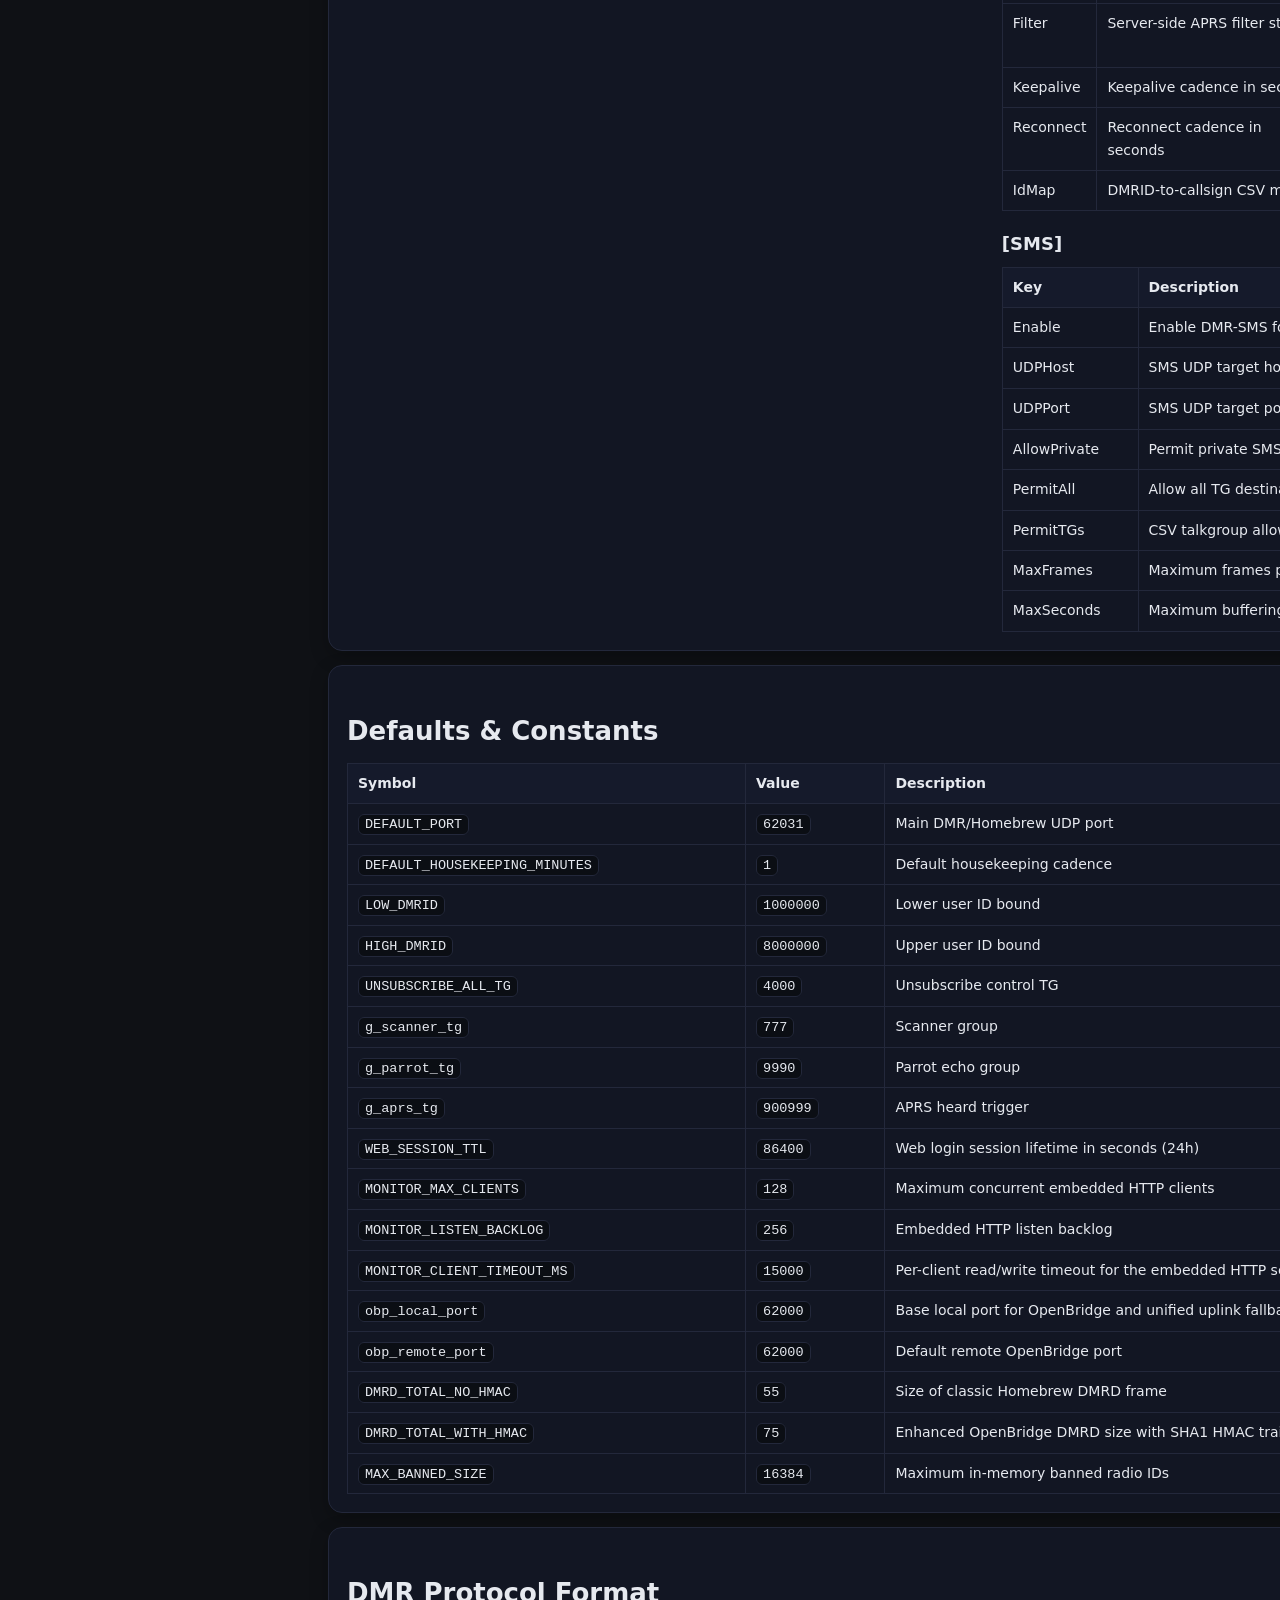
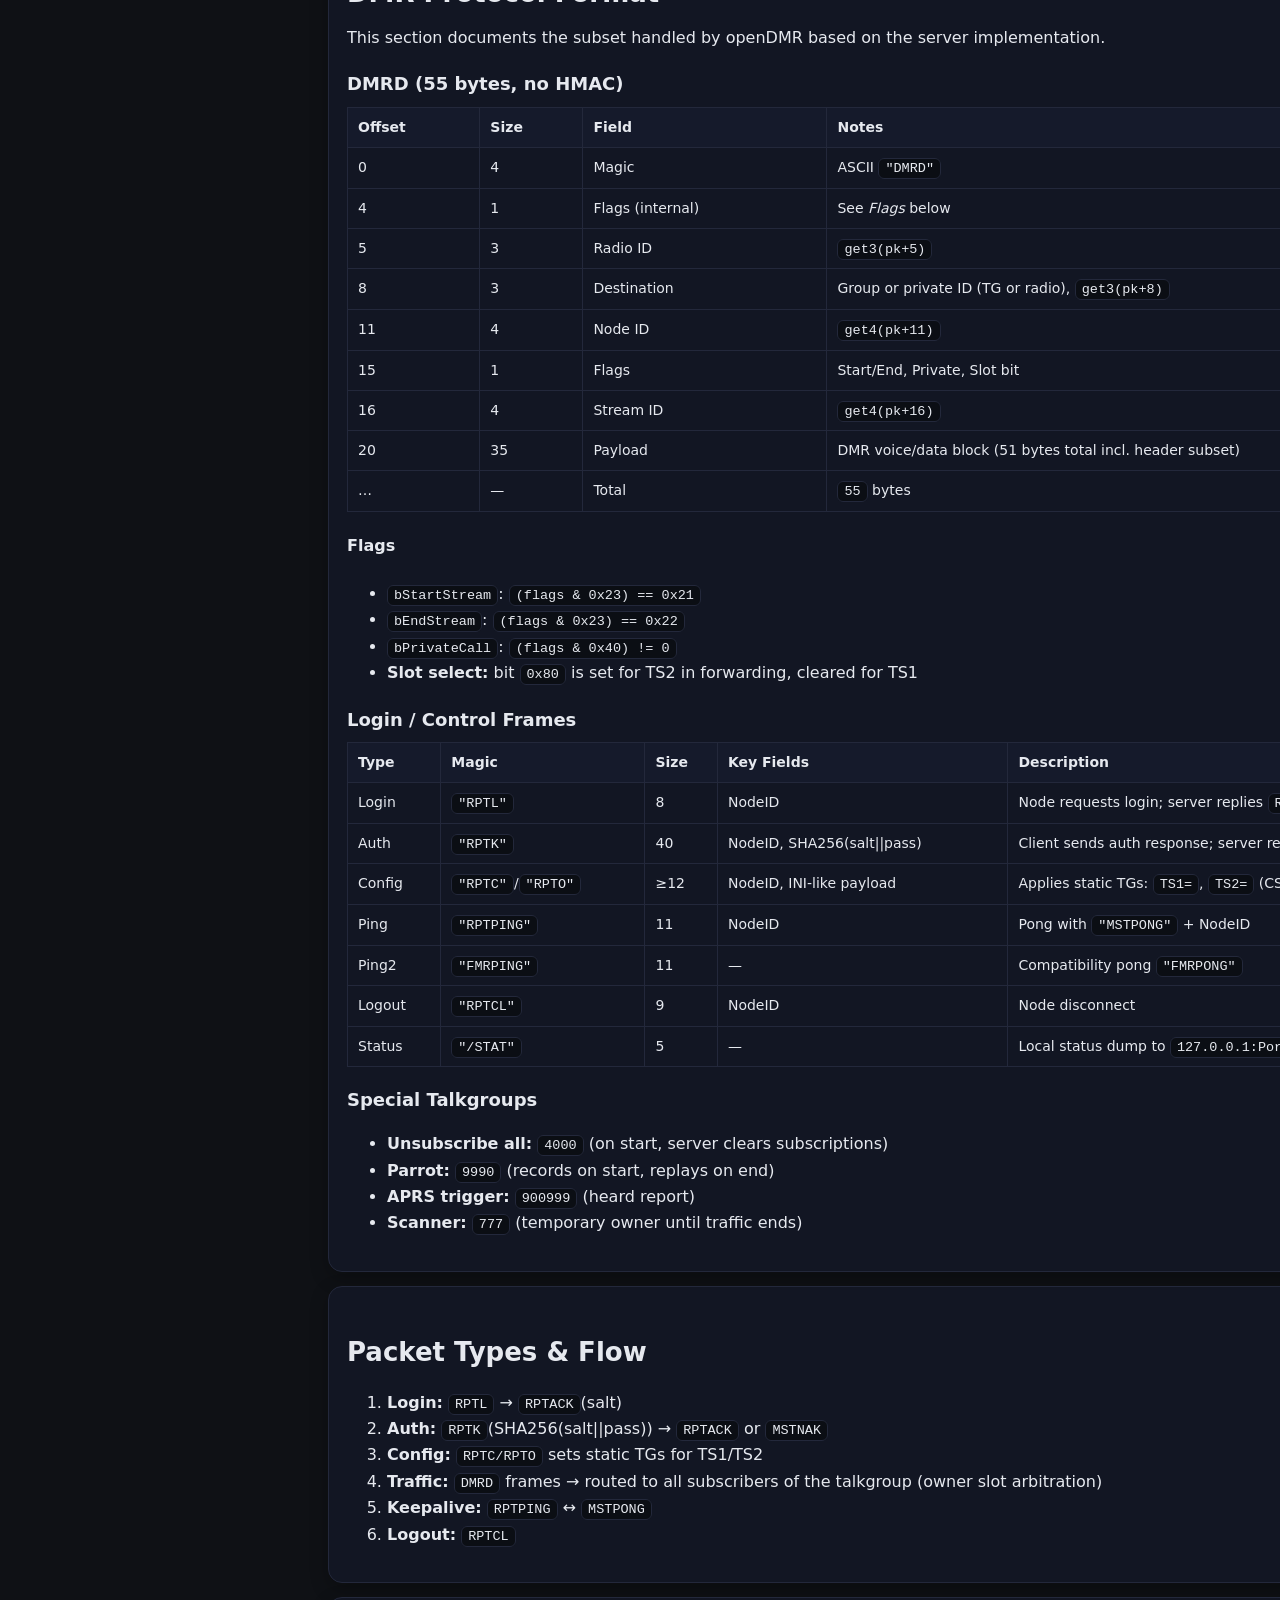
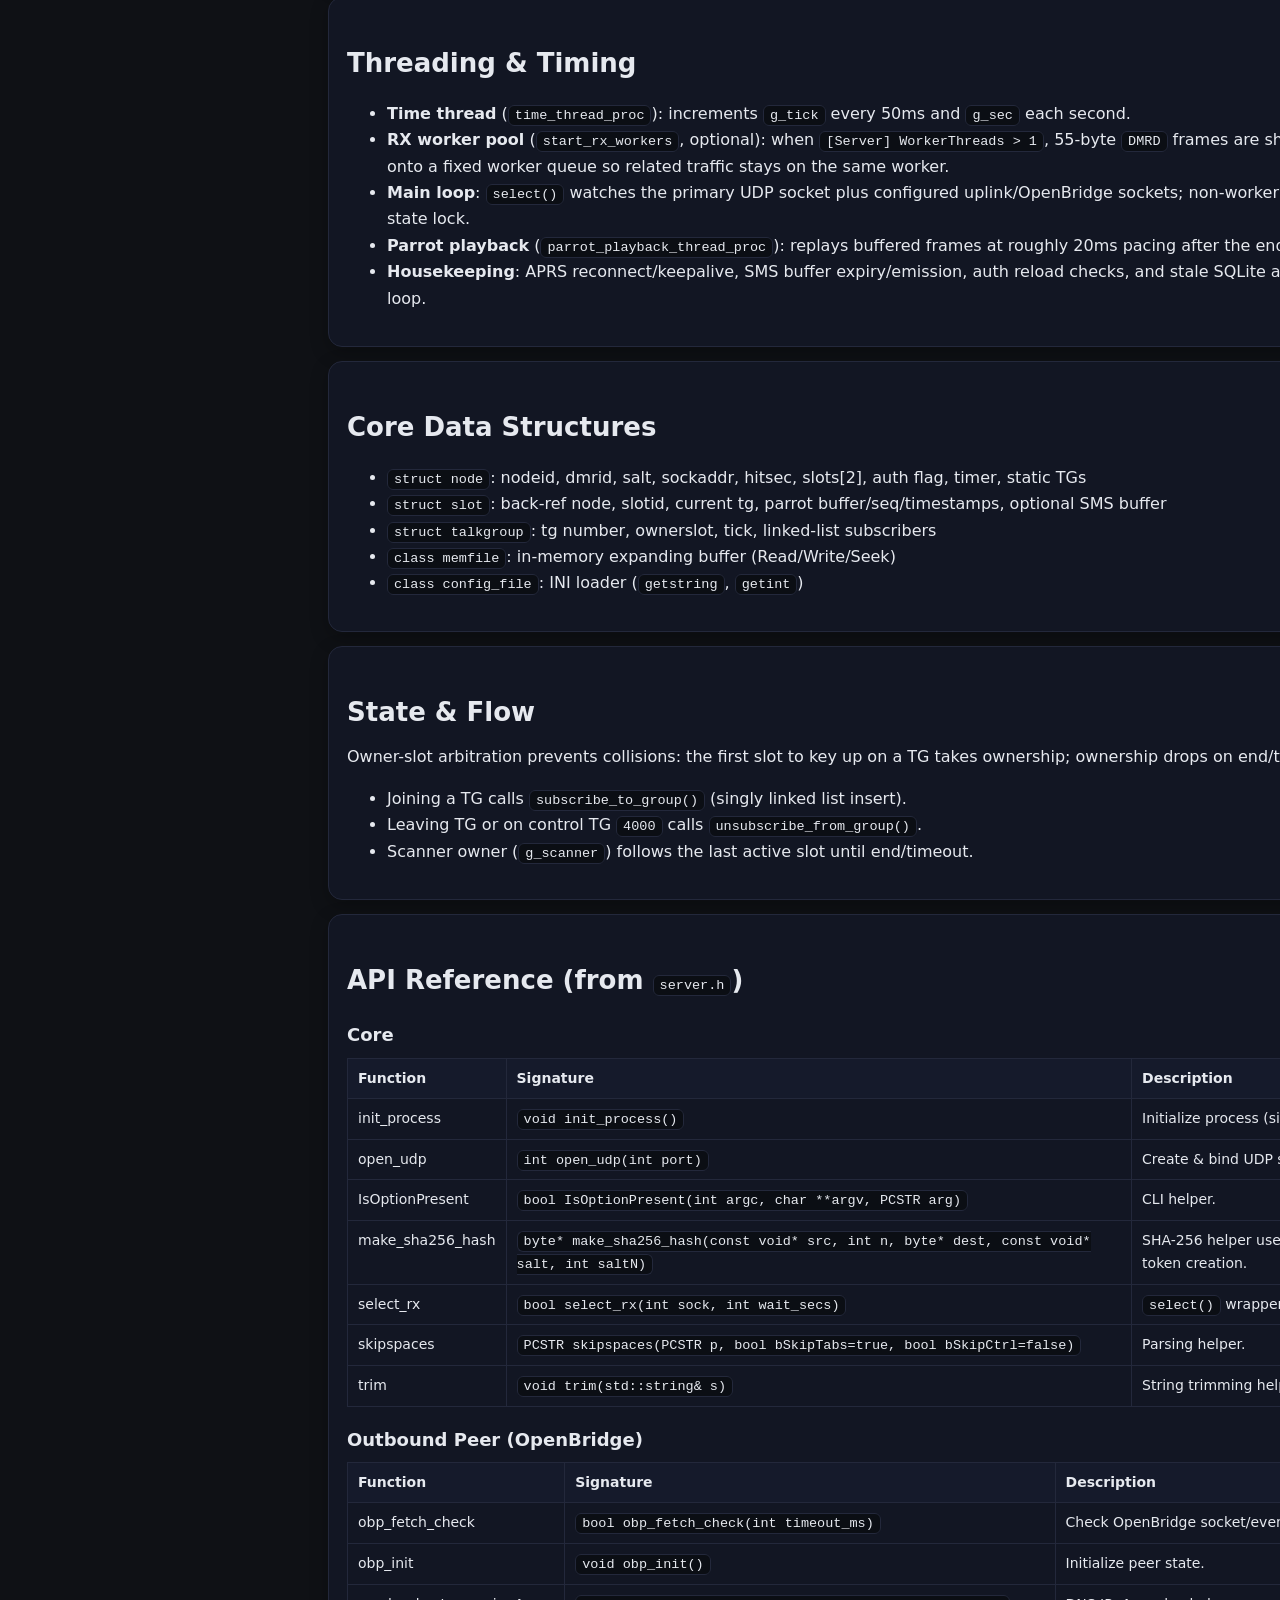
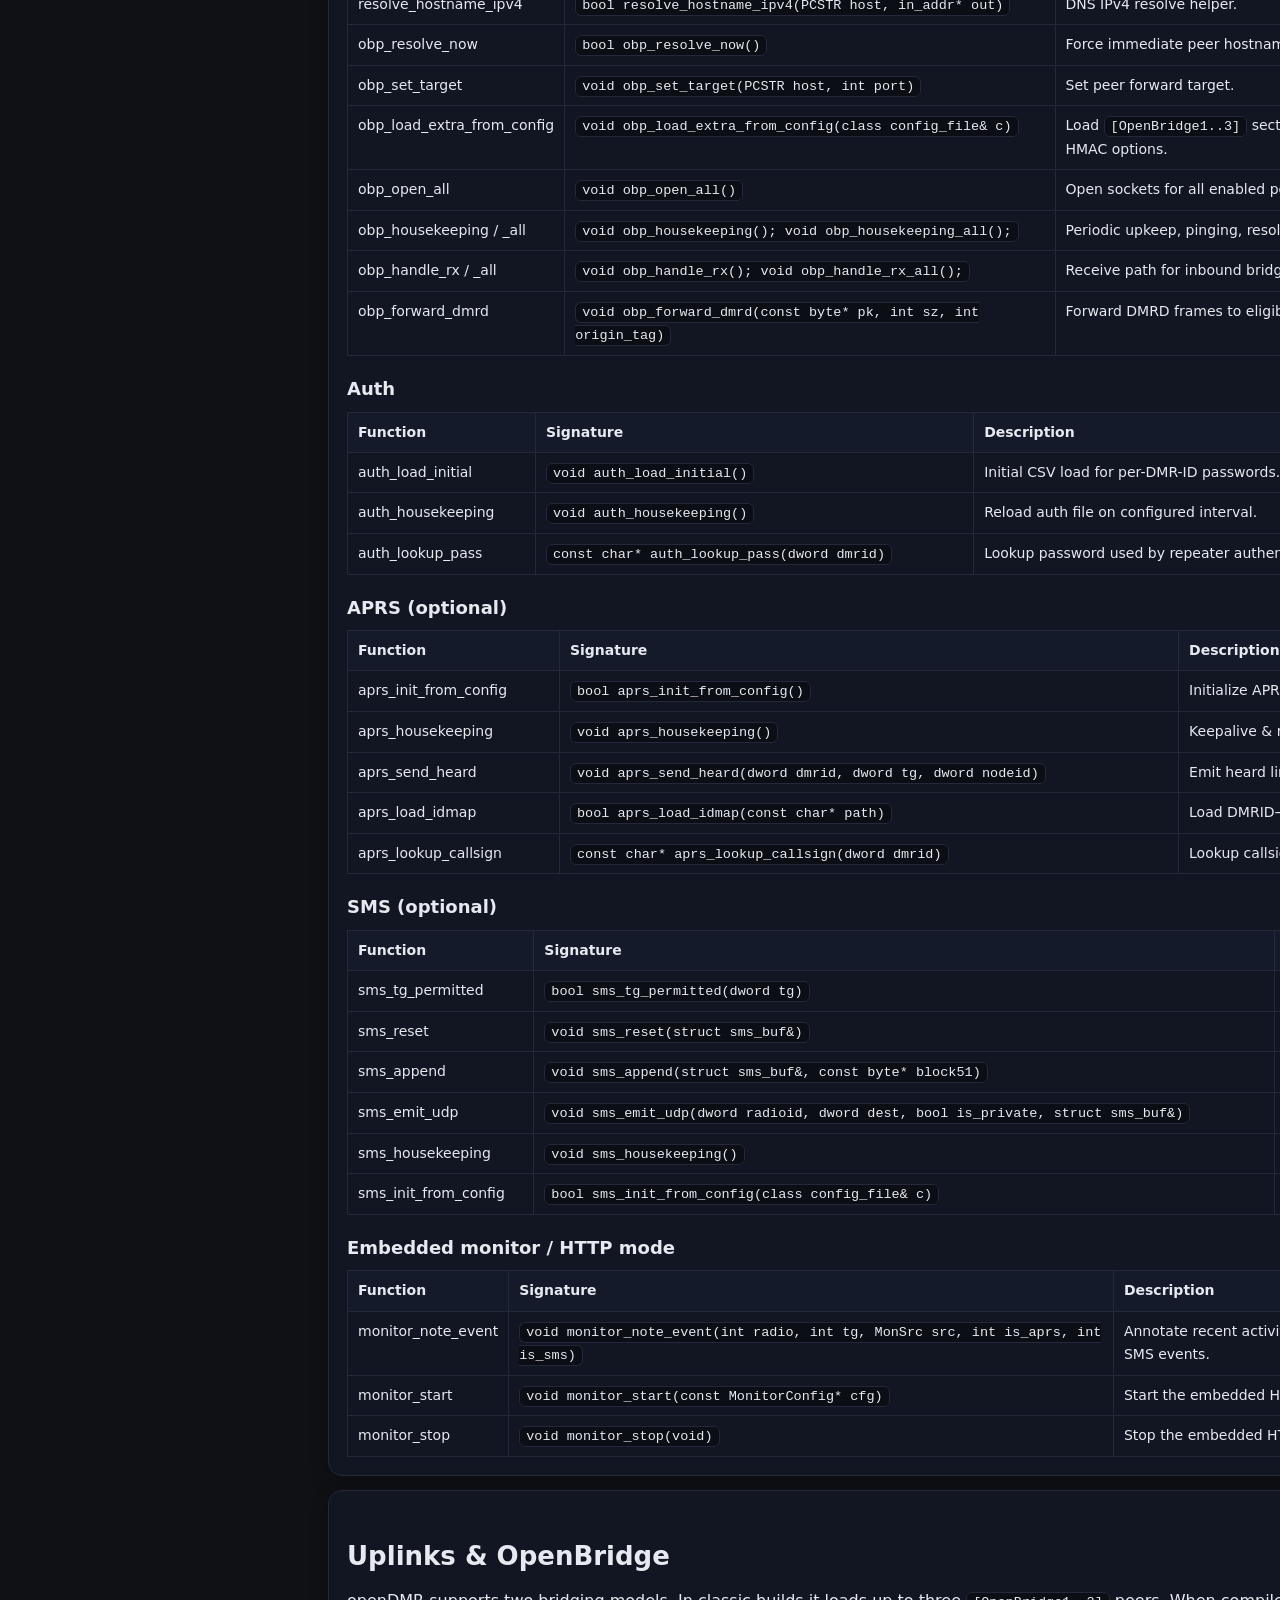
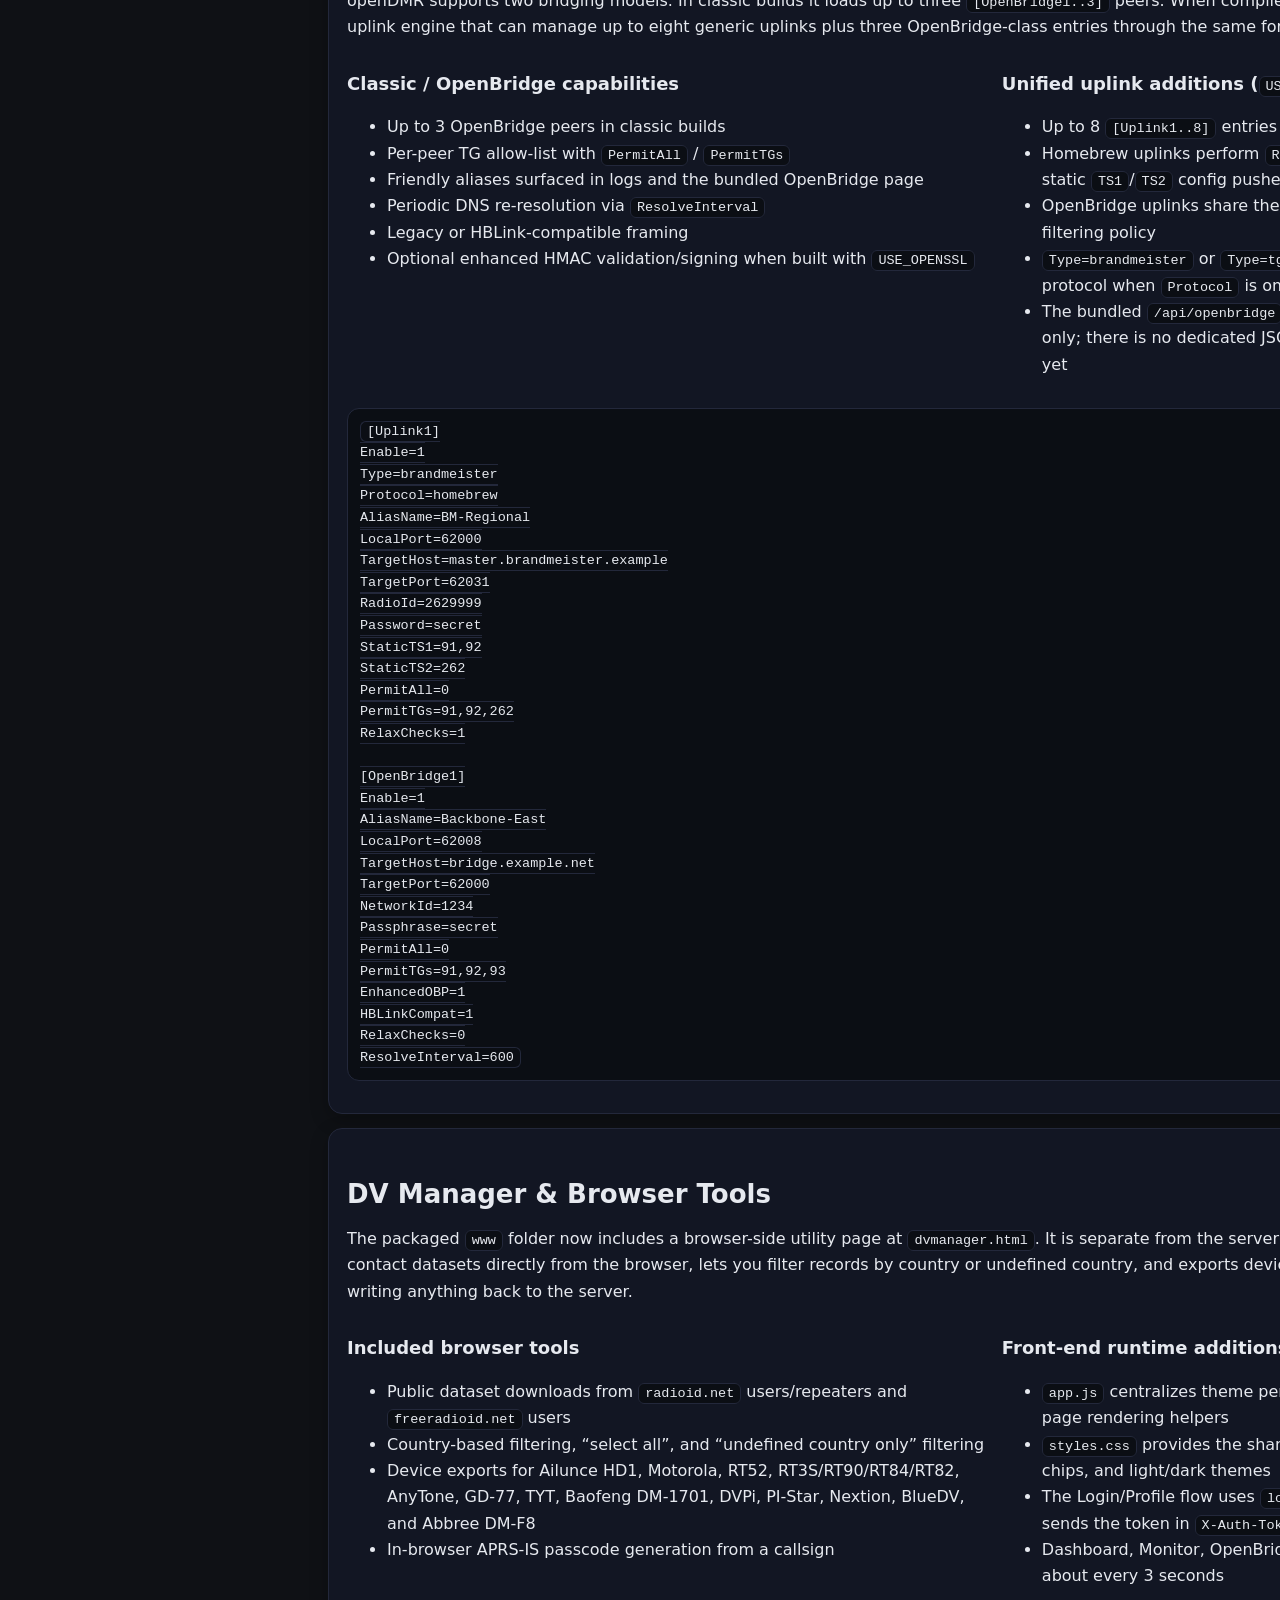
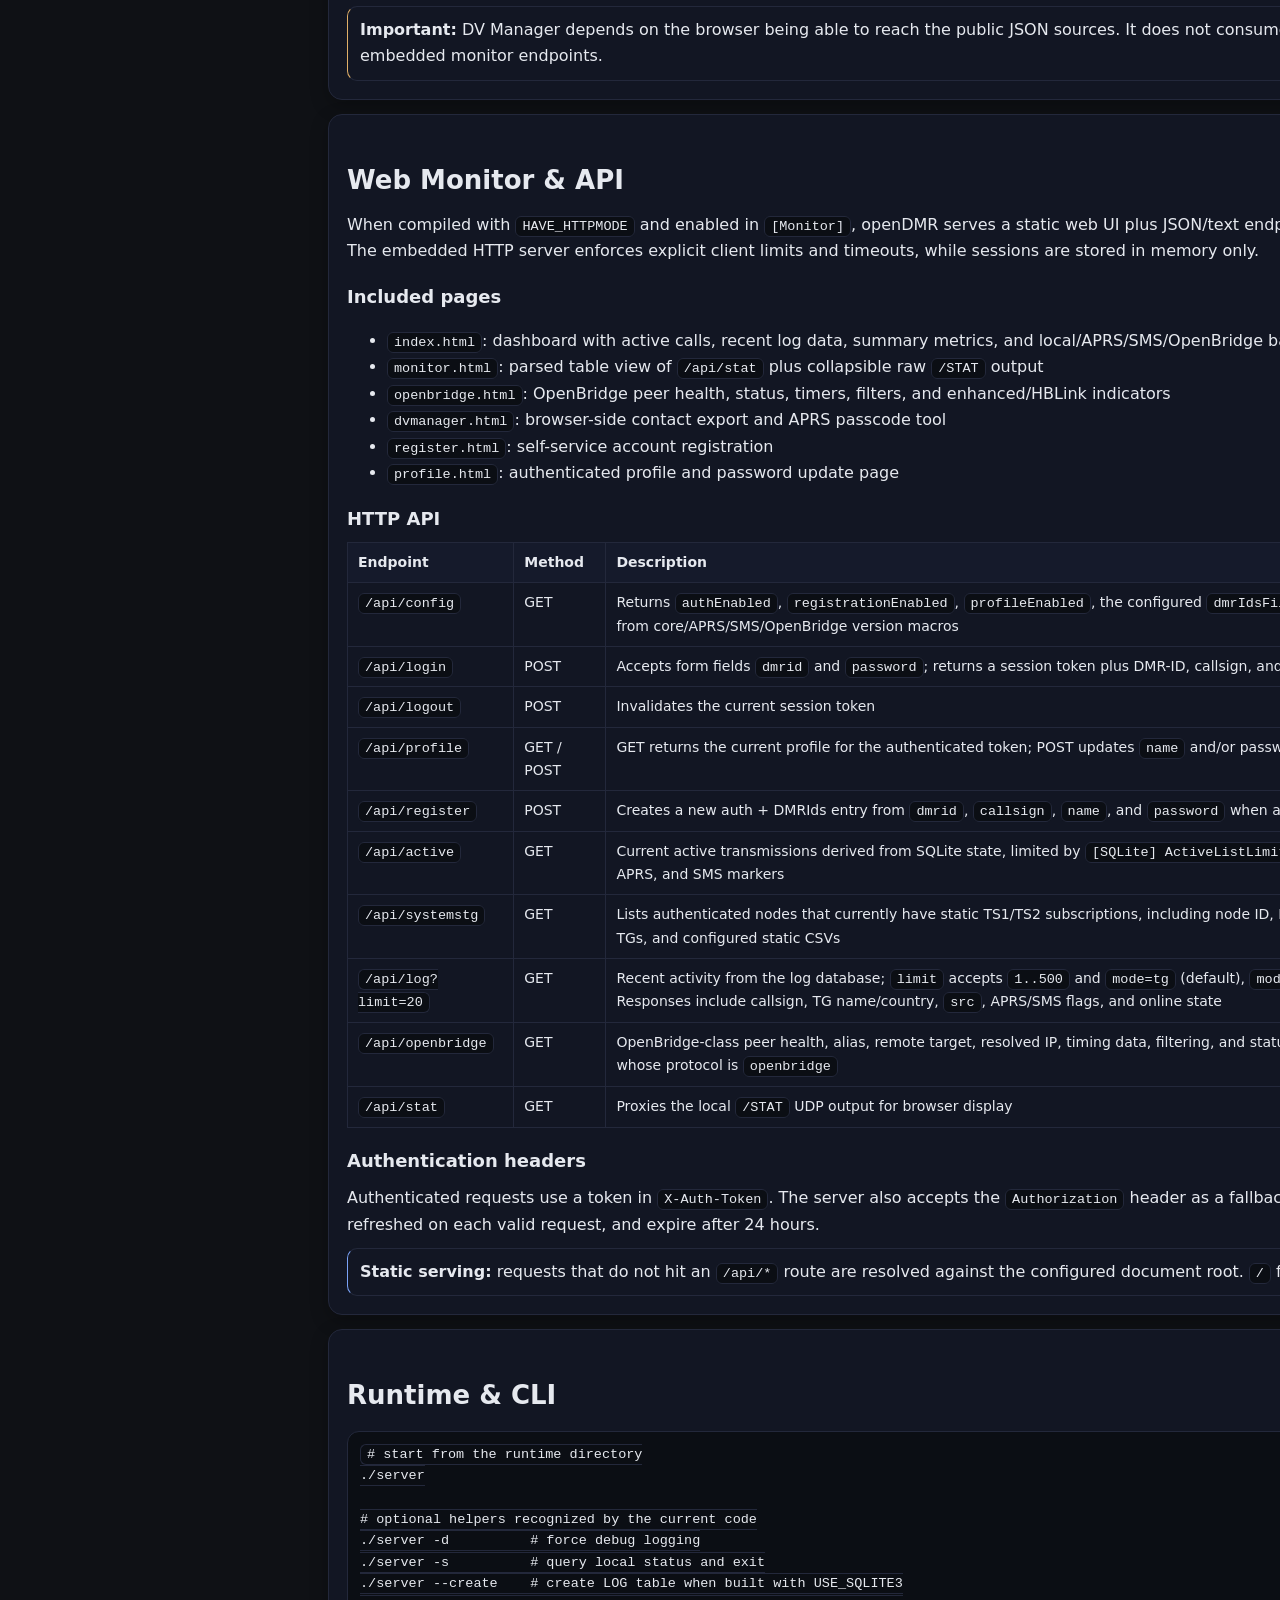
==== commit 51aaa32e: "Add files via upload" ====
--- a/readme.html
+++ b/readme.html
@@ -273,12 +273,12 @@
 <li>SHA-256 challenge/response auth with CSV-backed per-node passwords and configurable unknown-ID policy</li>
 <li>Optional APRS heard reporting with DMR-ID to callsign lookup and reconnect/keepalive handling</li>
 <li>Optional DMR-SMS buffering with TG allow-lists, private-call policy, frame/time limits, and UDP emission to external tools</li>
-</ul>
+<li>Optional parallel DMRD receive workers via <code>WorkerThreads</code> (1..32), with stream/node sharding to preserve packet affinity</li></ul>
 </div>
 <div class="col-6">
 <ul>
 <li>Optional SQLite3 activity database with recent log, active-call, and online status views</li>
-<li>Embedded HTTP monitor with static file serving plus JSON/text endpoints for config, auth, log, active calls, OpenBridge status, and raw <code>/STAT</code></li>
+<li>Embedded HTTP monitor with static file serving plus JSON/text endpoints for config, auth, log, active calls, OpenBridge status, and raw <code>/STAT</code></li><li>Additional monitor JSON for static TS1/TS2 visibility via <code>/api/systemstg</code>, alongside richer log grouping modes for recent activity</li>
 <li>Self-service web registration, login, logout, and profile updates backed by <code>auth_users.csv</code> and the configured <code>DMRIds.dat</code> file</li>
 <li>Modern bundled web UI: Dashboard, Monitor, OpenBridge, DV Manager, Register, and Profile</li>
 <li>Classic multi-peer OpenBridge mode with up to 3 peers, TG filters, DNS refresh, HBLink framing, optional enhanced HMAC, and relaxed checks</li>
@@ -360,7 +360,7 @@
 <tr><td>Port</td><td>Main UDP server port</td><td><code>62031</code></td></tr>
 <tr><td>Password</td><td>Fallback/global Homebrew password</td><td><code>passw0rd</code></td></tr>
 <tr><td>Housekeeping</td><td>Housekeeping interval in minutes</td><td><code>1</code></td></tr>
-</table>
+<tr><td>WorkerThreads</td><td>Number of parallel DMRD receive workers; <code>1</code> keeps inline handling, values are clamped to <code>1..32</code></td><td><code>1</code></td></tr></table>
 <h3>[Homebrew]</h3>
 <table>
 <tr><th>Key</th><th>Description</th><th>Default</th></tr>
@@ -384,6 +384,14 @@
 <tr><td>Talkgroup</td><td>Talkgroup preload file</td><td><code>talkgroup.dat</code></td></tr>
 <tr><td>Banned</td><td>Blocked radio ID list</td><td><code>banned.dat</code></td></tr>
 </table>
+<h3>[SQLite]</h3>
+<table>
+<tr><th>Key</th><th>Description</th><th>Default</th></tr>
+<tr><td>MaxRows</td><td>Maximum number of rows retained in <code>LOG</code>; inactive rows are reused/pruned first</td><td><code>20</code></td></tr>
+<tr><td>ActiveListLimit</td><td>Maximum rows returned by <code>/api/active</code></td><td><code>5</code></td></tr>
+<tr><td>ActiveTimeout</td><td>Seconds before stale active rows are auto-closed</td><td><code>8</code></td></tr>
+</table>
+
 </div>
 <div class="col-6">
 <h3>[DMR]</h3>
@@ -546,9 +554,10 @@
 <h2>Threading &amp; Timing</h2>
 <ul>
 <li><strong>Time thread</strong> (<code>time_thread_proc</code>): increments <code>g_tick</code> every 50ms and <code>g_sec</code> each second.</li>
-<li><strong>Parrot playback</strong> (<code>parrot_playback_thread_proc</code>): replays buffered frames (~20ms pacing).</li>
-<li><strong>Main loop</strong>: UDP <code>select()</code> on server socket, dispatches to <code>handle_rx()</code>.</li>
-<li><strong>APRS/SMS housekeeping</strong> (optional): keepalives, reconnects, and buffer emission.</li>
+<li><strong>RX worker pool</strong> (<code>start_rx_workers</code>, optional): when <code>[Server] WorkerThreads &gt; 1</code>, 55-byte <code>DMRD</code> frames are sharded by stream ID (or node ID fallback) onto a fixed worker queue so related traffic stays on the same worker.</li>
+<li><strong>Main loop</strong>: <code>select()</code> watches the primary UDP socket plus configured uplink/OpenBridge sockets; non-worker traffic is processed inline under the shared state lock.</li>
+<li><strong>Parrot playback</strong> (<code>parrot_playback_thread_proc</code>): replays buffered frames at roughly 20ms pacing after the end of a Parrot stream.</li>
+<li><strong>Housekeeping</strong>: APRS reconnect/keepalive, SMS buffer expiry/emission, auth reload checks, and stale SQLite active-row cleanup run in the main runtime loop.</li>
 </ul>
 </section>
 <section class="card" id="datastructs">
@@ -728,13 +737,13 @@
 <h3>HTTP API</h3>
 <table>
 <tr><th>Endpoint</th><th>Method</th><th>Description</th></tr>
-<tr><td><code>/api/config</code></td><td>GET</td><td>Returns auth/profile flags, configured <code>dmrIdsFile</code>, and a build/version string assembled from core/APRS/SMS/OpenBridge version macros</td></tr>
+<tr><td><code>/api/config</code></td><td>GET</td><td>Returns <code>authEnabled</code>, <code>registrationEnabled</code>, <code>profileEnabled</code>, the configured <code>dmrIdsFile</code>, and a <code>serverVersion</code> string assembled from core/APRS/SMS/OpenBridge version macros</td></tr>
 <tr><td><code>/api/login</code></td><td>POST</td><td>Accepts form fields <code>dmrid</code> and <code>password</code>; returns a session token plus DMR-ID, callsign, and name</td></tr>
 <tr><td><code>/api/logout</code></td><td>POST</td><td>Invalidates the current session token</td></tr>
 <tr><td><code>/api/profile</code></td><td>GET / POST</td><td>GET returns the current profile for the authenticated token; POST updates <code>name</code> and/or password using <code>currentPassword</code> and <code>newPassword</code></td></tr>
 <tr><td><code>/api/register</code></td><td>POST</td><td>Creates a new auth + DMRIds entry from <code>dmrid</code>, <code>callsign</code>, <code>name</code>, and <code>password</code> when auth is enabled</td></tr>
-<tr><td><code>/api/active</code></td><td>GET</td><td>Current active transmission derived from SQLite state; returns a DB error if SQLite support is not available/open</td></tr>
-<tr><td><code>/api/log?limit=20</code></td><td>GET</td><td>Recent per-radio activity from the log database; <code>limit</code> accepts 1..500</td></tr>
+<tr><td><code>/api/active</code></td><td>GET</td><td>Current active transmissions derived from SQLite state, limited by <code>[SQLite] ActiveListLimit</code>; rows include callsign/TG metadata plus <code>src</code>, APRS, and SMS markers</td></tr><tr><td><code>/api/systemstg</code></td><td>GET</td><td>Lists authenticated nodes that currently have static TS1/TS2 subscriptions, including node ID, DMR-ID, callsign/name, last-seen age, current slot TGs, and configured static CSVs</td></tr>
+<tr><td><code>/api/log?limit=20</code></td><td>GET</td><td>Recent activity from the log database; <code>limit</code> accepts <code>1..500</code> and <code>mode=tg</code> (default), <code>mode=user</code>, or <code>mode=raw</code> control grouping. Responses include callsign, TG name/country, <code>src</code>, APRS/SMS flags, and online state</td></tr>
 <tr><td><code>/api/openbridge</code></td><td>GET</td><td>OpenBridge-class peer health, alias, remote target, resolved IP, timing data, filtering, and status; in <code>USE_UPLINK</code> builds this includes only peers whose protocol is <code>openbridge</code></td></tr>
 <tr><td><code>/api/stat</code></td><td>GET</td><td>Proxies the local <code>/STAT</code> UDP output for browser display</td></tr>
 </table>
@@ -763,11 +772,11 @@
 http://127.0.0.1:8080/dvmanager.html
 http://127.0.0.1:8080/register.html
 http://127.0.0.1:8080/profile.html</code></pre>
-<p>On startup the server loads <code>talkgroup.dat</code> and <code>banned.dat</code>, resets existing SQLite <code>ACTIVE</code>/<code>CONNECT</code> flags when logging is enabled, and then opens the main UDP socket plus any configured uplink/OpenBridge sockets. The bundled front-end polls the main JSON endpoints roughly every 3 seconds and persists theme/login state in <code>localStorage</code>.</p>
+<p>On startup the server loads <code>talkgroup.dat</code> and <code>banned.dat</code>, normalizes the SQLite schema when logging is enabled (including <code>SRC</code>/<code>SEQ</code> migration, index creation, and resetting stale <code>ACTIVE</code>/<code>CONNECT</code> flags), then opens the main UDP socket plus any configured uplink/OpenBridge sockets. When <code>WorkerThreads</code> is greater than <code>1</code>, the receive worker pool is started before entering the main event loop. The bundled front-end polls the main JSON endpoints roughly every 3 seconds and persists theme/login state in <code>localStorage</code>.</p>
 </section>
 <section class="card" id="logging">
 <h2>Logging</h2>
-<p>Console logs use colored levels via <code>logmsg(level, timed, ...)</code> (Linux ANSI / Windows Console API). SQLite logging writes to a <code>LOG</code> table with columns <em>DATE, RADIO, TG, TIME, SLOT, NODE, ACTIVE, CONNECT</em>. The embedded monitor enriches those rows with callsign lookups from <code>DMRIds.dat</code> and with recent-source markers (local vs. OpenBridge, APRS, SMS) so the dashboard can render richer status badges.</p>
+<p>Console logs use colored levels via <code>logmsg(level, timed, ...)</code> (Linux ANSI / Windows Console API). SQLite logging writes to a <code>LOG</code> table with columns <em>DATE, RADIO, TG, TIME, SLOT, NODE, ACTIVE, CONNECT, SRC, SEQ</em>. On startup, current builds backfill missing <code>SRC</code>/<code>SEQ</code> columns when needed, seed <code>SEQ</code> from existing row IDs, reset stale <code>ACTIVE</code>/<code>CONNECT</code> flags, and create helper indexes for active and grouped monitor queries. The embedded monitor further enriches rows with callsign lookups from <code>DMRIds.dat</code> plus recent-source markers (local vs. OpenBridge, APRS, SMS) so the dashboard can render richer status badges.</p>
 </section>
 <section class="card" id="faq">
 <h2>FAQ</h2>
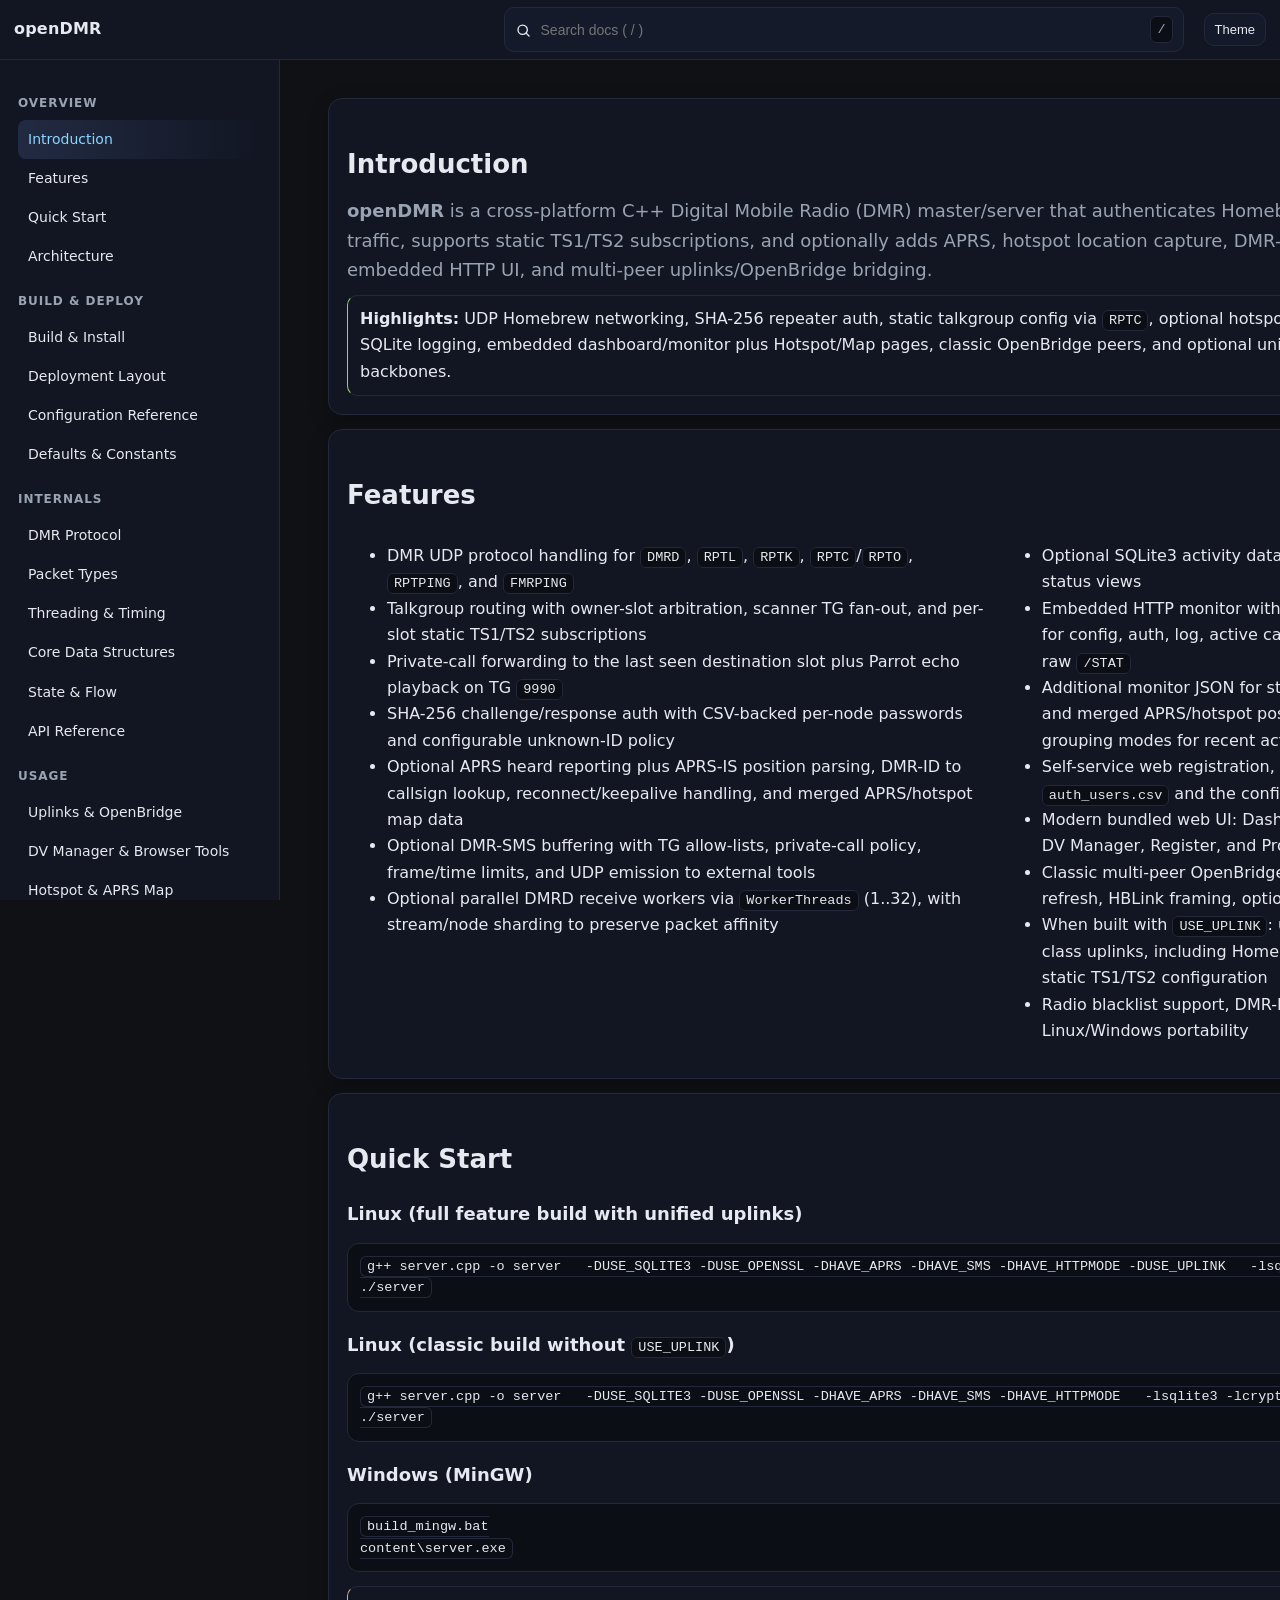
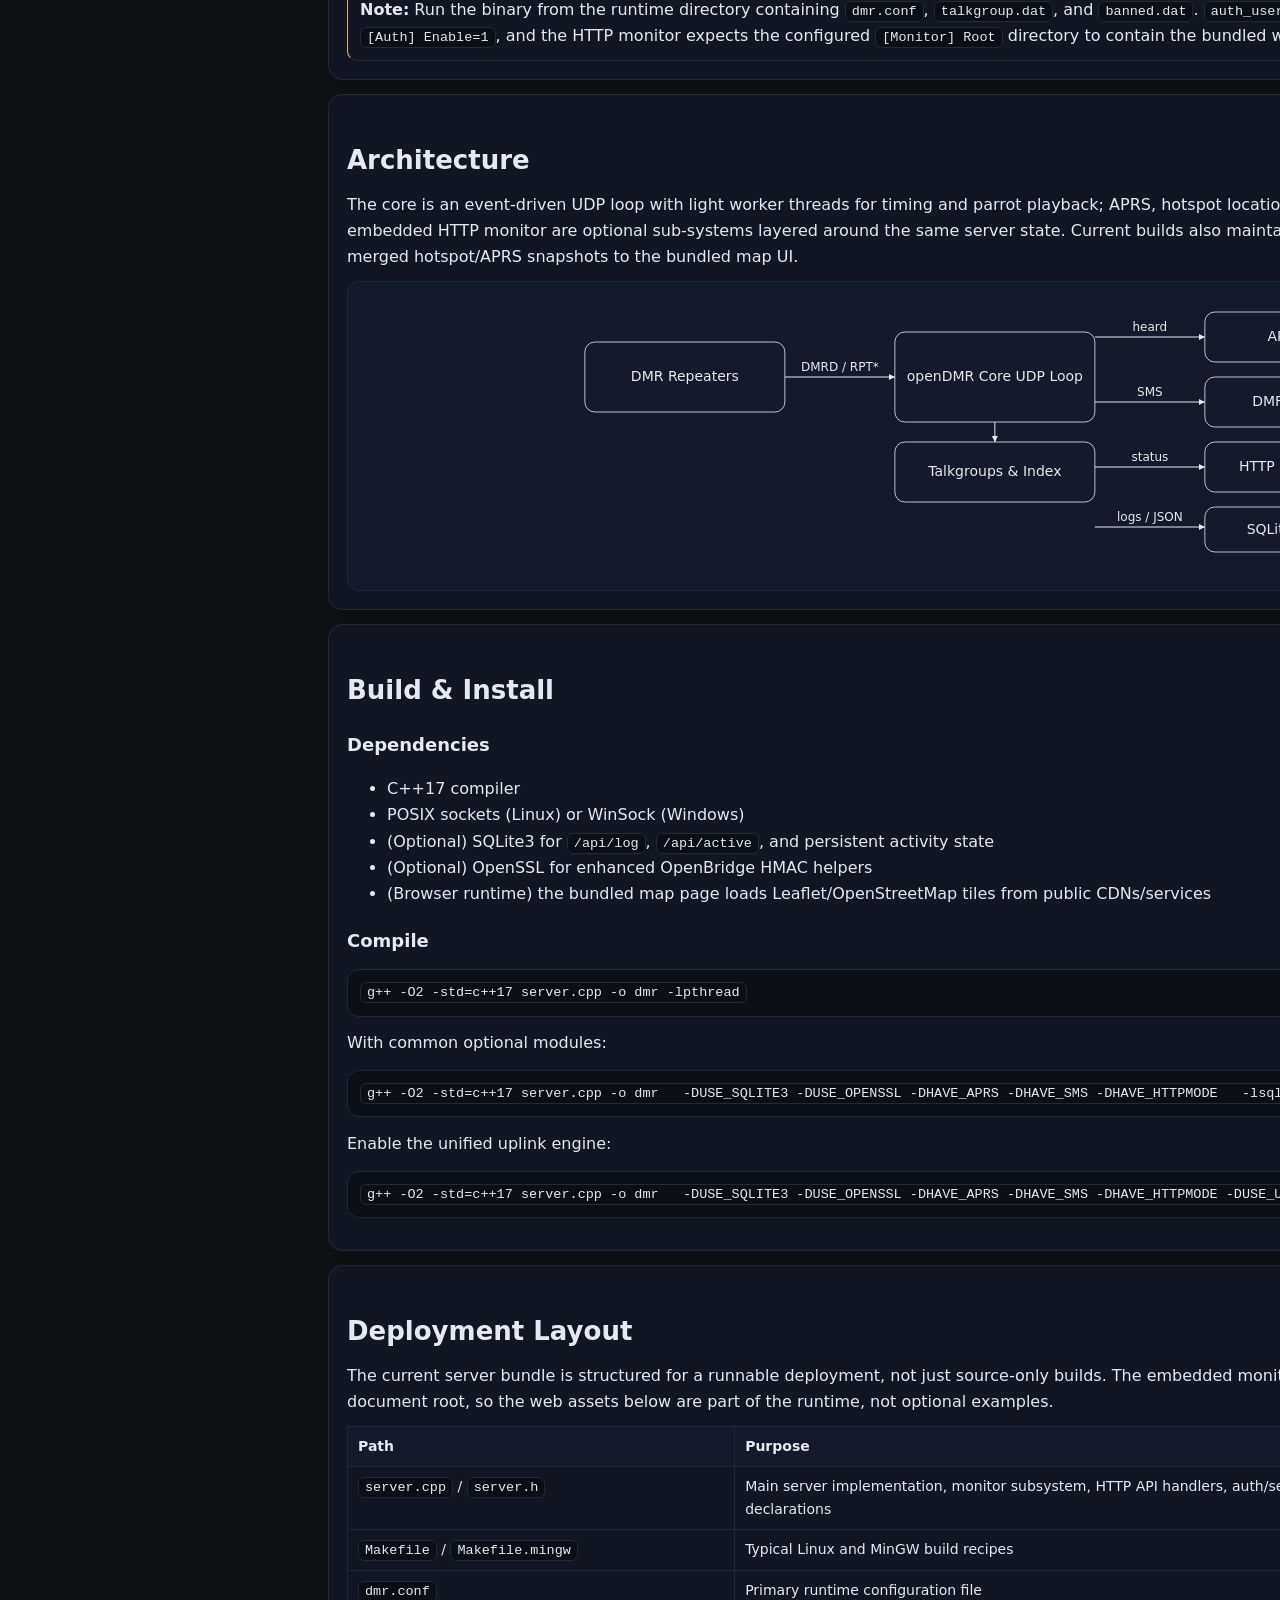
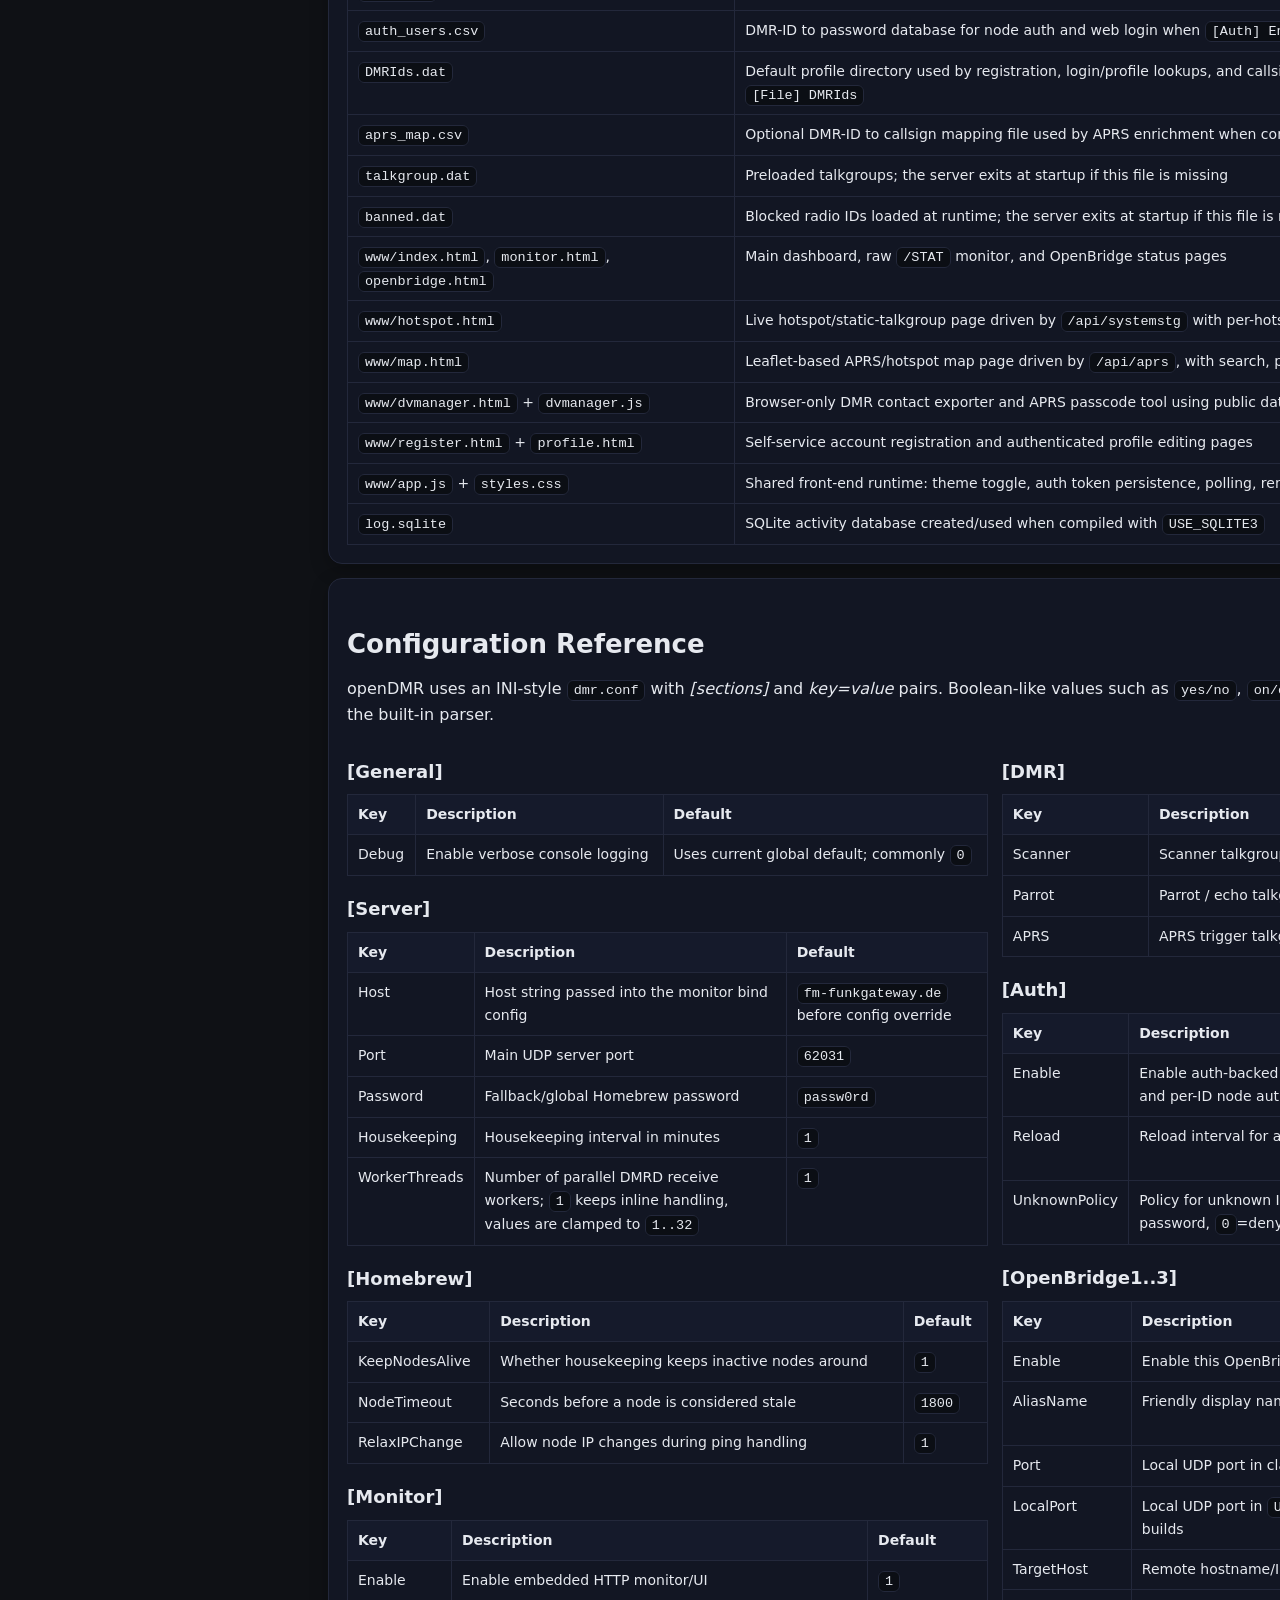
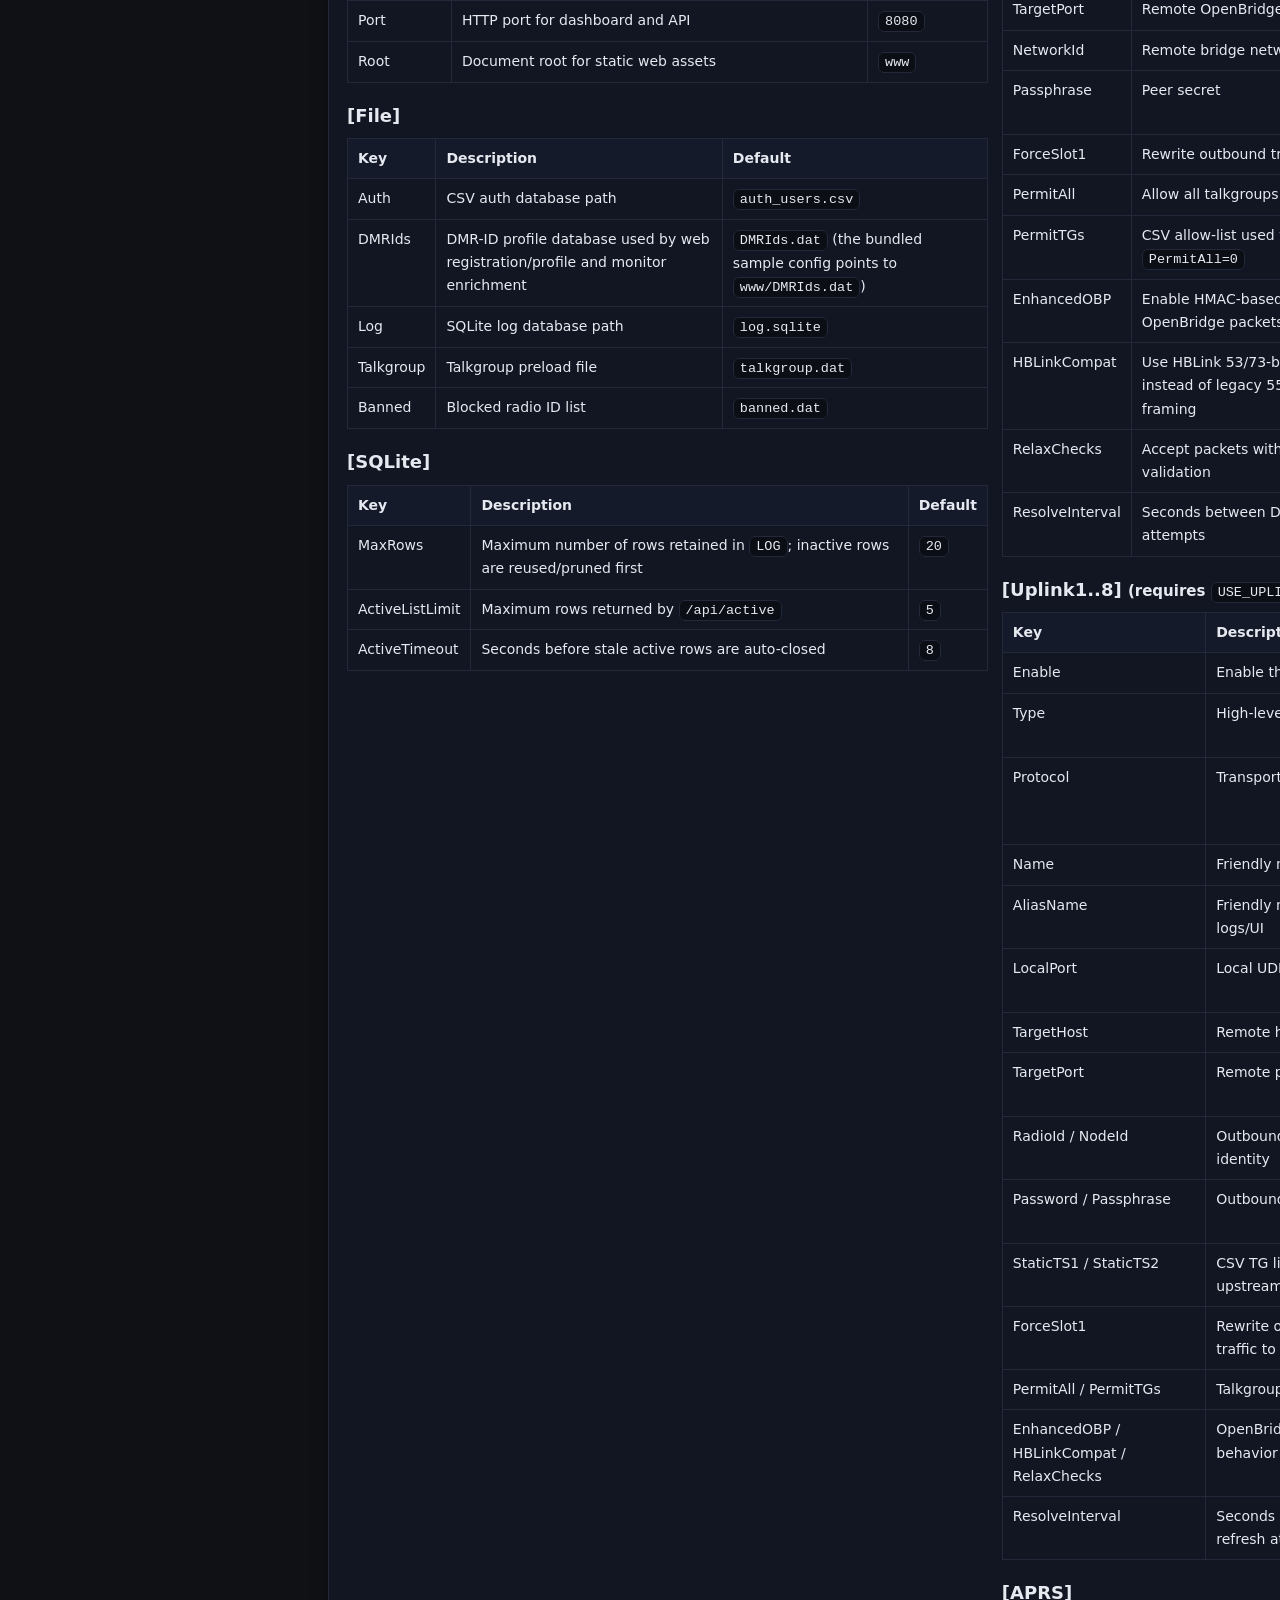
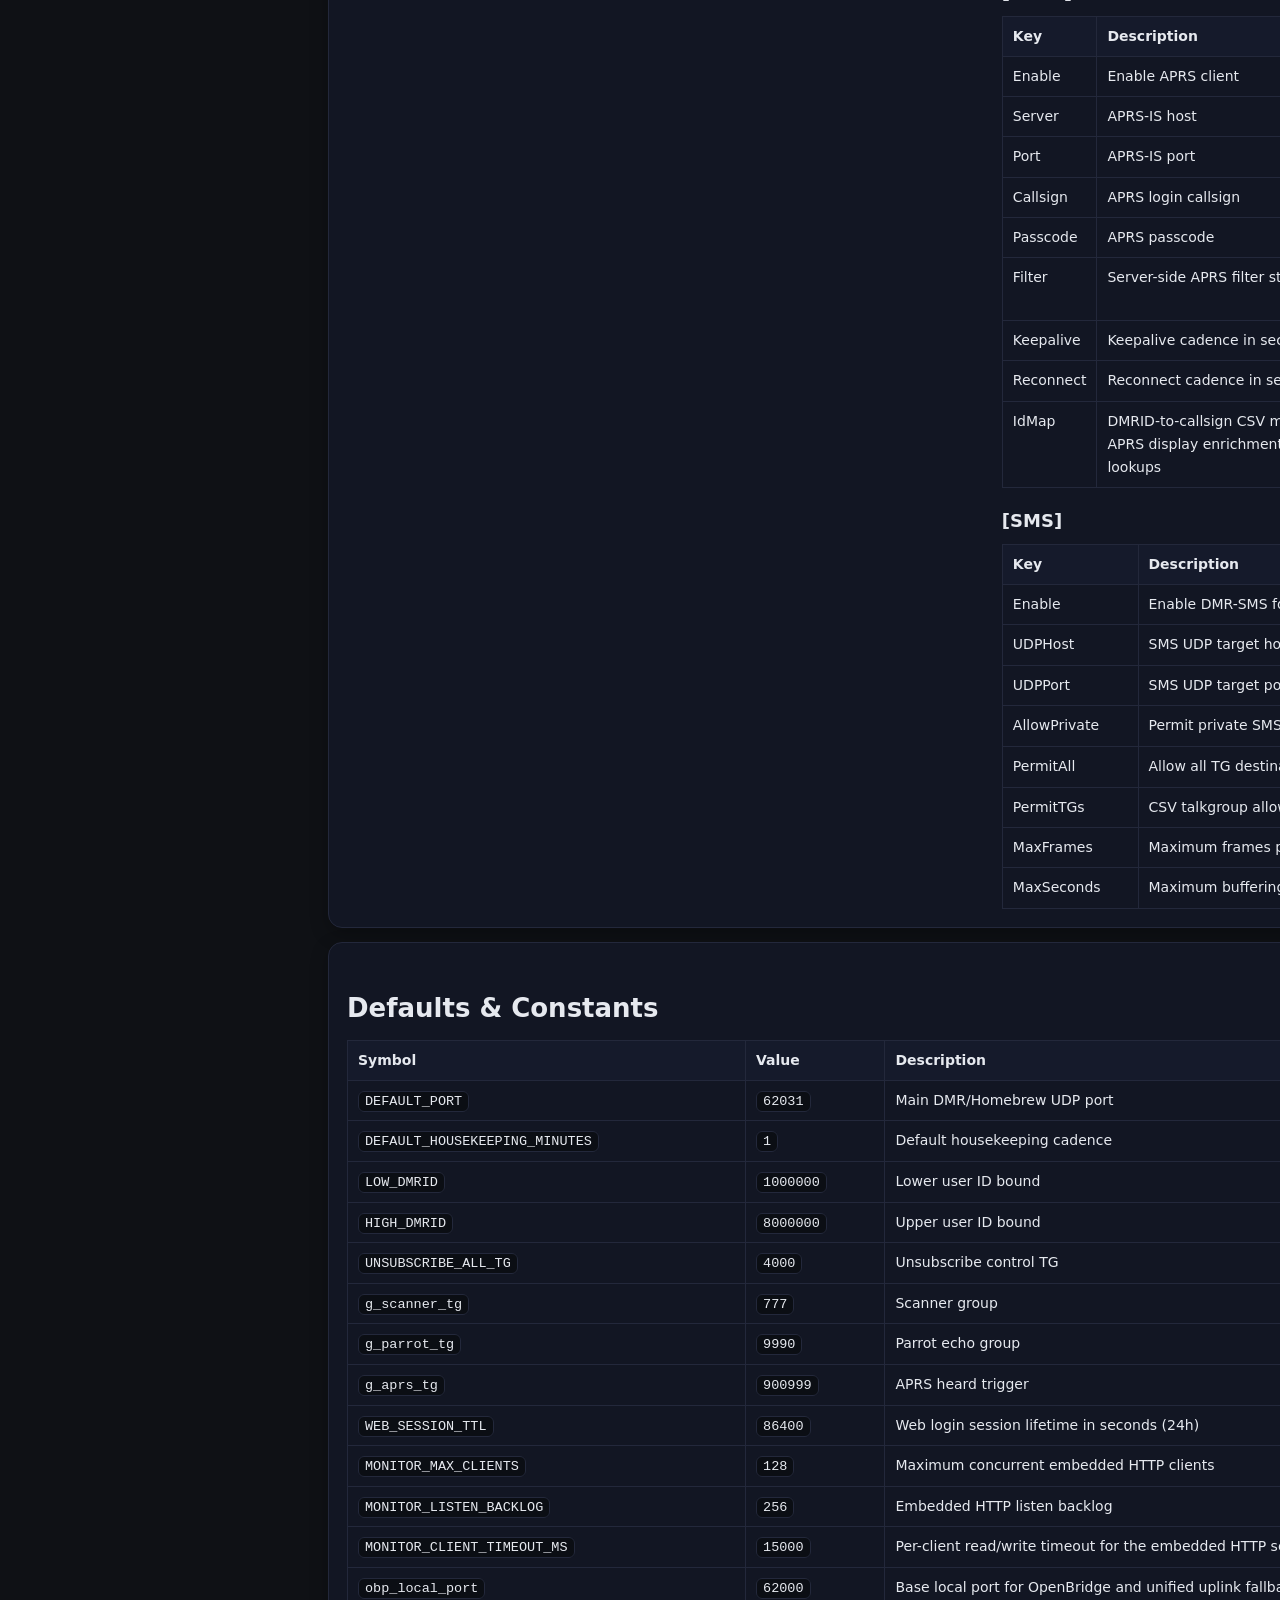
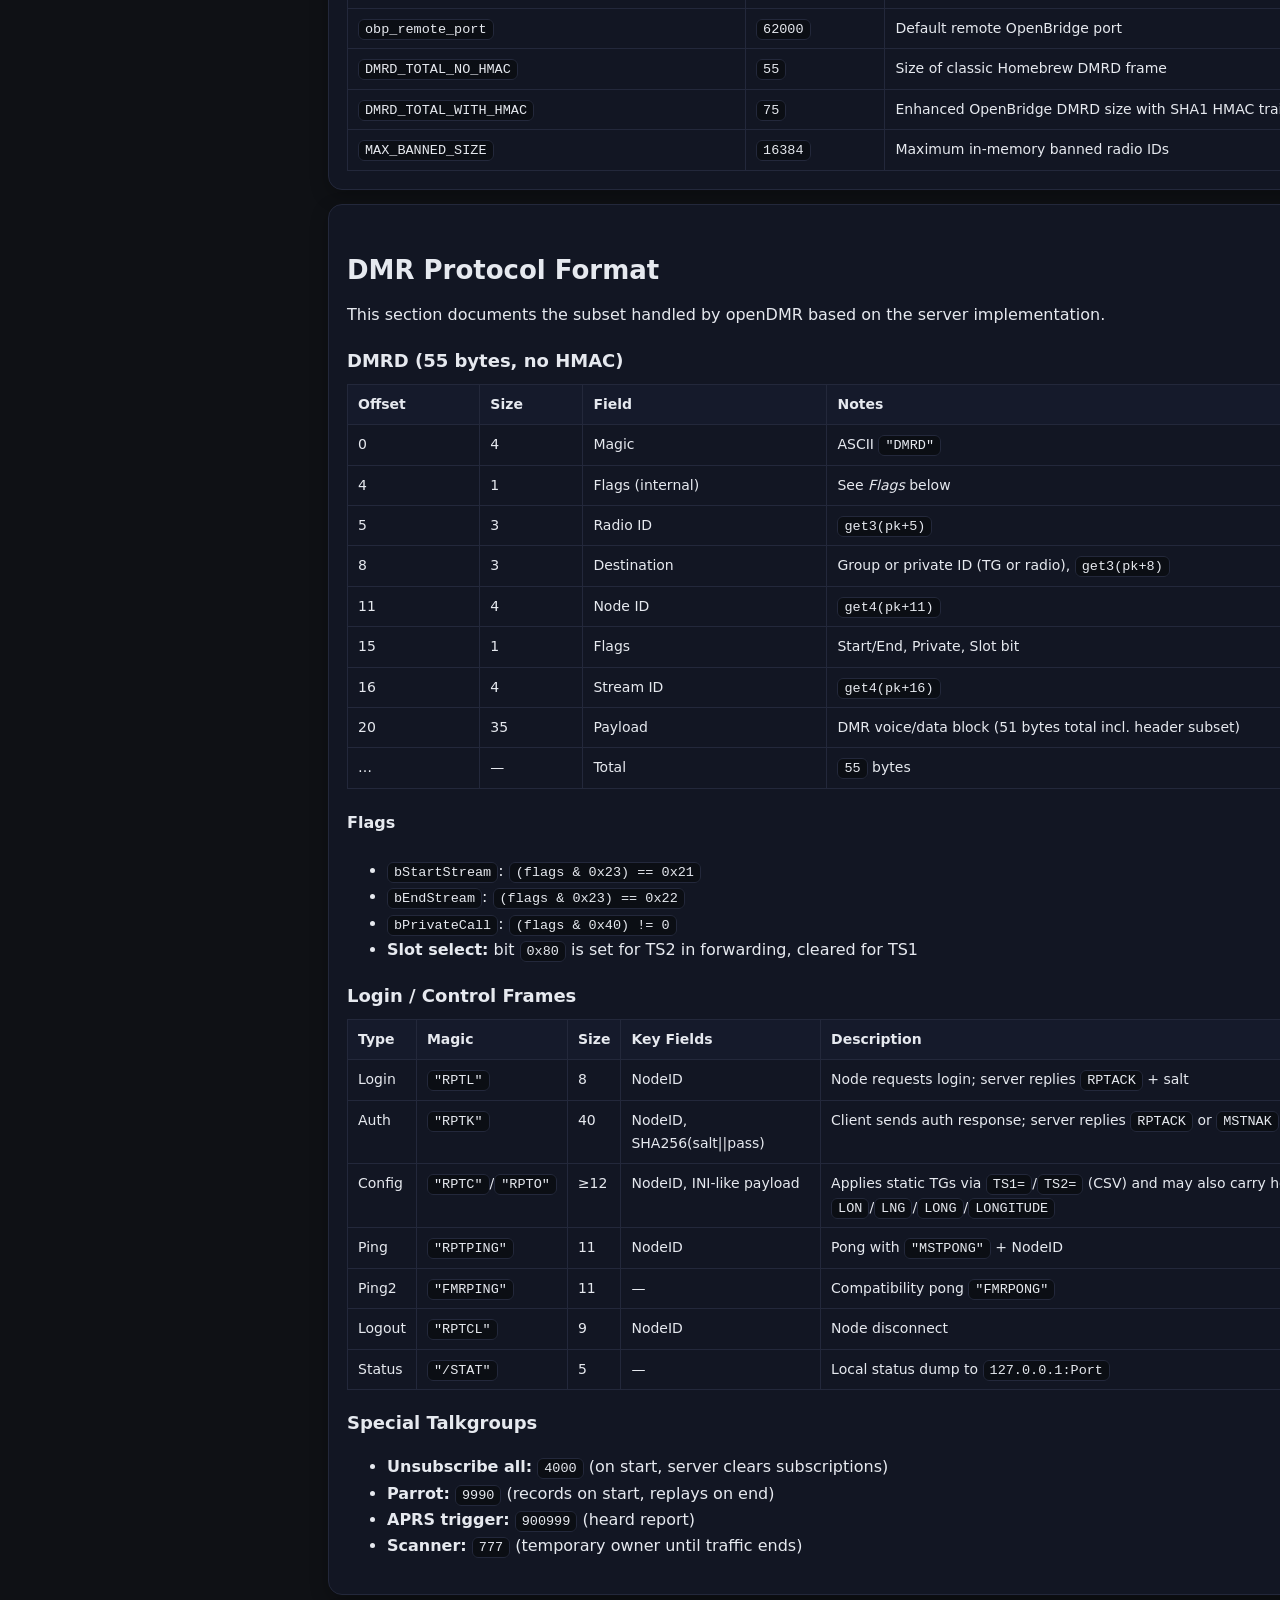
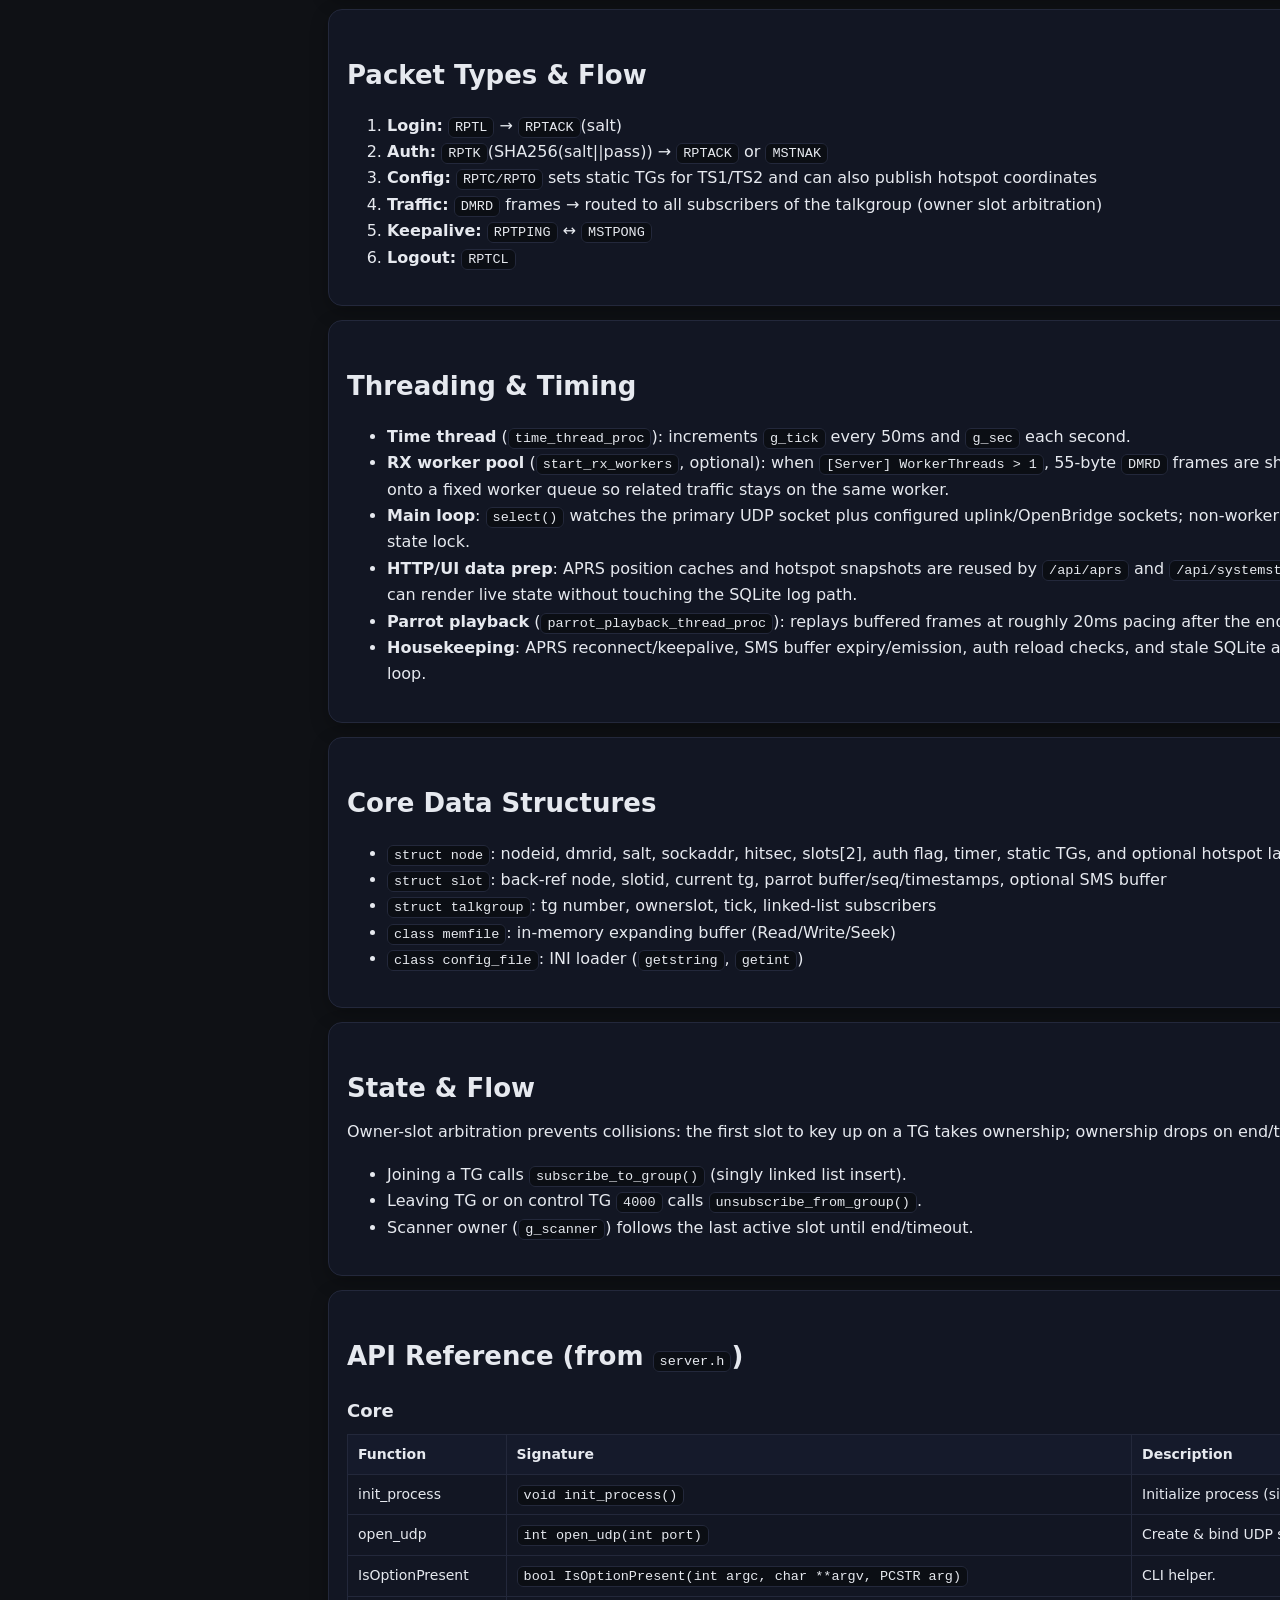
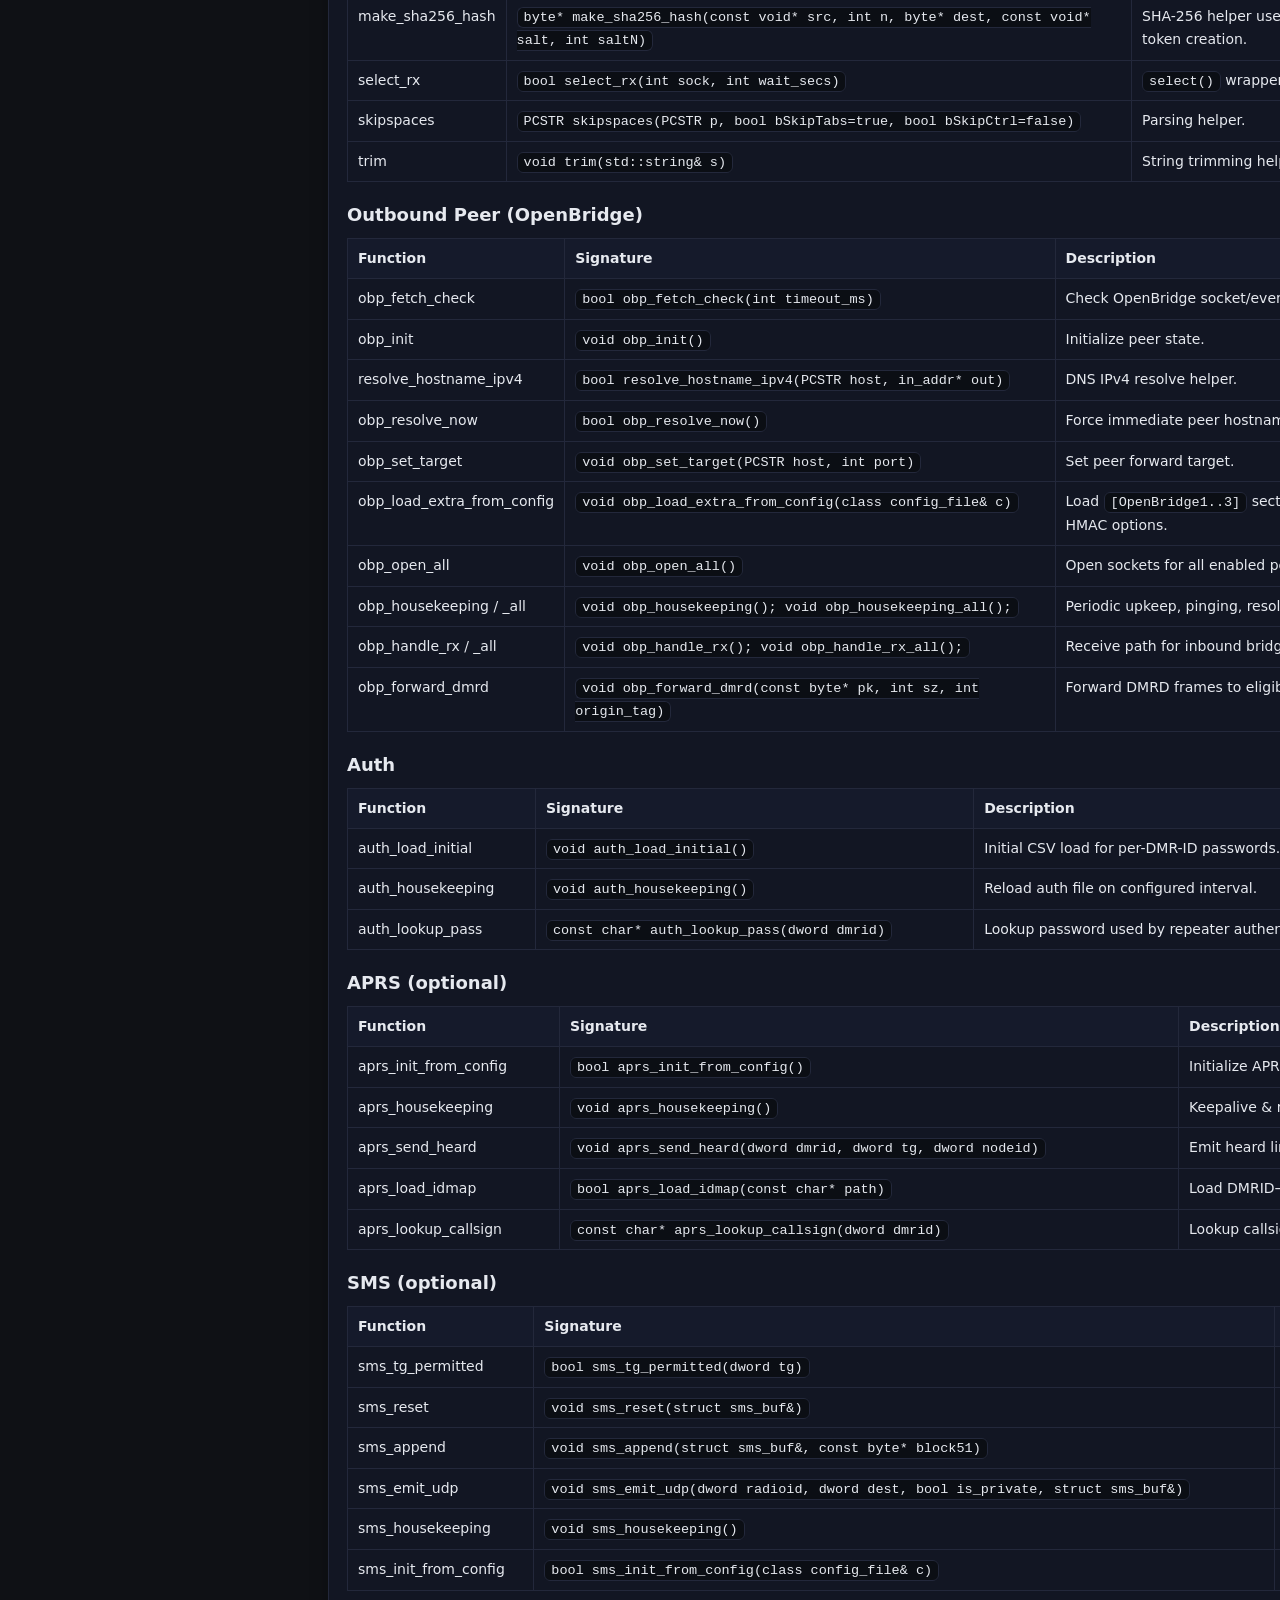
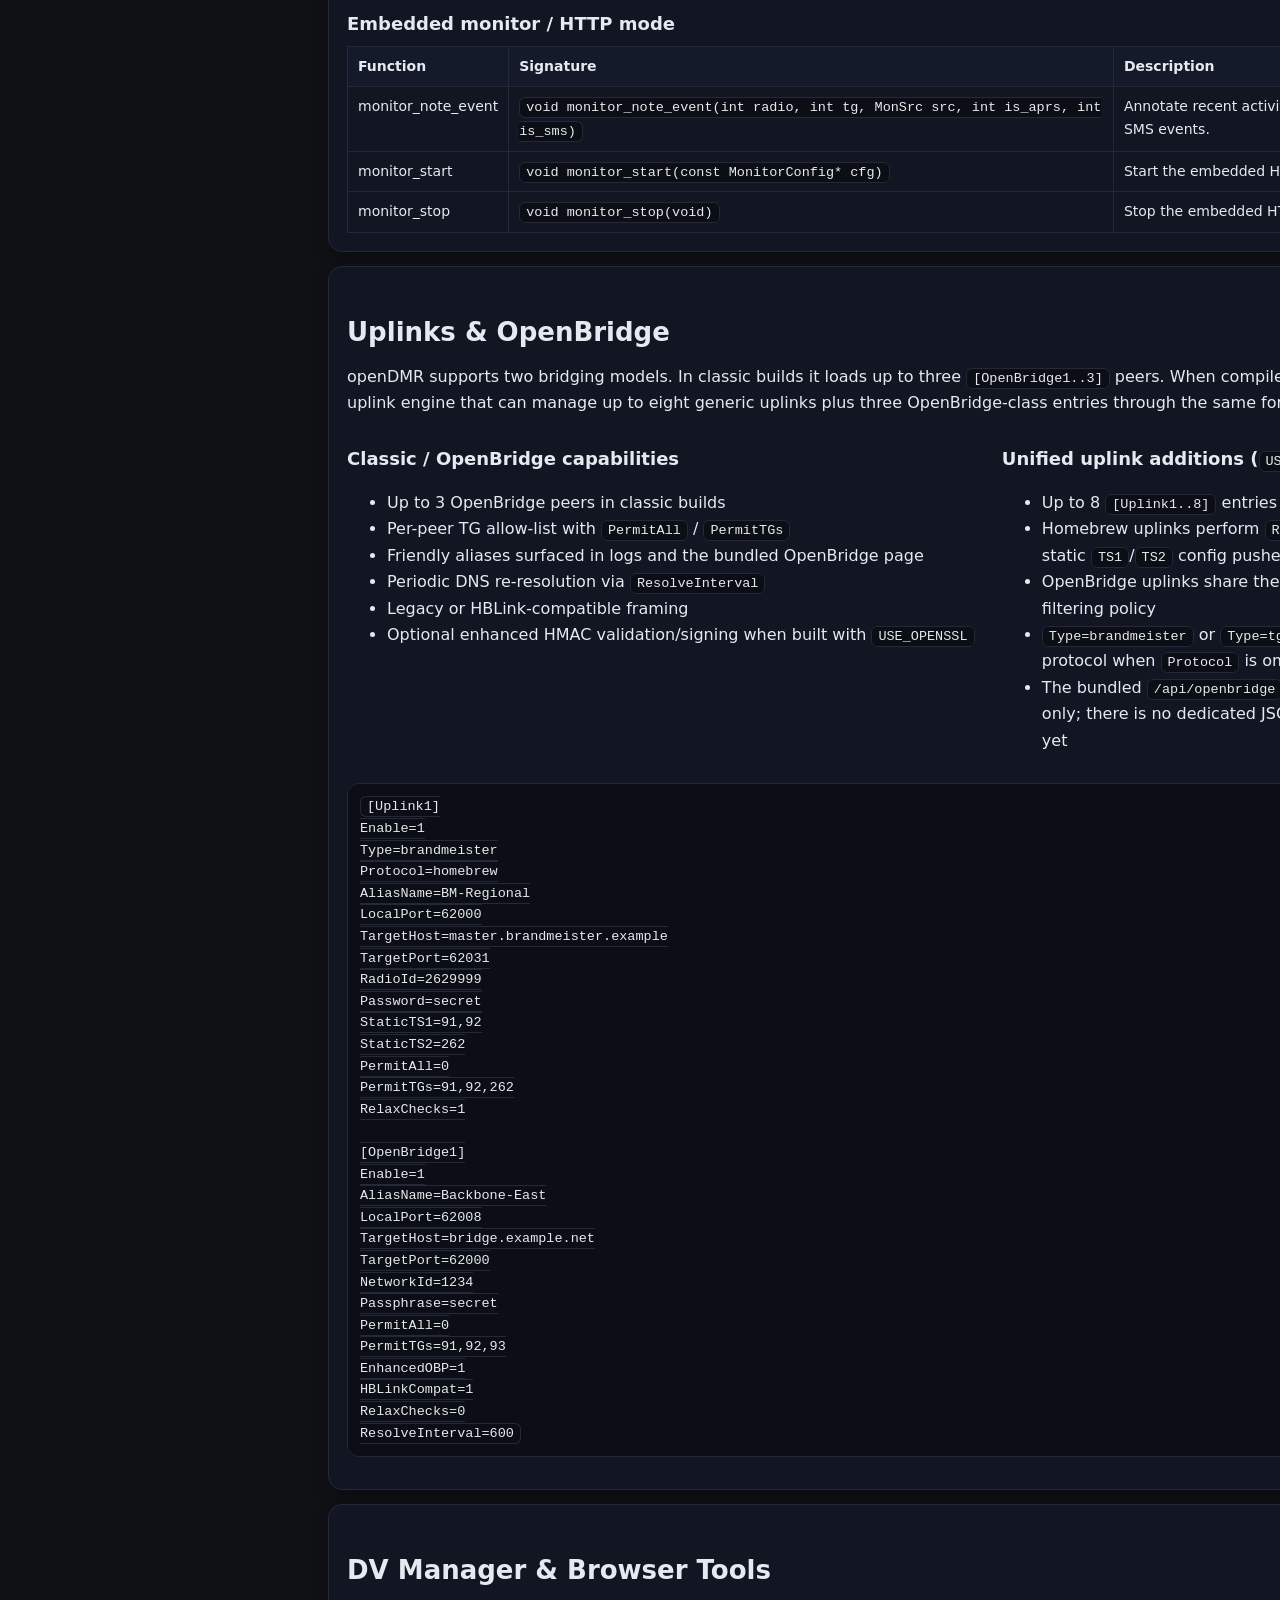
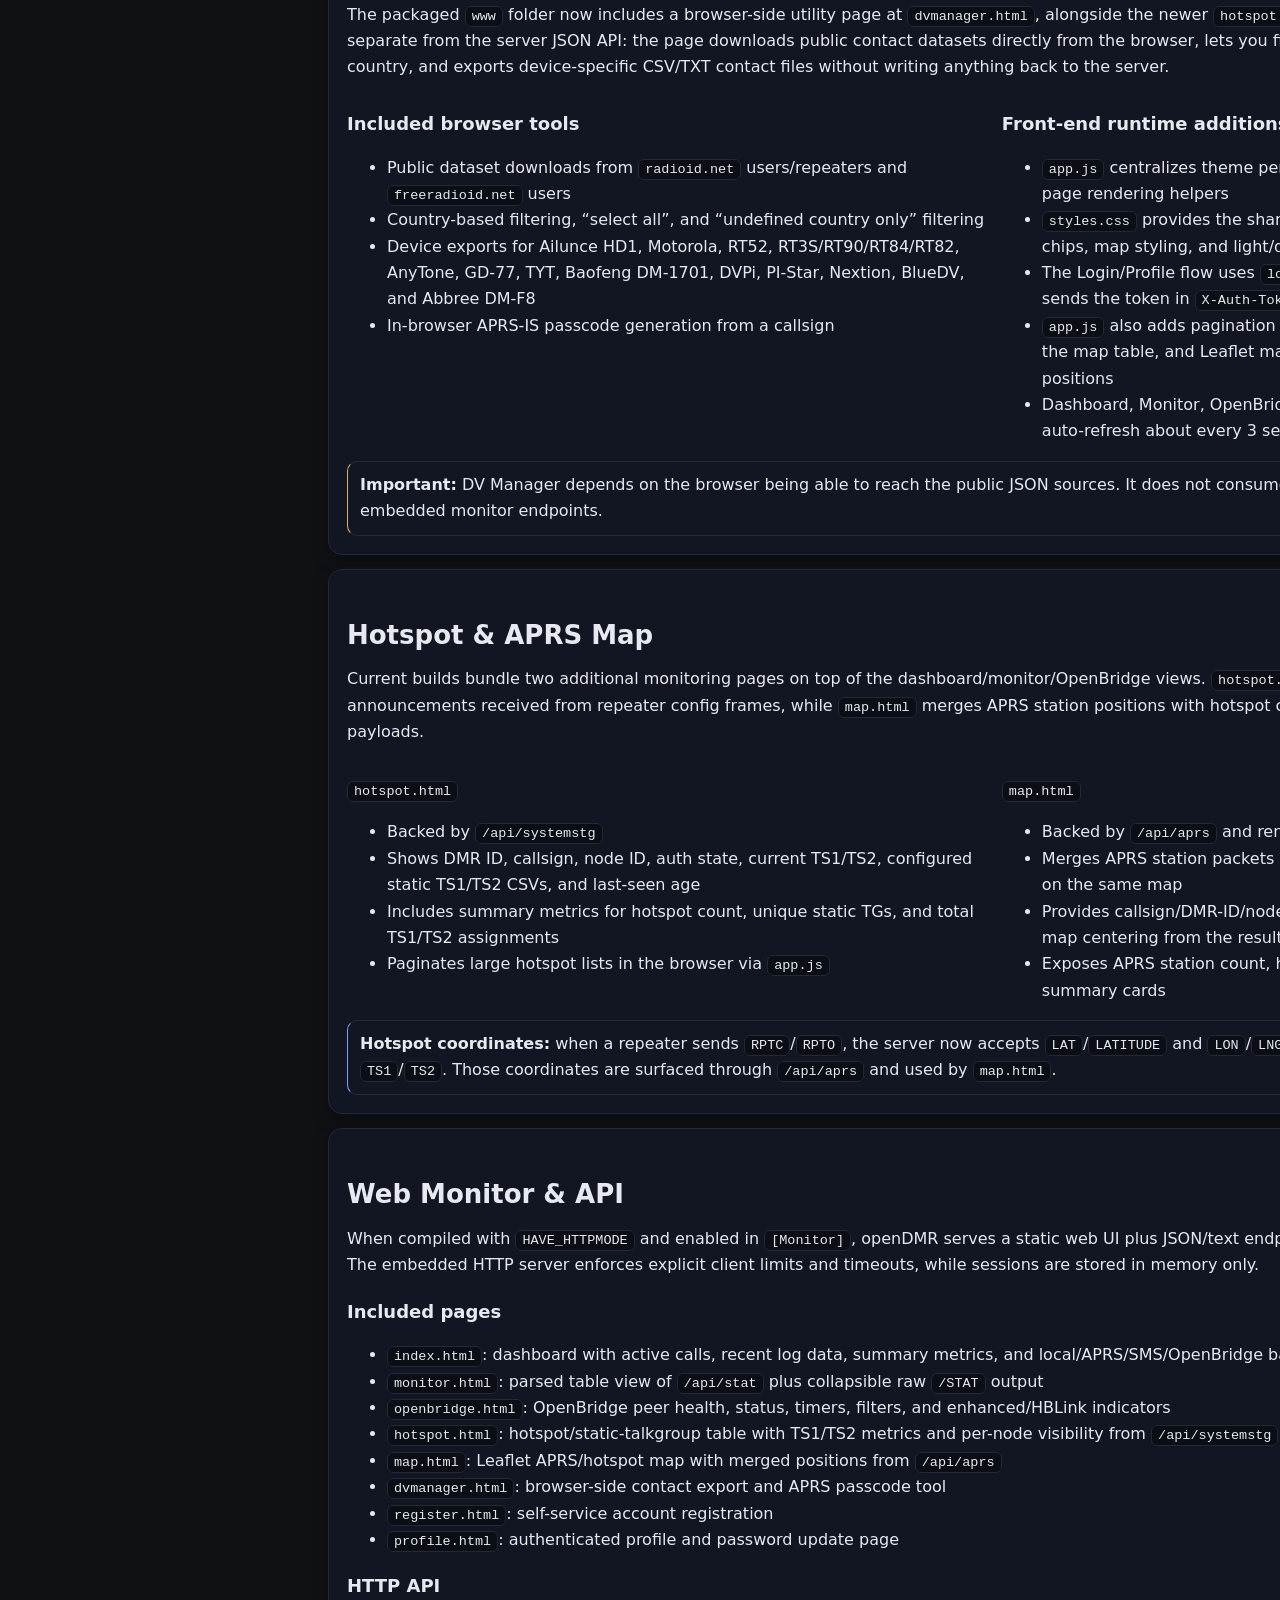
==== commit af406e4c: "Add files via upload" ====
--- a/readme.html
+++ b/readme.html
@@ -5,7 +5,7 @@
 <meta charset="utf-8"/>
 <meta content="width=device-width, initial-scale=1.0" name="viewport"/>
 <title>openDMR</title>
-<meta content="openDMR: a cross-platform C++ Digital Mobile Radio (DMR) network server with Homebrew node auth, static TS1/TS2 talkgroup routing, APRS, SMS, SQLite logging, embedded HTTP monitoring, and multi-peer OpenBridge or unified uplink support." name="description"/>
+<meta content="openDMR: a cross-platform C++ Digital Mobile Radio (DMR) network server with Homebrew node auth, static TS1/TS2 talkgroup routing, APRS and hotspot location feeds, SMS, SQLite logging, embedded HTTP monitoring, APRS/map and hotspot pages, and multi-peer OpenBridge or unified uplink support." name="description"/>
 <style>
     :root {
       --bg: #0f1115;
@@ -237,7 +237,9 @@
 <div class="group">
 <h4>Usage</h4>
 <a href="#openbridge">Uplinks &amp; OpenBridge</a>
-<a href="#dvmanager">DV Manager &amp; Browser Tools</a><a href="#webmon">Web Monitor &amp; API</a>
+<a href="#dvmanager">DV Manager &amp; Browser Tools</a>
+<a href="#aprsmap">Hotspot &amp; APRS Map</a>
+<a href="#webmon">Web Monitor &amp; API</a>
 <a href="#runtime">Runtime &amp; CLI</a>
 <a href="#logging">Logging</a>
 <a href="#faq">FAQ</a>
@@ -257,10 +259,10 @@
 <h2>Introduction</h2>
 <p class="lead">
 <strong>openDMR</strong> is a cross-platform C++ Digital Mobile Radio (DMR) master/server that authenticates Homebrew nodes,
-          routes group and private traffic, supports static TS1/TS2 subscriptions, and optionally adds APRS, DMR-SMS,
-          SQLite logging, an embedded HTTP UI, and multi-peer uplinks/OpenBridge bridging.
+          routes group and private traffic, supports static TS1/TS2 subscriptions, and optionally adds APRS, hotspot location capture,
+          DMR-SMS, SQLite logging, a multi-page embedded HTTP UI, and multi-peer uplinks/OpenBridge bridging.
         </p>
-<div class="callout ok"><strong>Highlights:</strong> UDP Homebrew networking, SHA-256 repeater auth, static talkgroup config via <code>RPTC</code>, Parrot echo TG, APRS/SMS modules, SQLite logging, embedded web dashboard/monitor, classic OpenBridge peers, and optional unified uplinks for Homebrew/OpenBridge backbones.</div>
+<div class="callout ok"><strong>Highlights:</strong> UDP Homebrew networking, SHA-256 repeater auth, static talkgroup config via <code>RPTC</code>, optional hotspot <code>LAT/LON</code> capture, APRS/SMS modules, SQLite logging, embedded dashboard/monitor plus Hotspot/Map pages, classic OpenBridge peers, and optional unified uplinks for Homebrew/OpenBridge backbones.</div>
 </section>
 <section class="card" id="features">
 <h2>Features</h2>
@@ -271,16 +273,16 @@
 <li>Talkgroup routing with owner-slot arbitration, scanner TG fan-out, and per-slot static TS1/TS2 subscriptions</li>
 <li>Private-call forwarding to the last seen destination slot plus Parrot echo playback on TG <code>9990</code></li>
 <li>SHA-256 challenge/response auth with CSV-backed per-node passwords and configurable unknown-ID policy</li>
-<li>Optional APRS heard reporting with DMR-ID to callsign lookup and reconnect/keepalive handling</li>
+<li>Optional APRS heard reporting plus APRS-IS position parsing, DMR-ID to callsign lookup, reconnect/keepalive handling, and merged APRS/hotspot map data</li>
 <li>Optional DMR-SMS buffering with TG allow-lists, private-call policy, frame/time limits, and UDP emission to external tools</li>
 <li>Optional parallel DMRD receive workers via <code>WorkerThreads</code> (1..32), with stream/node sharding to preserve packet affinity</li></ul>
 </div>
 <div class="col-6">
 <ul>
 <li>Optional SQLite3 activity database with recent log, active-call, and online status views</li>
-<li>Embedded HTTP monitor with static file serving plus JSON/text endpoints for config, auth, log, active calls, OpenBridge status, and raw <code>/STAT</code></li><li>Additional monitor JSON for static TS1/TS2 visibility via <code>/api/systemstg</code>, alongside richer log grouping modes for recent activity</li>
+<li>Embedded HTTP monitor with static file serving plus JSON/text endpoints for config, auth, log, active calls, APRS/map data, OpenBridge status, and raw <code>/STAT</code></li><li>Additional monitor JSON for static TS1/TS2 visibility via <code>/api/systemstg</code> and merged APRS/hotspot positions via <code>/api/aprs</code>, alongside richer log grouping modes for recent activity</li>
 <li>Self-service web registration, login, logout, and profile updates backed by <code>auth_users.csv</code> and the configured <code>DMRIds.dat</code> file</li>
-<li>Modern bundled web UI: Dashboard, Monitor, OpenBridge, DV Manager, Register, and Profile</li>
+<li>Modern bundled web UI: Dashboard, Monitor, OpenBridge, Hotspot, Map, DV Manager, Register, and Profile</li>
 <li>Classic multi-peer OpenBridge mode with up to 3 peers, TG filters, DNS refresh, HBLink framing, optional enhanced HMAC, and relaxed checks</li>
 <li>When built with <code>USE_UPLINK</code>: up to 8 generic uplinks plus 3 OpenBridge-class uplinks, including Homebrew login/auth/ping handling and upstream static TS1/TS2 configuration</li>
 <li>Radio blacklist support, DMR-ID profile lookups, bundled INI parsing, and Linux/Windows portability</li>
@@ -303,7 +305,7 @@
 </section>
 <section class="card" id="diagram">
 <h2>Architecture</h2>
-<p>The core is an event-driven UDP loop with light worker threads for timing and parrot playback; APRS, SMS, OpenBridge, and the embedded HTTP monitor are optional sub-systems layered around the same server state.</p>
+<p>The core is an event-driven UDP loop with light worker threads for timing and parrot playback; APRS, hotspot location snapshots, SMS, OpenBridge, and the embedded HTTP monitor are optional sub-systems layered around the same server state. Current builds also maintain an APRS position cache and expose merged hotspot/APRS snapshots to the bundled map UI.</p>
 <div id="svgwrap" style="background:var(--panel-2); border:1px solid var(--border); border-radius:12px; padding:10px;">
 <svg height="280" id="diagramSVG" viewbox="0 0 900 280" width="100%"></svg>
 </div>
@@ -316,6 +318,7 @@
 <li>POSIX sockets (Linux) or WinSock (Windows)</li>
 <li>(Optional) SQLite3 for <code>/api/log</code>, <code>/api/active</code>, and persistent activity state</li>
 <li>(Optional) OpenSSL for enhanced OpenBridge HMAC helpers</li>
+<li>(Browser runtime) the bundled map page loads Leaflet/OpenStreetMap tiles from public CDNs/services</li>
 </ul>
 <h3>Compile</h3>
 <pre><code>g++ -O2 -std=c++17 server.cpp -o dmr -lpthread</code></pre>
@@ -334,9 +337,12 @@
 <tr><td><code>dmr.conf</code></td><td>Primary runtime configuration file</td></tr>
 <tr><td><code>auth_users.csv</code></td><td>DMR-ID to password database for node auth and web login when <code>[Auth] Enable=1</code></td></tr>
 <tr><td><code>DMRIds.dat</code></td><td>Default profile directory used by registration, login/profile lookups, and callsign/name enrichment; path is configurable via <code>[File] DMRIds</code></td></tr>
+<tr><td><code>aprs_map.csv</code></td><td>Optional DMR-ID to callsign mapping file used by APRS enrichment when configured through <code>[APRS] IdMap</code></td></tr>
 <tr><td><code>talkgroup.dat</code></td><td>Preloaded talkgroups; the server exits at startup if this file is missing</td></tr>
 <tr><td><code>banned.dat</code></td><td>Blocked radio IDs loaded at runtime; the server exits at startup if this file is missing</td></tr>
 <tr><td><code>www/index.html</code>, <code>monitor.html</code>, <code>openbridge.html</code></td><td>Main dashboard, raw <code>/STAT</code> monitor, and OpenBridge status pages</td></tr>
+<tr><td><code>www/hotspot.html</code></td><td>Live hotspot/static-talkgroup page driven by <code>/api/systemstg</code> with per-hotspot TS1/TS2 visibility</td></tr>
+<tr><td><code>www/map.html</code></td><td>Leaflet-based APRS/hotspot map page driven by <code>/api/aprs</code>, with search, pagination, and merged APRS/hotspot markers</td></tr>
 <tr><td><code>www/dvmanager.html</code> + <code>dvmanager.js</code></td><td>Browser-only DMR contact exporter and APRS passcode tool using public datasets</td></tr>
 <tr><td><code>www/register.html</code> + <code>profile.html</code></td><td>Self-service account registration and authenticated profile editing pages</td></tr>
 <tr><td><code>www/app.js</code> + <code>styles.css</code></td><td>Shared front-end runtime: theme toggle, auth token persistence, polling, rendering helpers, and unified styling</td></tr>
@@ -379,7 +385,7 @@
 <table>
 <tr><th>Key</th><th>Description</th><th>Default</th></tr>
 <tr><td>Auth</td><td>CSV auth database path</td><td><code>auth_users.csv</code></td></tr>
-<tr><td>DMRIds</td><td>DMR-ID profile database used by web registration/profile and monitor enrichment</td><td><code>DMRIds.dat</code></td></tr>
+<tr><td>DMRIds</td><td>DMR-ID profile database used by web registration/profile and monitor enrichment</td><td><code>DMRIds.dat</code> (the bundled sample config points to <code>www/DMRIds.dat</code>)</td></tr>
 <tr><td>Log</td><td>SQLite log database path</td><td><code>log.sqlite</code></td></tr>
 <tr><td>Talkgroup</td><td>Talkgroup preload file</td><td><code>talkgroup.dat</code></td></tr>
 <tr><td>Banned</td><td>Blocked radio ID list</td><td><code>banned.dat</code></td></tr>
@@ -457,7 +463,7 @@
 <tr><td>Filter</td><td>Server-side APRS filter string</td><td>Falls back to <code>m/0</code> on connect when empty</td></tr>
 <tr><td>Keepalive</td><td>Keepalive cadence in seconds</td><td>Config-driven</td></tr>
 <tr><td>Reconnect</td><td>Reconnect cadence in seconds</td><td>Config-driven</td></tr>
-<tr><td>IdMap</td><td>DMRID-to-callsign CSV map</td><td>Optional</td></tr>
+<tr><td>IdMap</td><td>DMRID-to-callsign CSV map used for APRS display enrichment and name lookups</td><td>Optional; the bundled example uses <code>aprs_map.csv</code></td></tr>
 </table>
 <h3>[SMS]</h3>
 <table>
@@ -525,7 +531,7 @@
 <tr><th>Type</th><th>Magic</th><th>Size</th><th>Key Fields</th><th>Description</th></tr>
 <tr><td>Login</td><td><code>"RPTL"</code></td><td>8</td><td>NodeID</td><td>Node requests login; server replies <code>RPTACK</code> + salt</td></tr>
 <tr><td>Auth</td><td><code>"RPTK"</code></td><td>40</td><td>NodeID, SHA256(salt||pass)</td><td>Client sends auth response; server replies <code>RPTACK</code> or <code>MSTNAK</code></td></tr>
-<tr><td>Config</td><td><code>"RPTC"</code>/<code>"RPTO"</code></td><td>≥12</td><td>NodeID, INI-like payload</td><td>Applies static TGs: <code>TS1=</code>, <code>TS2=</code> (CSV)</td></tr>
+<tr><td>Config</td><td><code>"RPTC"</code>/<code>"RPTO"</code></td><td>≥12</td><td>NodeID, INI-like payload</td><td>Applies static TGs via <code>TS1=</code>/<code>TS2=</code> (CSV) and may also carry hotspot coordinates via <code>LAT</code>/<code>LATITUDE</code> plus <code>LON</code>/<code>LNG</code>/<code>LONG</code>/<code>LONGITUDE</code></td></tr>
 <tr><td>Ping</td><td><code>"RPTPING"</code></td><td>11</td><td>NodeID</td><td>Pong with <code>"MSTPONG"</code> + NodeID</td></tr>
 <tr><td>Ping2</td><td><code>"FMRPING"</code></td><td>11</td><td>—</td><td>Compatibility pong <code>"FMRPONG"</code></td></tr>
 <tr><td>Logout</td><td><code>"RPTCL"</code></td><td>9</td><td>NodeID</td><td>Node disconnect</td></tr>
@@ -544,7 +550,7 @@
 <ol>
 <li><strong>Login:</strong> <code>RPTL</code> → <code>RPTACK</code>(salt)</li>
 <li><strong>Auth:</strong> <code>RPTK</code>(SHA256(salt||pass)) → <code>RPTACK</code> or <code>MSTNAK</code></li>
-<li><strong>Config:</strong> <code>RPTC/RPTO</code> sets static TGs for TS1/TS2</li>
+<li><strong>Config:</strong> <code>RPTC/RPTO</code> sets static TGs for TS1/TS2 and can also publish hotspot coordinates</li>
 <li><strong>Traffic:</strong> <code>DMRD</code> frames → routed to all subscribers of the talkgroup (owner slot arbitration)</li>
 <li><strong>Keepalive:</strong> <code>RPTPING</code> ↔ <code>MSTPONG</code></li>
 <li><strong>Logout:</strong> <code>RPTCL</code></li>
@@ -556,6 +562,7 @@
 <li><strong>Time thread</strong> (<code>time_thread_proc</code>): increments <code>g_tick</code> every 50ms and <code>g_sec</code> each second.</li>
 <li><strong>RX worker pool</strong> (<code>start_rx_workers</code>, optional): when <code>[Server] WorkerThreads &gt; 1</code>, 55-byte <code>DMRD</code> frames are sharded by stream ID (or node ID fallback) onto a fixed worker queue so related traffic stays on the same worker.</li>
 <li><strong>Main loop</strong>: <code>select()</code> watches the primary UDP socket plus configured uplink/OpenBridge sockets; non-worker traffic is processed inline under the shared state lock.</li>
+<li><strong>HTTP/UI data prep</strong>: APRS position caches and hotspot snapshots are reused by <code>/api/aprs</code> and <code>/api/systemstg</code> so the bundled map and hotspot pages can render live state without touching the SQLite log path.</li>
 <li><strong>Parrot playback</strong> (<code>parrot_playback_thread_proc</code>): replays buffered frames at roughly 20ms pacing after the end of a Parrot stream.</li>
 <li><strong>Housekeeping</strong>: APRS reconnect/keepalive, SMS buffer expiry/emission, auth reload checks, and stale SQLite active-row cleanup run in the main runtime loop.</li>
 </ul>
@@ -563,7 +570,7 @@
 <section class="card" id="datastructs">
 <h2>Core Data Structures</h2>
 <ul>
-<li><code>struct node</code>: nodeid, dmrid, salt, sockaddr, hitsec, slots[2], auth flag, timer, static TGs</li>
+<li><code>struct node</code>: nodeid, dmrid, salt, sockaddr, hitsec, slots[2], auth flag, timer, static TGs, and optional hotspot latitude/longitude</li>
 <li><code>struct slot</code>: back-ref node, slotid, current tg, parrot buffer/seq/timestamps, optional SMS buffer</li>
 <li><code>struct talkgroup</code>: tg number, ownerslot, tick, linked-list subscribers</li>
 <li><code>class memfile</code>: in-memory expanding buffer (Read/Write/Seek)</li>
@@ -699,7 +706,7 @@
 </section>
 <section class="card" id="dvmanager">
 <h2>DV Manager &amp; Browser Tools</h2>
-<p>The packaged <code>www</code> folder now includes a browser-side utility page at <code>dvmanager.html</code>. It is separate from the server JSON API: the page downloads public contact datasets directly from the browser, lets you filter records by country or undefined country, and exports device-specific CSV/TXT contact files without writing anything back to the server.</p>
+<p>The packaged <code>www</code> folder now includes a browser-side utility page at <code>dvmanager.html</code>, alongside the newer <code>hotspot.html</code> and <code>map.html</code> monitoring pages. It is separate from the server JSON API: the page downloads public contact datasets directly from the browser, lets you filter records by country or undefined country, and exports device-specific CSV/TXT contact files without writing anything back to the server.</p>
 <div class="grid">
 <div class="col-6">
 <h3>Included browser tools</h3>
@@ -714,13 +721,39 @@
 <h3>Front-end runtime additions</h3>
 <ul>
 <li><code>app.js</code> centralizes theme persistence, auth token storage, polling, and page rendering helpers</li>
-<li><code>styles.css</code> provides the shared modern dashboard layout, cards, tables, chips, and light/dark themes</li>
+<li><code>styles.css</code> provides the shared modern dashboard layout, cards, tables, chips, map styling, and light/dark themes</li>
 <li>The Login/Profile flow uses <code>localStorage</code> for browser persistence and sends the token in <code>X-Auth-Token</code> unless a header is already supplied</li>
-<li>Dashboard, Monitor, OpenBridge, Register, and Profile all auto-refresh about every 3 seconds</li>
+<li><code>app.js</code> also adds pagination for hotspot/APRS tables, callsign search for the map table, and Leaflet marker rendering for merged APRS/hotspot positions</li>
+<li>Dashboard, Monitor, OpenBridge, Hotspot, Map, Register, and Profile all auto-refresh about every 3 seconds</li>
 </ul>
 </div>
 </div>
 <div class="callout warn"><strong>Important:</strong> DV Manager depends on the browser being able to reach the public JSON sources. It does not consume <code>/api/log</code>, <code>/api/active</code>, or other embedded monitor endpoints.</div>
+</section>
+<section class="card" id="aprsmap">
+<h2>Hotspot &amp; APRS Map</h2>
+<p>Current builds bundle two additional monitoring pages on top of the dashboard/monitor/OpenBridge views. <code>hotspot.html</code> focuses on static talkgroup announcements received from repeater config frames, while <code>map.html</code> merges APRS station positions with hotspot coordinates learned from <code>RPTC</code>/<code>RPTO</code> payloads.</p>
+<div class="grid">
+<div class="col-6">
+<h3><code>hotspot.html</code></h3>
+<ul>
+<li>Backed by <code>/api/systemstg</code></li>
+<li>Shows DMR ID, callsign, node ID, auth state, current TS1/TS2, configured static TS1/TS2 CSVs, and last-seen age</li>
+<li>Includes summary metrics for hotspot count, unique static TGs, and total TS1/TS2 assignments</li>
+<li>Paginates large hotspot lists in the browser via <code>app.js</code></li>
+</ul>
+</div>
+<div class="col-6">
+<h3><code>map.html</code></h3>
+<ul>
+<li>Backed by <code>/api/aprs</code> and rendered with Leaflet plus OpenStreetMap tiles</li>
+<li>Merges APRS station packets with hotspot coordinates so both can appear on the same map</li>
+<li>Provides callsign/DMR-ID/node search, page navigation, popup details, and map centering from the results table</li>
+<li>Exposes APRS station count, hotspot count, total markers, and latest-seen summary cards</li>
+</ul>
+</div>
+</div>
+<div class="callout"><strong>Hotspot coordinates:</strong> when a repeater sends <code>RPTC</code>/<code>RPTO</code>, the server now accepts <code>LAT</code>/<code>LATITUDE</code> and <code>LON</code>/<code>LNG</code>/<code>LONG</code>/<code>LONGITUDE</code> fields in addition to <code>TS1</code>/<code>TS2</code>. Those coordinates are surfaced through <code>/api/aprs</code> and used by <code>map.html</code>.</div>
 </section>
 <section class="card" id="webmon">
 <h2>Web Monitor &amp; API</h2>
@@ -730,6 +763,8 @@
 <li><code>index.html</code>: dashboard with active calls, recent log data, summary metrics, and local/APRS/SMS/OpenBridge badges</li>
 <li><code>monitor.html</code>: parsed table view of <code>/api/stat</code> plus collapsible raw <code>/STAT</code> output</li>
 <li><code>openbridge.html</code>: OpenBridge peer health, status, timers, filters, and enhanced/HBLink indicators</li>
+<li><code>hotspot.html</code>: hotspot/static-talkgroup table with TS1/TS2 metrics and per-node visibility from <code>/api/systemstg</code></li>
+<li><code>map.html</code>: Leaflet APRS/hotspot map with merged positions from <code>/api/aprs</code></li>
 <li><code>dvmanager.html</code>: browser-side contact export and APRS passcode tool</li>
 <li><code>register.html</code>: self-service account registration</li>
 <li><code>profile.html</code>: authenticated profile and password update page</li>
@@ -742,7 +777,7 @@
 <tr><td><code>/api/logout</code></td><td>POST</td><td>Invalidates the current session token</td></tr>
 <tr><td><code>/api/profile</code></td><td>GET / POST</td><td>GET returns the current profile for the authenticated token; POST updates <code>name</code> and/or password using <code>currentPassword</code> and <code>newPassword</code></td></tr>
 <tr><td><code>/api/register</code></td><td>POST</td><td>Creates a new auth + DMRIds entry from <code>dmrid</code>, <code>callsign</code>, <code>name</code>, and <code>password</code> when auth is enabled</td></tr>
-<tr><td><code>/api/active</code></td><td>GET</td><td>Current active transmissions derived from SQLite state, limited by <code>[SQLite] ActiveListLimit</code>; rows include callsign/TG metadata plus <code>src</code>, APRS, and SMS markers</td></tr><tr><td><code>/api/systemstg</code></td><td>GET</td><td>Lists authenticated nodes that currently have static TS1/TS2 subscriptions, including node ID, DMR-ID, callsign/name, last-seen age, current slot TGs, and configured static CSVs</td></tr>
+<tr><td><code>/api/active</code></td><td>GET</td><td>Current active transmissions derived from SQLite state, limited by <code>[SQLite] ActiveListLimit</code>; rows include callsign/TG metadata plus <code>src</code>, APRS, and SMS markers</td></tr><tr><td><code>/api/aprs</code></td><td>GET</td><td>Returns a merged list of APRS stations and hotspot markers. APRS entries include callsign/display, symbol/comment, latitude/longitude, last-seen age, and DMR ID; hotspot entries include DMR ID, node ID, IP, auth state, current TS1/TS2, and configured static TG CSVs when coordinates are available</td></tr><tr><td><code>/api/systemstg</code></td><td>GET</td><td>Lists nodes/hotspots that currently have static TS1/TS2 subscriptions, including node ID, DMR-ID, callsign/name, auth state, last-seen age, current slot TGs, and configured static CSVs</td></tr>
 <tr><td><code>/api/log?limit=20</code></td><td>GET</td><td>Recent activity from the log database; <code>limit</code> accepts <code>1..500</code> and <code>mode=tg</code> (default), <code>mode=user</code>, or <code>mode=raw</code> control grouping. Responses include callsign, TG name/country, <code>src</code>, APRS/SMS flags, and online state</td></tr>
 <tr><td><code>/api/openbridge</code></td><td>GET</td><td>OpenBridge-class peer health, alias, remote target, resolved IP, timing data, filtering, and status; in <code>USE_UPLINK</code> builds this includes only peers whose protocol is <code>openbridge</code></td></tr>
 <tr><td><code>/api/stat</code></td><td>GET</td><td>Proxies the local <code>/STAT</code> UDP output for browser display</td></tr>
@@ -769,10 +804,12 @@
 http://127.0.0.1:8080/
 http://127.0.0.1:8080/monitor.html
 http://127.0.0.1:8080/openbridge.html
+http://127.0.0.1:8080/hotspot.html
+http://127.0.0.1:8080/map.html
 http://127.0.0.1:8080/dvmanager.html
 http://127.0.0.1:8080/register.html
 http://127.0.0.1:8080/profile.html</code></pre>
-<p>On startup the server loads <code>talkgroup.dat</code> and <code>banned.dat</code>, normalizes the SQLite schema when logging is enabled (including <code>SRC</code>/<code>SEQ</code> migration, index creation, and resetting stale <code>ACTIVE</code>/<code>CONNECT</code> flags), then opens the main UDP socket plus any configured uplink/OpenBridge sockets. When <code>WorkerThreads</code> is greater than <code>1</code>, the receive worker pool is started before entering the main event loop. The bundled front-end polls the main JSON endpoints roughly every 3 seconds and persists theme/login state in <code>localStorage</code>.</p>
+<p>On startup the server loads <code>talkgroup.dat</code> and <code>banned.dat</code>, normalizes the SQLite schema when logging is enabled (including <code>SRC</code>/<code>SEQ</code> migration, index creation, and resetting stale <code>ACTIVE</code>/<code>CONNECT</code> flags), then opens the main UDP socket plus any configured uplink/OpenBridge sockets. When <code>WorkerThreads</code> is greater than <code>1</code>, the receive worker pool is started before entering the main event loop. The bundled front-end polls the main JSON endpoints roughly every 3 seconds, persists theme/login state in <code>localStorage</code>, and now also drives hotspot/APRS pagination plus live map rendering through <code>/api/systemstg</code> and <code>/api/aprs</code>.</p>
 </section>
 <section class="card" id="logging">
 <h2>Logging</h2>
@@ -790,7 +827,7 @@
 </details>
 <details>
 <summary>What does the embedded web server need?</summary>
-<p>Build with <code>HAVE_HTTPMODE</code>, set <code>[Monitor] Enable=1</code>, and make sure the configured <code>Root</code> directory contains the bundled <code>index.html</code>, <code>monitor.html</code>, <code>openbridge.html</code>, <code>dvmanager.html</code>, <code>app.js</code>, and <code>styles.css</code> assets.</p>
+<p>Build with <code>HAVE_HTTPMODE</code>, set <code>[Monitor] Enable=1</code>, and make sure the configured <code>Root</code> directory contains the bundled <code>index.html</code>, <code>monitor.html</code>, <code>openbridge.html</code>, <code>hotspot.html</code>, <code>map.html</code>, <code>dvmanager.html</code>, <code>app.js</code>, and <code>styles.css</code> assets. The map page additionally expects browser access to Leaflet/OpenStreetMap tile resources.</p>
 </details>
 <details>
 <summary>How does registration/profile storage work?</summary>
@@ -804,7 +841,15 @@
 <summary>How does Parrot work?</summary>
 <p>On start: create a <code>memfile</code> buffer; on end: spawn a playback thread to echo frames back at roughly 20 ms cadence after a short delay.</p>
 </details>
-<details><summary>Does DV Manager need the server database?</summary><p>No. <code>dvmanager.html</code> downloads public JSON datasets directly in the browser and exports files locally. It is packaged with openDMR for convenience, but it is not backed by the embedded SQLite log or the monitor JSON API.</p></details></section>
+<details><summary>Does DV Manager need the server database?</summary><p>No. <code>dvmanager.html</code> downloads public JSON datasets directly in the browser and exports files locally. It is packaged with openDMR for convenience, but it is not backed by the embedded SQLite log or the monitor JSON API.</p></details>
+<details>
+<summary>How do the Hotspot and Map pages get their data?</summary>
+<p><code>hotspot.html</code> uses <code>/api/systemstg</code> for live static TS1/TS2 data per node, while <code>map.html</code> uses <code>/api/aprs</code> to merge APRS station positions with hotspot coordinates captured from repeater config frames.</p>
+</details>
+<details>
+<summary>How can a hotspot publish its position?</summary>
+<p>Include coordinates in the repeater config payload using <code>LAT</code> or <code>LATITUDE</code> plus one of <code>LON</code>, <code>LNG</code>, <code>LONG</code>, or <code>LONGITUDE</code>. The server stores those values on the node, surfaces them through <code>/api/aprs</code>, and shows them on <code>map.html</code> when they are valid.</p>
+</details></section>
 <section class="card" id="contrib">
 <h2>Contributing</h2>
 <ol>
